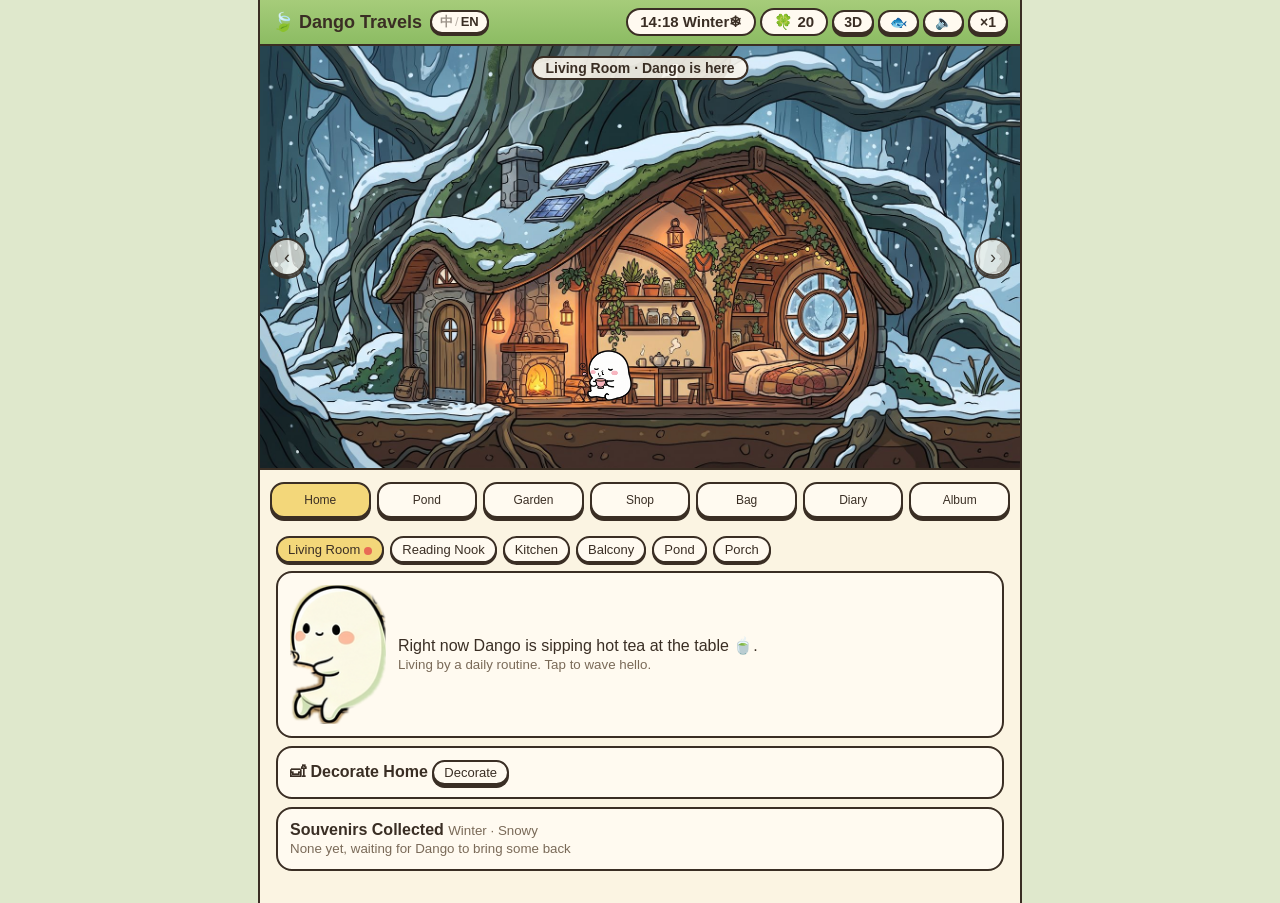
==== index.html @ 347e2f16 "i18n: Chinese + English for the game and the koi pond (中/EN switcher) - assets/i18n/i18n.js: small d" ====
<!DOCTYPE html><html lang="zh-CN"><head><meta charset="utf-8"><meta name="viewport" content="width=device-width,initial-scale=1">
<script src="assets/i18n/i18n.js"></script><script src="assets/i18n/zh.js"></script><script src="assets/i18n/en.js"></script>
<meta name="google-adsense-account" content="ca-pub-5372826685368538">
<script async data-ad-client="ca-pub-5372826685368538" data-adbreak-test="on" src="https://pagead2.googlesyndication.com/pagead/js/adsbygoogle.js" crossorigin="anonymous"></script>
<script>window.adsbygoogle = window.adsbygoogle || []; var adBreak = adConfig = function(o) {adsbygoogle.push(o);}</script>
<script>/* 测试开关就是上面脚本的 data-adbreak-test="on"。删掉该属性即请求正式广告。 */window.AD_TEST=document.querySelector('script[data-ad-client]').getAttribute('data-adbreak-test')==='on';document.querySelector('script[data-ad-client]').onerror=function(){window.__adsFailed=true};</script>
<link rel="icon" href="data:,"><title data-i18n="app.title">团子去旅行</title>
<style>
:root{--ink:#3a2e24;--cream:#fbf4e2;--card:#fffaf0;--yel:#f3d77a;--gd:#4f7f3a}
*{box-sizing:border-box}body{margin:0;font-family:"PingFang SC","Noto Sans SC","Microsoft YaHei",sans-serif;background:#dfe8cc;color:var(--ink);display:flex;justify-content:center}
#app{width:min(760px,100vw);min-height:100vh;background:var(--cream);position:relative;overflow:hidden;box-shadow:0 0 0 2px var(--ink)}
header{display:flex;justify-content:space-between;align-items:center;flex-wrap:wrap;row-gap:6px;padding:8px 12px;background:linear-gradient(#a6cc7a,#8cbc63);border-bottom:2px solid var(--ink);font-weight:700;font-size:18px;gap:6px}header .header-left{display:inline-flex;align-items:center;gap:8px;white-space:nowrap}header .header-left .hb{font-size:13px;padding:2px 8px;box-shadow:0 2px 0 var(--ink)}@media (max-width:400px){header .header-right .pill{padding:3px 8px;font-size:14px}header .header-right .hb{padding:2px 8px!important}header .header-right{gap:3px}}@media (max-width:480px){html[data-lang="en"] header .header-right .pill{padding:3px 8px;font-size:14px}html[data-lang="en"] header .header-right .hb{padding:2px 8px!important}html[data-lang="en"] header .header-right{gap:3px}}header .header-right{display:inline-flex;align-items:center;flex-wrap:wrap;justify-content:flex-end;gap:4px}
.pill{background:var(--card);border:2px solid var(--ink);border-radius:20px;padding:3px 12px;font-size:15px}
button,a.hb,a.pondgo{font:inherit;cursor:pointer;background:var(--card);border:2px solid var(--ink);border-radius:14px;padding:7px 14px;box-shadow:0 3px 0 var(--ink);transition:transform .1s,box-shadow .1s;color:var(--ink);text-decoration:none}
a.hb,a.pondgo{display:inline-block}a.pondgo:active,a.hb:active{transform:translateY(3px);box-shadow:none}
button:active{transform:translateY(3px);box-shadow:none}button:disabled{opacity:.45;cursor:default}
.hb{padding:2px 10px;font-size:14px}
.scene{position:relative;width:100%;aspect-ratio:1600/893;border-bottom:2px solid var(--ink);overflow:hidden;background:#cfe0b8}
.layer{position:absolute;inset:0;opacity:0;transition:opacity .9s ease}.layer.show{opacity:1}
.layer>img.bg{position:absolute;inset:0;width:100%;height:100%;display:block}
.ov{position:absolute;pointer-events:none}
#fx{position:absolute;inset:0;width:100%;height:100%;pointer-events:none;z-index:6}
.tint{position:absolute;inset:0;pointer-events:none;mix-blend-mode:multiply;transition:background 2s;z-index:5}
.arrow{position:absolute;top:50%;transform:translateY(-50%);z-index:8;width:38px;height:38px;border-radius:50%;padding:0;font-size:18px;opacity:.85;background:#fffaf0d0}
.arrow.l{left:8px}.arrow.r{right:8px}.arrow:active{transform:translateY(calc(-50% + 3px))}
.roomname{position:absolute;left:50%;top:10px;transform:translateX(-50%);z-index:8;background:#fffaf0e0;border:2px solid var(--ink);border-radius:14px;padding:2px 12px;font-size:14px;font-weight:700;max-width:90%;overflow:hidden;text-overflow:ellipsis;white-space:nowrap}
nav{display:grid;grid-template-columns:repeat(7,1fr);gap:6px;padding:12px 10px}
nav button{padding:9px 1px;font-size:13px}nav button.on,.chips button.on{background:var(--yel)}
#pondframe{position:absolute;inset:0;width:100%;height:100%;border:0;z-index:9;background:#0b191e}
@media (max-width:760px),(max-height:520px){
 body.pond-tab{overflow:hidden}
 body.pond-tab #app{height:100dvh;min-height:0;display:flex;flex-direction:column}
 body.pond-tab header,body.pond-tab nav{flex:none}
 body.pond-tab .scene{aspect-ratio:auto;flex:1 1 auto;height:auto;min-height:220px}
 body.pond-tab nav{padding:8px 6px}
 body.pond-tab .panel{flex:none;max-height:18dvh;overflow:auto;padding-bottom:max(8px,env(safe-area-inset-bottom))}
}
@media (max-height:520px){
 body.pond-tab header{padding:4px 10px;font-size:16px}
 body.pond-tab nav{padding:4px 4px}
 body.pond-tab nav button{padding:6px 1px}
 body.pond-tab .panel{display:none}
}
.chips{display:flex;flex-wrap:wrap;gap:6px;margin:4px 0}.chips button{padding:4px 10px;font-size:13px;box-shadow:0 2px 0 var(--ink)}
.chips button .dot{display:inline-block;width:8px;height:8px;border-radius:50%;background:#e86a55;margin-left:4px;vertical-align:middle}
.panel{padding:2px 16px 24px}.card{background:var(--card);border:2px solid var(--ink);border-radius:16px;padding:12px;margin:8px 0}
.row{display:flex;gap:12px;align-items:center}.row img{width:96px;flex:none}
.grid{display:grid;grid-template-columns:repeat(3,1fr);gap:10px}.item{text-align:center;font-size:14px;cursor:pointer}.item .ic{font-size:30px}
.item.sel{background:#fbe9a8;box-shadow:inset 0 0 0 2px var(--gd)}h4{margin:12px 0 4px}
/* actor */
.actor{position:absolute;z-index:4;cursor:pointer}
.actor .bob{animation:bob 5s ease-in-out infinite}
.actor .blk{transform-origin:50% 100%;transition:transform .12s ease}
.actor .blk.blink{transform:scale(1.02,.94)}
.actor img{width:100%;display:block;transform-origin:50% 100%;animation:breath 4.2s ease-in-out infinite;filter:drop-shadow(0 3px 0 #0002)}
@keyframes breath{0%,100%{transform:scale(1,1)}50%{transform:scale(1.03,.965)}}
@keyframes bob{0%,100%{transform:translateY(0)}50%{transform:translateY(-2.5%)}}
.actor.read img{animation:breath 4.2s ease-in-out infinite,wob 3.6s ease-in-out infinite}
@keyframes wob{0%,80%,100%{rotate:0deg}86%{rotate:-2deg}92%{rotate:1.5deg}}
.actor.sleep .bob{animation:bob 6s ease-in-out infinite}.actor.sleep img{animation:breath 6s ease-in-out infinite}
.actor.wave img{animation:hop .5s ease-in-out 3}
@keyframes hop{50%{transform:translateY(-6%) scale(.98,1.03)}}
.walker{position:absolute;z-index:4;animation:walk 4s linear forwards}
.walker img{width:100%;animation:step .5s ease-in-out infinite}
@keyframes walk{to{transform:translateX(var(--dx));opacity:0}}
@keyframes step{50%{transform:translateY(-4%) rotate(2deg)}}
.zzz{position:absolute;font-weight:700;color:#fff;-webkit-text-stroke:1px var(--ink);font-size:clamp(12px,2.6vw,22px);animation:zz 4s ease-out infinite;opacity:0;z-index:5}
@keyframes zz{0%{transform:translate(0,0) scale(.6);opacity:0}25%{opacity:1}100%{transform:translate(30%,-180%) scale(1.2);opacity:0}}
.leaf{position:absolute;top:-4%;width:1.6%;aspect-ratio:3/2;border:1.5px solid var(--ink);border-radius:0 80% 0 80%;animation:fall linear infinite;z-index:5}
@keyframes fall{0%{transform:translate(0,0) rotate(0)}50%{transform:translate(4vw,25vw) rotate(180deg)}100%{transform:translate(-1vw,60vw) rotate(360deg)}}
.steam{width:1.4%;height:6%;border-left:3px solid #fff;border-radius:50%;opacity:0;animation:st 3.2s ease-out infinite;filter:blur(.4px);z-index:3}
@keyframes st{0%{transform:translateY(0) scaleX(1);opacity:0}30%{opacity:.85}100%{transform:translateY(-130%) scaleX(-1);opacity:0}}
.glow{border-radius:50%;background:radial-gradient(#ffe7a0cc,#ffd47a55 40%,transparent 70%);mix-blend-mode:screen;animation:flick 5s ease-in-out infinite;z-index:3}
@keyframes flick{0%,100%{opacity:.75;transform:scale(1)}40%{opacity:.95;transform:scale(1.04)}55%{opacity:.7}70%{opacity:.9}}
.beam{background:linear-gradient(115deg,#fff6c000,#fff6c066,#fff6c000);mix-blend-mode:screen;animation:beam 6s ease-in-out infinite;z-index:3}
@keyframes beam{50%{opacity:.4}}
.twinkle{width:1.2%;aspect-ratio:1;border-radius:50%;background:#ffe9a0;box-shadow:0 0 8px 3px #ffe08a;animation:tw 3s ease-in-out infinite;z-index:3}
@keyframes tw{50%{opacity:.35}}
.ripple{border:2px solid #ffffffb0;border-radius:50%;animation:rip 4.5s ease-out infinite;opacity:0;z-index:3}
@keyframes rip{0%{transform:scale(.2);opacity:.9}100%{transform:scale(1.6);opacity:0}}
.float{width:1.4%;aspect-ratio:1;border-radius:50%;background:linear-gradient(#e8574a 50%,#fff 50%);border:2px solid var(--ink);animation:fl 3s ease-in-out infinite;z-index:3}
@keyframes fl{50%{transform:translateY(25%)}}
.fern{width:22%;transform-origin:50% 100%;animation:sway 6s ease-in-out infinite;z-index:7;opacity:.95}
@keyframes sway{0%,100%{rotate:-2deg}50%{rotate:2.5deg}}
.trace{font-size:clamp(14px,3vw,26px);z-index:3;filter:drop-shadow(0 2px 0 #0003)}
.note{position:absolute;left:55.5%;top:65%;width:10%;min-height:19%;display:flex;flex-direction:column;justify-content:center;background:#fffaf0;border:2px solid var(--ink);border-radius:8px;padding:4px;font-size:clamp(9px,1.6vw,13px);text-align:center;rotate:-4deg;box-shadow:2px 3px 0 #0003;line-height:1.3;z-index:3}
.clover{position:absolute;width:5.5%;cursor:pointer;z-index:2;transition:transform .2s;animation:csw 3s ease-in-out infinite;transform-origin:50% 100%}
.clover:hover{transform:scale(1.18)}.clover.gone{opacity:0;pointer-events:none}@keyframes csw{50%{rotate:6deg}}
.hot{position:absolute;cursor:pointer;z-index:2}
.badge{position:absolute;background:#e86a55;color:#fff;border:2px solid var(--ink);border-radius:12px;padding:0 7px;font-size:13px;font-weight:700;animation:bobb 1.6s ease-in-out infinite;pointer-events:none;z-index:8;white-space:nowrap}
@keyframes bobb{50%{transform:translateY(-4px)}}
.toast{position:absolute;left:50%;top:70px;transform:translateX(-50%);background:var(--card);border:2px solid var(--ink);border-radius:14px;padding:8px 16px;z-index:20;animation:pop 2.6s forwards;max-width:calc(100% - 24px);white-space:normal;text-align:center}
@keyframes pop{0%{opacity:0;transform:translate(-50%,10px)}10%,85%{opacity:1;transform:translate(-50%,0)}100%{opacity:0}}
.modal{position:fixed;inset:0;background:#2a20184d;display:flex;align-items:center;justify-content:center;z-index:30}
.modal .card{width:92%;max-width:520px;text-align:center}.pc img{width:100%;aspect-ratio:4/3;object-fit:cover;border:2px solid var(--ink);border-radius:10px;display:block}
.album .card{padding:8px;cursor:pointer}.album small{display:block;margin-top:4px}small{color:#7a6a58}.item small{overflow-wrap:anywhere}.plot{min-width:0}.plot select{max-width:100%}.note{overflow-wrap:break-word;word-break:break-word}html[data-lang="en"] nav button{font-size:12px;padding:9px 0}html[data-lang="en"] .note{font-size:clamp(8px,1.3vw,11px);width:11%}
@media (prefers-reduced-motion:reduce){*,*::before,*::after{animation:none!important;transition:none!important}}
</head><body><div id="app">

.emo{display:flex;align-items:flex-end;justify-content:center;line-height:1;font-size:calc(var(--w,6)*min(7.6px,1vw)*.9);filter:drop-shadow(0 2px 0 #0003)}
.vis{position:absolute;z-index:4;pointer-events:none}.vis .bob{animation:bob 4.6s ease-in-out infinite}.vis img,.vis .emo{width:100%;display:block;transform-origin:50% 100%;animation:breath 3.8s ease-in-out infinite}
.heart{position:absolute;z-index:5;font-size:clamp(10px,2vw,16px);animation:zz 3.5s ease-out infinite;opacity:0}
.deco{position:absolute;z-index:3;transform-origin:50% 100%}.deco img{width:100%;display:block;filter:drop-shadow(0 3px 0 #0002)}
.edit .deco{outline:2px dashed #e86a55;outline-offset:2px;cursor:grab;touch-action:none;z-index:9}.edit .deco.sel{outline-color:#4f7f3a}
.planter{position:absolute;z-index:3;height:5%;background:#9b6a45;border:2px solid var(--ink);border-radius:6px 6px 10px 10px}
.crop{position:absolute;z-index:4;transform-origin:50% 100%;animation:csw 5s ease-in-out infinite}.crop img{width:100%;display:block}
.crop.ready::after{content:'✨';position:absolute;right:-20%;top:-10%;font-size:clamp(10px,2vw,16px);animation:tw 2s infinite}
.book{background:#fffdf5;border:2px solid var(--ink);border-radius:6px 16px 16px 6px;padding:16px 18px 18px 26px;position:relative;min-height:240px;box-shadow:inset 10px 0 0 #efe2c4,3px 4px 0 #0002;background-image:repeating-linear-gradient(#fffdf5 0 27px,#eadfc6 27px 28px)}
.book h3{margin:0 0 6px;font-size:17px}.book p{margin:0;line-height:28px}.book .doodle{position:absolute;right:12px;bottom:10px;width:70px;opacity:.9}
.tabs{display:flex;gap:6px;margin:6px 0}.tabs button{padding:4px 12px;font-size:14px;box-shadow:0 2px 0 var(--ink)}.tabs button.on{background:var(--yel)}
.lock{display:flex;align-items:center;justify-content:center;aspect-ratio:4/3;background:#efe6d2;border:2px dashed #b9a98c;border-radius:10px;font-size:28px;color:#b9a98c}
.ph{aspect-ratio:4/3;border-radius:10px;border:2px solid var(--ink);display:flex;flex-direction:column;align-items:center;justify-content:center;font-size:clamp(30px,8vw,64px);position:relative;overflow:hidden}
.ph span{font-size:14px;margin-top:6px;background:#fffaf0cc;border-radius:8px;padding:1px 8px}
.photo{position:relative;aspect-ratio:16/9;border:2px solid var(--ink);border-radius:10px;overflow:hidden;background:#cfe0b8}.photo>img.bg{position:absolute;inset:0;width:100%;height:100%;object-fit:cover}
.stars{color:#e0a43a;font-size:12px}.tag{display:inline-block;background:#e9f2dc;border:1.5px solid var(--ink);border-radius:8px;padding:0 6px;font-size:12px;margin-left:4px}
.letter{background:#fffdf5;border:2px solid var(--ink);border-radius:14px;padding:16px;text-align:left;line-height:1.8;background-image:repeating-linear-gradient(#fffdf5 0 29px,#eadfc6 29px 30px)}
.dbg{position:fixed;right:6px;bottom:6px;z-index:40;background:#fffaf0;border:2px solid var(--ink);border-radius:12px;padding:6px;display:flex;flex-wrap:wrap;gap:4px;max-width:300px;font-size:12px}.dbg button{padding:2px 6px;font-size:12px;box-shadow:none}
.plot{display:flex;flex-direction:column;align-items:center;gap:4px}.bar{height:6px;width:100%;background:#eadfc6;border-radius:4px;overflow:hidden}.bar i{display:block;height:100%;background:#7fae55}
/* POND_FULLSCREEN_V3 */
body.pond-full{overflow:hidden}
body.pond-full #scene,#scene:fullscreen,#scene:-webkit-full-screen{position:fixed!important;inset:0!important;width:100vw!important;height:100vh!important;height:100dvh!important;max-height:none!important;aspect-ratio:auto!important;border:0!important;z-index:100!important;background:#0b191e}
#pond-exit-fs{display:none;position:absolute;top:max(10px,env(safe-area-inset-top));right:max(10px,env(safe-area-inset-right));z-index:25;min-height:44px;min-width:44px;padding:8px 14px;font-weight:700;font-size:14px;align-items:center;justify-content:center;gap:4px;background:var(--card);color:var(--ink);border:2px solid var(--ink);border-radius:14px;box-shadow:0 3px 0 var(--ink)}
body.pond-full #pond-exit-fs,#scene:fullscreen #pond-exit-fs,#scene:-webkit-full-screen #pond-exit-fs{display:inline-flex}
/* KOI_LOADING_V3 */
#pond-loading{position:absolute;inset:0;z-index:16;background:var(--cream);color:var(--ink);display:flex;flex-direction:column;align-items:center;justify-content:center;gap:10px;font-weight:700;font-size:15px;transition:opacity .35s ease}
#pond-loading.hide{opacity:0;pointer-events:none}
#pond-loading .pl-card{background:var(--card);border:2px solid var(--ink);border-radius:18px;padding:16px 24px;box-shadow:0 4px 0 var(--ink);display:flex;flex-direction:column;align-items:center;gap:8px}
#pond-loading .pl-blob{width:46px;height:38px;background:#f6e2c4;border:2.5px solid var(--ink);border-radius:50% 50% 46% 46%;position:relative;animation:plhop .85s ease-in-out infinite}
#pond-loading .pl-blob::before,#pond-loading .pl-blob::after{content:'';position:absolute;top:14px;width:5px;height:5px;border-radius:50%;background:var(--ink)}
#pond-loading .pl-blob::before{left:12px}#pond-loading .pl-blob::after{right:12px}
#pond-loading .pl-leaf{font-size:18px;line-height:1;margin-bottom:-6px;animation:plspin 2.4s linear infinite}
@keyframes plhop{0%,100%{transform:translateY(0) scale(1,1)}50%{transform:translateY(-7px) scale(.96,1.05)}}
@keyframes plspin{0%{transform:rotate(-10deg)}50%{transform:rotate(12deg)}100%{transform:rotate(-10deg)}}
</style></head><body><div id="app">
<header><span class="header-left"><span data-i18n="app.heading">🍃 团子去旅行</span> <span data-i18n-switch="hb"></span></span><span class="header-right"><span class="pill" id="clock">--:--</span> <span class="pill">🍀 <b id="cl">0</b></span> <a class="hb" id="open3d" href="/3d/" title="3D 作品" data-i18n-attr="title:header.open3d" style="padding:2px 10px;font-size:14px">3D</a> <button type="button" id="openpond" class="hb" title="小团的池塘" data-i18n-attr="title:header.pond">🐟</button> <button id="snd" class="hb" title="环境音" data-i18n-attr="title:header.snd">🔈</button> <button id="spd" class="hb" title="时间倍速" data-i18n-attr="title:header.spd">×1</button></span></header>
<div class="scene" id="scene"><canvas id="fx"></canvas><div class="tint" id="tint"></div></div>
<nav><button data-t="home" data-i18n="nav.home">小屋</button><button data-t="pond" data-i18n="nav.pond">池塘</button><button data-t="garden" data-i18n="nav.garden">庭院</button><button data-t="shop" data-i18n="nav.shop">商店</button><button data-t="bag" data-i18n="nav.bag">行囊</button><button data-t="diary" data-i18n="nav.diary">日记</button><button data-t="album" data-i18n="nav.album">相册</button></nav>
<div class="panel" id="panel"></div></div>
<script>const HAVE=new Set(["bg_balcony.jpg", "bg_kitchen.jpg", "bg_living_autumn.jpg", "bg_living_spring.jpg", "bg_living_winter.jpg", "bg_pond.jpg", "bg_rain.jpg", "bg_reading.jpg", "blob_home.png", "blob_walk.png", "c_basil.png", "c_basket.png", "c_bento.png", "c_carrot.png", "c_jam.png", "c_seed.png", "c_sprout.png", "c_strawberry.png", "c_tomato.png", "f_cushion.png", "f_hanging.png", "f_lamp.png", "f_monstera.png", "f_painting.png", "f_radio.png", "f_rocker.png", "f_rug.png", "f_shelf.png", "garden.jpg", "home.jpg", "home_empty.jpg", "p_fish.png", "p_lantern.png", "p_read.png", "p_rest.png", "p_sleep.png", "p_stir.png", "p_stretch.png", "p_tea.png", "p_umbrella.png", "p_walkside.png", "p_water.png", "p_wave.png", "pc_camper.jpg", "pc_dome.jpg", "pc_field.jpg", "pc_lighthouse.jpg", "pc_market.jpg", "pc_pond.jpg", "pc_snow.jpg", "pc_train.jpg", "pc_village.jpg", "v_cat.png", "v_chick.png", "v_fox.png", "v_frog.png", "v_hedgehog.png", "v_rabbit.png"]);
const K3='cozy-tabi-v3',K2='cozy-tabi-v2',A='assets/',Q=new URLSearchParams(location.search),DEBUG=Q.has('debug');
const RM=matchMedia('(prefers-reduced-motion: reduce)').matches;
const MIN=6e4,HR=36e5,OFFLINE_CAP=72*HR;
const rnd=(a,b)=>a+Math.random()*(b-a),pick=a=>a[Math.floor(Math.random()*a.length)];
function hash(n){n=Math.imul(n^0x9e3779b9,0x85ebca6b);n^=n>>>13;n=Math.imul(n,0xc2b2ae35);return (n^n>>>16)>>>0}
// ---------- time (Asia/Shanghai) ----------
const FMT=new Intl.DateTimeFormat('en-CA',{timeZone:'Asia/Shanghai',year:'numeric',month:'2-digit',day:'2-digit',hour:'2-digit',minute:'2-digit',hourCycle:'h23'});
function sh(t){const p={};for(const x of FMT.formatToParts(t))p[x.type]=x.value;return{day:`${p.year}-${p.month}-${p.day}`,m:+p.month,d:+p.day,h:+p.hour+ +p.minute/60}}
let dbgHour=Q.has('hour')?+Q.get('hour'):null,dbgRain=Q.has('rain')?Q.get('rain'):null,dbgSeason=Q.get('season'),dbgAct=Q.get('act');
const hourAt=t=>dbgHour!=null?dbgHour:sh(t).h;
const dayNum=day=>{const[y,m,d]=day.split('-').map(Number);return y*400+m*32+d};
function seasonAt(t){if(dbgSeason)return dbgSeason;const m=sh(t).m;return m>=3&&m<=5?'spring':m<=8&&m>=6?'summer':m>=9&&m<=11?'autumn':'winter'}
const SEASONS={spring:{n:'春',pal:['#f6c1cc','#fbd9e0','#f3a9b9','#fff0f3'],kind:'petal'},summer:{n:'夏',pal:['#9cc867','#c9d97a','#7fb556','#b5d67a'],kind:'leaf'},autumn:{n:'秋',pal:['#e59156','#f0c766','#d0643f','#c98a3a'],kind:'leaf'},winter:{n:'冬',pal:['#fff'],kind:'snow'}};
function weatherAt(t){const s=seasonAt(t),dn=dayNum(sh(t).day);if(dbgRain!=null)return dbgRain=='1'?(s=='winter'?'snow':'rain'):'sun';const r=hash(dn*7)%100;if(s=='winter')return r<30?'snow':'sun';return r<25?'rain':'sun'}
const WN={sun:'晴',rain:'雨',snow:'雪'};
// ---------- data ----------
const FOODS=[{id:'bun',n:'艾草团子',ic:'🍡',p:5,dur:[1,2],tags:[]},{id:'onigiri',n:'海苔饭团',ic:'🍙',p:12,dur:[1.5,3],tags:[]},{id:'bento',n:'森林便当',ic:'🍱',p:25,dur:[3,6],tags:['far']},
 {id:'vbento',n:'番茄罗勒便当',ic:'🍱',img:'c_bento',cook:{basil:1,tomato:1},dur:[2,4],tags:['town'],d:'想去热闹的地方'},{id:'cbento',n:'胡萝卜饭团盒',ic:'🥕',img:'c_basket',cook:{carrot:2},dur:[2,4],tags:['forest'],d:'想去森林深处'},{id:'jam',n:'草莓果酱面包',ic:'🍓',img:'c_jam',cook:{strawberry:2},dur:[3,6],tags:['rare'],d:'说不定会去很特别的地方'}];
const CHARMS=[{id:'acorn',n:'橡果护符',ic:'🌰',p:15,d:'更容易去森林'},{id:'bell',n:'小铃铛',ic:'🔔',p:20,d:'带回更多三叶草'},{id:'shell',n:'蓝贝壳',ic:'🐚',p:30,d:'更容易去远方'}];
const CROPS=[{id:'basil',n:'罗勒',ic:'🌿',p:4,h:1},{id:'tomato',n:'番茄',ic:'🍅',p:8,h:3},{id:'carrot',n:'胡萝卜',ic:'🥕',p:6,h:2},{id:'strawberry',n:'草莓',ic:'🍓',p:10,h:4}];
const FURN=[{id:'rug',n:'圆地毯',ic:'🧶',p:20,w:14},{id:'shelf',n:'小书架',ic:'📚',p:35,w:8},{id:'monstera',n:'龟背竹',ic:'🪴',p:25,w:7},{id:'painting',n:'森林挂画',ic:'🖼️',p:30,sv:1,w:6},{id:'lamp',n:'灯笼落地灯',ic:'🏮',p:28,w:5},{id:'rocker',n:'摇椅',ic:'🪑',p:45,w:8},{id:'radio',n:'老收音机',ic:'📻',p:30,sv:1,w:5},{id:'hanging',n:'吊兰',ic:'🌿',p:18,w:5},{id:'cushion',n:'软坐垫',ic:'🛋️',p:15,w:5.5}];
const VIS=[{id:'cat',n:'小白猫',ic:'🐈',gift:'🧶 毛线球'},{id:'chick',n:'小黄鸡',ic:'🐤',gift:'🌼 小黄花'},{id:'hedgehog',n:'小刺猬',ic:'🦔',gift:'🍎 小苹果'},{id:'rabbit',n:'灰兔子',ic:'🐇',gift:'🍀 四叶草书签'},{id:'frog',n:'戴帽子的青蛙',ic:'🐸',gift:'🍃 荷叶伞'},{id:'fox',n:'小狐狸',ic:'🦊',gift:'🍂 红叶'}];
const PHOTO_AT=3;
const PLACES=[
 {id:'xiaotuan',n:'小团的池塘',r:1,w:28,tags:['town','forest'],ic:'🐟',c:'#8ecfc8',pond:true,pc:'pc_pond',notes:['池边的石头暖暖的，锦鲤游得好慢，我看了它们好久。','我把一点食物轻轻抛进水里，锦鲤都围了过来。','又来到小团的池塘，水面闪闪的，它们好像还记得我。']},
 {id:'train',n:'被藤蔓覆盖的旧车厢',r:1,tags:['forest'],ic:'🚃',c:'#f2d6a6',notes:['车厢里长满了蕨类，我在红色座椅上晒了一下午太阳。','又来到了旧车厢，座椅上多了一只打盹的小鸟。','站长爷爷说，这列车很久以前会开到海边。下次想去看看海。']},
 {id:'camper',n:'森林里的露营车',r:1,tags:['forest'],ic:'🚐',c:'#cfe6d8',notes:['在露营车里弹了吉他，听了一整夜虫鸣。','露营车的主人回来了，请我喝了热可可。','我们约好了，下次一起在车顶看流星。']},
 {id:'village',n:'树荫下的小镇',r:1,tags:['town'],ic:'🏘️',c:'#f3dcc8',notes:['小镇的房顶都长着青苔，面包店老板送了我一块面包。','面包店老板记得我啦，多给了我一个牛角包。','我帮面包店贴了新海报，上面画着我。']},
 {id:'market',n:'清晨的早市',r:1,tags:['town'],ic:'🧺',c:'#f6e2b3',notes:['早市好热闹，买了一小袋种子。','卖花的奶奶教我怎么给番茄搭架子。','奶奶说我的番茄种得真好，送了我一束花。']},
 {id:'field',n:'风吹过的花田',r:1,tags:['town'],ic:'🌻',c:'#f4e7a1',notes:['在花田里躺了很久，云走得好慢。','花田里有一架旧风车，吱呀吱呀地转。','风车小屋的门开着，里面有一封写给旅人的信。']},
 {id:'dome',n:'丛林玻璃温室',r:2,tags:['far'],ic:'🌴',c:'#bfe0c9',notes:['玻璃穹顶下有好多从没见过的大叶子！','温室里的大花终于开了，香香的。','园丁说这朵花十年才开一次，我好幸运。']},
 {id:'lighthouse',n:'海边的灯塔',r:2,tags:['far'],ic:'🗼',c:'#bcdcec',notes:['第一次看到大海！灯塔在傍晚亮了起来。','守塔人请我帮忙擦灯罩，亮晶晶的。','在灯塔顶上看到了整片星空和海。']},
 {id:'mushroom',n:'蘑菇森林',r:2,tags:['forest'],ic:'🍄',c:'#e8d3b5',notes:['这里的蘑菇比我还高，像撑开的小伞。','夜里蘑菇会发出淡淡的光。','蘑菇森林的小精灵送了我一颗会发光的孢子。']},
 {id:'waterfall',n:'山谷瀑布',r:2,tags:['forest','far'],ic:'💧',c:'#cde7e6',notes:['瀑布的水雾里出现了小彩虹。','在瀑布边的石头上发现了青蛙的帽子。','原来那顶帽子是青蛙小哥落下的，我们成了朋友。']},
 {id:'starfield',n:'山顶星空观测台',r:3,tags:['far','rare'],ic:'🌌',c:'#3d4a78',notes:['夜空好近，好像伸手就能摸到星星。','观测台的老爷爷让我看了土星的光环。','我找到了一颗没有名字的小星星，叫它“团子星”。']},
 {id:'sakura',n:'樱花小路',r:3,season:'spring',tags:['rare'],ic:'🌸',c:'#f8d5dc',notes:['樱花像雪一样落下来，春天限定的风景。','又是樱花季，小路尽头多了一个茶摊。','在樱花树下喝了一杯樱花茶。']},
 {id:'snow',n:'雪山小木屋',r:3,season:'winter',tags:['far','rare'],ic:'🏔️',c:'#e3edf5',notes:['到处都是雪，小木屋的烟囱冒着烟，冬天限定的风景。','和小木屋的主人一起堆了雪人。','雪人还在，戴上了我送的围巾。']}];
const SOUV=['🍄 小蘑菇','🪶 羽毛','🌸 干花','🪨 圆石头','🎐 风铃','🍯 蜂蜜罐','🌰 橡果帽','🐚 小贝壳','⭐ 星星糖'];
const SPOTS=[[13,66],[21,72],[29,64],[37,70],[45,63],[17,80],[33,79],[49,76]],REGROW=10*MIN;
const ROOMS=[{id:'living',n:'客厅'},{id:'reading',n:'读书角',bg:'bg_reading'},{id:'kitchen',n:'厨房',bg:'bg_kitchen'},{id:'balcony',n:'阳台',bg:'bg_balcony'},{id:'pond',n:'池塘',bg:'bg_pond'},{id:'porch',n:'门廊',bg:'bg_rain'}];
const ACTS={
 sleep:{room:'living',img:'p_sleep',x:33.5,b:20,w:10.5,cls:'sleep',t:'在被窝里呼呼大睡 💤',d:'睡了一个香香的觉'},
 stretch:{room:'living',img:'p_stretch',x:40,b:11,w:9,t:'起床伸了个大大的懒腰',d:'早上伸了个大懒腰'},
 tea:{room:'living',img:'blob_home',x:57,b:17.25,w:6.125,t:'坐在桌边慢慢喝茶 🍵',d:'下午慢慢喝了一壶茶'},
 stir:{room:'kitchen',img:'p_stir',x:33,b:6,w:15,t:'在厨房煮早饭，咕嘟咕嘟',d:'早饭煮了一锅粥'},
 water:{room:'balcony',img:'p_water',x:42,b:34,w:10,t:'在阳台给小花浇水 🌱',d:'给阳台的花浇了水'},
 rest:{room:'balcony',img:'p_rest',x:30,b:47,w:8,t:'坐在长椅上发呆，吹吹风',d:'在长椅上发了好久的呆'},
 lantern:{room:'balcony',img:'p_lantern',x:50,b:34,w:9,t:'提着小灯笼看星星 ✨',d:'晚上提着灯笼看星星'},
 fish:{room:'pond',img:'p_fish',x:55,b:21,w:10,t:'在池塘边钓鱼，静静地等',d:'在池塘边钓了一会儿鱼'},
 read:{room:'reading',img:'p_read',x:59,b:29,w:11,cls:'read',t:'窝在扶手椅里看书 📖',d:'窝在扶手椅里看完了半本书'},
 doze:{room:'reading',img:'p_rest',x:59,b:29,w:11,cls:'sleep',t:'看着看着就打起了瞌睡',d:'看书看到打瞌睡'},
 umbrella:{room:'porch',img:'p_umbrella',x:58,b:9,w:13,t:'撑着伞在门廊外听雨 ☔',d:'撑着伞听了好久的雨'},
};
const SCHED=[[0,6,['sleep']],[6,8,['stretch']],[8,10,['stir','stir','stretch']],[10,12,['water','fish']],[12,14,['fish','rest']],[14,16,['tea','tea','rest']],[16,18,['water','fish','tea']],[18,20,['read','lantern']],[20,22,['read','lantern','doze']],[22,24,['doze','sleep']]];
// seasonal living room layouts (filled for each background); default = summer home_empty
const LIVING={summer:{bg:'home_empty',blanket:true,steam:[52.4,62.5]},
 spring:{bg:'bg_living_spring',steam:[52.5,66],sleep:{x:25,b:22,w:10},tea:{img:'p_tea',x:60,b:14,w:8},stretch:{x:40,b:14,w:7.5},bag:{x:70,b:14}},
 autumn:{bg:'bg_living_autumn',steam:[51,63],sleep:{x:26,b:25,w:10},tea:{img:'p_tea',x:57,b:16,w:7.5},stretch:{x:37,b:16,w:7},bag:{x:62,b:16}},
 winter:{bg:'bg_living_winter',steam:[52.5,67],sleep:{x:63,b:24,w:10},tea:{img:'p_tea',x:42,b:16,w:7},stretch:{x:50,b:17.5,w:6.5},bag:{x:28,b:16}}};
function livingCfg(t){const s=seasonAt(t),k='bg_living_'+s;if(s!='summer'&&HAVE.has(k+'.jpg'))return LIVING[s];return LIVING.summer}
function souvLabel(s){return I18N.has("souv."+s)?I18N.t("souv."+s):s}
function souvName(s){const l=souvLabel(s),i=l.indexOf(" ");return i>=0?l.slice(i+1):l}
function resolveVars(a){if(!a||typeof a!=="object")return a;const res={};for(const k in a){const v=a[k];res[k]=v&&typeof v==="object"&&typeof v.s==="string"?souvName(v.s):v}return res}
function formatDiaryDate(m,d){
 if(I18N.lang==="en"){
  const mon=new Date(Date.UTC(2020,m-1,1)).toLocaleString(I18N.locale,{month:"short",timeZone:"UTC"});
  return I18N.t("diary.dateFormat",{mon,d});
 }
 return I18N.t("diary.dateFormat",{m,d});
}
function localizeData(){
 FOODS.forEach(f=>{f.n=I18N.t("food."+f.id+".n");if(f.d)f.d=I18N.t("food."+f.id+".d")});
 CHARMS.forEach(c=>{c.n=I18N.t("charm."+c.id+".n");c.d=I18N.t("charm."+c.id+".d")});
 CROPS.forEach(c=>{c.n=I18N.t("crop."+c.id+".n")});
 FURN.forEach(f=>{f.n=I18N.t("furn."+f.id+".n")});
 VIS.forEach(v=>{v.n=I18N.t("vis."+v.id+".n")});
 PLACES.forEach(p=>{p.n=I18N.t("place."+p.id+".n");p.notes=I18N.t("place."+p.id+".notes")});
 ROOMS.forEach(r=>{r.n=I18N.t("room."+r.id+".n")});
 for(const k in ACTS){ACTS[k].t=I18N.t("act."+k+".t");ACTS[k].d=I18N.t("act."+k+".d")}
 for(const s in SEASONS)SEASONS[s].n=I18N.t("season."+s);
 for(const w in WN)WN[w]=I18N.t("weather."+w);
 const xb=$("pond-exit-fs");if(xb)xb.textContent=I18N.t("pond.exitFs");
 const f=$("pondframe");if(f)f.title=I18N.t("pond.frameTitle");
}
I18N.onChange(()=>{localizeData();hdr();render(false)});

// ---------- state & migration ----------
const def=()=>({v:3,clover:20,inv:{bun:1},seeds:{basil:1},produce:{},furn:{},deco:[],bag:{food:null,charm:null},trip:null,album:[],souv:[],grow:Array(8).fill(0),speed:1,mail:[],visits:{},
 plots:[null,null,null,null],vis:{cur:null,next:2*HR,meets:{},photos:[]},diary:{},lastDay:null,lastSeen:Date.now(),letterSeen:true,ads:{day:null,n:0}});
function load(){let s=null;try{s=JSON.parse(localStorage.getItem(K3)||'null')}catch(e){}
 if(!s){let o=null;try{o=JSON.parse(localStorage.getItem(K2)||'null')}catch(e){}s=def();
  if(o){s.clover=o.clover??20;s.inv=o.inv||s.inv;s.album=o.album||[];s.souv=o.souv||[];s.mail=(o.mail||[]).map(m=>({...m,n:1}));s.grow=(o.grow||[]).map(x=>Math.min(x,REGROW));while(s.grow.length<8)s.grow.push(0);
   for(const a of s.album)s.visits[a.id]=(s.visits[a.id]||0)+1;
   if(o.away)s.trip={phase:'away',remain:Math.max(MIN,o.away.remain||HR),food:o.away.food,charm:o.away.charm,total:o.away.remain||HR};s.migrated=true}}
 const d=def();for(const k in d)if(s[k]===undefined)s[k]=d[k];if(!s.vis.photos)s.vis.photos=[];return s}
let S=load();
function pullInv(){try{const n=JSON.parse(localStorage.getItem(K3)||'null');if(n&&n.inv)S.inv=n.inv}catch(e){}}
const save=()=>{if(tab=='pond')pullInv();S.lastSeen=Date.now();localStorage.setItem(K3,JSON.stringify(S))};
let pondMounted=false,pondLoadTimer=0,pondMaxTimer=0;
// POND_FULLSCREEN_V3 & KOI_LOADING_V3
function notifyPondResize(){const f=$('pondframe');if(!f||!f.contentWindow)return;const send=()=>{try{f.contentWindow.postMessage({type:'pond-resize'},location.origin)}catch(e){}};requestAnimationFrame(send);setTimeout(send,80)}
function hidePondLoading(){clearTimeout(pondLoadTimer);clearTimeout(pondMaxTimer);pondLoadTimer=pondMaxTimer=0;const ld=$('pond-loading');if(!ld)return;ld.classList.add('hide');setTimeout(()=>{if(ld.parentNode)ld.remove()},380)}
function enterPondFull(){if(tab!='pond')return;const sc=$('scene');document.body.classList.add('pond-full');try{const fn=sc.requestFullscreen||sc.webkitRequestFullscreen;if(fn){const p=fn.call(sc);if(p&&p.catch)p.catch(()=>{})}}catch(e){}notifyPondResize()}
function exitPondFull(){const was=document.body.classList.contains('pond-full');document.body.classList.remove('pond-full');try{const fe=document.fullscreenElement||document.webkitFullscreenElement;if(fe){const ex=document.exitFullscreen||document.webkitExitFullscreen;if(ex){const p=ex.call(document);if(p&&p.catch)p.catch(()=>{})}}}catch(e){}if(was)notifyPondResize()}
function onFsChange(){if(!(document.fullscreenElement||document.webkitFullscreenElement)&&document.body.classList.contains('pond-full')){document.body.classList.remove('pond-full');notifyPondResize()}else notifyPondResize()}
addEventListener('fullscreenchange',onFsChange);addEventListener('webkitfullscreenchange',onFsChange);
addEventListener('keydown',e=>{if(e.key==='Escape'&&document.body.classList.contains('pond-full'))exitPondFull()});
function mountPond(){const sc=$('scene');let f=$('pondframe');if(!f){f=document.createElement('iframe');f.id='pondframe';f.title=I18N.t('pond.frameTitle');f.allow='fullscreen';f.setAttribute('allowfullscreen','');sc.appendChild(f)}
 let xb=$('pond-exit-fs');if(!xb){xb=document.createElement('button');xb.type='button';xb.id='pond-exit-fs';xb.textContent=I18N.t('pond.exitFs');xb.onclick=exitPondFull;sc.appendChild(xb)}
 if(!pondMounted){let ld=$('pond-loading');if(!ld){ld=document.createElement('div');ld.id='pond-loading';ld.innerHTML='<div class="pl-card"><div class="pl-leaf">🍀</div><div class="pl-blob"></div><div>'+I18N.t('pond.loading')+'</div></div>';sc.appendChild(ld)}else ld.classList.remove('hide');
  clearTimeout(pondLoadTimer);clearTimeout(pondMaxTimer);pondMaxTimer=setTimeout(hidePondLoading,15000);f.onload=()=>{clearTimeout(pondLoadTimer);pondLoadTimer=setTimeout(hidePondLoading,4000)};
  S.lastSeen=Date.now();localStorage.setItem(K3,JSON.stringify(S));f.src='./koi/?embed=1';pondMounted=true}
 sc.querySelectorAll('.layer').forEach(x=>x.remove())}
function unloadPond(){if(document.body.classList.contains('pond-full'))exitPondFull();clearTimeout(pondLoadTimer);clearTimeout(pondMaxTimer);pondLoadTimer=pondMaxTimer=0;const ld=$('pond-loading');if(ld)ld.remove();const xb=$('pond-exit-fs');if(xb)xb.remove();if(!pondMounted)return;pullInv();const f=$('pondframe');if(f){f.onload=null;f.src='about:blank';f.remove()}pondMounted=false}
// ---------- activity ----------
function curAct(t=Date.now()){if(dbgAct&&ACTS[dbgAct])return dbgAct;const h=hourAt(t),d=dayNum(sh(t).day),half=Math.floor(h*2);
 if(weatherAt(t)=='rain'&&h>=9&&h<18&&half%2==0)return 'umbrella';const s=SCHED.find(s=>h>=s[0]&&h<s[1]);return s[2][hash(d*100+half)%s[2].length]}
const home=()=>!S.trip||S.trip.phase!='away';
// ---------- diary & letter ----------
let LOG=null;
function diary(t,key,vars,prio=1){const day=sh(t).day;const L=S.diary[day]=S.diary[day]||[];const sig=key+JSON.stringify(vars||{});if(L.some(e=>(e.k?e.k+JSON.stringify(e.a||{}):e.t)===sig))return;L.push({k:key,a:vars,p:prio,h:Math.floor(hourAt(t))});
 if(L.length>3){let mi=0;L.forEach((e,i)=>{if(e.p<L[mi].p)mi=i});L.splice(mi,1)}}
function log(text){if(LOG)LOG.push(text)}
function fillerFor(day){const dn=dayNum(day),t0=Date.parse(day+'T00:00:00+08:00');const w=weatherAt(t0+12*HR),s=SEASONS[seasonAt(t0+12*HR)].n;
 const acts=[...new Set([9.5,14.5,19.5].map(h=>{const sv=dbgHour;dbgHour=h;const a=curAct(t0+h*HR);dbgHour=sv;return a}))].map(a=>ACTS[a].d);
 return I18N.t('filler.weather.'+w,{s})+(acts.length>1?I18N.t('filler.acts2',{a1:acts[0],a2:acts[1]}):I18N.t('filler.acts1',{a1:acts[0]}))}
function finalizeDay(day){if(!day)return;const L=S.diary[day]=S.diary[day]||[];if(L.length<3&&!L.some(e=>e.p===0))L.unshift({k:'@filler',p:0,h:21})}
// ---------- simulation ----------
function step(dt,t){ // dt game-ms, t = simulated wall time
 const day=sh(t).day;if(S.lastDay&&S.lastDay!=day)finalizeDay(S.lastDay);S.lastDay=day;
 S.grow=S.grow.map(x=>x>0?Math.max(0,x-dt):0);
 S.plots.forEach((p,i)=>{if(p&&p.left>0){p.left-=dt;if(p.left<=0){p.left=0;const c=CROPS.find(c=>c.id==p.crop);diary(t,'diary.cropReady',{c:{k:'crop.'+c.id+'.n'}},2);log(I18N.t('log.cropReady',{c:c.n}))}}});
 const tr=S.trip;
 if(tr&&tr.phase=='packed'){tr.leaveIn-=dt;const h=hourAt(t);if(tr.leaveIn<=0&&h>=6&&h<21&&!S.vis.cur)departNow(t)}
 else if(tr&&tr.phase=='away'){tr.remain-=dt;if(tr.remain<=0)comeHome(t)}
 const V=S.vis;
 if(V.cur){V.cur.left-=dt;if(V.cur.left<=0)visitorLeaves(t)}
 else if(home()){V.next-=dt;const h=hourAt(t);if(V.next<=0&&h>=7&&h<21)visitorComes(t)}}
function visitorComes(t,id){const v=id?VIS.find(x=>x.id==id):pick(VIS);S.vis.cur={id:v.id,left:rnd(30,90)*MIN,room:ACTS[curAct(t)].room};diary(t,'diary.visitorCome',{v:{k:'vis.'+v.id+'.n'},act:{k:'act.'+curAct(t)+'.with'}},3);log(I18N.t('log.visitorCame',{v:v.n}))}
function visitorLeaves(t){const c=S.vis.cur,v=VIS.find(x=>x.id==c.id);S.vis.cur=null;S.vis.next=rnd(2,5)*HR;const m=S.vis.meets[v.id]=(S.vis.meets[v.id]||0)+1;
 const r=Math.random();let gVar,gLog,gToast;if(r<.5){const n=Math.floor(rnd(3,9));S.clover+=n;gVar={k:'gift.clovers',v:{n}};gLog=I18N.t('gift.clovers',{n});gToast=gLog}else if(r<.75){const c2=pick(CROPS);S.seeds[c2.id]=(S.seeds[c2.id]||0)+1;gVar={k:'gift.seed',v:{c:{k:'crop.'+c2.id+'.n'}}};gLog=I18N.t('gift.seed',{c:{k:'crop.'+c2.id+'.n'}});gToast=gLog}else{S.souv.push(v.gift);gVar={s:v.gift};gLog=souvName(v.gift);gToast=gLog}
 diary(t,'diary.visitorLeave',{v:{k:'vis.'+v.id+'.n'},g:gVar},2);log(I18N.t('log.visitorLeaveGift',{v:v.n,g:gLog}));
 if(m==PHOTO_AT&&!S.vis.photos.includes(v.id)){S.vis.photos.push(v.id);S.vis.photoRoom=S.vis.photoRoom||{};S.vis.photoRoom[v.id]=c.room;diary(t,'diary.visitorPhoto',{v:{k:'vis.'+v.id+'.n'}},4);log(I18N.t('log.photoTogether',{v:v.n}))}
 if(!LOG&&tab=='home')toast(I18N.t('toast.visitorLeft',{v:v.n,g:gToast}))}
function chooseDest(food,charm,t){const forced=Q.get('place');if(forced&&PLACES.some(p=>p.id==forced))return forced;const s=seasonAt(t),f=FOODS.find(x=>x.id==food)||FOODS[0];const tags=[...f.tags];if(charm=='acorn')tags.push('forest');if(charm=='shell')tags.push('far');
 const pool=PLACES.filter(p=>!p.season||p.season==s).map(p=>{let w=p.w||{1:10,2:4,3:1.2}[p.r];for(const g of tags){if(g=='rare'&&p.r==3)w*=3;else if(p.tags.includes(g))w*=3}if(p.season)w*=2;return[p,w]});
 let x=Math.random()*pool.reduce((a,b)=>a+b[1],0);for(const[p,w]of pool){x-=w;if(x<=0)return p.id}return pool[0][0].id}
function departNow(t){const tr=S.trip,f=FOODS.find(x=>x.id==tr.food);const total=rnd(f.dur[0],f.dur[1])*HR;S.trip={phase:'away',food:tr.food,charm:tr.charm,remain:total,total,left:t};
 if(S.vis.cur)visitorLeaves(t);diary(t,'diary.depart',{f:{k:'food.'+f.id+'.n'}},3);log(I18N.t('log.depart'));
 if(!LOG&&tab=='home'){const a=ACTS[curAct()];if(viewRoom(true)==a.room){walker={room:a.room,x:a.x,b:a.b,dx:'300%',until:Date.now()+4000}}room=room||a.room;toast(I18N.t('toast.departed'));render(false);setTimeout(()=>{walker=null;if(tab=='home')renderScene(false)},4100)}}
function comeHome(t){const tr=S.trip,id=chooseDest(tr.food,tr.charm,t),p=PLACES.find(x=>x.id==id);const n=S.visits[id]=(S.visits[id]||0)+1;
 const m={id,n,sv:pick(SOUV),cl:Math.floor(rnd(5,13))+(tr.charm=='bell'?10:0)+(p.r-1)*4,t};S.mail.push(m);S.trip=null;
 diary(t,n>1?'diary.comeHomeN':'diary.comeHome',{p:{k:'place.'+p.id+'.n'},n,s:{s:m.sv}},4);log(I18N.t('log.comeHome',{p:p.n}));
 if(!LOG){beep(990);const d=document.createElement('div');d.className='modal';d.innerHTML=`<div class="card">${spr('p_sleep','😴',1,'display:block;width:40%;margin:auto')}<p>${I18N.t('modal.comeHome')}</p><button id="okback">${I18N.t('common.ok')}</button></div>`;document.body.appendChild(d);d.querySelector('button').onclick=()=>d.remove();render(false)}}
function offlineCatchUp(){const now=Date.now(),el=Math.min(now-(S.lastSeen||now),OFFLINE_CAP);if(el<2*MIN)return;LOG=[];let t=now-el,left=el;while(left>0){const d=Math.min(MIN*5,left);t+=d;left-=d;step(d,t)}
 const lines=LOG;LOG=null;save();showLetter(el,lines,now-(S.lastSeen0||now)>OFFLINE_CAP)}
function showLetter(el,lines,capped){const h=Math.floor(el/HR),m=Math.round(el%HR/MIN);const uniq=[...new Set(lines)];const mid=uniq.length>7?[...uniq.slice(0,6),I18N.t('letter.more',{n:uniq.length-6})]:uniq;
 const d=document.createElement('div');d.className='modal';const capStr=capped?I18N.t('letter.capped'):'';const timeStr=h?I18N.t('letter.awayH',{h,m,capped:capStr}):I18N.t('letter.awayM',{m,capped:capStr});const statusStr=home()?'':I18N.t('letter.statusAway');
 d.innerHTML=`<div class="card"><div class="letter"><b>${I18N.t('letter.greeting')}</b><br>${timeStr}<br>${mid.length?mid.map(x=>'· '+x).join('<br>'):'· '+I18N.t('letter.quiet')}<br><div style="text-align:right">${I18N.t('letter.sign',{status:statusStr})}</div></div>${spr(home()?'p_wave':'p_walkside','👋',1,'display:block;width:28%;margin:8px auto 0')}<button id="okletter" style="margin-top:8px">${I18N.t('common.gotIt')}</button></div>`;
 document.body.appendChild(d);d.querySelector('button').onclick=()=>d.remove()}
// ---------- UI helpers ----------
let tab=Q.get('tab')||'home',room=Q.get('room')||null,waveUntil=0,walker=null,edit=false,selDeco=-1,albumTab='pc',diaryDay=null;
const $=id=>document.getElementById(id);
function toast(m){const d=document.createElement('div');d.className='toast';d.textContent=m;$('app').appendChild(d);setTimeout(()=>d.remove(),2700)}
function spr(name,emo,w=1,style=''){return HAVE.has(name+'.png')?`<img src="${A}${name}.png" style="${style}" alt="">`:`<div class="emo" style="--w:${w*10};${style}">${emo}</div>`}
function ico(name,emo){return HAVE.has(name+'.png')?`<img src="${A}${name}.png" style="height:34px;vertical-align:middle">`:`<span style="font-size:28px">${emo}</span>`}
let ac,amb=null;function actx(){return ac=ac||new (window.AudioContext||window.webkitAudioContext)()}
let adSilent=false;
function beep(f=660,v=.1,d=.35){if(adSilent)return;try{const a=actx(),o=a.createOscillator(),g=a.createGain();o.frequency.value=f;g.gain.setValueAtTime(v,a.currentTime);g.gain.exponentialRampToValueAtTime(.001,a.currentTime+d);o.connect(g).connect(a.destination);o.start();o.stop(a.currentTime+d)}catch(e){}}
function silenceForAd(on){adSilent=on;if(!amb||!amb.g)return;try{if(on){amb._prev=amb.g.gain.value;amb.g.gain.setTargetAtTime(.0001,actx().currentTime,.03)}else if(amb._prev!=null){amb.g.gain.setTargetAtTime(amb._prev,actx().currentTime,.05);amb._prev=null}}catch(e){}}
function ambient(on){const a=actx();if(!on){if(amb){amb.src.stop();clearInterval(amb.iv);amb=null}return}
 const len=a.sampleRate*2,buf=a.createBuffer(1,len,a.sampleRate),d=buf.getChannelData(0);let l=0;for(let i=0;i<len;i++){l=(l+.02*(Math.random()*2-1))/1.02;d[i]=l*3.5}
 const src=a.createBufferSource();src.buffer=buf;src.loop=true;const f=a.createBiquadFilter();f.type='lowpass';f.frequency.value=900;const g=a.createGain();g.gain.value=0;src.connect(f).connect(g).connect(a.destination);src.start();
 const iv=setInterval(()=>{if(Math.random()<.5)beep(pick([523,587,659,784,880,1046]),.035,1.6)},4000);amb={src,g,iv};ambVol()}
function ambVol(){if(amb)amb.g.gain.setTargetAtTime(viewRoom()=='porch'&&tab=='home'?.35:.08,actx().currentTime,.8)}
const CLV=`<svg viewBox="-20 -24 40 50"><path d="M0,6 q2,10 -3,18" fill="none" stroke="#3a2e24" stroke-width="3"/>${[0,120,240].map(a=>`<path transform="rotate(${a})" d="M0,0 C-14,-6 -12,-22 0,-14 C12,-22 14,-6 0,0Z" fill="#6fb04d" stroke="#3a2e24" stroke-width="2.5"/>`).join('')}</svg>`;
const FERN=(flip)=>`<svg viewBox="0 0 200 160" style="transform:scaleX(${flip?-1:1})"><g stroke="#2f3b22" stroke-width="2.5" stroke-linejoin="round"><path d="M10,160 C40,110 90,70 190,40" fill="none"/>${Array.from({length:7},(_,i)=>{const t=i/7,x=10+t*170,y=160-t*118;return `<path d="M${x},${y} q${18-i},${-30+i*2} ${34-i*3},${-22+i*2} q-14,14 -34,22z" fill="${i%2?'#5f9a45':'#78b257'}"/><path d="M${x},${y} q${14-i},${16-i} ${30-i*3},${14-i} q-16,2 -30,-14z" fill="${i%2?'#6aa64c':'#5a9142'}"/>`}).join('')}</g></svg>`;
const BLANKET=`<svg viewBox="0 0 60 100" style="position:absolute;left:56.5%;top:67%;width:6.6%;z-index:3"><path d="M4,8 q26,-10 52,0 v80 q-26,10 -52,0z" fill="#e9b7a8" stroke="#3a2e24" stroke-width="3"/><path d="M4,36 q26,8 52,0 M4,64 q26,8 52,0 M30,4 v92" stroke="#3a2e24" stroke-width="2" fill="none"/><rect x="8" y="12" width="18" height="20" fill="#9cc4c9"/><rect x="34" y="42" width="18" height="18" fill="#f3d77a"/><rect x="8" y="68" width="18" height="18" fill="#a9c47f"/></svg>`;
function particles(n){const s=SEASONS[seasonAt(Date.now())];let h='';for(let i=0;i<n;i++){const c=s.pal[i%s.pal.length];
 if(s.kind=='snow')h+=`<div class="leaf ov" style="left:${Math.random()*95}%;width:${.6+Math.random()*.8}%;aspect-ratio:1;border:none;border-radius:50%;background:#fff;box-shadow:0 0 4px #fff;animation-duration:${12+Math.random()*8}s;animation-delay:${-Math.random()*16}s"></div>`;
 else h+=`<div class="leaf ov" style="left:${5+Math.random()*85}%;animation-duration:${9+Math.random()*7}s;animation-delay:${-Math.random()*14}s;background:${c};${s.kind=='petal'?'border-radius:60% 10% 60% 10%;border-width:1px':''}"></div>`}return h}
const steam=(x,y,n=3)=>Array.from({length:n},(_,i)=>`<div class="ov steam" style="left:${x+i*.7}%;top:${y-i}%;animation-delay:${i*1.05}s"></div>`).join('');
function viewRoom(raw){return room||(home()?ACTS[curAct()].room:'living')}
function ambientFX(r,h){let o='';const wt=weatherAt(Date.now());
 if(r=='living'){const lc=livingCfg(Date.now());o+=steam(lc.steam[0],lc.steam[1])+particles(4)}
 if(r=='reading')o+=`<div class="ov glow" style="left:51%;top:30%;width:15%;aspect-ratio:1"></div>`;
 if(r=='kitchen')o+=steam(23,47,3)+`<div class="ov beam" style="left:62%;top:5%;width:28%;height:70%"></div>`;
 if(r=='balcony')o+=particles(8)+[[3,12],[9,9],[15,7.5],[21,7],[27,8],[33,10]].map(([x,y],i)=>`<div class="ov twinkle" style="left:${x}%;top:${y}%;animation-delay:${-i*.7}s"></div>`).join('');
 if(r=='pond'){o+=[[45,76,8],[63,72,6],[38,81,5]].map(([x,y,w],i)=>`<div class="ov ripple" style="left:${x}%;top:${y}%;width:${w}%;aspect-ratio:3/1;animation-delay:${-i*1.5}s"></div>`).join('');o+=particles(4)}
 if(r=='porch')o+=[[63,85,7],[73,92,6],[56,94,5]].map(([x,y,w],i)=>`<div class="ov ripple" style="left:${x}%;top:${y}%;width:${w}%;aspect-ratio:3/1;animation-duration:2.2s;animation-delay:${-i*.7}s"></div>`).join('');
 if(['balcony','pond','porch'].includes(r))o+=`<div class="ov fern" style="left:-3%;bottom:-6%">${FERN(0)}</div><div class="ov fern" style="right:-3%;bottom:-6%;animation-delay:-3s">${FERN(1)}</div>`;
 return o}
function decoHTML(r){return S.deco.map((d,i)=>d.room!=r?'':`<div class="deco ${i==selDeco?'sel':''}" data-di="${i}" style="left:${d.x}%;bottom:${d.b}%;width:${d.w}%">${spr('f_'+d.id,FURN.find(f=>f.id==d.id).ic,d.w/10)}</div>`).join('')}
const PLOT_POS=[[10,36.5],[15.5,36.5],[21,36.5],[26.5,36.5]];
function cropStage(p){if(!p)return null;const c=CROPS.find(c=>c.id==p.crop),f=1-p.left/p.total;return f>=1?'ready':f>.55?'grown':f>.2?'sprout':'seed'}
function cropSpr(p,w){const st=cropStage(p);if(!st)return '';const c=CROPS.find(c=>c.id==p.crop);if(st=='seed')return spr('c_seed','🌰',w*.7);if(st=='sprout')return spr('c_sprout','🌱',w*.8);return spr('c_'+p.crop,c.ic,w)}
function plotsHTML(){let o='';S.plots.forEach((p,i)=>{if(p)o+=`<div class="crop ${cropStage(p)=='ready'?'ready':''}" style="left:${PLOT_POS[i][0]}%;bottom:${PLOT_POS[i][1]}%;width:5%;animation-delay:${-i}s">${cropSpr(p,.55)}</div>`});return o}
function actorHTML(r){let h='';const lc=livingCfg(Date.now());
 if(!home()){if(r=='living'){if(lc.blanket)h+=BLANKET;h+=`<div class="note" ${lc.blanket?'':'style="left:46%;top:58%"'}>${I18N.t('scene.noteAway')}<br>🎒</div>`}if(r=='kitchen')h+=`<div class="ov trace" style="left:83%;top:57%">🍵</div>`;if(r=='reading')h+=`<div class="ov trace" style="left:62%;top:58%">📖</div>`;return h}
 const k=curAct(),a0=ACTS[k],a=r=='living'&&lc[k]?{...a0,...lc[k]}:a0;if(r=='living'&&k!='tea'&&lc.blanket)h+=BLANKET;
 if(S.trip&&S.trip.phase=='packed'&&r=='living')h+=`<div class="ov trace" style="left:${lc.bag?.x??63}%;bottom:${lc.bag?.b??12}%">🎒</div>`;
 if(a.room!=r)return h;const waving=Date.now()<waveUntil;const img=waving?'p_wave':a.img,w=waving?9:a.w;
 h+=`<div class="actor ${waving?'wave':a.cls||''}" id="actor" style="left:${a.x}%;bottom:${a.b}%;width:${w}%"><div class="bob"><div class="blk"><img src="${A}${img}.png" alt="${I18N.t('actor.alt')}"></div></div></div>`;
 if(a.cls=='sleep'&&!waving)h+=[0,1.3,2.6].map(d=>`<div class="zzz" style="left:${a.x+a.w*.95}%;bottom:${a.b+8}%;animation-delay:${d}s">z</div>`).join('');
 if(k=='fish')h+=`<div class="ov float" style="left:${a.x-3}%;top:${100-a.b-1}%"></div><div class="ov ripple" style="left:${a.x-4.3}%;top:${100-a.b}%;width:4%;aspect-ratio:3/1"></div>`;
 if(k=='lantern'&&!waving)h+=`<div class="ov glow" style="left:${a.x-6}%;top:${100-a.b-18}%;width:12%;aspect-ratio:1"></div>`;
 if(S.vis.cur){const v=VIS.find(x=>x.id==S.vis.cur.id),right=a.x+a.w+8<96,vx=right?a.x+a.w:a.x-7;h+=`<div class="vis" style="left:${vx}%;bottom:${a.b}%;width:6.5%"><div class="bob" style="animation-delay:-1.3s">${spr('v_'+v.id,v.ic,.65)}</div></div><div class="heart" style="left:${(a.x+vx)/2+3}%;bottom:${a.b+a.w*1.4}%">💗</div>`}
 return h}
function bgFor(r){if(r=='living')return livingCfg(Date.now()).bg;return ROOMS.find(x=>x.id==r).bg}
function sceneHTML(){if(tab=='garden'){let h=`<img class="bg" src="${A}garden.jpg" alt="${I18N.t('scene.gardenAlt')}">`;SPOTS.forEach(([x,y],i)=>h+=`<div class="clover ${S.grow[i]>0?'gone':''}" data-i="${i}" style="left:${x-2.7}%;top:${y-6}%;animation-delay:${-i*.4}s">${CLV}</div>`);
 h+=`<div class="hot" id="mailbox" title="${I18N.t('scene.mailboxTitle')}" style="left:53%;top:56%;width:9%;height:28%"></div>`;if(S.mail.length)h+=`<div class="badge" style="left:57%;top:57%">${S.mail.length}</div>`;return h+particles(6)}
 const r=viewRoom(),R=ROOMS.find(x=>x.id==r);let o=`<img class="bg" src="${A}${bgFor(r)}.jpg" alt="${R.n}">`+ambientFX(r)+decoHTML(r)+(r=='balcony'?plotsHTML():'')+actorHTML(r);
 if(walker&&walker.room==r&&Date.now()<walker.until)o+=`<div class="walker" style="left:${walker.x}%;bottom:${walker.b}%;width:9%;--dx:${walker.dx}"><img src="${A}p_walkside.png"></div>`;
 o+=`<button class="arrow l" data-go="-1">‹</button><button class="arrow r" data-go="1">›</button><div class="roomname">${R.n}${home()&&ACTS[curAct()].room==r?I18N.t('scene.here'):''}${edit?I18N.t('scene.decorating'):''}</div>`;
 if(S.mail.length)o+=`<div class="badge" style="left:2%;top:12px">📮 ${S.mail.length}</div>`;return o}
function renderScene(fade=true){const sc=$('scene');if(tab=='pond'){mountPond();return}unloadPond();const L=document.createElement('div');L.className='layer'+(edit?' edit':'');L.innerHTML=sceneHTML();sc.insertBefore(L,$('fx'));
 const old=[...sc.querySelectorAll('.layer')].filter(x=>x!==L);
 if(fade&&!RM){requestAnimationFrame(()=>requestAnimationFrame(()=>L.classList.add('show')));setTimeout(()=>old.forEach(x=>x.remove()),950)}else{L.classList.add('show');old.forEach(x=>x.remove())}
 L.querySelectorAll('.clover').forEach(c=>c.onclick=()=>pickClover(+c.dataset.i));
 const mb=L.querySelector('#mailbox');if(mb)mb.onclick=()=>S.mail.length?openMail():toast(I18N.t('toast.emptyMail'));
 L.querySelectorAll('[data-go]').forEach(b=>b.onclick=()=>goRoom(+b.dataset.go));
 const ac_=L.querySelector('#actor');if(ac_&&!edit)ac_.onclick=()=>{waveUntil=Date.now()+2200;beep(784,.08);setTimeout(()=>beep(988,.07),150);renderScene(false);setTimeout(()=>renderScene(false),2300)};
 if(edit)L.querySelectorAll('.deco').forEach(el=>el.onpointerdown=e=>dragStart(e,el,L));updTint();ambVol()}
function dragStart(e,el,L){e.preventDefault();const i=+el.dataset.di;selDeco=i;L.querySelectorAll('.deco').forEach(x=>x.classList.toggle('sel',x===el));const R=L.getBoundingClientRect(),d=S.deco[i];
 const ox=e.clientX,oy=e.clientY,sx=d.x,sb=d.b;el.setPointerCapture(e.pointerId);
 el.onpointermove=ev=>{d.x=Math.max(-5,Math.min(95,sx+(ev.clientX-ox)/R.width*100));d.b=Math.max(-5,Math.min(90,sb-(ev.clientY-oy)/R.height*100));el.style.left=d.x+'%';el.style.bottom=d.b+'%'};
 el.onpointerup=()=>{el.onpointermove=null;save();renderPanel()}}
function updTint(){const h=hourAt(Date.now());let c='transparent';if(tab=='home'||tab=='garden'){if(h>=21||h<5)c='rgba(70,80,150,.42)';else if(h>=19)c='rgba(150,120,170,.25)';else if(h>=17)c='rgba(255,190,140,.22)';else if(h<7)c='rgba(255,220,180,.18)'}if(viewRoom()=='reading'&&tab=='home'&&c!='transparent')c=c.replace(/[\d.]+\)$/,'.12)');$('tint').style.background=c}
function goRoom(d){const i=ROOMS.findIndex(x=>x.id==viewRoom());room=ROOMS[(i+d+ROOMS.length)%ROOMS.length].id;selDeco=-1;renderScene();renderPanel()}
function pickClover(i){if(S.grow[i]>0)return;const lucky=Math.random()<.15,n=lucky?4:1;S.clover+=n;S.grow[i]=REGROW;beep(lucky?880:660);if(lucky)toast(I18N.t('toast.luckyClover'));save();renderScene(false);renderPanel();hdr()}
const dur=ms=>{ms=Math.max(0,ms/(S.speed||1));const tm=Math.ceil(ms/MIN),h=Math.floor(tm/60),m=tm%60;return h?(m?I18N.t('dur.hm',{h,m}):I18N.t('dur.h',{h})):tm>1?I18N.t('dur.m',{m:tm}):I18N.t('dur.s',{s:Math.ceil(ms/1000)})};
const cnt=(o,k)=>o[k]||0;
// ---------- panels ----------
function roomExtras(vr){let h='';
 if(vr=='balcony'){h+=`<div class="card"><b>${I18N.t('balcony.title')}</b><div class="grid" style="grid-template-columns:repeat(4,1fr);margin-top:6px">${S.plots.map((p,i)=>{if(!p)return `<div class="card plot item"><small>${I18N.t('balcony.emptyPot')}</small><select data-plant="${i}" style="font:inherit;font-size:12px"><option value="">${I18N.t('balcony.plantSelect')}</option>${CROPS.filter(c=>cnt(S.seeds,c.id)>0).map(c=>`<option value="${c.id}">${c.ic}${c.n} ×${S.seeds[c.id]}</option>`).join('')}</select></div>`;
  const c=CROPS.find(c=>c.id==p.crop),st=cropStage(p),f=Math.min(1,1-p.left/p.total);return `<div class="card plot item">${ico(st=='seed'?'c_seed':st=='sprout'?'c_sprout':'c_'+c.id,st=='seed'?'🌰':st=='sprout'?'🌱':c.ic)}<small>${c.n} · ${I18N.t('crop.stage.'+st)}</small><div class="bar"><i style="width:${f*100}%"></i></div>${st=='ready'?`<button data-harvest="${i}">${I18N.t('balcony.harvest')}</button>`:`<small>${dur(p.left)}</small>`}</div>`}).join('')}</div><small>${I18N.t('balcony.tip')}</small></div>`}
 if(vr=='kitchen'){h+=`<div class="card"><b>${I18N.t('kitchen.title')}</b> <small>${I18N.t('kitchen.harvested')}${CROPS.map(c=>`${c.ic}${cnt(S.produce,c.id)}`).join(' ')}</small><div class="grid" style="margin-top:6px">${FOODS.filter(f=>f.cook).map(f=>{const ok=Object.entries(f.cook).every(([k,n])=>cnt(S.produce,k)>=n);return `<div class="card item">${ico(f.img,f.ic)}<br>${f.n}<br><small>${Object.entries(f.cook).map(([k,n])=>CROPS.find(c=>c.id==k).ic+'×'+n).join(' ')}<br>${f.d}</small><br><button data-cook="${f.id}" ${ok?'':'disabled'}>${I18N.t('kitchen.cookBtn')}</button></div>`}).join('')}</div></div>`}
 if(vr=='living'||edit){const owned=FURN.filter(f=>cnt(S.furn,f.id)>0);h+=`<div class="card"><b>${I18N.t('deco.title')}</b> <button id="edit" style="padding:3px 10px;font-size:13px">${edit?I18N.t('deco.done'):I18N.t('deco.start')}</button>${edit?`<br><small>${I18N.t('deco.help')}</small><div class="chips" style="margin-top:6px">${owned.map(f=>{const placed=S.deco.filter(d=>d.id==f.id).length;return `<button data-place="${f.id}" ${placed>=S.furn[f.id]?'disabled':''}>${I18N.t('deco.placeBtn',{ic:f.ic,n:f.n,left:S.furn[f.id]-placed})}</button>`}).join('')||`<small>${I18N.t('deco.noFurn')}</small>`}</div>${selDeco>=0&&S.deco[selDeco]?`<div class="chips"><button data-dz="1.15">${I18N.t('deco.zoomIn')}</button><button data-dz="0.87">${I18N.t('deco.zoomOut')}</button><button id="unplace">${I18N.t('deco.unplace')}</button></div>`:''}`:''}</div>`}
 return h}
function renderPanel(){let h='';const inv=S.inv;
if(tab=='home'){const k=curAct(),a=ACTS[k],vr=viewRoom();
 h=`<div class="chips">${ROOMS.map(r=>`<button data-room="${r.id}" class="${r.id==vr?'on':''}">${r.n}${home()&&a.room==r.id?'<span class="dot"></span>':''}</button>`).join('')}</div>`;
 const tr=S.trip,v=S.vis.cur&&VIS.find(x=>x.id==S.vis.cur.id);
 if(tr&&tr.phase=='away')h+=`<div class="card row"><img src="${A}p_walkside.png"><div>${I18N.t('home.awayTitle')}<br><small>${I18N.t('home.awayDesc',{dur:dur(tr.remain)})}</small></div></div>`;
 else h+=`<div class="card row"><img src="${A}${a.img}.png"><div>${I18N.t('home.status',{act:a.t})}${v?`<br>${I18N.t('home.visiting',{v:v.n,n:cnt(S.vis.meets,v.id)+1})}`:''}${tr?`<br>${I18N.t('home.packed')}`:''}<br><small>${I18N.t('home.tip')}</small>${vr!=a.room?`<br><button id="find" style="margin-top:6px">${I18N.t('home.findBtn',{room:ROOMS.find(r=>r.id==a.room).n})}</button>`:''}</div></div>`;
 h+=roomExtras(vr);
 if(S.mail.length)h+=`<button id="readmail">${I18N.t('home.readMail',{n:S.mail.length})}</button>`;
 const souvHtml=S.souv.length?S.souv.map(souvLabel).join('　'):`<small>${I18N.t('home.noSouv')}</small>`;
 const sName=SEASONS[seasonAt(Date.now())].n,wName=WN[weatherAt(Date.now())];
 h+=`<div class="card"><b>${I18N.t('home.souvTitle')}</b> <small>${I18N.t('home.weatherSeason',{s:sName,w:wName})}</small><br>${souvHtml}</div>`}
if(tab=='garden'){const g=S.grow.filter(x=>x>0).length;h=`<div class="card">${I18N.t('garden.desc',{dur:dur(REGROW),ready:8-g})}</div>`}
if(tab=='shop'){const sec=(t,items)=>`<h4>${t}</h4><div class="grid">${items}</div>`;
 h=sec(I18N.t('shop.secFood'),FOODS.filter(f=>f.p).map(f=>`<div class="card item"><div class="ic">${f.ic}</div>${f.n}<br><small>${I18N.t('shop.itemOwned',{p:f.p,owned:cnt(inv,f.id)})}</small><br><button data-buy="food:${f.id}">${I18N.t('shop.buy')}</button></div>`).join(''))
 +sec(I18N.t('shop.secSeed'),CROPS.map(c=>`<div class="card item">${ico('c_seed','🌰')}<br>${I18N.t('shop.seedName',{ic:c.ic,n:c.n})}<br><small>${I18N.t('shop.seedDesc',{h:c.h,p:c.p,owned:cnt(S.seeds,c.id)})}</small><br><button data-buy="seed:${c.id}">${I18N.t('shop.buy')}</button></div>`).join(''))
 +sec(I18N.t('shop.secCharm'),CHARMS.map(f=>`<div class="card item"><div class="ic">${f.ic}</div>${f.n}<br><small>${I18N.t('shop.charmDesc',{d:f.d,p:f.p,owned:cnt(inv,f.id)})}</small><br><button data-buy="charm:${f.id}">${I18N.t('shop.buy')}</button></div>`).join(''))
 +sec(I18N.t('shop.secFurn'),FURN.map(f=>{const req=f.sv?I18N.t('shop.furnSouvReq',{n:f.sv}):'';return `<div class="card item">${ico('f_'+f.id,f.ic)}<br>${f.n}<br><small>${I18N.t('shop.furnDesc',{p:f.p,req,owned:cnt(S.furn,f.id)})}</small><br><button data-buy="furn:${f.id}" ${(f.sv&&S.souv.length<f.sv)?'disabled':''}>${I18N.t('shop.buy')}</button></div>`}).join(''))}
if(tab=='bag'){const tr=S.trip;if(tr)h=`<div class="card row"><img src="${A}p_walkside.png"><div>${tr.phase=='away'?I18N.t('bag.away'):I18N.t('bag.packed')}</div></div>${tr.phase=='packed'?`<button id="unpack">${I18N.t('bag.unpack')}</button>`:''}`;else{
 h=`<div class="card row"><img src="${A}blob_walk.png"><div>${I18N.t('bag.help')}</div></div>
 <h4>${I18N.t('bag.secFood')}</h4><div class="grid">${FOODS.filter(f=>inv[f.id]>0).map(f=>`<div class="card item ${S.bag.food==f.id?'sel':''}" data-pick="food:${f.id}">${f.img?ico(f.img,f.ic):`<div class="ic">${f.ic}</div>`}<br>${f.n} ×${inv[f.id]}<br><small>${I18N.t('bag.foodDur',{min:f.dur[0],max:f.dur[1]})}${f.d?'<br>'+f.d:''}</small></div>`).join('')||`<small>${I18N.t('bag.noFood')}</small>`}</div>
 <h4>${I18N.t('bag.secCharm')}</h4><div class="grid">${CHARMS.filter(f=>inv[f.id]>0).map(f=>`<div class="card item ${S.bag.charm==f.id?'sel':''}" data-pick="charm:${f.id}"><div class="ic">${f.ic}</div>${f.n}</div>`).join('')||`<small>${I18N.t('bag.noCharm')}</small>`}</div>
 <p><button id="go" ${S.bag.food&&inv[S.bag.food]>0?'':'disabled'}>${I18N.t('bag.readyBtn')}</button></p>`}}
if(tab=='pond'){const foods=FOODS.filter(f=>(S.inv[f.id]||0)>0);h=`<div class="card"><b>${I18N.t('pond.title')}</b><br>${I18N.t('pond.desc')}<br><small>${foods.length?foods.map(f=>`${f.ic}${f.n} ×${S.inv[f.id]}`).join('　'):I18N.t('pond.noFood')}</small><br><button type="button" id="pondfull" class="pondgo" style="margin-top:8px">${I18N.t('pond.fullscreen')}</button></div>`}
if(tab=='diary')h=diaryHTML();
if(tab=='album')h=albumHTML();
const P=$('panel');P.innerHTML=h;bindPanel(P)}
function diaryHTML(){const today=sh(Date.now()).day;const days=[...new Set([...Object.keys(S.diary),today])].sort();if(!diaryDay||!days.includes(diaryDay))diaryDay=days[days.length-1];
 const i=days.indexOf(diaryDay);let L=[...(S.diary[diaryDay]||[])].sort((a,b)=>a.h-b.h);const isToday=diaryDay==today;
 if(!L.length)L=[{k:'@emptyToday'}];const [y,m,d]=diaryDay.split('-');const t0=Date.parse(diaryDay+'T12:00:00+08:00');
 return `<div class="tabs"><button data-dd="-1" ${i<=0?'disabled':''}>${I18N.t('diary.prev')}</button><button data-dd="1" ${i>=days.length-1?'disabled':''}>${I18N.t('diary.next')}</button><small style="align-self:center">${I18N.t('diary.pages',{n:days.length})}</small></div>
 <div class="book"><h3>📔 ${formatDiaryDate(+m,+d)} · ${SEASONS[seasonAt(t0)].n} · ${WN[weatherAt(t0)]}${isToday?` <span class="tag">${I18N.t('diary.today')}</span>`:''}</h3>${L.map(e=>{
   const txt=e.t?e.t:e.k==='@filler'?fillerFor(diaryDay):e.k==='@emptyToday'?(isToday?I18N.t('diary.emptyToday'):fillerFor(diaryDay)):I18N.t(e.k,resolveVars(e.a));
   return `<p>${txt}</p>`
 }).join('')}<img class="doodle" src="${A}${['p_read','p_tea','p_rest','p_wave'][dayNum(diaryDay)%4]}.png"></div>`}
function pcArt(id){const p=PLACES.find(x=>x.id==id);const file=(p&&p.pc)||('pc_'+id);return HAVE.has(file+'.jpg')?`<img src="${A}${file}.jpg" loading="lazy">`:`<div class="ph" style="background:linear-gradient(160deg,${p.c},#fffaf0)">${p.ic}<span>${p.n}</span></div>`}
const stars=r=>'★'.repeat(r);
function albumHTML(){let h=`<div class="tabs"><button data-at="pc" class="${albumTab=='pc'?'on':''}">${I18N.t('album.tabPc')}</button><button data-at="photo" class="${albumTab=='photo'?'on':''}">${I18N.t('album.tabPhoto')}</button></div>`;
 if(albumTab=='pc'){const got=PLACES.filter(p=>S.visits[p.id]);h+=`<div class="card">${I18N.t('album.pcStats',{visited:got.length,total:PLACES.length,cards:S.album.length})}</div><div class="grid album" style="grid-template-columns:1fr 1fr">${PLACES.map(p=>{
  const sTag=p.season?`<span class="tag">${I18N.t('tag.seasonOnly',{s:SEASONS[p.season].n})}</span>`:'';
  const sPrefix=p.season?I18N.t('tag.seasonOnly',{s:SEASONS[p.season].n})+' · ':'';
  return S.visits[p.id]?`<div class="card pc" data-pc="${p.id}">${pcArt(p.id)}<small>${p.n} <span class="stars">${stars(p.r)}</span>${sTag} · ${I18N.t('album.visitTimes',{n:S.visits[p.id]})}</small></div>`:`<div class="card"><div class="lock">？</div><small>${sPrefix}<span class="stars">${stars(p.r)}</span></small></div>`}).join('')}</div>`}
 else{h+=`<div class="card">${I18N.t('album.photoHelp',{n:PHOTO_AT})}</div><div class="grid album" style="grid-template-columns:1fr 1fr">${VIS.map(v=>{
  const n=cnt(S.vis.meets,v.id);
  return S.vis.photos.includes(v.id)?`<div class="card">${photoArt(v.id)}<small>${I18N.t('album.photoWith',{v:v.n,n})}</small></div>`:`<div class="card"><div class="lock">${n?v.ic:'？'}</div><small>${n?v.n:I18N.t('album.notMet')} · ${n}/${PHOTO_AT}</small></div>`}).join('')}</div>`}
 return h}
function photoArt(id){const v=VIS.find(x=>x.id==id),r=(S.vis.photoRoom||{})[id]||'balcony';return `<div class="photo"><img class="bg" src="${A}${bgFor(r)}.jpg"><div class="vis" style="left:34%;bottom:8%;width:16%">${spr('p_wave','',1.6)}</div><div class="vis" style="left:52%;bottom:8%;width:14%"><div class="bob">${spr('v_'+id,v.ic,1.4)}</div></div></div>`}
function bindPanel(P){
 P.querySelectorAll('[data-buy]').forEach(b=>b.onclick=()=>buy(...b.dataset.buy.split(':')));
 P.querySelectorAll('[data-pick]').forEach(b=>b.onclick=()=>{const[k,id]=b.dataset.pick.split(':');S.bag[k]=S.bag[k]==id?null:id;save();renderPanel()});
 P.querySelectorAll('[data-pc]').forEach(b=>b.onclick=()=>showPc(b.dataset.pc));
 P.querySelectorAll('[data-room]').forEach(b=>b.onclick=()=>{room=b.dataset.room;selDeco=-1;renderScene();renderPanel()});
 P.querySelectorAll('[data-plant]').forEach(s=>s.onchange=()=>{const c=CROPS.find(c=>c.id==s.value);if(!c)return;S.seeds[c.id]--;S.plots[+s.dataset.plant]={crop:c.id,left:c.h*HR,total:c.h*HR};diary(Date.now(),'diary.plant',{c:{k:'crop.'+c.id+'.n'}},1);beep(600);save();render(false)});
 P.querySelectorAll('[data-harvest]').forEach(b=>b.onclick=()=>{const i=+b.dataset.harvest,p=S.plots[i],c=CROPS.find(c=>c.id==p.crop);S.produce[c.id]=cnt(S.produce,c.id)+2;S.plots[i]=null;toast(I18N.t('toast.harvested',{ic:c.ic,n:c.n}));diary(Date.now(),'diary.harvest',{c:{k:'crop.'+c.id+'.n'}},2);beep(880);save();render(false)});
 P.querySelectorAll('[data-cook]').forEach(b=>b.onclick=()=>{const f=FOODS.find(x=>x.id==b.dataset.cook);for(const[k,n]of Object.entries(f.cook))S.produce[k]-=n;S.inv[f.id]=cnt(S.inv,f.id)+1;toast(I18N.t('toast.cooked',{ic:f.ic,n:f.n}));diary(Date.now(),'diary.cook',{f:{k:'food.'+f.id+'.n'}},2);beep(700);save();renderPanel()});
 P.querySelectorAll('[data-place]').forEach(b=>b.onclick=()=>{const f=FURN.find(x=>x.id==b.dataset.place);S.deco.push({id:f.id,room:viewRoom(),x:45,b:12,w:f.w});selDeco=S.deco.length-1;save();renderScene(false);renderPanel()});
 P.querySelectorAll('[data-dz]').forEach(b=>b.onclick=()=>{const d=S.deco[selDeco];d.w=Math.max(3,Math.min(40,d.w*+b.dataset.dz));save();renderScene(false)});
 P.querySelectorAll('[data-dd]').forEach(b=>b.onclick=()=>{const days=[...new Set([...Object.keys(S.diary),sh(Date.now()).day])].sort();diaryDay=days[days.indexOf(diaryDay)+ +b.dataset.dd];beep(500,.05);renderPanel()});
 P.querySelectorAll('[data-at]').forEach(b=>b.onclick=()=>{albumTab=b.dataset.at;renderPanel()});
 const on=(id,fn)=>{const e=$(id);if(e)e.onclick=fn};
 on('find',()=>{room=ACTS[curAct()].room;renderScene();renderPanel()});on('readmail',openMail);on('go',pack);on('pondfull',enterPondFull);
 on('edit',()=>{edit=!edit;selDeco=-1;render(false)});on('unplace',()=>{S.deco.splice(selDeco,1);selDeco=-1;save();render(false)});
 on('unpack',()=>{const tr=S.trip;S.inv[tr.food]=cnt(S.inv,tr.food)+1;if(tr.charm)S.inv[tr.charm]=cnt(S.inv,tr.charm)+1;S.trip=null;save();render(false)})}
function hdr(){$('cl').textContent=S.clover;$('spd').textContent='×'+S.speed;const h=hourAt(Date.now()),w=weatherAt(Date.now());$('clock').textContent=String(Math.floor(h)).padStart(2,'0')+':'+String(Math.floor(h%1*60)).padStart(2,'0')+' '+SEASONS[seasonAt(Date.now())].n+(w=='rain'?'🌧':w=='snow'?'❄':'')}
function render(fade=true){if(tab!='pond'&&document.body.classList.contains('pond-full'))exitPondFull();hdr();document.body.classList.toggle('pond-tab',tab=='pond');document.querySelectorAll('nav button').forEach(b=>b.classList.toggle('on',b.dataset.t==tab));renderScene(fade);renderPanel()}
const AD_DAILY=5;
function adToday(){const day=sh(Date.now()).day;if(!S.ads||S.ads.day!==day)S.ads={day,n:0};return S.ads}
function adReward(short){return Math.max(5,Math.min(10,short))}
function adsUnavailable(){return !!window.__adsFailed||typeof adBreak!=='function'}
function grantClover(n){const st=adToday();st.n+=1;S.clover+=n;save();hdr();renderPanel();toast(I18N.t('toast.grantClover',{n}))}
function watchCloverAd(n){if(adsUnavailable()){toast(I18N.t('ad.unavailable'));return}if(adToday().n>=AD_DAILY){toast(I18N.t('ad.cappedToast'));return}
 let rewarded=false,dismissed=false,done=false,timer;
 const finish=()=>{if(done)return;done=true;clearTimeout(timer);silenceForAd(false)};
 timer=setTimeout(()=>{if(done||rewarded)return;finish();toast(I18N.t('ad.unavailable'))},8000);
 try{adBreak({type:'reward',name:'shop_clover',beforeAd(){silenceForAd(true);clearTimeout(timer)},afterAd(){silenceForAd(false)},beforeReward(showAdFn){showAdFn()},adViewed(){if(rewarded)return;rewarded=true;grantClover(n)},adDismissed(){dismissed=true;toast(I18N.t('ad.dismissed'))},adBreakDone(info){if(done)return;finish();if(!rewarded&&!dismissed&&(!info||info.breakStatus!=='viewed'))toast(I18N.t('ad.unavailable'))}})}
 catch(e){finish();toast(I18N.t('ad.unavailable'))}}
function offerCloverAd(price){const short=price-S.clover;if(short<=0)return false;const n=adReward(short),st=adToday(),capped=st.n>=AD_DAILY,down=adsUnavailable();
 const d=document.createElement('div');d.className='modal';
 const msg=capped?I18N.t('ad.capped'):down?I18N.t('ad.unavailable'):I18N.t('ad.offer');
 d.innerHTML=`<div class="card"><p>${I18N.t('ad.needMore',{n:short})}<br>${msg}</p>${capped||down?'':`<p><button type="button" id="adyes">${I18N.t('ad.btnWatch',{n})}</button></p>`}<button type="button" id="adno">${I18N.t('ad.btnLater')}</button></div>`;
 d.querySelector('#adno').onclick=()=>d.remove();const yes=d.querySelector('#adyes');if(yes)yes.onclick=()=>{d.remove();watchCloverAd(n)};document.body.appendChild(d);return true}
function buy(kind,id){if(kind=='seed'){const c=CROPS.find(x=>x.id==id);if(offerCloverAd(c.p))return;S.clover-=c.p;S.seeds[id]=cnt(S.seeds,id)+1;toast(I18N.t('toast.boughtSeed',{n:c.n}))}
 else if(kind=='furn'){const f=FURN.find(x=>x.id==id);if(f.sv&&S.souv.length<f.sv)return;if(offerCloverAd(f.p))return;S.clover-=f.p;if(f.sv)S.souv.splice(0,f.sv);S.furn[id]=cnt(S.furn,id)+1;toast(I18N.t('toast.boughtFurn',{n:f.n}));diary(Date.now(),'diary.buyFurn',{f:{k:'furn.'+f.id+'.n'}},1)}
 else{const it=[...FOODS,...CHARMS].find(x=>x.id==id);if(offerCloverAd(it.p))return;S.clover-=it.p;S.inv[id]=cnt(S.inv,id)+1;toast(I18N.t('toast.boughtItem',{ic:it.ic,n:it.n}))}
 beep(520);save();hdr();renderPanel()}
function pack(){const f=FOODS.find(x=>x.id==S.bag.food);if(!f||!(S.inv[f.id]>0))return;S.inv[f.id]--;const c=S.bag.charm&&S.inv[S.bag.charm]>0?S.bag.charm:null;if(c)S.inv[c]--;
 S.trip={phase:'packed',food:f.id,charm:c,leaveIn:rnd(10,45)*MIN};S.bag={food:null,charm:null};save();beep(440);toast(I18N.t('toast.packed'));render(false)}
function openMail(){const m=S.mail.shift();if(!m)return;S.album.push({id:m.id,t:m.t});S.souv.push(m.sv);S.clover+=m.cl;save();render(false);showPc(m.id,m)}
function showPc(id,m){const p=PLACES.find(x=>x.id==id),n=m?m.n:S.visits[id]||1;const note=p.notes[Math.min(n,p.notes.length)-1];
 const sTag=p.season?`<span class="tag">${I18N.t('tag.seasonOnly',{s:SEASONS[p.season].n})}</span>`:'';
 const brought=m?`<p>${I18N.t('pc.broughtBack',{s:souvLabel(m.sv),cl:m.cl})}</p>`:'';
 const pondBtn=p.pond?`<p><button type="button" id="gopond">${I18N.t('pc.goPond')}</button></p>`:'';
 const more=n<p.notes.length?`<small>${I18N.t('pc.moreVisits',{n:p.notes.length-n})}</small><br>`:'';
 const d=document.createElement('div');d.className='modal';d.innerHTML=`<div class="card pc">${pcArt(id)}<p><b>${p.n}</b> <span class="stars">${stars(p.r)}</span>${sTag}<br><small>${I18N.t('pc.visitCount',{n})}</small><br>${note}</p>${brought}${pondBtn}${more}<button id="keep">${m?I18N.t('album.save'):I18N.t('common.close')}</button></div>`;d.querySelector('#keep').onclick=()=>d.remove();const go=d.querySelector('#gopond');if(go)go.onclick=()=>{d.remove();tab='pond';edit=false;render()};document.body.appendChild(d)}
// ---------- canvas fx + main loop ----------
const cv=$('fx'),cx=cv.getContext('2d');let drops=[],flies=[],wdrops=[];
function sizeCv(){const r=cv.getBoundingClientRect();cv.width=r.width*devicePixelRatio;cv.height=r.height*devicePixelRatio}
addEventListener('resize',sizeCv);
for(let i=0;i<120;i++)drops.push({x:Math.random(),y:Math.random(),v:.9+Math.random()*.6,l:.03+Math.random()*.03});
for(let i=0;i<18;i++)flies.push({x:Math.random(),y:.15+Math.random()*.7,p:Math.random()*6.28,s:.3+Math.random()*.5});
function drawFx(t,dt){const W=cv.width,H=cv.height;cx.clearRect(0,0,W,H);if(tab!='home'||RM)return;const r=viewRoom(),h=hourAt(Date.now()),wt=weatherAt(Date.now()),out=['balcony','pond','porch'].includes(r);
 const rain=r=='porch'?(wt=='snow'?'snow':'rain'):out?(wt=='rain'?'rain':wt=='snow'?'snow':null):null;
 if(rain=='rain'){cx.strokeStyle='rgba(225,240,255,.55)';cx.lineWidth=1.3*devicePixelRatio;cx.beginPath();for(const d of drops){d.y+=d.v*dt/1000;d.x-=.08*dt/1000;if(d.y>1){d.y=-.05;d.x=Math.random()*1.1}if(d.x<0)d.x+=1;cx.moveTo(d.x*W,d.y*H);cx.lineTo((d.x-.008)*W,(d.y+d.l)*H)}cx.stroke()}
 if(rain=='snow'){cx.fillStyle='rgba(255,255,255,.9)';for(const d of drops){d.y+=d.v*.12*dt/1000;d.x+=Math.sin(t/1000+d.l*100)*.0004;if(d.y>1){d.y=-.02;d.x=Math.random()}cx.beginPath();cx.arc(d.x*W,d.y*H,(1.5+d.l*40)*devicePixelRatio,0,7);cx.fill()}}
 if(r=='reading'||((h>=19||h<5)&&out&&seasonAt(Date.now())!='winter')){const area=r=='reading'?[0,.25]:[0,1];for(const f of flies){f.p+=dt/1000*f.s;const x=(area[0]+(area[1]-area[0])*f.x+Math.sin(f.p*.7)*.02)*W,y=(f.y+Math.cos(f.p*.5)*.03)*H,a=.35+.65*Math.max(0,Math.sin(f.p*2));
  const g=cx.createRadialGradient(x,y,0,x,y,9*devicePixelRatio);g.addColorStop(0,`rgba(255,250,170,${a})`);g.addColorStop(1,'rgba(255,240,120,0)');cx.fillStyle=g;cx.fillRect(x-10*devicePixelRatio,y-10*devicePixelRatio,20*devicePixelRatio,20*devicePixelRatio)}}
 if(home()&&curAct()=='water'&&r=='balcony'&&Date.now()>waveUntil){const a=ACTS.water;if(Math.random()<.35)wdrops.push({x:(a.x+.5+Math.random()*1.2)/100,y:(100-a.b-6)/100,v:0});cx.fillStyle='rgba(150,205,240,.9)';
  wdrops=wdrops.filter(d=>{d.v+=dt/1000*.9;d.y+=d.v*dt/1000;cx.beginPath();cx.arc(d.x*W,d.y*H,2.2*devicePixelRatio,0,7);cx.fill();return d.y<(100-a.b+1)/100})}}
let last=performance.now(),lastBlink=0,lastSec=0,sceneKey='';
function keyNow(){return [home()?curAct():'away',tab,S.vis.cur?.id,S.trip?.phase,S.plots.map(cropStage).join(),seasonAt(Date.now()),weatherAt(Date.now())].join('|')}
function loop(t){const dt=Math.min(200,t-last);last=t;step(dt*S.speed,Date.now());
 if(t-lastSec>1000){lastSec=t;save();hdr();const k=keyNow();if(k!==sceneKey){const prev=sceneKey;sceneKey=k;if(prev&&!edit){renderScene(false);renderPanel()}}
  else if(tab=='garden')renderScene(false);updTint();if(tab=='home'&&!edit&&(S.trip||S.plots.some(Boolean))&&Math.floor(t/1000)%5==0){const sel=document.activeElement&&document.activeElement.tagName=='SELECT';if(!sel)renderPanel()}}
 if(t-lastBlink>3500+Math.random()*3000){lastBlink=t;const b=document.querySelector('.layer.show .actor .blk');if(b){b.classList.add('blink');setTimeout(()=>b.classList.remove('blink'),140)}}
 drawFx(t,dt);requestAnimationFrame(loop)}
document.querySelectorAll('nav button').forEach(b=>b.onclick=()=>{tab=b.dataset.t;if(tab!='home')edit=false;render()});
$('openpond').onclick=()=>{tab='pond';edit=false;render()};
addEventListener('message',e=>{if(e.origin!==location.origin||!e.data)return;if(e.data.type=='koi-ready')hidePondLoading();if(e.data.type=='dango-inv'&&e.data.inv){S.inv=e.data.inv;if(tab=='pond'||tab=='shop'||tab=='bag')renderPanel()}if(e.data.type=='dango-goto'){pullInv();tab=e.data.tab||'shop';edit=false;render()}});
addEventListener('storage',e=>{if(e.key!==K3||!e.newValue)return;try{const n=JSON.parse(e.newValue);if(n&&n.inv){S.inv=n.inv;if(tab=='pond'||tab=='shop'||tab=='bag')renderPanel()}}catch(err){}});
$('spd').onclick=()=>{S.speed={1:10,10:60,60:1}[S.speed]||1;save();render(false)};
$('snd').onclick=()=>{const on=!amb;ambient(on);$('snd').textContent=on?'🔊':'🔈'};
window.dango={S:()=>S,setHour:h=>{dbgHour=h;room=null;render(false)},setRain:v=>{dbgRain=v==null?null:v?'1':'0';render(false)},setAct:k=>{dbgAct=k;room=null;render(false)},setSeason:s=>{dbgSeason=s;render(false)},
 act:()=>curAct(),room:()=>viewRoom(),skip:ms=>{LOG=[];let t=Date.now(),l=ms;while(l>0){const d=Math.min(5*MIN,l);t+=d;step(d,t);l-=d}const lines=LOG;LOG=null;save();render(false);return lines},
 visitor:id=>{visitorComes(Date.now(),id);save();render(false)},visitorLeave:()=>{if(S.vis.cur){S.vis.cur.left=0;step(1,Date.now());save();render(false)}},leaveNow:()=>{if(S.trip?.phase=='packed'){S.trip.leaveIn=0;departNow(Date.now());save()}},returnNow:()=>{if(S.trip?.phase=='away'){S.trip.remain=0;step(1,Date.now());save()}}};
if(DEBUG){const d=document.createElement('div');d.className='dbg';d.innerHTML=`<b>${I18N.t('debug.title')}</b><button data-x="h1">${I18N.t('debug.h1')}</button><button data-x="off8">${I18N.t('debug.off8')}</button><button data-x="vis">${I18N.t('debug.vis')}</button><button data-x="leave">${I18N.t('debug.leave')}</button><button data-x="ret">${I18N.t('debug.ret')}</button><button data-x="season">${I18N.t('debug.season')}</button><button data-x="rain">${I18N.t('debug.rain')}</button><button data-x="cl">${I18N.t('debug.cl')}</button>`;document.body.appendChild(d);
 d.onclick=e=>{const x=e.target.dataset.x;if(!x)return;if(x=='h1')dango.skip(HR);if(x=='off8'){S.lastSeen-=8*HR;localStorage.setItem(K3,JSON.stringify(S));noSave=true;location.reload()}if(x=='vis')dango.visitor();if(x=='leave')dango.leaveNow();if(x=='ret')dango.returnNow();
  if(x=='season'){const L=['spring','summer','autumn','winter'];dango.setSeason(L[(L.indexOf(seasonAt(Date.now()))+1)%4])}if(x=='rain')dango.setRain(weatherAt(Date.now())=='sun');if(x=='cl'){S.clover+=100;save();render(false)}}}
let noSave=false;const _save=save;
// boot
S.lastSeen0=S.lastSeen;if(!S.lastDay)S.lastDay=sh(Date.now()).day;
localizeData();sizeCv();offlineCatchUp();if(S.migrated){delete S.migrated;toast(I18N.t('toast.migrated'))}save();render(false);sceneKey=keyNow();requestAnimationFrame(loop);
addEventListener('load',()=>{try{adConfig({preloadAdBreaks:'on',sound:'on'})}catch(e){}});
</script></body></html>
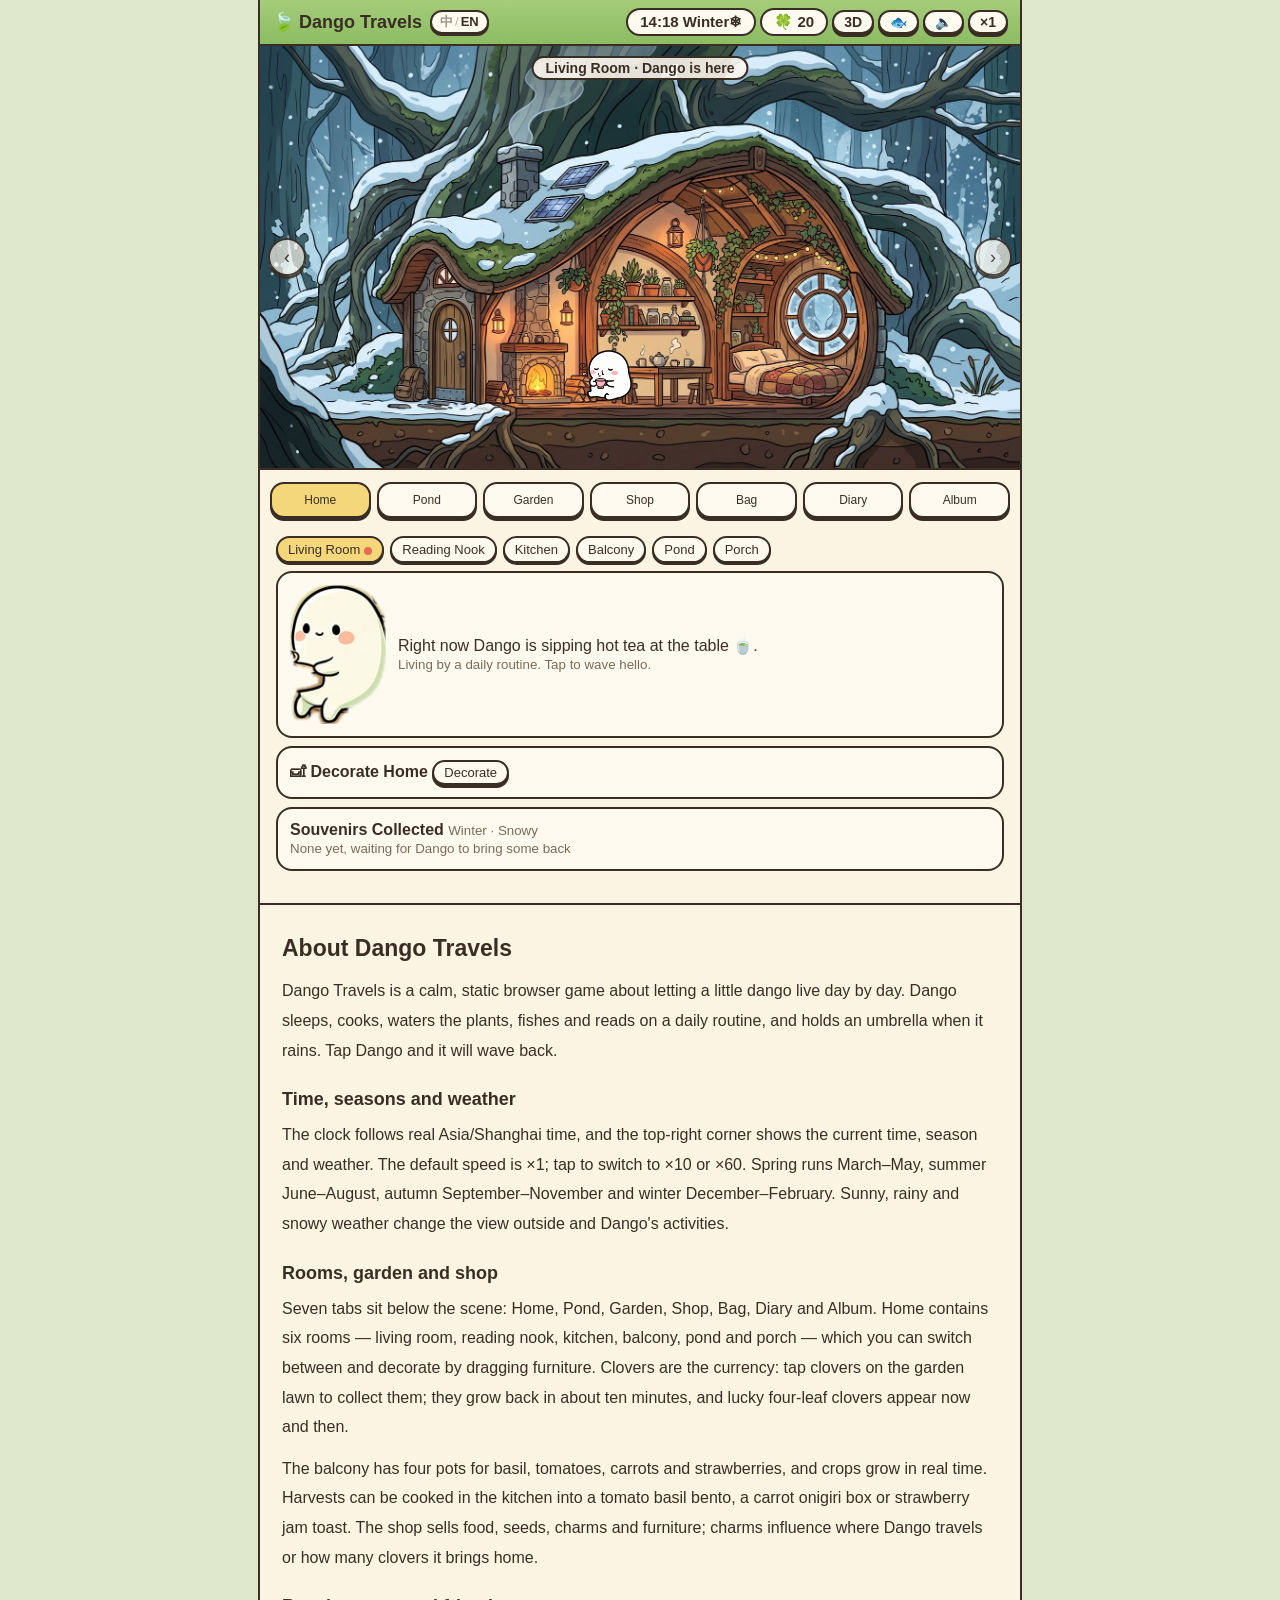
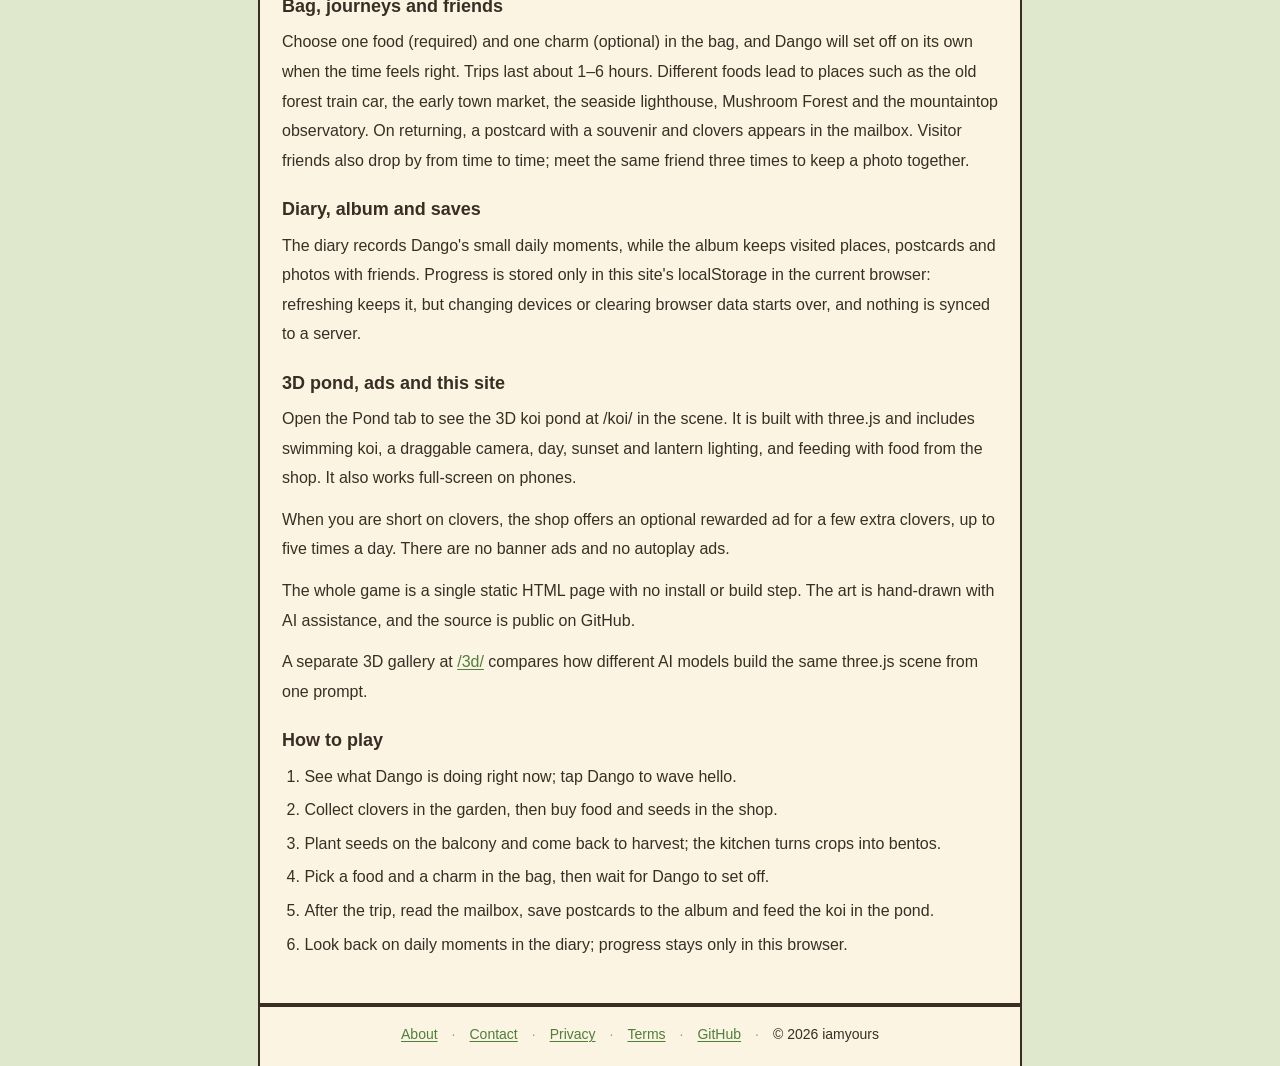
==== commit 37fac819: "Add crawlable About section, footer links (About/Contact/Privacy/Terms), meta description and canoni" ====
--- a/index.html
+++ b/index.html
@@ -5,9 +5,11 @@
 <script>window.adsbygoogle = window.adsbygoogle || []; var adBreak = adConfig = function(o) {adsbygoogle.push(o);}</script>
 <script>/* 测试开关就是上面脚本的 data-adbreak-test="on"。删掉该属性即请求正式广告。 */window.AD_TEST=document.querySelector('script[data-ad-client]').getAttribute('data-adbreak-test')==='on';document.querySelector('script[data-ad-client]').onerror=function(){window.__adsFailed=true};</script>
 <link rel="icon" href="data:,"><title data-i18n="app.title">团子去旅行</title>
+<meta name="description" content="《团子去旅行》是一款在浏览器里慢慢过日子的休闲小游戏：陪团子起居、种菜、布置小屋、收拾行囊去旅行，收集明信片与朋友合照，还能在 3D 锦鲤池里喂鱼。" data-i18n-attr="content:meta.description">
+<link rel="canonical" href="https://iamyours.github.io/">
 <style>
 :root{--ink:#3a2e24;--cream:#fbf4e2;--card:#fffaf0;--yel:#f3d77a;--gd:#4f7f3a}
-*{box-sizing:border-box}body{margin:0;font-family:"PingFang SC","Noto Sans SC","Microsoft YaHei",sans-serif;background:#dfe8cc;color:var(--ink);display:flex;justify-content:center}
+*{box-sizing:border-box}body{margin:0;font-family:"PingFang SC","Noto Sans SC","Microsoft YaHei",sans-serif;background:#dfe8cc;color:var(--ink);display:flex;flex-direction:column;align-items:center;justify-content:center}
 #app{width:min(760px,100vw);min-height:100vh;background:var(--cream);position:relative;overflow:hidden;box-shadow:0 0 0 2px var(--ink)}
 header{display:flex;justify-content:space-between;align-items:center;flex-wrap:wrap;row-gap:6px;padding:8px 12px;background:linear-gradient(#a6cc7a,#8cbc63);border-bottom:2px solid var(--ink);font-weight:700;font-size:18px;gap:6px}header .header-left{display:inline-flex;align-items:center;gap:8px;white-space:nowrap}header .header-left .hb{font-size:13px;padding:2px 8px;box-shadow:0 2px 0 var(--ink)}@media (max-width:400px){header .header-right .pill{padding:3px 8px;font-size:14px}header .header-right .hb{padding:2px 8px!important}header .header-right{gap:3px}}@media (max-width:480px){html[data-lang="en"] header .header-right .pill{padding:3px 8px;font-size:14px}html[data-lang="en"] header .header-right .hb{padding:2px 8px!important}html[data-lang="en"] header .header-right{gap:3px}}header .header-right{display:inline-flex;align-items:center;flex-wrap:wrap;justify-content:flex-end;gap:4px}
 .pill{background:var(--card);border:2px solid var(--ink);border-radius:20px;padding:3px 12px;font-size:15px}
@@ -131,11 +133,59 @@
 #pond-loading .pl-leaf{font-size:18px;line-height:1;margin-bottom:-6px;animation:plspin 2.4s linear infinite}
 @keyframes plhop{0%,100%{transform:translateY(0) scale(1,1)}50%{transform:translateY(-7px) scale(.96,1.05)}}
 @keyframes plspin{0%{transform:rotate(-10deg)}50%{transform:rotate(12deg)}100%{transform:rotate(-10deg)}}
+/* about & footer: static crawlable content outside #app */
+#about-game{width:min(760px,100vw);background:var(--cream);color:var(--ink);padding:28px 22px 32px;border-top:2px solid var(--ink);box-shadow:0 0 0 2px var(--ink);font-size:16px;line-height:1.85}
+#about-game h2{font-size:23px;line-height:1.35;margin:0 0 12px}
+#about-game h3{font-size:18px;line-height:1.4;margin:22px 0 8px}
+#about-game p{margin:0 0 12px}
+#about-game ul,#about-game ol{margin:8px 0 14px;padding-left:1.4em}
+#about-game li{margin:4px 0}
+#about-game a,.site-footer a{color:var(--gd);text-underline-offset:2px}
+#about-game a:hover,.site-footer a:hover{color:var(--ink)}
+.site-footer{width:min(760px,100vw);background:var(--cream);color:var(--ink);border-top:2px solid var(--ink);box-shadow:0 0 0 2px var(--ink);padding:16px 20px max(20px,env(safe-area-inset-bottom));display:flex;flex-wrap:wrap;align-items:center;justify-content:center;gap:6px 14px;font-size:14px;line-height:1.6;text-align:center}
+.site-footer .sep{opacity:.45}
+body.pond-tab #about-game,body.pond-tab .site-footer,body.pond-full #about-game,body.pond-full .site-footer{display:none!important}
+@media (max-width:480px){#about-game{padding:22px 16px 28px;font-size:15px;line-height:1.8}#about-game h2{font-size:21px}#about-game h3{font-size:17px;margin-top:18px}.site-footer{padding:14px 14px max(18px,env(safe-area-inset-bottom));gap:6px 10px;font-size:13px}}
 </style></head><body><div id="app">
 <header><span class="header-left"><span data-i18n="app.heading">🍃 团子去旅行</span> <span data-i18n-switch="hb"></span></span><span class="header-right"><span class="pill" id="clock">--:--</span> <span class="pill">🍀 <b id="cl">0</b></span> <a class="hb" id="open3d" href="/3d/" title="3D 作品" data-i18n-attr="title:header.open3d" style="padding:2px 10px;font-size:14px">3D</a> <button type="button" id="openpond" class="hb" title="小团的池塘" data-i18n-attr="title:header.pond">🐟</button> <button id="snd" class="hb" title="环境音" data-i18n-attr="title:header.snd">🔈</button> <button id="spd" class="hb" title="时间倍速" data-i18n-attr="title:header.spd">×1</button></span></header>
 <div class="scene" id="scene"><canvas id="fx"></canvas><div class="tint" id="tint"></div></div>
 <nav><button data-t="home" data-i18n="nav.home">小屋</button><button data-t="pond" data-i18n="nav.pond">池塘</button><button data-t="garden" data-i18n="nav.garden">庭院</button><button data-t="shop" data-i18n="nav.shop">商店</button><button data-t="bag" data-i18n="nav.bag">行囊</button><button data-t="diary" data-i18n="nav.diary">日记</button><button data-t="album" data-i18n="nav.album">相册</button></nav>
 <div class="panel" id="panel"></div></div>
+<section id="about-game" aria-labelledby="about-title">
+<h2 id="about-title" data-i18n="about.heading">关于《团子去旅行》</h2>
+<p data-i18n="about.intro">《团子去旅行》是一款在浏览器里慢慢过日子的静态小游戏。小团子会按作息睡觉、煮饭、浇花、钓鱼、看书，雨天撑伞；点一点它，它会向你挥手。</p>
+<h3 data-i18n="about.timeTitle">时间、季节与天气</h3>
+<p data-i18n="about.time">时钟采用真实的 Asia/Shanghai 时间，右上角显示时刻、季节与天气；默认 ×1 速度，可切到 ×10、×60。春 3–5 月、夏 6–8 月、秋 9–11 月、冬 12–2 月，晴、雨、雪会改变窗外景色与团子的活动。</p>
+<h3 data-i18n="about.homeTitle">房间、菜园与商店</h3>
+<p data-i18n="about.tabs">下方有七个小标签：小屋、池塘、庭院、商店、行囊、日记、相册。小屋含客厅、读书角、厨房、阳台、池塘、门廊六个房间，可左右切换和拖动家具布置。三叶草是货币：在庭院点击草叶收集，约十分钟长回，偶尔出现幸运四叶草。</p>
+<p data-i18n="about.garden">阳台的四个花盆可种罗勒、番茄、胡萝卜和草莓，作物按真实时间生长。收成能在厨房做成番茄罗勒便当、胡萝卜饭团盒或草莓果酱面包。商店出售食物、种子、护身符和家具，护身符会影响旅行方向或带回的三叶草。</p>
+<h3 data-i18n="about.travelTitle">行囊、旅行与朋友</h3>
+<p data-i18n="about.travel">在行囊选一份食物（必需）和一个护身符（可选），团子会在合适的时候自己出发，旅程约 1–6 小时。不同食物通向森林旧车厢、小镇早市、海边灯塔、蘑菇森林、山顶观测台等地。回家后信箱会出现明信片、纪念品与三叶草；访客朋友不定期来串门，见面三次可留下合照。</p>
+<h3 data-i18n="about.diaryTitle">日记、相册与存档</h3>
+<p data-i18n="about.diary">日记记录每天的小事，相册收藏去过的地点、明信片和合照。进度只保存在当前浏览器的 localStorage 里：刷新不丢，换设备或清除数据会重新开始，也不同步到服务器。</p>
+<h3 data-i18n="about.moreTitle">3D 锦鲤池、广告与本站</h3>
+<p data-i18n="about.koi">点开「池塘」标签，可在画面中看 3D 锦鲤池 /koi/。它由 three.js 构建，有游动的锦鲤、可拖动的视角、白天/黄昏/夜晚光线和投喂互动，手机上也能全屏观看。</p>
+<p data-i18n="about.ads">三叶草不够时，商店会提供自愿观看的奖励广告，每天最多五次；没有横幅广告，也没有自动播放的广告。</p>
+<p data-i18n="about.site">整个游戏是一张静态 HTML 页面，无需安装或构建，美术由手绘与 AI 辅助完成，源码公开在 GitHub 上。</p>
+<p data-i18n-html="about.gallery">另一个 3D 画廊 <a href="/3d/">/3d/</a> 用同一个提示词，比较不同 AI 模型搭建的 three.js 场景。</p>
+<h3 data-i18n="about.howToTitle">怎么玩</h3>
+<ol>
+<li data-i18n="about.howTo1">看看团子此刻在做什么；点它会挥手。</li>
+<li data-i18n="about.howTo2">去庭院收集三叶草，在商店买食物和种子。</li>
+<li data-i18n="about.howTo3">在阳台播种，回来收获；厨房能把收成做成便当。</li>
+<li data-i18n="about.howTo4">去行囊挑食物和护身符，等团子出发。</li>
+<li data-i18n="about.howTo5">回家后读信箱，把明信片收进相册，再去池塘喂锦鲤。</li>
+<li data-i18n="about.howTo6">用日记回看每天的小事；进度只保存在当前浏览器。</li>
+</ol>
+</section>
+<footer class="site-footer">
+<a href="/about/" data-i18n="footer.about">关于</a><span class="sep" aria-hidden="true">·</span>
+<a href="/contact/" data-i18n="footer.contact">联系</a><span class="sep" aria-hidden="true">·</span>
+<a href="/privacy/" data-i18n="footer.privacy">隐私政策</a><span class="sep" aria-hidden="true">·</span>
+<a href="/terms/" data-i18n="footer.terms">使用条款</a><span class="sep" aria-hidden="true">·</span>
+<a href="https://github.com/iamyours" data-i18n="footer.github">GitHub</a><span class="sep" aria-hidden="true">·</span>
+<span data-i18n="footer.copyright">© 2026 iamyours</span>
+</footer>
 <script>const HAVE=new Set(["bg_balcony.jpg", "bg_kitchen.jpg", "bg_living_autumn.jpg", "bg_living_spring.jpg", "bg_living_winter.jpg", "bg_pond.jpg", "bg_rain.jpg", "bg_reading.jpg", "blob_home.png", "blob_walk.png", "c_basil.png", "c_basket.png", "c_bento.png", "c_carrot.png", "c_jam.png", "c_seed.png", "c_sprout.png", "c_strawberry.png", "c_tomato.png", "f_cushion.png", "f_hanging.png", "f_lamp.png", "f_monstera.png", "f_painting.png", "f_radio.png", "f_rocker.png", "f_rug.png", "f_shelf.png", "garden.jpg", "home.jpg", "home_empty.jpg", "p_fish.png", "p_lantern.png", "p_read.png", "p_rest.png", "p_sleep.png", "p_stir.png", "p_stretch.png", "p_tea.png", "p_umbrella.png", "p_walkside.png", "p_water.png", "p_wave.png", "pc_camper.jpg", "pc_dome.jpg", "pc_field.jpg", "pc_lighthouse.jpg", "pc_market.jpg", "pc_pond.jpg", "pc_snow.jpg", "pc_train.jpg", "pc_village.jpg", "v_cat.png", "v_chick.png", "v_fox.png", "v_frog.png", "v_hedgehog.png", "v_rabbit.png"]);
 const K3='cozy-tabi-v3',K2='cozy-tabi-v2',A='assets/',Q=new URLSearchParams(location.search),DEBUG=Q.has('debug');
 const RM=matchMedia('(prefers-reduced-motion: reduce)').matches;
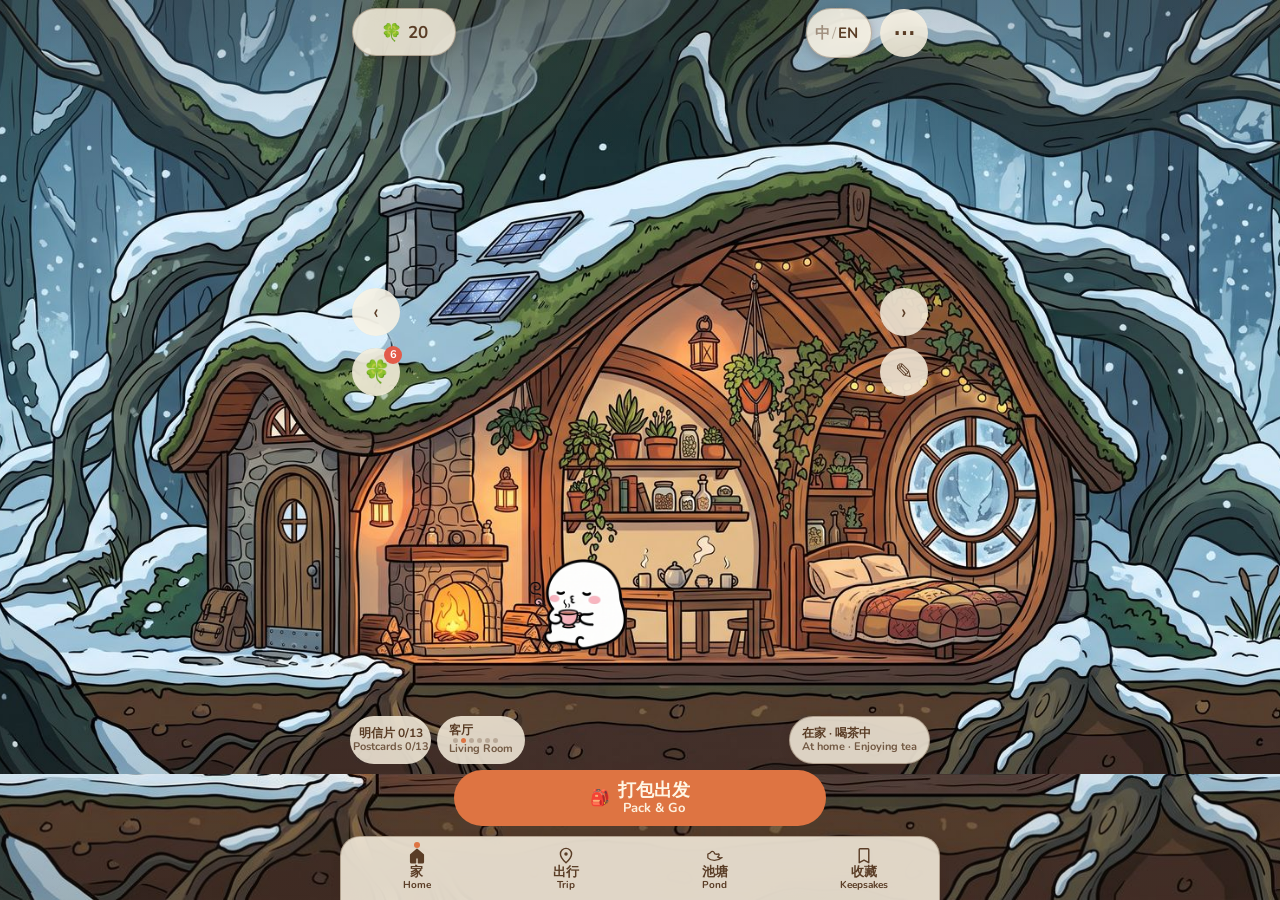
==== commit 0f598e9c: "P0-11: full-screen four-tab phone shell Collapse the seven tabs into Home, Trip, Pond and Keepsakes," ====
--- a/index.html
+++ b/index.html
@@ -146,11 +146,46 @@
 .site-footer .sep{opacity:.45}
 body.pond-tab #about-game,body.pond-tab .site-footer,body.pond-full #about-game,body.pond-full .site-footer{display:none!important}
 @media (max-width:480px){#about-game{padding:22px 16px 28px;font-size:15px;line-height:1.8}#about-game h2{font-size:21px}#about-game h3{font-size:17px;margin-top:18px}.site-footer{padding:14px 14px max(18px,env(safe-area-inset-bottom));gap:6px 10px;font-size:13px}}
-</style></head><body><div id="app">
-<header><span class="header-left"><span data-i18n="app.heading">🍃 团子去旅行</span> <span data-i18n-switch="hb"></span></span><span class="header-right"><span class="pill" id="clock">--:--</span> <span class="pill">🍀 <b id="cl">0</b></span> <a class="hb" id="open3d" href="/3d/" title="3D 作品" data-i18n-attr="title:header.open3d" style="padding:2px 10px;font-size:14px">3D</a> <button type="button" id="openpond" class="hb" title="小团的池塘" data-i18n-attr="title:header.pond">🐟</button> <button id="snd" class="hb" title="环境音" data-i18n-attr="title:header.snd">🔈</button> <button id="spd" class="hb" title="时间倍速" data-i18n-attr="title:header.spd">×1</button></span></header>
-<div class="scene" id="scene"><canvas id="fx"></canvas><div class="tint" id="tint"></div></div>
-<nav><button data-t="home" data-i18n="nav.home">小屋</button><button data-t="pond" data-i18n="nav.pond">池塘</button><button data-t="garden" data-i18n="nav.garden">庭院</button><button data-t="shop" data-i18n="nav.shop">商店</button><button data-t="bag" data-i18n="nav.bag">行囊</button><button data-t="diary" data-i18n="nav.diary">日记</button><button data-t="album" data-i18n="nav.album">相册</button></nav>
-<div class="panel" id="panel"></div></div>
+</style><link rel="stylesheet" href="assets/shell.css"></head><body><div id="app">
+<header class="topbar">
+  <div class="glass pill clover-pill" id="clover-pill">🍀 <b id="cl">0</b></div>
+  <div class="top-right">
+    <span class="glass pill lang" data-i18n-switch="lang-btn"></span>
+    <button type="button" class="glass round" id="more" aria-label="更多 More">⋯</button>
+  </div>
+</header>
+<div class="side side-l" id="side-l">
+  <button type="button" class="glass round" id="room-prev" aria-label="上一个房间">‹</button>
+  <button type="button" class="glass round" id="collect" aria-label="收三叶草">🍀<span class="count" id="collect-n">0</span></button>
+</div>
+<div class="side side-r" id="side-r">
+  <button type="button" class="glass round" id="room-next" aria-label="下一个房间">›</button>
+  <button type="button" class="glass round" id="decorate" aria-label="布置">✎</button>
+  <button type="button" class="glass round" id="share" aria-label="分享">↗</button>
+</div>
+<div class="scene" id="scene"><canvas id="fx"></canvas><div class="tint" id="tint"></div><div class="edge-shade" id="shade"></div></div>
+<div id="decobar"></div>
+<div id="stage"></div>
+<div class="dock">
+  <div class="edge-pills" id="edge-pills">
+    <div class="pill-col">
+      <button type="button" class="glass mini" id="harvest-all" hidden></button>
+      <button type="button" class="glass mini" id="next-goal"></button>
+      <button type="button" class="glass mini" id="room-pill"><span class="zh" id="room-zh"></span><span class="dots" id="room-dots"></span><span class="en" id="room-en"></span></button>
+    </div>
+    <div class="glass mini" id="status-pill"><span class="zh" id="st-zh"></span><span class="en" id="st-en"></span></div>
+  </div>
+  <button type="button" class="cta" id="cta"><span id="cta-ico">🎒</span><span><span class="zh" id="cta-zh">打包出发</span><span class="en" id="cta-en">Pack &amp; Go</span></span></button>
+  <nav class="tabbar" id="tabbar">
+    <button type="button" data-t="home"><svg viewBox="0 0 24 24" aria-hidden="true"><path d="M4 11.2 12 4l8 7.2V20a1 1 0 0 1-1 1h-5.2v-6.2H10.2V21H5a1 1 0 0 1-1-1z" fill="none" stroke="currentColor" stroke-width="1.8" stroke-linejoin="round"/></svg><span class="zh">家</span><span class="en">Home</span></button>
+    <button type="button" data-t="trip"><svg viewBox="0 0 24 24" aria-hidden="true"><path d="M12 21s7-6.1 7-11a7 7 0 1 0-14 0c0 4.9 7 11 7 11z" fill="none" stroke="currentColor" stroke-width="1.8"/><circle cx="12" cy="10" r="2.2" fill="currentColor"/></svg><span class="zh">出行</span><span class="en">Trip</span></button>
+    <button type="button" data-t="pond"><svg viewBox="0 0 24 24" aria-hidden="true"><path d="M3 15c2.2 2.4 5.2 3.2 8.2 3.2 4.6 0 7.6-1.8 9.8-3.6-2.4.8-4.6.2-5.8-.8 1.8-1 2.6-2.8 1.6-4-1.8.8-3.6.8-5.4-.2-.2-1.8-2-3.4-3.8-2.6-1 1.8-2.8 2.6-4.6 3.2z" fill="none" stroke="currentColor" stroke-width="1.6" stroke-linejoin="round"/></svg><span class="zh">池塘</span><span class="en">Pond</span></button>
+    <button type="button" data-t="keeps"><svg viewBox="0 0 24 24" aria-hidden="true"><path d="M7 3.5h10a1 1 0 0 1 1 1V21l-6-3.2L6 21V4.5a1 1 0 0 1 1-1z" fill="none" stroke="currentColor" stroke-width="1.8" stroke-linejoin="round"/></svg><span class="zh">收藏</span><span class="en">Keepsakes</span><i class="dot" hidden></i></button>
+  </nav>
+</div>
+<div class="glass pop" id="pop" hidden></div>
+<div id="sheet"><div class="mask" id="mask"></div><div class="sheet" id="sheet-card"><div class="grab" id="grab"></div><div id="sheet-body"></div></div></div>
+</div>
 <section id="about-game" aria-labelledby="about-title">
 <h2 id="about-title" data-i18n="about.heading">关于《团子去旅行》</h2>
 <p data-i18n="about.intro">《团子去旅行》是一款在浏览器里慢慢过日子的静态小游戏。小团子会按作息睡觉、煮饭、浇花、钓鱼、看书，雨天撑伞；点一点它，它会向你挥手。</p>
@@ -226,7 +261,7 @@
  {id:'snow',n:'雪山小木屋',r:3,season:'winter',tags:['far','rare'],ic:'🏔️',c:'#e3edf5',notes:['到处都是雪，小木屋的烟囱冒着烟，冬天限定的风景。','和小木屋的主人一起堆了雪人。','雪人还在，戴上了我送的围巾。']}];
 const SOUV=['🍄 小蘑菇','🪶 羽毛','🌸 干花','🪨 圆石头','🎐 风铃','🍯 蜂蜜罐','🌰 橡果帽','🐚 小贝壳','⭐ 星星糖'];
 const SPOTS=[[13,66],[21,72],[29,64],[37,70],[45,63],[17,80],[33,79],[49,76]],REGROW=10*MIN;
-const ROOMS=[{id:'living',n:'客厅'},{id:'reading',n:'读书角',bg:'bg_reading'},{id:'kitchen',n:'厨房',bg:'bg_kitchen'},{id:'balcony',n:'阳台',bg:'bg_balcony'},{id:'pond',n:'池塘',bg:'bg_pond'},{id:'porch',n:'门廊',bg:'bg_rain'}];
+const ROOMS=[{id:'garden',n:'庭院',bg:'garden'},{id:'living',n:'客厅'},{id:'reading',n:'读书角',bg:'bg_reading'},{id:'kitchen',n:'厨房',bg:'bg_kitchen'},{id:'balcony',n:'阳台',bg:'bg_balcony'},{id:'porch',n:'门廊',bg:'bg_rain'}];
 const ACTS={
  sleep:{room:'living',img:'p_sleep',x:33.5,b:20,w:10.5,cls:'sleep',t:'在被窝里呼呼大睡 💤',d:'睡了一个香香的觉'},
  stretch:{room:'living',img:'p_stretch',x:40,b:11,w:9,t:'起床伸了个大大的懒腰',d:'早上伸了个大懒腰'},
@@ -274,14 +309,14 @@
 I18N.onChange(()=>{localizeData();hdr();render(false)});
 
 // ---------- state & migration ----------
-const def=()=>({v:3,clover:20,inv:{bun:1},seeds:{basil:1},produce:{},furn:{},deco:[],bag:{food:null,charm:null},trip:null,album:[],souv:[],grow:Array(8).fill(0),speed:1,mail:[],visits:{},
- plots:[null,null,null,null],vis:{cur:null,next:2*HR,meets:{},photos:[]},diary:{},lastDay:null,lastSeen:Date.now(),letterSeen:true,ads:{day:null,n:0}});
+const def=()=>({v:3,clover:20,inv:{bun:1},seeds:{basil:1},produce:{},furn:{},deco:[],bag:{food:null,charm:null},trip:null,album:[],souv:[],grow:Array(8).fill(0),cloverKind:Array(8).fill(0),speed:1,mail:[],visits:{},
+ plots:[null,null,null,null],vis:{cur:null,next:2*HR,meets:{},photos:[]},diary:{},lastDay:null,lastSeen:Date.now(),letterSeen:true,ads:{day:null,n:0},tripCount:0,lastPack:null,soundOn:false,keepsFresh:false});
 function load(){let s=null;try{s=JSON.parse(localStorage.getItem(K3)||'null')}catch(e){}
  if(!s){let o=null;try{o=JSON.parse(localStorage.getItem(K2)||'null')}catch(e){}s=def();
   if(o){s.clover=o.clover??20;s.inv=o.inv||s.inv;s.album=o.album||[];s.souv=o.souv||[];s.mail=(o.mail||[]).map(m=>({...m,n:1}));s.grow=(o.grow||[]).map(x=>Math.min(x,REGROW));while(s.grow.length<8)s.grow.push(0);
    for(const a of s.album)s.visits[a.id]=(s.visits[a.id]||0)+1;
    if(o.away)s.trip={phase:'away',remain:Math.max(MIN,o.away.remain||HR),food:o.away.food,charm:o.away.charm,total:o.away.remain||HR};s.migrated=true}}
- const d=def();for(const k in d)if(s[k]===undefined)s[k]=d[k];if(!s.vis.photos)s.vis.photos=[];return s}
+ const hadTrip=typeof s.tripCount==='number';const d=def();for(const k in d)if(s[k]===undefined)s[k]=d[k];if(!s.vis.photos)s.vis.photos=[];if(!Array.isArray(s.cloverKind)||s.cloverKind.length!==8)s.cloverKind=Array(8).fill(0);if(!hadTrip)s.tripCount=Object.values(s.visits||{}).reduce((a,b)=>a+(+b||0),0);s.grow.forEach((g,i)=>{if(g===0&&!s.cloverKind[i])s.cloverKind[i]=Math.random()<.15?2:1});return s}
 let S=load();
 function pullInv(){try{const n=JSON.parse(localStorage.getItem(K3)||'null');if(n&&n.inv)S.inv=n.inv}catch(e){}}
 const save=()=>{if(tab=='pond')pullInv();S.lastSeen=Date.now();localStorage.setItem(K3,JSON.stringify(S))};
@@ -289,7 +324,7 @@
 // POND_FULLSCREEN_V3 & KOI_LOADING_V3
 function notifyPondResize(){const f=$('pondframe');if(!f||!f.contentWindow)return;const send=()=>{try{f.contentWindow.postMessage({type:'pond-resize'},location.origin)}catch(e){}};requestAnimationFrame(send);setTimeout(send,80)}
 function hidePondLoading(){clearTimeout(pondLoadTimer);clearTimeout(pondMaxTimer);pondLoadTimer=pondMaxTimer=0;const ld=$('pond-loading');if(!ld)return;ld.classList.add('hide');setTimeout(()=>{if(ld.parentNode)ld.remove()},380)}
-function enterPondFull(){if(tab!='pond')return;const sc=$('scene');document.body.classList.add('pond-full');try{const fn=sc.requestFullscreen||sc.webkitRequestFullscreen;if(fn){const p=fn.call(sc);if(p&&p.catch)p.catch(()=>{})}}catch(e){}notifyPondResize()}
+function enterPondFull(){tab='pond';const already=document.body.classList.contains('pond-full');document.body.classList.add('pond-full');if(!already)history.pushState({dango:'pond'},'');mountPond();const sc=$('scene');try{const fn=sc.requestFullscreen||sc.webkitRequestFullscreen;if(fn){const p=fn.call(sc);if(p&&p.catch)p.catch(()=>{})}}catch(e){}notifyPondResize()}
 function exitPondFull(){const was=document.body.classList.contains('pond-full');document.body.classList.remove('pond-full');try{const fe=document.fullscreenElement||document.webkitFullscreenElement;if(fe){const ex=document.exitFullscreen||document.webkitExitFullscreen;if(ex){const p=ex.call(document);if(p&&p.catch)p.catch(()=>{})}}}catch(e){}if(was)notifyPondResize()}
 function onFsChange(){if(!(document.fullscreenElement||document.webkitFullscreenElement)&&document.body.classList.contains('pond-full')){document.body.classList.remove('pond-full');notifyPondResize()}else notifyPondResize()}
 addEventListener('fullscreenchange',onFsChange);addEventListener('webkitfullscreenchange',onFsChange);
@@ -317,7 +352,7 @@
 // ---------- simulation ----------
 function step(dt,t){ // dt game-ms, t = simulated wall time
  const day=sh(t).day;if(S.lastDay&&S.lastDay!=day)finalizeDay(S.lastDay);S.lastDay=day;
- S.grow=S.grow.map(x=>x>0?Math.max(0,x-dt):0);
+ S.grow=S.grow.map((x,i)=>{if(!(x>0))return 0;const n=x-dt;if(n<=0){if(S.cloverKind)S.cloverKind[i]=Math.random()<.15?2:1;return 0}return n});
  S.plots.forEach((p,i)=>{if(p&&p.left>0){p.left-=dt;if(p.left<=0){p.left=0;const c=CROPS.find(c=>c.id==p.crop);diary(t,'diary.cropReady',{c:{k:'crop.'+c.id+'.n'}},2);log(I18N.t('log.cropReady',{c:c.n}))}}});
  const tr=S.trip;
  if(tr&&tr.phase=='packed'){tr.leaveIn-=dt;const h=hourAt(t);if(tr.leaveIn<=0&&h>=6&&h<21&&!S.vis.cur)departNow(t)}
@@ -336,17 +371,17 @@
  let x=Math.random()*pool.reduce((a,b)=>a+b[1],0);for(const[p,w]of pool){x-=w;if(x<=0)return p.id}return pool[0][0].id}
 function departNow(t){const tr=S.trip,f=FOODS.find(x=>x.id==tr.food);const total=rnd(f.dur[0],f.dur[1])*HR;S.trip={phase:'away',food:tr.food,charm:tr.charm,remain:total,total,left:t};
  if(S.vis.cur)visitorLeaves(t);diary(t,'diary.depart',{f:{k:'food.'+f.id+'.n'}},3);log(I18N.t('log.depart'));
- if(!LOG&&tab=='home'){const a=ACTS[curAct()];if(viewRoom(true)==a.room){walker={room:a.room,x:a.x,b:a.b,dx:'300%',until:Date.now()+4000}}room=room||a.room;toast(I18N.t('toast.departed'));render(false);setTimeout(()=>{walker=null;if(tab=='home')renderScene(false)},4100)}}
+ if(!LOG){tab='trip';room='living';const a=ACTS[curAct()];if(a.room=='living'){walker={room:a.room,x:a.x,b:a.b,dx:'300%',until:Date.now()+4000}}toast(I18N.t('toast.departed'));render(false);setTimeout(()=>{walker=null;if(tab=='home'||tab=='trip')renderScene(false)},4100)}}
 function comeHome(t){const tr=S.trip,id=chooseDest(tr.food,tr.charm,t),p=PLACES.find(x=>x.id==id);const n=S.visits[id]=(S.visits[id]||0)+1;
  const m={id,n,sv:pick(SOUV),cl:Math.floor(rnd(5,13))+(tr.charm=='bell'?10:0)+(p.r-1)*4,t};S.mail.push(m);S.trip=null;
  diary(t,n>1?'diary.comeHomeN':'diary.comeHome',{p:{k:'place.'+p.id+'.n'},n,s:{s:m.sv}},4);log(I18N.t('log.comeHome',{p:p.n}));
- if(!LOG){beep(990);const d=document.createElement('div');d.className='modal';d.innerHTML=`<div class="card">${spr('p_sleep','😴',1,'display:block;width:40%;margin:auto')}<p>${I18N.t('modal.comeHome')}</p><button id="okback">${I18N.t('common.ok')}</button></div>`;document.body.appendChild(d);d.querySelector('button').onclick=()=>d.remove();render(false)}}
+ if(!LOG){beep(990);S.keepsFresh=true;toast(I18N.t('toast.cameHome'));render(false)}}
 function offlineCatchUp(){const now=Date.now(),el=Math.min(now-(S.lastSeen||now),OFFLINE_CAP);if(el<2*MIN)return;LOG=[];let t=now-el,left=el;while(left>0){const d=Math.min(MIN*5,left);t+=d;left-=d;step(d,t)}
  const lines=LOG;LOG=null;save();showLetter(el,lines,now-(S.lastSeen0||now)>OFFLINE_CAP)}
 function showLetter(el,lines,capped){const h=Math.floor(el/HR),m=Math.round(el%HR/MIN);const uniq=[...new Set(lines)];const mid=uniq.length>7?[...uniq.slice(0,6),I18N.t('letter.more',{n:uniq.length-6})]:uniq;
  const d=document.createElement('div');d.className='modal';const capStr=capped?I18N.t('letter.capped'):'';const timeStr=h?I18N.t('letter.awayH',{h,m,capped:capStr}):I18N.t('letter.awayM',{m,capped:capStr});const statusStr=home()?'':I18N.t('letter.statusAway');
  d.innerHTML=`<div class="card"><div class="letter"><b>${I18N.t('letter.greeting')}</b><br>${timeStr}<br>${mid.length?mid.map(x=>'· '+x).join('<br>'):'· '+I18N.t('letter.quiet')}<br><div style="text-align:right">${I18N.t('letter.sign',{status:statusStr})}</div></div>${spr(home()?'p_wave':'p_walkside','👋',1,'display:block;width:28%;margin:8px auto 0')}<button id="okletter" style="margin-top:8px">${I18N.t('common.gotIt')}</button></div>`;
- document.body.appendChild(d);d.querySelector('button').onclick=()=>d.remove()}
+ document.body.appendChild(d);noteModal(d);d.querySelector('button').onclick=()=>closeLayer(d)}
 // ---------- UI helpers ----------
 let tab=Q.get('tab')||'home',room=Q.get('room')||null,waveUntil=0,walker=null,edit=false,selDeco=-1,albumTab='pc',diaryDay=null;
 const $=id=>document.getElementById(id);
@@ -361,7 +396,7 @@
  const len=a.sampleRate*2,buf=a.createBuffer(1,len,a.sampleRate),d=buf.getChannelData(0);let l=0;for(let i=0;i<len;i++){l=(l+.02*(Math.random()*2-1))/1.02;d[i]=l*3.5}
  const src=a.createBufferSource();src.buffer=buf;src.loop=true;const f=a.createBiquadFilter();f.type='lowpass';f.frequency.value=900;const g=a.createGain();g.gain.value=0;src.connect(f).connect(g).connect(a.destination);src.start();
  const iv=setInterval(()=>{if(Math.random()<.5)beep(pick([523,587,659,784,880,1046]),.035,1.6)},4000);amb={src,g,iv};ambVol()}
-function ambVol(){if(amb)amb.g.gain.setTargetAtTime(viewRoom()=='porch'&&tab=='home'?.35:.08,actx().currentTime,.8)}
+function ambVol(){if(amb)amb.g.gain.setTargetAtTime(viewRoom()=='porch'?.35:.08,actx().currentTime,.8)}
 const CLV=`<svg viewBox="-20 -24 40 50"><path d="M0,6 q2,10 -3,18" fill="none" stroke="#3a2e24" stroke-width="3"/>${[0,120,240].map(a=>`<path transform="rotate(${a})" d="M0,0 C-14,-6 -12,-22 0,-14 C12,-22 14,-6 0,0Z" fill="#6fb04d" stroke="#3a2e24" stroke-width="2.5"/>`).join('')}</svg>`;
 const FERN=(flip)=>`<svg viewBox="0 0 200 160" style="transform:scaleX(${flip?-1:1})"><g stroke="#2f3b22" stroke-width="2.5" stroke-linejoin="round"><path d="M10,160 C40,110 90,70 190,40" fill="none"/>${Array.from({length:7},(_,i)=>{const t=i/7,x=10+t*170,y=160-t*118;return `<path d="M${x},${y} q${18-i},${-30+i*2} ${34-i*3},${-22+i*2} q-14,14 -34,22z" fill="${i%2?'#5f9a45':'#78b257'}"/><path d="M${x},${y} q${14-i},${16-i} ${30-i*3},${14-i} q-16,2 -30,-14z" fill="${i%2?'#6aa64c':'#5a9142'}"/>`}).join('')}</g></svg>`;
 const BLANKET=`<svg viewBox="0 0 60 100" style="position:absolute;left:56.5%;top:67%;width:6.6%;z-index:3"><path d="M4,8 q26,-10 52,0 v80 q-26,10 -52,0z" fill="#e9b7a8" stroke="#3a2e24" stroke-width="3"/><path d="M4,36 q26,8 52,0 M4,64 q26,8 52,0 M30,4 v92" stroke="#3a2e24" stroke-width="2" fill="none"/><rect x="8" y="12" width="18" height="20" fill="#9cc4c9"/><rect x="34" y="42" width="18" height="18" fill="#f3d77a"/><rect x="8" y="68" width="18" height="18" fill="#a9c47f"/></svg>`;
@@ -369,7 +404,7 @@
  if(s.kind=='snow')h+=`<div class="leaf ov" style="left:${Math.random()*95}%;width:${.6+Math.random()*.8}%;aspect-ratio:1;border:none;border-radius:50%;background:#fff;box-shadow:0 0 4px #fff;animation-duration:${12+Math.random()*8}s;animation-delay:${-Math.random()*16}s"></div>`;
  else h+=`<div class="leaf ov" style="left:${5+Math.random()*85}%;animation-duration:${9+Math.random()*7}s;animation-delay:${-Math.random()*14}s;background:${c};${s.kind=='petal'?'border-radius:60% 10% 60% 10%;border-width:1px':''}"></div>`}return h}
 const steam=(x,y,n=3)=>Array.from({length:n},(_,i)=>`<div class="ov steam" style="left:${x+i*.7}%;top:${y-i}%;animation-delay:${i*1.05}s"></div>`).join('');
-function viewRoom(raw){return room||(home()?ACTS[curAct()].room:'living')}
+function viewRoom(){if(tab==='pond')return 'pond';if(tab==='keeps')return 'living';if(room&&ROOMS.some(r=>r.id===room))return room;if(home()){const ar=ACTS[curAct()].room;if(ROOMS.some(r=>r.id===ar))return ar}return 'living'}
 function ambientFX(r,h){let o='';const wt=weatherAt(Date.now());
  if(r=='living'){const lc=livingCfg(Date.now());o+=steam(lc.steam[0],lc.steam[1])+particles(4)}
  if(r=='reading')o+=`<div class="ov glow" style="left:51%;top:30%;width:15%;aspect-ratio:1"></div>`;
@@ -393,30 +428,18 @@
  if(a.cls=='sleep'&&!waving)h+=[0,1.3,2.6].map(d=>`<div class="zzz" style="left:${a.x+a.w*.95}%;bottom:${a.b+8}%;animation-delay:${d}s">z</div>`).join('');
  if(k=='fish')h+=`<div class="ov float" style="left:${a.x-3}%;top:${100-a.b-1}%"></div><div class="ov ripple" style="left:${a.x-4.3}%;top:${100-a.b}%;width:4%;aspect-ratio:3/1"></div>`;
  if(k=='lantern'&&!waving)h+=`<div class="ov glow" style="left:${a.x-6}%;top:${100-a.b-18}%;width:12%;aspect-ratio:1"></div>`;
- if(S.vis.cur){const v=VIS.find(x=>x.id==S.vis.cur.id),right=a.x+a.w+8<96,vx=right?a.x+a.w:a.x-7;h+=`<div class="vis" style="left:${vx}%;bottom:${a.b}%;width:6.5%"><div class="bob" style="animation-delay:-1.3s">${spr('v_'+v.id,v.ic,.65)}</div></div><div class="heart" style="left:${(a.x+vx)/2+3}%;bottom:${a.b+a.w*1.4}%">💗</div>`}
+ if(S.vis.cur){const v=VIS.find(x=>x.id==S.vis.cur.id),right=a.x+a.w+8<96,vx=right?a.x+a.w:a.x-7;h+=`<div class="vis" style="left:${vx}%;bottom:${a.b}%;width:6.5%"><div class="bob" style="animation-delay:-1.3s">${spr('v_'+v.id,v.ic,.65)}</div></div><div class="heart" style="left:${(a.x+vx)/2+3}%;bottom:${a.b+a.w*1.4}%">💗</div>`;h+=`<button type="button" class="vbubble" id="vis-bubble" style="left:${Math.min(68,vx)}%;bottom:${a.b+14}%">${v.n}</button>`}
  return h}
-function bgFor(r){if(r=='living')return livingCfg(Date.now()).bg;return ROOMS.find(x=>x.id==r).bg}
-function sceneHTML(){if(tab=='garden'){let h=`<img class="bg" src="${A}garden.jpg" alt="${I18N.t('scene.gardenAlt')}">`;SPOTS.forEach(([x,y],i)=>h+=`<div class="clover ${S.grow[i]>0?'gone':''}" data-i="${i}" style="left:${x-2.7}%;top:${y-6}%;animation-delay:${-i*.4}s">${CLV}</div>`);
- h+=`<div class="hot" id="mailbox" title="${I18N.t('scene.mailboxTitle')}" style="left:53%;top:56%;width:9%;height:28%"></div>`;if(S.mail.length)h+=`<div class="badge" style="left:57%;top:57%">${S.mail.length}</div>`;return h+particles(6)}
- const r=viewRoom(),R=ROOMS.find(x=>x.id==r);let o=`<img class="bg" src="${A}${bgFor(r)}.jpg" alt="${R.n}">`+ambientFX(r)+decoHTML(r)+(r=='balcony'?plotsHTML():'')+actorHTML(r);
- if(walker&&walker.room==r&&Date.now()<walker.until)o+=`<div class="walker" style="left:${walker.x}%;bottom:${walker.b}%;width:9%;--dx:${walker.dx}"><img src="${A}p_walkside.png"></div>`;
- o+=`<button class="arrow l" data-go="-1">‹</button><button class="arrow r" data-go="1">›</button><div class="roomname">${R.n}${home()&&ACTS[curAct()].room==r?I18N.t('scene.here'):''}${edit?I18N.t('scene.decorating'):''}</div>`;
- if(S.mail.length)o+=`<div class="badge" style="left:2%;top:12px">📮 ${S.mail.length}</div>`;return o}
-function renderScene(fade=true){const sc=$('scene');if(tab=='pond'){mountPond();return}unloadPond();const L=document.createElement('div');L.className='layer'+(edit?' edit':'');L.innerHTML=sceneHTML();sc.insertBefore(L,$('fx'));
- const old=[...sc.querySelectorAll('.layer')].filter(x=>x!==L);
- if(fade&&!RM){requestAnimationFrame(()=>requestAnimationFrame(()=>L.classList.add('show')));setTimeout(()=>old.forEach(x=>x.remove()),950)}else{L.classList.add('show');old.forEach(x=>x.remove())}
- L.querySelectorAll('.clover').forEach(c=>c.onclick=()=>pickClover(+c.dataset.i));
- const mb=L.querySelector('#mailbox');if(mb)mb.onclick=()=>S.mail.length?openMail():toast(I18N.t('toast.emptyMail'));
- L.querySelectorAll('[data-go]').forEach(b=>b.onclick=()=>goRoom(+b.dataset.go));
- const ac_=L.querySelector('#actor');if(ac_&&!edit)ac_.onclick=()=>{waveUntil=Date.now()+2200;beep(784,.08);setTimeout(()=>beep(988,.07),150);renderScene(false);setTimeout(()=>renderScene(false),2300)};
- if(edit)L.querySelectorAll('.deco').forEach(el=>el.onpointerdown=e=>dragStart(e,el,L));updTint();ambVol()}
+function bgFor(r){if(r==='living')return livingCfg(Date.now()).bg;if(r==='garden')return 'garden';if(r==='pond')return 'bg_pond';const R=ROOMS.find(x=>x.id===r);return R&&R.bg?R.bg:'home_empty'}
+function sceneHTML(){const r=viewRoom();if(r==='garden'){let h=`<img class="bg" src="${A}garden.jpg" alt="${I18N.t('scene.gardenAlt')}">`;SPOTS.forEach(([x,y],i)=>{const lucky=S.cloverKind&&S.cloverKind[i]===2;h+=`<div class="clover ${S.grow[i]>0?'gone':''} ${lucky?'lucky':''}" data-i="${i}" style="left:${x-2.7}%;top:${y-6}%;animation-delay:${-i*.4}s">${CLV}</div>`});h+=`<button type="button" class="hot" id="mailbox" title="${I18N.t('scene.mailboxTitle')}" style="left:53%;top:56%;width:12%;height:30%"></button>`;if(S.mail.length)h+=`<div class="badge" style="left:57%;top:57%">${S.mail.length}</div>`;return h+particles(6)}const label=r==='pond'?I18N.t('room.pond.n'):((ROOMS.find(x=>x.id===r)||{}).n||'');let o=`<img class="bg" src="${A}${bgFor(r)}.jpg" alt="${label}">`+ambientFX(r)+decoHTML(r)+(r==='balcony'?plotsHTML():'')+actorHTML(r);if(walker&&walker.room===r&&Date.now()<walker.until)o+=`<div class="walker" style="left:${walker.x}%;bottom:${walker.b}%;width:9%;--dx:${walker.dx}"><img src="${A}p_walkside.png" alt=""></div>`;if(r==='balcony')PLOT_POS.forEach((pos,i)=>{o+=`<button type="button" class="hot" data-pot="${i}" style="left:${pos[0]-1}%;bottom:${pos[1]}%;width:8%;height:16%"></button>`});if(r==='kitchen')o+=`<button type="button" class="hot" id="open-cook" style="left:16%;top:42%;width:26%;height:30%"></button>`;return o}
+function renderScene(fade=true){const sc=$('scene');if(tab==='pond'&&document.body.classList.contains('pond-full')){mountPond();return}unloadPond();const L=document.createElement('div');L.className='layer'+(edit?' edit':'');L.innerHTML=sceneHTML();sc.insertBefore(L,$('fx'));const old=[...sc.querySelectorAll('.layer')].filter(x=>x!==L);if(fade&&!RM){requestAnimationFrame(()=>requestAnimationFrame(()=>L.classList.add('show')));setTimeout(()=>old.forEach(x=>x.remove()),950)}else{L.classList.add('show');old.forEach(x=>x.remove())}L.querySelectorAll('.clover').forEach(c=>c.onclick=()=>{if(pointerMoved)return;pickClover(+c.dataset.i)});const mb=L.querySelector('#mailbox');if(mb)mb.onclick=()=>{if(pointerMoved)return;if(S.mail.length)openGifts();else toast(I18N.t('toast.emptyMail'))};L.querySelectorAll('[data-pot]').forEach(b=>b.onclick=()=>{if(pointerMoved)return;openSheet('plant')});const cook=L.querySelector('#open-cook');if(cook)cook.onclick=()=>{if(pointerMoved)return;openSheet('cook')};const vis=L.querySelector('#vis-bubble');if(vis)vis.onclick=()=>{if(pointerMoved)return;openSheet('visitor')};const ac_=L.querySelector('#actor');if(ac_&&!edit)ac_.onclick=()=>{if(pointerMoved)return;waveUntil=Date.now()+2200;beep(784,.08);setTimeout(()=>beep(988,.07),150);renderScene(false);setTimeout(()=>renderScene(false),2300)};if(edit)L.querySelectorAll('.deco').forEach(el=>el.onpointerdown=e=>dragStart(e,el,L));const bg=L.querySelector('img.bg');if(bg){sc.style.backgroundImage='url("'+bg.getAttribute('src')+'")';sc.style.backgroundSize='cover';sc.style.backgroundPosition='center bottom'}updTint();ambVol()}
 function dragStart(e,el,L){e.preventDefault();const i=+el.dataset.di;selDeco=i;L.querySelectorAll('.deco').forEach(x=>x.classList.toggle('sel',x===el));const R=L.getBoundingClientRect(),d=S.deco[i];
  const ox=e.clientX,oy=e.clientY,sx=d.x,sb=d.b;el.setPointerCapture(e.pointerId);
  el.onpointermove=ev=>{d.x=Math.max(-5,Math.min(95,sx+(ev.clientX-ox)/R.width*100));d.b=Math.max(-5,Math.min(90,sb-(ev.clientY-oy)/R.height*100));el.style.left=d.x+'%';el.style.bottom=d.b+'%'};
  el.onpointerup=()=>{el.onpointermove=null;save();renderPanel()}}
-function updTint(){const h=hourAt(Date.now());let c='transparent';if(tab=='home'||tab=='garden'){if(h>=21||h<5)c='rgba(70,80,150,.42)';else if(h>=19)c='rgba(150,120,170,.25)';else if(h>=17)c='rgba(255,190,140,.22)';else if(h<7)c='rgba(255,220,180,.18)'}if(viewRoom()=='reading'&&tab=='home'&&c!='transparent')c=c.replace(/[\d.]+\)$/,'.12)');$('tint').style.background=c}
-function goRoom(d){const i=ROOMS.findIndex(x=>x.id==viewRoom());room=ROOMS[(i+d+ROOMS.length)%ROOMS.length].id;selDeco=-1;renderScene();renderPanel()}
-function pickClover(i){if(S.grow[i]>0)return;const lucky=Math.random()<.15,n=lucky?4:1;S.clover+=n;S.grow[i]=REGROW;beep(lucky?880:660);if(lucky)toast(I18N.t('toast.luckyClover'));save();renderScene(false);renderPanel();hdr()}
+function updTint(){const h=hourAt(Date.now());let c='transparent';if(tab!=='pond'){if(h>=21||h<5)c='rgba(70,80,150,.42)';else if(h>=19)c='rgba(150,120,170,.25)';else if(h>=17)c='rgba(255,190,140,.22)';else if(h<7)c='rgba(255,220,180,.18)'}if(viewRoom()==='reading'&&c!=='transparent')c=c.replace(/[\d.]+\)$/,'.12)');const tEl=$('tint');if(tEl)tEl.style.background=c}
+function goRoom(d){const ids=ROOMS.map(r=>r.id);let i=ids.indexOf(viewRoom());if(i<0)i=0;room=ids[(i+d+ids.length)%ids.length];selDeco=-1;renderScene();renderPanel()}
+function pickClover(i){if(S.grow[i]>0)return;rollReady();const lucky=S.cloverKind[i]===2,n=lucky?4:1;S.clover+=n;S.grow[i]=REGROW;S.cloverKind[i]=0;beep(lucky?880:660);if(lucky)toast(I18N.t('toast.luckyClover'));save();renderScene(false);paintHud()}
 const dur=ms=>{ms=Math.max(0,ms/(S.speed||1));const tm=Math.ceil(ms/MIN),h=Math.floor(tm/60),m=tm%60;return h?(m?I18N.t('dur.hm',{h,m}):I18N.t('dur.h',{h})):tm>1?I18N.t('dur.m',{m:tm}):I18N.t('dur.s',{s:Math.ceil(ms/1000)})};
 const cnt=(o,k)=>o[k]||0;
 // ---------- panels ----------
@@ -426,32 +449,69 @@
  if(vr=='kitchen'){h+=`<div class="card"><b>${I18N.t('kitchen.title')}</b> <small>${I18N.t('kitchen.harvested')}${CROPS.map(c=>`${c.ic}${cnt(S.produce,c.id)}`).join(' ')}</small><div class="grid" style="margin-top:6px">${FOODS.filter(f=>f.cook).map(f=>{const ok=Object.entries(f.cook).every(([k,n])=>cnt(S.produce,k)>=n);return `<div class="card item">${ico(f.img,f.ic)}<br>${f.n}<br><small>${Object.entries(f.cook).map(([k,n])=>CROPS.find(c=>c.id==k).ic+'×'+n).join(' ')}<br>${f.d}</small><br><button data-cook="${f.id}" ${ok?'':'disabled'}>${I18N.t('kitchen.cookBtn')}</button></div>`}).join('')}</div></div>`}
  if(vr=='living'||edit){const owned=FURN.filter(f=>cnt(S.furn,f.id)>0);h+=`<div class="card"><b>${I18N.t('deco.title')}</b> <button id="edit" style="padding:3px 10px;font-size:13px">${edit?I18N.t('deco.done'):I18N.t('deco.start')}</button>${edit?`<br><small>${I18N.t('deco.help')}</small><div class="chips" style="margin-top:6px">${owned.map(f=>{const placed=S.deco.filter(d=>d.id==f.id).length;return `<button data-place="${f.id}" ${placed>=S.furn[f.id]?'disabled':''}>${I18N.t('deco.placeBtn',{ic:f.ic,n:f.n,left:S.furn[f.id]-placed})}</button>`}).join('')||`<small>${I18N.t('deco.noFurn')}</small>`}</div>${selDeco>=0&&S.deco[selDeco]?`<div class="chips"><button data-dz="1.15">${I18N.t('deco.zoomIn')}</button><button data-dz="0.87">${I18N.t('deco.zoomOut')}</button><button id="unplace">${I18N.t('deco.unplace')}</button></div>`:''}`:''}</div>`}
  return h}
-function renderPanel(){let h='';const inv=S.inv;
-if(tab=='home'){const k=curAct(),a=ACTS[k],vr=viewRoom();
- h=`<div class="chips">${ROOMS.map(r=>`<button data-room="${r.id}" class="${r.id==vr?'on':''}">${r.n}${home()&&a.room==r.id?'<span class="dot"></span>':''}</button>`).join('')}</div>`;
- const tr=S.trip,v=S.vis.cur&&VIS.find(x=>x.id==S.vis.cur.id);
- if(tr&&tr.phase=='away')h+=`<div class="card row"><img src="${A}p_walkside.png"><div>${I18N.t('home.awayTitle')}<br><small>${I18N.t('home.awayDesc',{dur:dur(tr.remain)})}</small></div></div>`;
- else h+=`<div class="card row"><img src="${A}${a.img}.png"><div>${I18N.t('home.status',{act:a.t})}${v?`<br>${I18N.t('home.visiting',{v:v.n,n:cnt(S.vis.meets,v.id)+1})}`:''}${tr?`<br>${I18N.t('home.packed')}`:''}<br><small>${I18N.t('home.tip')}</small>${vr!=a.room?`<br><button id="find" style="margin-top:6px">${I18N.t('home.findBtn',{room:ROOMS.find(r=>r.id==a.room).n})}</button>`:''}</div></div>`;
- h+=roomExtras(vr);
- if(S.mail.length)h+=`<button id="readmail">${I18N.t('home.readMail',{n:S.mail.length})}</button>`;
- const souvHtml=S.souv.length?S.souv.map(souvLabel).join('　'):`<small>${I18N.t('home.noSouv')}</small>`;
- const sName=SEASONS[seasonAt(Date.now())].n,wName=WN[weatherAt(Date.now())];
- h+=`<div class="card"><b>${I18N.t('home.souvTitle')}</b> <small>${I18N.t('home.weatherSeason',{s:sName,w:wName})}</small><br>${souvHtml}</div>`}
-if(tab=='garden'){const g=S.grow.filter(x=>x>0).length;h=`<div class="card">${I18N.t('garden.desc',{dur:dur(REGROW),ready:8-g})}</div>`}
-if(tab=='shop'){const sec=(t,items)=>`<h4>${t}</h4><div class="grid">${items}</div>`;
- h=sec(I18N.t('shop.secFood'),FOODS.filter(f=>f.p).map(f=>`<div class="card item"><div class="ic">${f.ic}</div>${f.n}<br><small>${I18N.t('shop.itemOwned',{p:f.p,owned:cnt(inv,f.id)})}</small><br><button data-buy="food:${f.id}">${I18N.t('shop.buy')}</button></div>`).join(''))
- +sec(I18N.t('shop.secSeed'),CROPS.map(c=>`<div class="card item">${ico('c_seed','🌰')}<br>${I18N.t('shop.seedName',{ic:c.ic,n:c.n})}<br><small>${I18N.t('shop.seedDesc',{h:c.h,p:c.p,owned:cnt(S.seeds,c.id)})}</small><br><button data-buy="seed:${c.id}">${I18N.t('shop.buy')}</button></div>`).join(''))
- +sec(I18N.t('shop.secCharm'),CHARMS.map(f=>`<div class="card item"><div class="ic">${f.ic}</div>${f.n}<br><small>${I18N.t('shop.charmDesc',{d:f.d,p:f.p,owned:cnt(inv,f.id)})}</small><br><button data-buy="charm:${f.id}">${I18N.t('shop.buy')}</button></div>`).join(''))
- +sec(I18N.t('shop.secFurn'),FURN.map(f=>{const req=f.sv?I18N.t('shop.furnSouvReq',{n:f.sv}):'';return `<div class="card item">${ico('f_'+f.id,f.ic)}<br>${f.n}<br><small>${I18N.t('shop.furnDesc',{p:f.p,req,owned:cnt(S.furn,f.id)})}</small><br><button data-buy="furn:${f.id}" ${(f.sv&&S.souv.length<f.sv)?'disabled':''}>${I18N.t('shop.buy')}</button></div>`}).join(''))}
-if(tab=='bag'){const tr=S.trip;if(tr)h=`<div class="card row"><img src="${A}p_walkside.png"><div>${tr.phase=='away'?I18N.t('bag.away'):I18N.t('bag.packed')}</div></div>${tr.phase=='packed'?`<button id="unpack">${I18N.t('bag.unpack')}</button>`:''}`;else{
- h=`<div class="card row"><img src="${A}blob_walk.png"><div>${I18N.t('bag.help')}</div></div>
- <h4>${I18N.t('bag.secFood')}</h4><div class="grid">${FOODS.filter(f=>inv[f.id]>0).map(f=>`<div class="card item ${S.bag.food==f.id?'sel':''}" data-pick="food:${f.id}">${f.img?ico(f.img,f.ic):`<div class="ic">${f.ic}</div>`}<br>${f.n} ×${inv[f.id]}<br><small>${I18N.t('bag.foodDur',{min:f.dur[0],max:f.dur[1]})}${f.d?'<br>'+f.d:''}</small></div>`).join('')||`<small>${I18N.t('bag.noFood')}</small>`}</div>
- <h4>${I18N.t('bag.secCharm')}</h4><div class="grid">${CHARMS.filter(f=>inv[f.id]>0).map(f=>`<div class="card item ${S.bag.charm==f.id?'sel':''}" data-pick="charm:${f.id}"><div class="ic">${f.ic}</div>${f.n}</div>`).join('')||`<small>${I18N.t('bag.noCharm')}</small>`}</div>
- <p><button id="go" ${S.bag.food&&inv[S.bag.food]>0?'':'disabled'}>${I18N.t('bag.readyBtn')}</button></p>`}}
-if(tab=='pond'){const foods=FOODS.filter(f=>(S.inv[f.id]||0)>0);h=`<div class="card"><b>${I18N.t('pond.title')}</b><br>${I18N.t('pond.desc')}<br><small>${foods.length?foods.map(f=>`${f.ic}${f.n} ×${S.inv[f.id]}`).join('　'):I18N.t('pond.noFood')}</small><br><button type="button" id="pondfull" class="pondgo" style="margin-top:8px">${I18N.t('pond.fullscreen')}</button></div>`}
-if(tab=='diary')h=diaryHTML();
-if(tab=='album')h=albumHTML();
-const P=$('panel');P.innerHTML=h;bindPanel(P)}
+let sheetName=null,sheetPushed=false,swallowPop=false,popPushed=false,pointerMoved=false,tripGoal='wander',pinned=null,keepSeg='pc',placeId=null,itemRef=null,stageSig='';
+const goalRot={wander:0,fresh:0,far:0,quick:0};
+const GOALS=['wander','fresh','far','quick'];
+function normalizeTab(t){if(t==='garden'){if(!room)room='garden';return 'home'}if(t==='shop'||t==='bag')return 'trip';if(t==='diary'||t==='album'||t==='keepsakes')return 'keeps';if(t==='home'||t==='trip'||t==='pond'||t==='keeps')return t;return 'home'}
+function esc(s){return String(s==null?'':s).replace(/[&<>"']/g,ch=>({'&':'&amp;','<':'&lt;','>':'&gt;','"':'&quot;',"'":'&#39;'}[ch]))}
+function bi(key,vars){return `<span class="zh">${esc(I18N.tr('zh',key,vars))}</span><span class="en">${esc(I18N.tr('en',key,vars))}</span>`}
+function rollReady(){if(!Array.isArray(S.cloverKind)||S.cloverKind.length!==8)S.cloverKind=Array(8).fill(0);for(let i=0;i<8;i++)if(S.grow[i]<=0&&!S.cloverKind[i])S.cloverKind[i]=Math.random()<.15?2:1}
+function readyCount(){rollReady();let n=0;for(let i=0;i<8;i++)if(S.grow[i]<=0&&S.cloverKind[i]!==2)n++;return n}
+function ripeCount(){return S.plots.filter(p=>p&&cropStage(p)==='ready').length}
+function clockStr(){const ms=Math.max(0,(S.trip&&S.trip.remain||0)/(S.speed||1)),s=Math.ceil(ms/1000),h=Math.floor(s/3600),m=Math.floor(s%3600/60),sec=s%60;return h?h+':'+String(m).padStart(2,'0'):m+':'+String(sec).padStart(2,'0')}
+function biasTags(food,charmId){const tags=[...(food&&food.tags||[])];if(charmId==='acorn')tags.push('forest');if(charmId==='shell')tags.push('far');return [...new Set(tags)]}
+function placesFor(tags){const season=seasonAt(Date.now()),pool=PLACES.filter(p=>!p.season||p.season===season);if(!tags.length)return pool;const hit=pool.filter(p=>tags.some(g=>g==='rare'?p.r===3:p.tags.includes(g)));return hit.length?hit:pool}
+function diaryFrac(tags){const list=placesFor(tags);let got=0;list.forEach(p=>{got+=Math.min(3,S.visits[p.id]||0)});return {got,total:list.length*3}}
+function comboCost(food,charm){if(!food)return 0;let c=0;if(!(S.inv[food.id]>0))c+=food.p||0;if(charm&&!(S.inv[charm.id]>0))c+=charm.p||0;return c}
+function candidates(){const foods=FOODS.filter(f=>(S.inv[f.id]>0)||(f.p&&!f.cook));const charms=[null,...CHARMS];const out=[];foods.forEach(f=>charms.forEach(ch=>out.push({food:f,charm:ch})));return out}
+function scoreCombo(c,goal){const tags=biasTags(c.food,c.charm&&c.charm.id);let s=0;const cost=comboCost(c.food,c.charm);if(cost<=S.clover)s+=20;if(cost===0)s+=18;s-=cost*.35;const dur=c.food.dur[1];if(goal==='quick')s+=(8-dur)*8;if(goal==='far'){if(tags.includes('far'))s+=28;if(c.charm&&c.charm.id==='shell')s+=10;s+=dur}if(goal==='wander'){s+=12-Math.abs(dur-3)*3;if(!c.charm)s+=4}if(goal==='fresh'){const unseen=PLACES.filter(p=>!(S.visits[p.id]));const want={};unseen.forEach(p=>{p.tags.forEach(t=>want[t]=(want[t]||0)+1);if(p.r===3)want.rare=(want.rare||0)+2});tags.forEach(t=>{if(want[t])s+=want[t]*8});if(!unseen.length)s-=6}return s}
+function ranked(goal){return candidates().map(c=>({...c,s:scoreCombo(c,goal)})).sort((a,b)=>b.s-a.s||a.food.id.localeCompare(b.food.id))}
+function currentRec(){const list=ranked(tripGoal);if(!list.length)return null;return list[(goalRot[tripGoal]||0)%list.length]}
+function draftNow(){if(pinned){const food=FOODS.find(f=>f.id===pinned.food)||FOODS[0];const charm=pinned.charm?CHARMS.find(c=>c.id===pinned.charm)||null:null;return {food,charm}}return currentRec()}
+function selection(){if(sheetName==='confirm')return draftNow()||{food:null,charm:null};const food=FOODS.find(f=>f.id===S.bag.food)||null;const charm=S.bag.charm?CHARMS.find(c=>c.id===S.bag.charm)||null:null;return {food,charm}}
+function whyLines(food,charm){const tags=biasTags(food,charm&&charm.id);const frac=diaryFrac(tags);const cost=comboCost(food,charm);const bias=tags.length?tags.map(t=>I18N.t('bias.'+t)).join(I18N.lang==='en'?', ':'、'):I18N.t('why.biasNone');const lines=[I18N.t('why.'+tripGoal),I18N.t('why.diary',{got:frac.got,total:frac.total,bias})];if(cost===0)lines.push(I18N.t('why.owned'));else if(cost<=S.clover)lines.push(I18N.t('why.afford',{n:cost}));else lines.push(I18N.t('why.short',{n:cost-S.clover}));if(lines.length>3)lines.length=3;return {lines,cost,bias}}
+function ctaMode(){if(tab==='keeps')return 'hidden';if(sheetName==='confirm')return 'depart';if(S.mail&&S.mail.length&&home()&&!(S.trip&&S.trip.phase==='packed'))return 'gifts';if(S.trip&&S.trip.phase==='away')return tab==='pond'?'pond':'travel';if(S.trip&&S.trip.phase==='packed')return 'send';if(tab==='pond')return 'pond';if(tab==='trip')return 'depart';return 'pack'}
+function openSheet(name){sheetName=name;if(!sheetPushed){history.pushState({dango:'sheet'},'');sheetPushed=true}document.body.classList.add('sheet-open');paintStage(true);paintHud()}
+function closeSheet(){if(!sheetName&&!sheetPushed)return;sheetName=null;itemRef=null;document.body.classList.remove('sheet-open');const back=sheetPushed;sheetPushed=false;paintStage(true);paintHud();if(back){swallowPop=true;history.back()}}
+function closeLayer(d){if(d&&d.parentNode)d.remove();swallowPop=true;history.back()}
+function noteModal(d){if(!d)return;history.pushState({dango:'modal'},'');}
+function collectAll(){rollReady();let n=0,lucky=0;for(let i=0;i<8;i++){if(S.grow[i]>0)continue;if(S.cloverKind[i]===2){lucky++;continue}S.clover+=1;S.grow[i]=REGROW;S.cloverKind[i]=0;n++}if(!n){if(lucky)toast(I18N.t('collect.luckyLeft'));return}beep(660);save();const fly=document.createElement('div');fly.className='fly';fly.textContent='🍀+'+n;$('app').appendChild(fly);setTimeout(()=>fly.remove(),720);renderScene(false);paintHud()}
+function harvestAll(){let n=0;S.plots.forEach((p,i)=>{if(!p||cropStage(p)!=='ready')return;const c=CROPS.find(x=>x.id===p.crop);S.produce[c.id]=cnt(S.produce,c.id)+2;S.plots[i]=null;diary(Date.now(),'diary.harvest',{c:{k:'crop.'+c.id+'.n'}},2);n++});if(!n)return;beep(880);toast(I18N.t('toast.harvested',{ic:'🌱',n:n}));save();render(false)}
+function fillPots(){const have=CROPS.filter(c=>cnt(S.seeds,c.id)>0).sort((a,b)=>a.h-b.h);if(!have.length){toast(I18N.t('plant.noneSeed'));return}const rec=have[0];let n=0;S.plots.forEach((p,i)=>{if(p||cnt(S.seeds,rec.id)<=0)return;S.seeds[rec.id]--;S.plots[i]={crop:rec.id,left:rec.h*HR,total:rec.h*HR};diary(Date.now(),'diary.plant',{c:{k:'crop.'+rec.id+'.n'}},1);n++});if(!n)return;beep(600);save();render(false)}
+function commitDepart(foodId,charmId){const food=FOODS.find(f=>f.id===foodId);if(!food){toast(I18N.t('trip.needFood'));return}if(S.trip&&S.trip.phase==='away')return;const charm=charmId||null;const needFood=!(S.inv[food.id]>0),needCharm=!!(charm&&!(S.inv[charm]>0));if(needFood&&!food.p){toast(I18N.t('trip.cookFirst'));return}let cost=0;if(needFood)cost+=food.p;if(needCharm)cost+=CHARMS.find(c=>c.id===charm).p;if(S.clover<cost){toast(I18N.t('ad.needMore',{n:cost-S.clover}));paintStage(true);return}if(needFood){S.clover-=food.p;S.inv[food.id]=cnt(S.inv,food.id)+1}if(needCharm){const c=CHARMS.find(x=>x.id===charm);S.clover-=c.p;S.inv[charm]=cnt(S.inv,charm)+1}S.inv[food.id]--;if(charm)S.inv[charm]--;S.lastPack={food:food.id,charm};S.tripCount=(S.tripCount||0)+1;S.bag={food:null,charm:null};S.trip={phase:'packed',food:food.id,charm,leaveIn:0};pinned=null;save();closeSheet();departNow(Date.now())}
+function openGifts(){if(!S.mail.length)return;const items=S.mail.splice(0,S.mail.length);items.forEach(m=>{S.album.push({id:m.id,t:m.t});S.souv.push(m.sv);S.clover+=m.cl});S.keepsFresh=true;save();window.__gifts=items;openSheet('gifts')}
+function adButton(cost){if(cost<=S.clover)return '';if((S.tripCount||0)===0)return '';const short=cost-S.clover,n=adReward(short),st=adToday(),capped=st.n>=AD_DAILY;const label=capped?I18N.t('ad.sheetCap',{n:st.n,max:AD_DAILY}):I18N.t('ad.sheetBtn',{n,short,used:st.n,max:AD_DAILY});return `<button type="button" class="ad-btn" data-act="ad" data-n="${n}" ${capped?'data-capped="1"':''}>${esc(label)}</button>`}
+function cardFood(f,on,pick){const owned=cnt(S.inv,f.id);const sub=owned?I18N.t('trip.owned',{n:owned}):(f.p?I18N.t('trip.price',{n:f.p}):I18N.t('trip.cookFirst'));const tag=pick?'button':'div';const attr=pick?` type="button" data-act="pick" data-pick="food:${f.id}"`:'';return `<${tag} class="tcard ${on?'on':''}"${attr}><span class="mark">${on?'✓':''}</span><b>${esc(f.n)}</b><small>${esc(I18N.t('bag.foodDur',{min:f.dur[0],max:f.dur[1]}))}<br>${esc(sub)}</small></${tag}>`}
+function cardCharm(c,on,pick){const tag=pick?'button':'div';if(!c){const attr=pick?' type="button" data-act="pick" data-pick="charm:"':'';return `<${tag} class="tcard ${on?'on':''}"${attr}><span class="mark">${on?'✓':''}</span><b>${esc(I18N.t('trip.noneCharm'))}</b></${tag}>`}const owned=cnt(S.inv,c.id);const attr=pick?` type="button" data-act="pick" data-pick="charm:${c.id}"`:'';return `<${tag} class="tcard ${on?'on':''}"${attr}><span class="mark">${on?'✓':''}</span><b>${esc(c.ic+' '+c.n)}</b><small>${esc(owned?I18N.t('trip.owned',{n:owned}):I18N.t('trip.price',{n:c.p}))}</small></${tag}>`}
+function confirmHTML(){const d=draftNow();if(!d||!d.food)return `<p>${esc(I18N.t('trip.needFood'))}</p>`;const w=whyLines(d.food,d.charm);const goals=GOALS.map(g=>`<button type="button" data-act="goal" data-goal="${g}" class="${g===tripGoal&&!pinned?'on':''}">${bi('goal.'+g)}</button>`).join('');return `<h3>${esc(I18N.t('trip.ask'))}</h3><div class="goals">${goals}</div><div class="pair" style="margin-top:8px">${cardFood(d.food,true,false)}${cardCharm(d.charm,true,false)}</div><div class="row-btns" style="margin-top:8px"><button type="button" data-act="shuffle">${bi('trip.shuffle')}</button><button type="button" data-act="custom">${bi('trip.custom')}</button></div><ul class="why">${w.lines.map(x=>'<li>'+esc(x)+'</li>').join('')}</ul><div class="total">${esc(I18N.t('trip.total',{n:w.cost}))} · ${esc(I18N.t('trip.balance',{n:S.clover}))}</div>${adButton(w.cost)}`}
+function tripWorkHTML(){if(S.trip&&S.trip.phase==='packed')return `<div class="tcard"><b>${esc(I18N.t('bag.packed'))}</b><button type="button" class="menu-row" data-act="unpack">${esc(I18N.t('bag.unpack'))}</button></div>`;const foods=FOODS.filter(f=>(S.inv[f.id]>0)||(f.p&&!f.cook)||f.cook);const charms=[null,...CHARMS];const goals=GOALS.map(g=>`<button type="button" data-act="goal" data-goal="${g}" class="${g===tripGoal?'on':''}">${bi('goal.'+g)}</button>`).join('');const foodCards=foods.map(f=>cardFood(f,S.bag.food===f.id,true)).join('');const charmCards=charms.map(c=>cardCharm(c,c?S.bag.charm===c.id:!S.bag.charm,true)).join('');const sel=selection();const cost=comboCost(sel.food,sel.charm);const w=sel.food?whyLines(sel.food,sel.charm):{lines:[I18N.t('trip.needFood')],cost:0};const shopSeeds=CROPS.map(c=>`<button type="button" class="tcard" data-act="item" data-kind="seed" data-id="${c.id}"><b>${esc(c.ic+c.n)}</b><small>${esc(I18N.t('shop.seedDesc',{h:c.h,p:c.p,owned:cnt(S.seeds,c.id)}).replace(/<br>/g,' · '))}</small></button>`).join('');const shopFurn=FURN.map(f=>`<button type="button" class="tcard" data-act="item" data-kind="furn" data-id="${f.id}"><b>${esc(f.n)}</b><small>${esc(I18N.t('trip.price',{n:f.p}))}</small></button>`).join('');const again=S.lastPack?`<button type="button" class="menu-row" data-act="again">${esc(I18N.t('trip.again'))}</button>`:'';return `<h3>${esc(I18N.t('trip.title'))}</h3><div class="goals">${goals}</div><button type="button" class="menu-row" data-act="recommend">${esc(I18N.t('trip.recommend'))}</button><h4>${esc(I18N.t('trip.bag'))}</h4><div class="hscroll">${foodCards}</div><div class="hscroll">${charmCards}</div><ul class="why">${w.lines.map(x=>'<li>'+esc(x)+'</li>').join('')}</ul><div class="total">${esc(I18N.t('trip.total',{n:cost}))} · ${esc(I18N.t('trip.balance',{n:S.clover}))}</div>${adButton(cost)}${again}<h4>${esc(I18N.t('trip.sup'))}</h4><div class="hscroll">${shopSeeds}${shopFurn}</div><p><small>${esc(I18N.t('trip.readyHint',{n:readyCount()}))}</small></p>`}
+function diaryDays(){const today=sh(Date.now()).day;return [...new Set([...Object.keys(S.diary),today])].sort()}
+function diaryBlock(){const today=sh(Date.now()).day,days=diaryDays();if(!diaryDay||!days.includes(diaryDay))diaryDay=days[days.length-1];const i=days.indexOf(diaryDay);let L=[...(S.diary[diaryDay]||[])].sort((a,b)=>a.h-b.h);const isToday=diaryDay===today;if(!L.length)L=[{k:'@emptyToday'}];const [,m,d]=diaryDay.split('-');const t0=Date.parse(diaryDay+'T12:00:00+08:00');const paras=L.map(e=>{const txt=e.t?e.t:e.k==='@filler'?fillerFor(diaryDay):e.k==='@emptyToday'?(isToday?I18N.t('diary.emptyToday'):fillerFor(diaryDay)):I18N.t(e.k,resolveVars(e.a));return `<p>${txt}</p>`}).join('');return `<div class="tabs"><button type="button" data-act="dd" data-dd="-1" ${i<=0?'disabled':''}>${esc(I18N.t('diary.prev'))}</button><button type="button" data-act="days">${esc(I18N.t('keep.index'))}</button><button type="button" data-act="dd" data-dd="1" ${i>=days.length-1?'disabled':''}>${esc(I18N.t('diary.next'))}</button></div><div class="book"><h3>${esc(formatDiaryDate(+m,+d))} · ${esc(SEASONS[seasonAt(t0)].n)} · ${esc(WN[weatherAt(t0)])}${isToday?` <span class="tag">${esc(I18N.t('diary.today'))}</span>`:''}</h3>${paras}</div>`}
+function keepsHTML(){const segs=['pc','diary','souv'].map(id=>`<button type="button" data-act="seg" data-seg="${id}" class="${keepSeg===id?'on':''}">${bi('keep.'+id)}</button>`).join('');let body='';if(keepSeg==='pc'){body=`<div class="keep-grid">${PLACES.map(p=>{const seen=S.visits[p.id]||0;if(!seen)return `<button type="button" class="pcard" data-act="place" data-id="${p.id}"><div class="ph">?</div><small>${esc(p.ic)} ${esc(I18N.t('keep.locked',{got:0}))}</small></button>`;return `<button type="button" class="pcard" data-act="place" data-id="${p.id}">${pcArt(p.id)}<small>${esc(p.n)} ${esc(I18N.t('keep.progress',{got:Math.min(3,seen)}))}</small></button>`}).join('')}</div>`}else if(keepSeg==='diary')body=diaryBlock();else{const items=S.souv.length?S.souv.map(s=>`<div class="pcard"><b>${esc(souvLabel(s))}</b></div>`).join(''):`<p>${esc(I18N.t('keep.emptySouv'))}</p>`;const photos=(S.vis.photos||[]).map(id=>{const v=VIS.find(x=>x.id===id);return `<div class="pcard">${photoArt(id)}<small>${esc(I18N.t('album.photoWith',{v:v?v.n:id,n:cnt(S.vis.meets,id)}))}</small></div>`}).join('');body=`<div class="keep-grid">${items}${photos}</div>`}return `<div class="segs">${segs}</div>${body}`}
+function placeHTML(){const p=PLACES.find(x=>x.id===placeId);if(!p)return '';const seen=S.visits[p.id]||0;const got=Math.min(3,seen);return `<div class="ph" style="font-size:48px;background:${p.c}">${esc(p.ic)}</div><h3>${esc(p.n)} <span class="stars">${'★'.repeat(p.r)}</span></h3><p>${esc(seen?I18N.t('pc.visitCount',{n:seen}):I18N.t('place.unseen'))}<br>${esc(I18N.t('place.diary',{got}))}</p><p><small>${esc(I18N.t('place.rule'))}</small></p>`}
+function itemHTML(){if(!itemRef)return '';const {kind,id}=itemRef;if(kind==='seed'){const c=CROPS.find(x=>x.id===id);return `<h3>${esc(c.ic+c.n)}</h3><p>${esc(I18N.t('shop.seedDesc',{h:c.h,p:c.p,owned:cnt(S.seeds,c.id)}).replace(/<br>/g,' · '))}</p><button type="button" class="menu-row" data-act="buy" data-kind="seed" data-id="${id}">${esc(I18N.t('shop.buy'))}</button>`}if(kind==='furn'){const f=FURN.find(x=>x.id===id);return `<h3>${esc(f.n)}</h3><p>${esc(I18N.t('shop.furnDesc',{p:f.p,req:f.sv?I18N.t('shop.furnSouvReq',{n:f.sv}):'',owned:cnt(S.furn,f.id)}))}</p><button type="button" class="menu-row" data-act="buy" data-kind="furn" data-id="${id}">${esc(I18N.t('shop.buy'))}</button>`}return ''}
+function roomsHTML(){return `<h3>${esc(I18N.t('room.list'))}</h3>`+ROOMS.map(r=>{let badge='';if(S.vis.cur&&S.vis.cur.room===r.id)badge=I18N.t('room.visitor');if(r.id==='balcony'){const n=ripeCount();if(n)badge=(badge?badge+' · ':'')+I18N.t('room.crops',{n})}const here=home()&&ACTS[curAct()].room===r.id;return `<button type="button" class="menu-row" data-act="room" data-room="${r.id}">${esc(r.n)}${here?' · ':''}${badge?`<small>${esc(badge)}</small>`:''}</button>`}).join('')}
+function moreHTML(){const on=!!amb||S.soundOn;return `<h3>${esc(I18N.t('chrome.more'))}</h3><button type="button" class="menu-row" data-act="sound">${esc(I18N.t('menu.sound'))}<span>${esc(on?I18N.t('menu.on'):I18N.t('menu.off'))}</span></button><button type="button" class="menu-row" data-act="open" data-open="save">${esc(I18N.t('menu.save'))}</button><button type="button" class="menu-row" data-act="open" data-open="settings">${esc(I18N.t('menu.settings'))}</button><button type="button" class="menu-row" data-act="open" data-open="help">${esc(I18N.t('menu.help'))}</button><a class="menu-row" href="/privacy/">${esc(I18N.t('menu.privacy'))}</a>`}
+function settingsHTML(){const h=hourAt(Date.now());const clock=String(Math.floor(h)).padStart(2,'0')+':'+String(Math.floor(h%1*60)).padStart(2,'0');return `<h3>${esc(I18N.t('menu.settings'))}</h3><p>${esc(clock)} · ${esc(SEASONS[seasonAt(Date.now())].n)} · ${esc(WN[weatherAt(Date.now())])}</p><p>${esc(I18N.t('menu.speed'))}</p><div class="row-btns">${[1,10,60].map(v=>`<button type="button" data-act="speed" data-speed="${v}" class="${S.speed===v?'on':''}">×${v}</button>`).join('')}</div>`}
+function saveHTML(){return `<h3>${esc(I18N.t('menu.save'))}</h3><p>${esc(I18N.t('save.local'))}</p><button type="button" class="menu-row" data-act="copy">${esc(I18N.t('save.copy'))}</button>`}
+function helpHTML(){const items=[1,2,3,4,5,6].map(i=>`<li>${esc(I18N.t('about.howTo'+i))}</li>`).join('');return `<h3>${esc(I18N.t('about.howToTitle'))}</h3><ol class="why">${items}</ol><a class="menu-row" href="/about/">${esc(I18N.t('footer.about'))}</a><a class="menu-row" href="/contact/">${esc(I18N.t('footer.contact'))}</a><a class="menu-row" href="/terms/">${esc(I18N.t('footer.terms'))}</a><a class="menu-row" href="https://github.com/iamyours">${esc(I18N.t('footer.github'))}</a>`}
+function giftsHTML(){const items=window.__gifts||[];const rows=items.map(m=>{const p=PLACES.find(x=>x.id===m.id);return `<div class="tcard"><b>${esc(p?p.n:m.id)}</b><small>${esc(souvLabel(m.sv))} · 🍀${m.cl}</small></div>`}).join('');return `<h3>${esc(I18N.t('gift.title'))}</h3>${rows}<button type="button" class="menu-row" data-act="take">${esc(I18N.t('gift.takeAll'))}</button>${S.lastPack?`<button type="button" class="menu-row" data-act="again">${esc(I18N.t('trip.again'))}</button>`:''}`}
+function plantHTML(){const pots=S.plots.map((p,i)=>{if(!p){const opts=CROPS.filter(c=>cnt(S.seeds,c.id)>0).map(c=>`<option value="${c.id}">${esc(c.ic+c.n)}</option>`).join('');return `<div class="tcard"><b>${esc(I18N.t('balcony.emptyPot'))}</b><select data-act="plant" data-pot="${i}"><option value="">${esc(I18N.t('balcony.plantSelect'))}</option>${opts}</select></div>`}const c=CROPS.find(x=>x.id===p.crop),st=cropStage(p);return `<div class="tcard"><b>${esc(c.n)}</b><small>${esc(I18N.t('crop.stage.'+st))}${st==='ready'?'':(' · '+dur(p.left))}</small>${st==='ready'?`<button type="button" data-act="harvest" data-pot="${i}">${esc(I18N.t('balcony.harvest'))}</button>`:''}</div>`}).join('');return `<h3>${esc(I18N.t('plant.title'))}</h3><div class="row-btns"><button type="button" data-act="harvest-all">${esc(I18N.t('plant.all'))}</button><button type="button" data-act="fill">${esc(I18N.t('plant.fill'))}</button></div><div class="keep-grid" style="margin-top:8px">${pots}</div><p><small>${esc(I18N.t('balcony.tip'))}</small></p>`}
+function cookHTML(){const cards=FOODS.filter(f=>f.cook).map(f=>{const ok=Object.entries(f.cook).every(([k,n])=>cnt(S.produce,k)>=n);return `<div class="tcard"><b>${esc(f.n)}</b><small>${esc(f.d||'')}</small><button type="button" data-act="cook" data-id="${f.id}" ${ok?'':'disabled'}>${esc(I18N.t('kitchen.cookBtn'))}</button></div>`}).join('');return `<h3>${esc(I18N.t('kitchen.title'))}</h3><div class="keep-grid">${cards}</div>`}
+function visitorHTML(){const id=S.vis.cur&&S.vis.cur.id;const v=VIS.find(x=>x.id===id);if(!v)return '';return `<h3>${esc(v.n)}</h3><p>${esc(I18N.t('vis.chat',{v:v.n,g:souvName(v.gift)}))}</p>`}
+function daysHTML(){const days=diaryDays();return `<h3>${esc(I18N.t('keep.index'))}</h3>`+days.map(day=>{const [,m,d]=day.split('-');return `<button type="button" class="menu-row" data-act="pickday" data-day="${day}">${esc(formatDiaryDate(+m,+d))}</button>`}).join('')}
+function decoHTMLBar(){if(!edit)return '';const owned=FURN.filter(f=>cnt(S.furn,f.id)>0);const chips=owned.map(f=>{const placed=S.deco.filter(d=>d.id===f.id).length;return `<button type="button" data-act="placefurn" data-id="${f.id}" ${placed>=S.furn[f.id]?'disabled':''}>${esc(I18N.t('deco.placeBtn',{ic:f.ic,n:f.n,left:S.furn[f.id]-placed}))}</button>`}).join('')||`<small>${esc(I18N.t('deco.noFurn'))}</small>`;const tools=selDeco>=0&&S.deco[selDeco]?`<button type="button" data-act="zoom" data-z="1.15">${esc(I18N.t('deco.zoomIn'))}</button><button type="button" data-act="zoom" data-z="0.87">${esc(I18N.t('deco.zoomOut'))}</button><button type="button" data-act="unplace">${esc(I18N.t('deco.unplace'))}</button>`:'';return `<div class="glass">${esc(I18N.t('deco.help'))}<div class="chips">${chips}</div><div class="chips">${tools}</div></div>`}
+function sheetHTML(){if(sheetName==='confirm')return confirmHTML();if(sheetName==='gifts')return giftsHTML();if(sheetName==='rooms')return roomsHTML();if(sheetName==='more')return moreHTML();if(sheetName==='settings')return settingsHTML();if(sheetName==='save')return saveHTML();if(sheetName==='help')return helpHTML();if(sheetName==='place')return placeHTML();if(sheetName==='item')return itemHTML();if(sheetName==='plant')return plantHTML();if(sheetName==='cook')return cookHTML();if(sheetName==='visitor')return visitorHTML();if(sheetName==='days')return daysHTML();return ''}
+function paintStage(force){const stage=$('stage'),body=$('sheet-body'),card=$('sheet-card');if(!stage||!body)return;const sig=[tab,sheetName,keepSeg,tripGoal,goalRot[tripGoal]||0,pinned&&pinned.food,pinned&&pinned.charm,edit,selDeco,S.bag.food,S.bag.charm,S.clover,S.mail.length,(S.ads&&S.ads.n)||0,diaryDay,I18N.lang,placeId||'',itemRef?itemRef.kind+itemRef.id:'',JSON.stringify(S.inv),JSON.stringify(S.seeds),JSON.stringify(S.produce),JSON.stringify(S.furn),S.plots.map(p=>p&&p.crop+cropStage(p)).join(),S.souv.length,(S.vis.photos||[]).length,S.trip&&S.trip.phase||''].join('|');const tabChanged=sig.slice(0,sig.indexOf('|'))!==(stageSig.split('|')[0]||'');if(force||sig!==stageSig){const top=tabChanged?0:stage.scrollTop;stageSig=sig;let html='',on=false;if(tab==='keeps'){html=keepsHTML();on=true}else if(tab==='trip'&&home()&&!(S.trip&&S.trip.phase==='away')&&sheetName!=='confirm'){html=tripWorkHTML();on=true}stage.innerHTML=html;stage.classList.toggle('on',on);stage.scrollTop=top;body.innerHTML=sheetName?sheetHTML():'';if(card)card.classList.toggle('tall',!!sheetName&&sheetName!=='confirm')}const bar=$('decobar');if(bar)bar.innerHTML=decoHTMLBar()}
+function paintHud(){if(!$('cta'))return;rollReady();const cl=$('cl');if(cl)cl.textContent=S.clover;const mode=ctaMode();const cta=$('cta');cta.hidden=mode==='hidden';cta.classList.toggle('travel',mode==='travel');cta.classList.toggle('gold',mode==='gifts');const ico={pack:'🎒',depart:'🧳',travel:'🕒',gifts:'🎁',pond:'🐟',send:'🚪'}[mode]||'🎒';$('cta-ico').textContent=ico;let zKey='cta.pack',eKey='cta.pack',vars={};if(mode==='travel'){zKey=eKey='cta.travel';vars={time:clockStr()}}else if(mode==='gifts'){zKey=eKey='cta.gifts'}else if(mode==='pond'){zKey=eKey='cta.pond'}else if(mode==='send'){zKey=eKey='cta.send'}else if(mode==='depart'){const sel=selection();const cost=comboCost(sel.food,sel.charm);zKey=eKey=cost>0?'cta.buygo':'cta.depart'}if($('cta-zh'))$('cta-zh').textContent=I18N.tr('zh',zKey,vars);if($('cta-en'))$('cta-en').textContent=I18N.tr('en',eKey,vars);const r=viewRoom();const roomId=tab==='pond'?'pond':r;if($('room-zh'))$('room-zh').textContent=I18N.tr('zh','room.'+roomId+'.n');if($('room-en'))$('room-en').textContent=I18N.tr('en','room.'+roomId+'.n');if($('room-dots')){$('room-dots').innerHTML=tab==='pond'?'':ROOMS.map(x=>`<i class="${x.id===r?'on':''}"></i>`).join('')}const act=curAct();if($('st-zh'))$('st-zh').textContent=home()?I18N.tr('zh','status.home',{act:I18N.tr('zh','act.'+act+'.short')}):I18N.tr('zh','status.away');if($('st-en'))$('st-en').textContent=home()?I18N.tr('en','status.home',{act:I18N.tr('en','act.'+act+'.short')}):I18N.tr('en','status.away');const got=PLACES.filter(p=>S.visits[p.id]).length;if($('next-goal')){$('next-goal').innerHTML=bi('next.pc',{n:got,total:PLACES.length})}const ripe=ripeCount();const hb=$('harvest-all');if(hb){hb.hidden=!(ripe>0&&tab==='home');hb.textContent=I18N.t('plant.ready',{n:ripe})}const rc=readyCount();const cb=$('collect');if(cb){cb.hidden=!(rc>0&&(tab==='home'||(tab==='trip'&&!home())));const n=$('collect-n');if(n)n.textContent=rc}const showArrows=(tab==='home'||(tab==='trip'&&!home()))&&!edit;const prev=$('room-prev'),next=$('room-next');if(prev)prev.hidden=!showArrows&&!(tab==='home');if(next)next.hidden=!showArrows&&!(tab==='home');if(prev)prev.hidden=!(tab==='home'||(tab==='trip'&&!home()));if(next)next.hidden=prev.hidden;const deco=$('decorate');if(deco){const indoor=home()&&tab==='home'&&['living','reading','kitchen'].includes(viewRoom());deco.hidden=!indoor;deco.classList.toggle('on',edit)}const share=$('share');if(share)share.hidden=tab!=='keeps';const pills=$('edge-pills');if(pills)pills.hidden=tab==='keeps'||(tab==='trip'&&home()&&!(S.trip&&S.trip.phase==='away'));document.body.classList.toggle('night',(()=>{const h=hourAt(Date.now());return h>=21||h<5})());document.body.classList.toggle('bright',!document.body.classList.contains('night'));document.body.classList.toggle('keeps-tab',tab==='keeps');document.body.classList.toggle('trip-work',tab==='trip'&&home()&&!(S.trip&&S.trip.phase==='away')&&sheetName!=='confirm');document.body.classList.toggle('sheet-open',!!sheetName);document.querySelectorAll('#tabbar button').forEach(b=>{b.classList.toggle('on',b.dataset.t===tab);const dot=b.querySelector('.dot');if(dot)dot.hidden=!(b.dataset.t==='keeps'&&(S.keepsFresh||(S.mail&&S.mail.length)))});const pop=$('pop');if(pop&&mode!=='travel')pop.hidden=true}
+function toggleItin(){const pop=$('pop');if(!pop)return;if(!pop.hidden){pop.hidden=true;if(popPushed){popPushed=false;swallowPop=true;history.back()}return}const tr=S.trip||{};const food=FOODS.find(f=>f.id===tr.food);const charm=tr.charm?CHARMS.find(c=>c.id===tr.charm):null;pop.hidden=false;pop.innerHTML=`<b>${esc(I18N.t('itin.title'))}</b><p>${esc(I18N.t('itin.left',{time:clockStr()}))}<br>${esc(food?food.n:'')} ${charm?esc(charm.n):esc(I18N.t('trip.noneCharm'))}<br><small>${esc(I18N.t('itin.unknown'))}</small></p>`;if(!popPushed){history.pushState({dango:'pop'},'');popPushed=true}}
+function toggleEdit(){if(!home())return;if(edit){edit=false;selDeco=-1;swallowPop=true;history.back();render(false);return}edit=true;history.pushState({dango:'edit'},'');render(false)}
+function setTab(next){if(popPushed){const pop=$('pop');if(pop)pop.hidden=true;popPushed=false}if(sheetName)closeSheet();if(next===tab)return;const wasHome=tab==='home';tab=next;if(next!=='home')edit=false;if(next==='keeps'){S.keepsFresh=false;save()}if(wasHome&&next!=='home')history.pushState({dango:'tab'},'');render()}
+function onAct(e){const sel=e.target.closest('select');if(sel&&sel.dataset.act==='plant')return;const t=e.target.closest('[data-act]');if(!t)return;const act=t.dataset.act;if(act==='goal'){tripGoal=t.dataset.goal;pinned=null;goalRot[tripGoal]=0;paintStage(true);paintHud();return}if(act==='shuffle'){pinned=null;goalRot[tripGoal]=(goalRot[tripGoal]||0)+1;paintStage(true);paintHud();return}if(act==='custom'){const d=draftNow();if(d&&d.food){S.bag.food=d.food.id;S.bag.charm=d.charm?d.charm.id:null;save()}sheetName=null;sheetPushed=false;document.body.classList.remove('sheet-open');tab='trip';edit=false;render();return}if(act==='pick'){const [k,id]=t.dataset.pick.split(':');if(k==='food'){const f=FOODS.find(x=>x.id===id);if(f&&!(S.inv[f.id]>0)&&!f.p){toast(I18N.t('trip.cookFirst'));return}S.bag.food=S.bag.food===id?null:id}else S.bag.charm=S.bag.charm===id?null:(id||null);save();paintStage(true);paintHud();return}if(act==='recommend'){pinned=null;const d=currentRec();if(d&&d.food){S.bag.food=d.food.id;S.bag.charm=d.charm?d.charm.id:null;save()}paintStage(true);paintHud();return}if(act==='again'){if(S.lastPack)pinned={...S.lastPack};openSheet('confirm');return}if(act==='ad'){if(t.dataset.capped){toast(I18N.t('ad.cappedToast'));return}watchCloverAd(+t.dataset.n||adReward(1));return}if(act==='take'){closeSheet();return}if(act==='unpack'){const tr=S.trip;if(tr&&tr.phase==='packed'){S.inv[tr.food]=cnt(S.inv,tr.food)+1;if(tr.charm)S.inv[tr.charm]=cnt(S.inv,tr.charm)+1;S.trip=null;save();render(false)}return}if(act==='seg'){keepSeg=t.dataset.seg;paintStage(true);return}if(act==='place'){placeId=t.dataset.id;const seen=S.visits[placeId]||0;if(seen){showPc(placeId);return}openSheet('place');return}if(act==='dd'){const days=diaryDays();if(!diaryDay||!days.includes(diaryDay))diaryDay=days[days.length-1];const i=days.indexOf(diaryDay)+(+t.dataset.dd);if(i<0||i>=days.length)return;diaryDay=days[i];beep(500,.05);paintStage(true);return}if(act==='days'){openSheet('days');return}if(act==='pickday'){diaryDay=t.dataset.day;closeSheet();keepSeg='diary';paintStage(true);return}if(act==='item'){itemRef={kind:t.dataset.kind,id:t.dataset.id};openSheet('item');return}if(act==='buy'){buy(t.dataset.kind,t.dataset.id);return}if(act==='room'){room=t.dataset.room;selDeco=-1;closeSheet();tab='home';render();return}if(act==='open'){openSheet(t.dataset.open);return}if(act==='sound'){if(amb){ambient(false);S.soundOn=false}else{ambient(true);S.soundOn=true}save();paintStage(true);paintHud();return}if(act==='speed'){S.speed=+t.dataset.speed||1;save();paintStage(true);paintHud();return}if(act==='copy'){const text=JSON.stringify(S);const done=()=>toast(I18N.t('save.copied'));if(navigator.clipboard&&navigator.clipboard.writeText)navigator.clipboard.writeText(text).then(done).catch(()=>{try{const ta=document.createElement('textarea');ta.value=text;document.body.appendChild(ta);ta.select();document.execCommand('copy');ta.remove();done()}catch(err){toast(I18N.t('save.fail'))}});else toast(I18N.t('save.fail'));return}if(act==='harvest-all'){harvestAll();return}if(act==='fill'){fillPots();return}if(act==='harvest'){const i=+t.dataset.pot,p=S.plots[i];if(!p)return;const c=CROPS.find(x=>x.id===p.crop);S.produce[c.id]=cnt(S.produce,c.id)+2;S.plots[i]=null;toast(I18N.t('toast.harvested',{ic:c.ic,n:c.n}));diary(Date.now(),'diary.harvest',{c:{k:'crop.'+c.id+'.n'}},2);beep(880);save();render(false);return}if(act==='cook'){const f=FOODS.find(x=>x.id===t.dataset.id);if(!f)return;for(const [k,n] of Object.entries(f.cook))S.produce[k]-=n;S.inv[f.id]=cnt(S.inv,f.id)+1;toast(I18N.t('toast.cooked',{ic:f.ic,n:f.n}));diary(Date.now(),'diary.cook',{f:{k:'food.'+f.id+'.n'}},2);beep(700);save();paintStage(true);return}if(act==='placefurn'){const f=FURN.find(x=>x.id===t.dataset.id);if(!f)return;S.deco.push({id:f.id,room:viewRoom(),x:45,b:12,w:f.w});selDeco=S.deco.length-1;save();renderScene(false);paintStage(true);return}if(act==='zoom'){const d=S.deco[selDeco];if(!d)return;d.w=Math.max(3,Math.min(40,d.w*(+t.dataset.z)));save();renderScene(false);return}if(act==='unplace'){if(selDeco<0)return;S.deco.splice(selDeco,1);selDeco=-1;save();render(false);return}}
+function onCta(){const mode=ctaMode();if(mode==='travel'){toggleItin();return}if(mode==='gifts'){openGifts();return}if(mode==='pond'){enterPondFull();return}if(mode==='send'){departNow(Date.now());return}if(mode==='depart'){const sel=selection();if(!sel.food){toast(I18N.t('trip.needFood'));return}commitDepart(sel.food.id,sel.charm&&sel.charm.id);return}openSheet('confirm')}
+function initShell(){tab=normalizeTab(tab);const bump=()=>{document.body.classList.remove('idle');clearTimeout(window.__idle);window.__idle=setTimeout(()=>document.body.classList.add('idle'),3000);if(S.soundOn&&!amb){try{ambient(true)}catch(e){}}};['pointerdown','keydown'].forEach(ev=>addEventListener(ev,bump,{passive:true}));bump();$('more').onclick=()=>openSheet('more');$('room-prev').onclick=()=>goRoom(-1);$('room-next').onclick=()=>goRoom(1);$('collect').onclick=()=>collectAll();$('decorate').onclick=()=>toggleEdit();$('share').onclick=()=>shareKeeps();$('room-pill').onclick=()=>openSheet('rooms');$('next-goal').onclick=()=>{keepSeg='pc';setTab('keeps')};$('harvest-all').onclick=()=>harvestAll();$('cta').onclick=()=>onCta();document.querySelectorAll('#tabbar button').forEach(b=>b.onclick=()=>setTab(b.dataset.t));$('stage').addEventListener('click',onAct);const onPlant=e=>{const s=e.target;if(!s||s.dataset.act!=='plant'||!s.value)return;const c=CROPS.find(x=>x.id===s.value);if(!c||!(S.seeds[c.id]>0))return;S.seeds[c.id]--;S.plots[+s.dataset.pot]={crop:c.id,left:c.h*HR,total:c.h*HR};diary(Date.now(),'diary.plant',{c:{k:'crop.'+c.id+'.n'}},1);beep(600);save();render(false)};$('stage').addEventListener('change',onPlant);$('sheet').addEventListener('change',onPlant);$('sheet').addEventListener('click',e=>{if(e.target.id==='mask'){closeSheet();return}onAct(e)});$('decobar').addEventListener('click',onAct);let drag=null;$('grab').addEventListener('pointerdown',e=>{drag={y:e.clientY}});$('grab').addEventListener('pointerup',e=>{if(drag&&e.clientY-drag.y>48)closeSheet();drag=null});const sc=$('scene');let g=null;sc.addEventListener('pointerdown',e=>{g={x:e.clientX,y:e.clientY,t:Date.now()};pointerMoved=false});sc.addEventListener('pointermove',e=>{if(!g)return;const dx=e.clientX-g.x,dy=e.clientY-g.y;if(Math.hypot(dx,dy)>10)pointerMoved=true;if(pointerMoved&&!edit&&viewRoom()==='garden'&&tab==='home'){const el=document.elementFromPoint(e.clientX,e.clientY);const c=el&&el.closest?el.closest('.clover'):null;if(c&&!c.classList.contains('gone')){const i=+c.dataset.i;if(S.cloverKind[i]!==2)pickClover(i)}}});sc.addEventListener('pointerup',e=>{if(!g)return;const dx=e.clientX-g.x,dy=e.clientY-g.y;g=null;if(edit||sheetName)return;if(Math.abs(dx)>48&&Math.abs(dx)>Math.abs(dy)*1.2&&(tab==='home'||(tab==='trip'&&!home())))goRoom(dx<0?1:-1)});const st=$('stage');let sg=null;st.addEventListener('pointerdown',e=>{sg={x:e.clientX,y:e.clientY,book:!!e.target.closest('.book')}});st.addEventListener('pointerup',e=>{if(!sg||!sg.book||keepSeg!=='diary')return;const dx=e.clientX-sg.x,dy=e.clientY-sg.y;sg=null;if(Math.abs(dx)>40&&Math.abs(dx)>Math.abs(dy)*1.2){const days=diaryDays();if(!diaryDay||!days.includes(diaryDay))diaryDay=days[days.length-1];const i=days.indexOf(diaryDay)+(dx<0?1:-1);if(i>=0&&i<days.length){diaryDay=days[i];paintStage(true)}}});addEventListener('popstate',()=>{if(swallowPop){swallowPop=false;return}const modal=[...document.querySelectorAll('.modal')].pop();if(modal){modal.remove();return}const pop=$('pop');if(pop&&!pop.hidden){pop.hidden=true;popPushed=false;return}if(sheetName){sheetName=null;sheetPushed=false;itemRef=null;document.body.classList.remove('sheet-open');paintStage(true);paintHud();return}if(document.body.classList.contains('pond-full')){exitPondFull();return}if(edit){edit=false;selDeco=-1;render(false);return}if(tab!=='home'){tab='home';render();return}});addEventListener('keydown',e=>{if(e.key==='Escape'){if(sheetName){e.preventDefault();closeSheet()}else if(document.body.classList.contains('pond-full'))exitPondFull()}});addEventListener('message',e=>{if(e.origin!==location.origin||!e.data)return;if(e.data.type==='koi-ready')hidePondLoading();if(e.data.type==='dango-inv'&&e.data.inv){S.inv=e.data.inv;if(tab==='pond'||tab==='trip')paintStage()}if(e.data.type==='dango-goto'){pullInv();const dest=e.data.tab==='shop'||e.data.tab==='bag'?'trip':normalizeTab(e.data.tab||'trip');edit=false;setTab(dest)}});addEventListener('storage',e=>{if(e.key!==K3||!e.newValue)return;try{const n=JSON.parse(e.newValue);if(n&&n.inv){S.inv=n.inv;paintStage()}}catch(err){}})}
+function shareKeeps(){const got=PLACES.filter(p=>S.visits[p.id]).length;const text=I18N.t('keep.shareText',{n:got,total:PLACES.length});const title=I18N.t('app.title');if(navigator.share){navigator.share({title,text}).catch(()=>{});return}if(navigator.clipboard&&navigator.clipboard.writeText){navigator.clipboard.writeText(text).then(()=>toast(I18N.t('save.copied'))).catch(()=>toast(text));return}toast(text)}
+function renderPanel(){paintHud();paintStage()}
 function diaryHTML(){const today=sh(Date.now()).day;const days=[...new Set([...Object.keys(S.diary),today])].sort();if(!diaryDay||!days.includes(diaryDay))diaryDay=days[days.length-1];
  const i=days.indexOf(diaryDay);let L=[...(S.diary[diaryDay]||[])].sort((a,b)=>a.h-b.h);const isToday=diaryDay==today;
  if(!L.length)L=[{k:'@emptyToday'}];const [y,m,d]=diaryDay.split('-');const t0=Date.parse(diaryDay+'T12:00:00+08:00');
@@ -488,8 +548,8 @@
  on('find',()=>{room=ACTS[curAct()].room;renderScene();renderPanel()});on('readmail',openMail);on('go',pack);on('pondfull',enterPondFull);
  on('edit',()=>{edit=!edit;selDeco=-1;render(false)});on('unplace',()=>{S.deco.splice(selDeco,1);selDeco=-1;save();render(false)});
  on('unpack',()=>{const tr=S.trip;S.inv[tr.food]=cnt(S.inv,tr.food)+1;if(tr.charm)S.inv[tr.charm]=cnt(S.inv,tr.charm)+1;S.trip=null;save();render(false)})}
-function hdr(){$('cl').textContent=S.clover;$('spd').textContent='×'+S.speed;const h=hourAt(Date.now()),w=weatherAt(Date.now());$('clock').textContent=String(Math.floor(h)).padStart(2,'0')+':'+String(Math.floor(h%1*60)).padStart(2,'0')+' '+SEASONS[seasonAt(Date.now())].n+(w=='rain'?'🌧':w=='snow'?'❄':'')}
-function render(fade=true){if(tab!='pond'&&document.body.classList.contains('pond-full'))exitPondFull();hdr();document.body.classList.toggle('pond-tab',tab=='pond');document.querySelectorAll('nav button').forEach(b=>b.classList.toggle('on',b.dataset.t==tab));renderScene(fade);renderPanel()}
+function hdr(){paintHud()}
+function render(fade=true){if(tab!=='pond'&&document.body.classList.contains('pond-full'))exitPondFull();document.body.classList.toggle('pond-tab',tab==='pond');renderScene(fade);renderPanel()}
 const AD_DAILY=5;
 function adToday(){const day=sh(Date.now()).day;if(!S.ads||S.ads.day!==day)S.ads={day,n:0};return S.ads}
 function adReward(short){return Math.max(5,Math.min(10,short))}
@@ -506,9 +566,9 @@
  const msg=capped?I18N.t('ad.capped'):down?I18N.t('ad.unavailable'):I18N.t('ad.offer');
  d.innerHTML=`<div class="card"><p>${I18N.t('ad.needMore',{n:short})}<br>${msg}</p>${capped||down?'':`<p><button type="button" id="adyes">${I18N.t('ad.btnWatch',{n})}</button></p>`}<button type="button" id="adno">${I18N.t('ad.btnLater')}</button></div>`;
  d.querySelector('#adno').onclick=()=>d.remove();const yes=d.querySelector('#adyes');if(yes)yes.onclick=()=>{d.remove();watchCloverAd(n)};document.body.appendChild(d);return true}
-function buy(kind,id){if(kind=='seed'){const c=CROPS.find(x=>x.id==id);if(offerCloverAd(c.p))return;S.clover-=c.p;S.seeds[id]=cnt(S.seeds,id)+1;toast(I18N.t('toast.boughtSeed',{n:c.n}))}
- else if(kind=='furn'){const f=FURN.find(x=>x.id==id);if(f.sv&&S.souv.length<f.sv)return;if(offerCloverAd(f.p))return;S.clover-=f.p;if(f.sv)S.souv.splice(0,f.sv);S.furn[id]=cnt(S.furn,id)+1;toast(I18N.t('toast.boughtFurn',{n:f.n}));diary(Date.now(),'diary.buyFurn',{f:{k:'furn.'+f.id+'.n'}},1)}
- else{const it=[...FOODS,...CHARMS].find(x=>x.id==id);if(offerCloverAd(it.p))return;S.clover-=it.p;S.inv[id]=cnt(S.inv,id)+1;toast(I18N.t('toast.boughtItem',{ic:it.ic,n:it.n}))}
+function buy(kind,id){if(kind=='seed'){const c=CROPS.find(x=>x.id==id);if(S.clover<c.p){toast(I18N.t('ad.needMore',{n:c.p-S.clover}));return}S.clover-=c.p;S.seeds[id]=cnt(S.seeds,id)+1;toast(I18N.t('toast.boughtSeed',{n:c.n}))}
+ else if(kind=='furn'){const f=FURN.find(x=>x.id==id);if(f.sv&&S.souv.length<f.sv)return;if(S.clover<f.p){toast(I18N.t('ad.needMore',{n:f.p-S.clover}));return}S.clover-=f.p;if(f.sv)S.souv.splice(0,f.sv);S.furn[id]=cnt(S.furn,id)+1;toast(I18N.t('toast.boughtFurn',{n:f.n}));diary(Date.now(),'diary.buyFurn',{f:{k:'furn.'+f.id+'.n'}},1)}
+ else{const it=[...FOODS,...CHARMS].find(x=>x.id==id);if(S.clover<it.p){toast(I18N.t('ad.needMore',{n:it.p-S.clover}));return}S.clover-=it.p;S.inv[id]=cnt(S.inv,id)+1;toast(I18N.t('toast.boughtItem',{ic:it.ic,n:it.n}))}
  beep(520);save();hdr();renderPanel()}
 function pack(){const f=FOODS.find(x=>x.id==S.bag.food);if(!f||!(S.inv[f.id]>0))return;S.inv[f.id]--;const c=S.bag.charm&&S.inv[S.bag.charm]>0?S.bag.charm:null;if(c)S.inv[c]--;
  S.trip={phase:'packed',food:f.id,charm:c,leaveIn:rnd(10,45)*MIN};S.bag={food:null,charm:null};save();beep(440);toast(I18N.t('toast.packed'));render(false)}
@@ -518,14 +578,14 @@
  const brought=m?`<p>${I18N.t('pc.broughtBack',{s:souvLabel(m.sv),cl:m.cl})}</p>`:'';
  const pondBtn=p.pond?`<p><button type="button" id="gopond">${I18N.t('pc.goPond')}</button></p>`:'';
  const more=n<p.notes.length?`<small>${I18N.t('pc.moreVisits',{n:p.notes.length-n})}</small><br>`:'';
- const d=document.createElement('div');d.className='modal';d.innerHTML=`<div class="card pc">${pcArt(id)}<p><b>${p.n}</b> <span class="stars">${stars(p.r)}</span>${sTag}<br><small>${I18N.t('pc.visitCount',{n})}</small><br>${note}</p>${brought}${pondBtn}${more}<button id="keep">${m?I18N.t('album.save'):I18N.t('common.close')}</button></div>`;d.querySelector('#keep').onclick=()=>d.remove();const go=d.querySelector('#gopond');if(go)go.onclick=()=>{d.remove();tab='pond';edit=false;render()};document.body.appendChild(d)}
+ const d=document.createElement('div');d.className='modal';d.innerHTML=`<div class="card pc">${pcArt(id)}<p><b>${p.n}</b> <span class="stars">${stars(p.r)}</span>${sTag}<br><small>${I18N.t('pc.visitCount',{n})}</small><br>${note}</p>${brought}${pondBtn}${more}<button id="keep">${m?I18N.t('album.save'):I18N.t('common.close')}</button></div>`;d.querySelector('#keep').onclick=()=>closeLayer(d);const go=d.querySelector('#gopond');if(go)go.onclick=()=>{closeLayer(d);tab='pond';edit=false;render()};document.body.appendChild(d);noteModal(d)}
 // ---------- canvas fx + main loop ----------
 const cv=$('fx'),cx=cv.getContext('2d');let drops=[],flies=[],wdrops=[];
 function sizeCv(){const r=cv.getBoundingClientRect();cv.width=r.width*devicePixelRatio;cv.height=r.height*devicePixelRatio}
 addEventListener('resize',sizeCv);
 for(let i=0;i<120;i++)drops.push({x:Math.random(),y:Math.random(),v:.9+Math.random()*.6,l:.03+Math.random()*.03});
 for(let i=0;i<18;i++)flies.push({x:Math.random(),y:.15+Math.random()*.7,p:Math.random()*6.28,s:.3+Math.random()*.5});
-function drawFx(t,dt){const W=cv.width,H=cv.height;cx.clearRect(0,0,W,H);if(tab!='home'||RM)return;const r=viewRoom(),h=hourAt(Date.now()),wt=weatherAt(Date.now()),out=['balcony','pond','porch'].includes(r);
+function drawFx(t,dt){const W=cv.width,H=cv.height;cx.clearRect(0,0,W,H);if(RM||tab==='keeps'||document.body.classList.contains('pond-full'))return;const r=viewRoom(),h=hourAt(Date.now()),wt=weatherAt(Date.now()),out=['balcony','pond','porch'].includes(r);
  const rain=r=='porch'?(wt=='snow'?'snow':'rain'):out?(wt=='rain'?'rain':wt=='snow'?'snow':null):null;
  if(rain=='rain'){cx.strokeStyle='rgba(225,240,255,.55)';cx.lineWidth=1.3*devicePixelRatio;cx.beginPath();for(const d of drops){d.y+=d.v*dt/1000;d.x-=.08*dt/1000;if(d.y>1){d.y=-.05;d.x=Math.random()*1.1}if(d.x<0)d.x+=1;cx.moveTo(d.x*W,d.y*H);cx.lineTo((d.x-.008)*W,(d.y+d.l)*H)}cx.stroke()}
  if(rain=='snow'){cx.fillStyle='rgba(255,255,255,.9)';for(const d of drops){d.y+=d.v*.12*dt/1000;d.x+=Math.sin(t/1000+d.l*100)*.0004;if(d.y>1){d.y=-.02;d.x=Math.random()}cx.beginPath();cx.arc(d.x*W,d.y*H,(1.5+d.l*40)*devicePixelRatio,0,7);cx.fill()}}
@@ -537,15 +597,9 @@
 function keyNow(){return [home()?curAct():'away',tab,S.vis.cur?.id,S.trip?.phase,S.plots.map(cropStage).join(),seasonAt(Date.now()),weatherAt(Date.now())].join('|')}
 function loop(t){const dt=Math.min(200,t-last);last=t;step(dt*S.speed,Date.now());
  if(t-lastSec>1000){lastSec=t;save();hdr();const k=keyNow();if(k!==sceneKey){const prev=sceneKey;sceneKey=k;if(prev&&!edit){renderScene(false);renderPanel()}}
-  else if(tab=='garden')renderScene(false);updTint();if(tab=='home'&&!edit&&(S.trip||S.plots.some(Boolean))&&Math.floor(t/1000)%5==0){const sel=document.activeElement&&document.activeElement.tagName=='SELECT';if(!sel)renderPanel()}}
+  else if(viewRoom()==='garden')renderScene(false);updTint();paintHud();if(sheetName==='plant'&&Math.floor(t/1000)%5==0)paintStage(true)}
  if(t-lastBlink>3500+Math.random()*3000){lastBlink=t;const b=document.querySelector('.layer.show .actor .blk');if(b){b.classList.add('blink');setTimeout(()=>b.classList.remove('blink'),140)}}
  drawFx(t,dt);requestAnimationFrame(loop)}
-document.querySelectorAll('nav button').forEach(b=>b.onclick=()=>{tab=b.dataset.t;if(tab!='home')edit=false;render()});
-$('openpond').onclick=()=>{tab='pond';edit=false;render()};
-addEventListener('message',e=>{if(e.origin!==location.origin||!e.data)return;if(e.data.type=='koi-ready')hidePondLoading();if(e.data.type=='dango-inv'&&e.data.inv){S.inv=e.data.inv;if(tab=='pond'||tab=='shop'||tab=='bag')renderPanel()}if(e.data.type=='dango-goto'){pullInv();tab=e.data.tab||'shop';edit=false;render()}});
-addEventListener('storage',e=>{if(e.key!==K3||!e.newValue)return;try{const n=JSON.parse(e.newValue);if(n&&n.inv){S.inv=n.inv;if(tab=='pond'||tab=='shop'||tab=='bag')renderPanel()}}catch(err){}});
-$('spd').onclick=()=>{S.speed={1:10,10:60,60:1}[S.speed]||1;save();render(false)};
-$('snd').onclick=()=>{const on=!amb;ambient(on);$('snd').textContent=on?'🔊':'🔈'};
 window.dango={S:()=>S,setHour:h=>{dbgHour=h;room=null;render(false)},setRain:v=>{dbgRain=v==null?null:v?'1':'0';render(false)},setAct:k=>{dbgAct=k;room=null;render(false)},setSeason:s=>{dbgSeason=s;render(false)},
  act:()=>curAct(),room:()=>viewRoom(),skip:ms=>{LOG=[];let t=Date.now(),l=ms;while(l>0){const d=Math.min(5*MIN,l);t+=d;step(d,t);l-=d}const lines=LOG;LOG=null;save();render(false);return lines},
  visitor:id=>{visitorComes(Date.now(),id);save();render(false)},visitorLeave:()=>{if(S.vis.cur){S.vis.cur.left=0;step(1,Date.now());save();render(false)}},leaveNow:()=>{if(S.trip?.phase=='packed'){S.trip.leaveIn=0;departNow(Date.now());save()}},returnNow:()=>{if(S.trip?.phase=='away'){S.trip.remain=0;step(1,Date.now());save()}}};
@@ -555,6 +609,6 @@
 let noSave=false;const _save=save;
 // boot
 S.lastSeen0=S.lastSeen;if(!S.lastDay)S.lastDay=sh(Date.now()).day;
-localizeData();sizeCv();offlineCatchUp();if(S.migrated){delete S.migrated;toast(I18N.t('toast.migrated'))}save();render(false);sceneKey=keyNow();requestAnimationFrame(loop);
+initShell();localizeData();sizeCv();offlineCatchUp();if(S.migrated){delete S.migrated;toast(I18N.t('toast.migrated'))}save();render(false);sceneKey=keyNow();requestAnimationFrame(loop);
 addEventListener('load',()=>{try{adConfig({preloadAdBreaks:'on',sound:'on'})}catch(e){}});
 </script></body></html>
--- a/assets/shell.css
+++ b/assets/shell.css
@@ -0,0 +1,415 @@
+/* Full-screen phone shell. Visual rules live in docs/MOBILE_UX.md. */
+@font-face{
+  font-family:Nunito;
+  font-style:normal;
+  font-weight:400;
+  font-display:swap;
+  src:url("fonts/nunito-latin-400-normal.woff2") format("woff2");
+  unicode-range:U+0000-00FF,U+0131,U+0152-0153,U+02BB-02BC,U+02C6,U+02DA,U+02DC,U+0304,U+0308,U+0329,U+2000-206F,U+2074,U+20AC,U+2122,U+2191,U+2193,U+2212,U+2215,U+FEFF,U+FFFD;
+}
+@font-face{
+  font-family:Nunito;
+  font-style:normal;
+  font-weight:700;
+  font-display:swap;
+  src:url("fonts/nunito-latin-700-normal.woff2") format("woff2");
+  unicode-range:U+0000-00FF,U+0131,U+0152-0153,U+02BB-02BC,U+02C6,U+02DA,U+02DC,U+0304,U+0308,U+0329,U+2000-206F,U+2074,U+20AC,U+2122,U+2191,U+2193,U+2212,U+2215,U+FEFF,U+FFFD;
+}
+
+:root{
+  --ink:#5A3D26;
+  --cream:#FFF7E6;
+  --leaf:#6FAE4E;
+  --terra:#DE7442;
+  --gold:#E7B34A;
+  --sage:#8AA388;
+  --glass:rgba(255,247,230,.82);
+  --glass-strong:rgba(255,247,230,.84);
+  --line:rgba(90,61,38,.35);
+  --shadow:0 2px 8px rgba(59,36,18,.25);
+  --tap:48px;
+  --nav-h:64px;
+  --cta-h:56px;
+  --safe-t:env(safe-area-inset-top,0px);
+  --safe-b:env(safe-area-inset-bottom,0px);
+  --col:min(600px,100%);
+}
+
+html,body{
+  height:100%;
+  overflow:hidden;
+  background:#1c2418;
+}
+body{
+  margin:0;
+  display:block;
+  color:var(--ink);
+  font-family:Nunito,"PingFang SC","Hiragino Maru Gothic ProN","Yuanti SC","YouYuan","Noto Sans SC","Microsoft YaHei",sans-serif;
+}
+#app{
+  width:100%;
+  max-width:none;
+  height:100%;
+  min-height:100dvh;
+  background:#8d6844;
+  box-shadow:none;
+  overflow:hidden;
+  user-select:none;
+  -webkit-user-select:none;
+  -webkit-tap-highlight-color:transparent;
+}
+#app button{
+  font-family:inherit;
+  color:var(--ink);
+  box-shadow:none;
+  border:0;
+  background:transparent;
+}
+#app button.glass{background:var(--glass)}
+body.night #app button.glass{background:rgba(255,247,230,.92)}
+#app button#cta{
+  background:var(--terra);
+  color:var(--cream);
+  width:62%;
+  max-width:372px;
+  height:var(--cta-h);
+  display:flex;
+  margin-left:auto;
+  margin-right:auto;
+  pointer-events:auto;
+}
+#app button#cta.travel{background:var(--sage);color:#F4F7F1}
+#app button#cta.gold{background:var(--gold);color:#5A3D26}
+#app button#cta.gold .zh,#app button#cta.gold .en{color:#5A3D26}
+#app button:active{transform:none}
+#app button:disabled{opacity:.45}
+
+.scene{
+  position:absolute;
+  inset:0;
+  width:100%;
+  height:100%;
+  aspect-ratio:auto;
+  border:0;
+  background:#8d6844;
+  touch-action:none;
+}
+.layer{
+  inset:auto;
+  top:0;
+  right:auto;
+  bottom:auto;
+  left:50%;
+  width:max(100%, calc(86dvh * 1600 / 893));
+  height:86dvh;
+  transform:translateX(-50%);
+}
+.layer>img.bg{object-fit:fill;object-position:center}
+#app [hidden]{display:none!important}
+body.sheet-open #edge-pills{display:none!important}
+.note{left:50%!important;right:auto!important;top:56%!important;transform:translateX(-50%) rotate(-3deg);width:max-content;max-width:78vw;min-width:0;min-height:0;height:auto;padding:8px 12px;white-space:nowrap;font-size:14px;line-height:1.35}
+.toast{width:max-content;max-width:calc(100% - 32px)}
+.edge-shade{
+  position:absolute;inset:0;pointer-events:none;z-index:7;
+  background:
+    linear-gradient(to bottom,rgba(59,36,18,.14),rgba(59,36,18,0) 16%),
+    linear-gradient(to top,rgba(59,36,18,.14),rgba(59,36,18,0) 18%);
+}
+body.bright .edge-shade{
+  background:
+    linear-gradient(to bottom,rgba(59,36,18,.18),rgba(59,36,18,0) 18%),
+    linear-gradient(to top,rgba(59,36,18,.18),rgba(59,36,18,0) 20%);
+}
+body.sheet-open .layer>img.bg{filter:brightness(.75) blur(1.5px)}
+body.keeps-tab .layer>img.bg{filter:blur(8px);transform:scale(1.06)}
+body.trip-work .layer>img.bg{filter:brightness(.88)}
+
+.glass{
+  background:var(--glass);
+  -webkit-backdrop-filter:blur(14px);
+  backdrop-filter:blur(14px);
+  border:1px solid var(--line);
+  box-shadow:var(--shadow);
+  color:var(--ink);
+}
+body.night .glass,body.night .tabbar{background:rgba(255,247,230,.92)}
+
+.topbar{
+  position:absolute;
+  z-index:28;
+  top:calc(var(--safe-t) + 8px);
+  left:50%;
+  transform:translateX(-50%);
+  width:var(--col);
+  display:flex;
+  justify-content:space-between;
+  align-items:flex-start;
+  padding:0 12px;
+  pointer-events:none;
+  background:none;
+  border:0;
+  box-shadow:none;
+  font-size:inherit;
+}
+.topbar>*{pointer-events:auto}
+.top-right{display:flex;align-items:center;gap:8px}
+.pill{
+  min-height:var(--tap);
+  border-radius:999px;
+  display:inline-flex;
+  align-items:center;
+  justify-content:center;
+  padding:0 14px;
+  gap:6px;
+}
+.clover-pill{min-width:104px;font-weight:700;font-size:17px}
+.clover-pill b{font-family:Nunito,sans-serif;font-weight:700}
+.lang{min-width:64px;padding:0}
+.lang .i18n-switch{
+  background:transparent;border:0;box-shadow:none;min-width:64px;min-height:var(--tap);
+  color:var(--ink);font-weight:800;font-size:15px;padding:0 8px;
+}
+.round{
+  width:var(--tap);height:var(--tap);min-width:var(--tap);min-height:var(--tap);
+  border-radius:50%;padding:0;font-size:22px;line-height:1;
+  display:inline-flex;align-items:center;justify-content:center;position:relative;
+}
+.round.on{outline:2px solid var(--terra);outline-offset:2px}
+
+.side{
+  position:absolute;z-index:17;top:38%;transform:translateY(-50%);
+  display:flex;flex-direction:column;gap:12px;
+  transition:opacity .6s ease;
+}
+body.idle .side{opacity:.55}
+.side-l{left:max(12px,calc(50vw - 300px + 12px))}
+.side-r{right:max(12px,calc(50vw - 300px + 12px))}
+.count{
+  position:absolute;top:-2px;right:-2px;min-width:18px;height:18px;padding:0 4px;
+  border-radius:999px;background:#E25B4A;color:#fff;font:700 11px/18px Nunito,sans-serif;
+  border:0;box-shadow:none;animation:none;
+}
+
+.dock{
+  position:absolute;z-index:26;left:50%;bottom:0;transform:translateX(-50%);
+  width:var(--col);pointer-events:none;
+}
+.pill-col{display:flex;flex-direction:row;flex-wrap:wrap;align-items:center;gap:6px;max-width:68%;pointer-events:none}
+.pill-col .mini{pointer-events:auto}
+.edge-pills{
+  display:flex;justify-content:space-between;align-items:flex-end;gap:8px;
+  padding:0 10px 6px;pointer-events:none;min-height:0;
+}
+.mini{
+  pointer-events:auto;min-height:var(--tap);width:max-content;max-width:none;
+  border-radius:999px;padding:4px 12px;
+  display:flex;flex-direction:column;align-items:flex-start;justify-content:center;
+  font-size:12px;line-height:1.15;text-align:left;white-space:nowrap;
+}
+.mini .zh{font-weight:700}
+.mini .en{font-family:Nunito,sans-serif;font-size:11px;font-weight:600;opacity:.8}
+.dots{display:inline-flex;gap:3px;margin-left:4px;vertical-align:middle}
+.dots i{width:5px;height:5px;border-radius:50%;background:rgba(90,61,38,.28);display:block}
+.dots i.on{background:var(--terra)}
+#next-goal{align-items:center;max-width:42%}
+.harvest-chip{pointer-events:auto;align-self:center}
+
+.cta{
+  pointer-events:auto;
+  display:flex;align-items:center;justify-content:center;gap:8px;
+  width:62%;max-width:372px;height:var(--cta-h);margin:0 auto 10px;
+  border-radius:28px;background:var(--terra);color:var(--cream);
+  box-shadow:0 6px 16px rgba(90,61,38,.28);
+  position:relative;z-index:21;
+}
+.cta .zh{display:block;font-size:18px;font-weight:800;line-height:1.1;white-space:nowrap}
+.cta .en{display:block;font-family:Nunito,sans-serif;font-size:13px;font-weight:700;line-height:1.1;white-space:nowrap;opacity:.95}
+.cta.travel{background:var(--sage);color:#F4F7F1}
+.cta.gold{background:var(--gold);color:#5A3D26}
+.cta.gold .zh,.cta.gold .en{color:#5A3D26}
+@keyframes breathe{0%,100%{transform:scale(1)}50%{transform:scale(1.03)}}
+.cta.gold{animation:breathe 2.8s ease-in-out infinite}
+.cta[hidden],.side[hidden],.mini[hidden],#stage:not(.on){display:none!important}
+#cta[hidden]{display:none!important}
+
+.tabbar{
+  pointer-events:auto;
+  height:calc(var(--nav-h) + var(--safe-b));
+  padding:0 4px var(--safe-b);
+  display:grid;grid-template-columns:repeat(4,1fr);
+  border-radius:20px 20px 0 0;
+  background:var(--glass-strong);
+  -webkit-backdrop-filter:blur(16px);
+  backdrop-filter:blur(16px);
+  border:1px solid var(--line);border-bottom:0;
+  box-shadow:var(--shadow);
+}
+.tabbar button{
+  min-height:var(--tap);border-radius:0;padding:8px 1px 4px;position:relative;
+  display:flex;flex-direction:column;align-items:center;justify-content:center;gap:0;
+  color:var(--ink);
+}
+.tabbar button .zh{font-size:13px;font-weight:800;line-height:1.15;white-space:nowrap}
+.tabbar button .en{font-family:Nunito,sans-serif;font-size:10px;font-weight:700;line-height:1.1;white-space:nowrap}
+.tabbar svg{width:24px;height:24px;display:block}
+.tabbar button.on{color:var(--terra);background:transparent;box-shadow:none}
+.tabbar button.on svg path{fill:currentColor}
+.tabbar button.on::before{
+  content:"";position:absolute;top:5px;left:50%;width:6px;height:6px;margin-left:-3px;
+  border-radius:50%;background:var(--terra);
+}
+.tabbar button .dot{
+  position:absolute;top:10px;right:18%;width:8px;height:8px;border-radius:50%;
+  background:#E25B4A;border:0;
+}
+
+#stage{
+  position:absolute;z-index:13;
+  top:calc(var(--safe-t) + 64px);
+  bottom:calc(var(--nav-h) + var(--safe-b) + 118px);
+  left:50%;transform:translateX(-50%);
+  width:var(--col);
+  overflow:auto;padding:4px 14px 8px;
+  pointer-events:none;-webkit-overflow-scrolling:touch;
+  touch-action:pan-y;
+}
+body.keeps-tab #stage{bottom:calc(var(--nav-h) + var(--safe-b) + 8px);padding-right:72px}
+#stage.on{pointer-events:auto}
+#decobar{
+  position:absolute;z-index:18;
+  top:calc(var(--safe-t) + 64px);
+  left:50%;transform:translateX(-50%);
+  width:var(--col);padding:0 12px;
+}
+#decobar:empty{display:none}
+#decobar .glass{border-radius:16px;padding:8px;max-height:30vh;overflow:auto}
+
+#sheet{display:none;position:absolute;inset:0;z-index:24}
+body.sheet-open #sheet{display:block}
+#sheet .mask{position:absolute;inset:0;background:rgba(42,32,24,.28)}
+#sheet .sheet{
+  position:absolute;left:50%;transform:translateX(-50%);
+  width:var(--col);
+  bottom:calc(var(--nav-h) + var(--safe-b));
+  height:46%;
+  background:rgba(255,247,230,.94);
+  -webkit-backdrop-filter:blur(16px);backdrop-filter:blur(16px);
+  border-radius:22px 22px 0 0;
+  border:1px solid var(--line);border-bottom:0;
+  box-shadow:0 -8px 24px rgba(59,36,18,.2);
+  padding:6px 14px 78px;overflow:auto;
+}
+#sheet .sheet.tall{height:auto;max-height:min(72%,640px)}
+#sheet .grab{width:42px;height:5px;border-radius:99px;background:rgba(90,61,38,.28);margin:4px auto 8px}
+#sheet h3{margin:4px 0 8px;font-size:16px}
+#sheet p,#stage p{font-size:14px;line-height:1.45}
+.goals{display:flex;gap:8px}
+.goals button{
+  flex:1;min-height:var(--tap);border-radius:999px;
+  background:rgba(255,247,230,.9);border:1px solid var(--line);padding:4px 2px;
+}
+.goals button.on{background:var(--leaf);color:#fff;border-color:transparent}
+.goals .zh,.segs .zh,.row-btns .zh{display:block;font-size:13px;font-weight:800;line-height:1.15}
+.goals .en,.segs .en,.row-btns .en{display:block;font-family:Nunito,sans-serif;font-size:10px;font-weight:700;line-height:1.1}
+.pair{display:flex;gap:10px}
+.tcard{
+  position:relative;text-align:left;border-radius:16px;
+  background:rgba(255,250,240,.96);border:1px solid rgba(90,61,38,.22);
+  box-shadow:var(--shadow);padding:8px 10px;min-height:72px;color:var(--ink);
+}
+.tcard.on{box-shadow:inset 0 0 0 2px var(--leaf)}
+.tcard .mark{
+  position:absolute;top:8px;right:8px;width:22px;height:22px;border-radius:50%;
+  background:var(--leaf);color:#fff;font-size:13px;display:flex;align-items:center;justify-content:center;
+}
+.tcard b{display:block;font-size:14px}
+.tcard small{color:#7a624c;font-size:12px}
+.row-btns{display:flex;gap:8px}
+.row-btns button{
+  flex:1;min-height:var(--tap);border-radius:999px;
+  background:rgba(255,247,230,.92);border:1px solid var(--line);
+}
+.row-btns button.on{background:var(--leaf);color:#fff;border-color:transparent}
+.why{font-size:13px;line-height:1.45;margin:8px 0}
+.why li{margin:2px 0}
+.total{font-weight:800;font-size:14px}
+.ad-btn{
+  width:100%;min-height:var(--tap);margin-top:8px;border-radius:14px;
+  border:1.5px solid var(--terra);color:var(--terra);background:transparent;font-weight:800;
+}
+.hscroll{display:flex;gap:8px;overflow-x:auto;padding:2px 2px 8px;scroll-snap-type:x mandatory}
+.hscroll .tcard{min-width:112px;min-height:112px;flex:none;scroll-snap-align:start}
+.segs{display:flex;gap:8px;margin-bottom:10px}
+.segs button{
+  flex:1;min-height:var(--tap);border-radius:999px;
+  background:rgba(255,247,230,.84);border:1px solid var(--line);
+  -webkit-backdrop-filter:blur(12px);backdrop-filter:blur(12px);
+}
+.segs button.on{background:var(--terra);color:var(--cream);border-color:transparent}
+.keep-grid{display:grid;grid-template-columns:1fr 1fr;gap:10px}
+.pcard{
+  background:rgba(255,247,230,.78);border:1px solid var(--line);border-radius:16px;
+  padding:6px;text-align:left;color:var(--ink);box-shadow:var(--shadow);
+  -webkit-backdrop-filter:blur(10px);backdrop-filter:blur(10px);
+}
+.pcard img,.pcard .ph{width:100%;aspect-ratio:4/3;object-fit:cover;border-radius:12px;border:0}
+.pcard small{display:block;white-space:normal;font-size:12px;line-height:1.3}
+.pcard .ph{display:flex;align-items:center;justify-content:center;font-size:28px;background:rgba(90,61,38,.12)}
+.menu-row,.sheet .menu-row{
+  width:100%;min-height:var(--tap);display:flex;align-items:center;justify-content:space-between;
+  padding:0 12px;margin:6px 0;border-radius:14px;background:rgba(255,250,240,.9);
+  border:1px solid var(--line);font-size:15px;font-weight:700;text-decoration:none;color:var(--ink);
+}
+.pop{
+  position:absolute;z-index:30;left:50%;transform:translateX(-50%);
+  bottom:calc(var(--nav-h) + var(--safe-b) + 78px);
+  width:min(300px,86%);padding:12px 14px;border-radius:16px;text-align:left;
+}
+.book{
+  background:rgba(255,247,230,.8);
+  -webkit-backdrop-filter:blur(12px);backdrop-filter:blur(12px);
+  border:1px solid var(--line);box-shadow:var(--shadow);
+}
+.fly{
+  position:absolute;z-index:30;left:70px;top:42%;font-weight:800;
+  animation:fly .7s ease-in forwards;pointer-events:none;
+}
+@keyframes fly{to{transform:translate(-20px,-38vh);opacity:0}}
+.vbubble{
+  position:absolute;z-index:8;max-width:34%;
+  background:rgba(255,247,230,.88);border:1px solid var(--line);border-radius:14px;
+  padding:6px 8px;font-size:12px;font-weight:700;box-shadow:var(--shadow);
+}
+.clover.lucky{filter:drop-shadow(0 0 4px #e7b34a)}
+.layer .hot{background:transparent;border:0;box-shadow:none;padding:0;min-width:48px;min-height:48px}
+#pond-exit-fs{
+  top:max(10px,env(safe-area-inset-top))!important;
+  left:max(10px,env(safe-area-inset-left))!important;
+  right:auto!important;
+  min-width:48px;min-height:48px;
+}
+#about-game,.site-footer{
+  position:absolute;width:1px;height:1px;padding:0;margin:-1px;overflow:hidden;
+  clip:rect(0,0,0,0);white-space:nowrap;border:0;
+}
+.tabs{display:flex;gap:8px}
+.tabs button{min-height:var(--tap);flex:1;border-radius:999px;background:rgba(255,247,230,.9);border:1px solid var(--line)}
+.dbg{bottom:calc(var(--nav-h) + var(--safe-b) + 12px)}
+#app .tcard{background:rgba(255,250,240,.96)}
+#app .menu-row{background:rgba(255,250,240,.9)}
+#app .goals button{background:rgba(255,247,230,.9)}
+#app .goals button.on{background:var(--leaf);color:#fff}
+#app .segs button{background:rgba(255,247,230,.84)}
+#app .segs button.on{background:var(--terra);color:var(--cream)}
+#app .pcard{background:rgba(255,247,230,.78)}
+#app .ad-btn{background:transparent;color:var(--terra)}
+#app .row-btns button{background:rgba(255,247,230,.92)}
+#app .row-btns button.on{background:var(--leaf);color:#fff}
+#app .tabs button{background:rgba(255,247,230,.9)}
+#app .tabbar button{background:transparent}
+body.pond-full .topbar,body.pond-full .side,body.pond-full .dock,body.pond-full #stage,body.pond-full #sheet,body.pond-full #decobar{display:none!important}
+
+@media (max-width:360px){
+  .cta{width:64%}
+  .tabbar button .en{font-size:10px}
+}
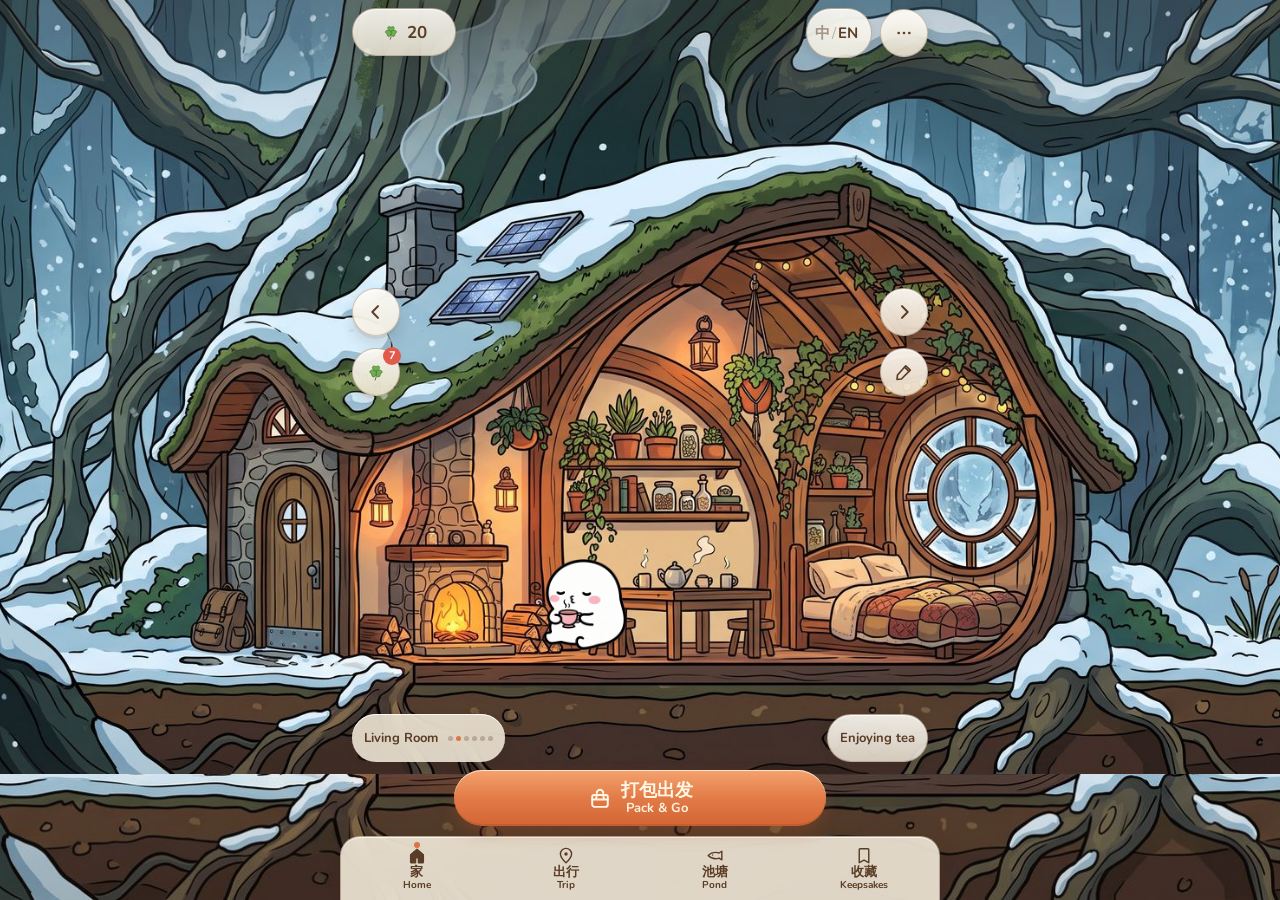
==== commit 4f5b8f4c: "P0-12: polish the phone controls and short labels Replace emoji chrome with one SVG set, keep status" ====
--- a/index.html
+++ b/index.html
@@ -148,38 +148,35 @@
 @media (max-width:480px){#about-game{padding:22px 16px 28px;font-size:15px;line-height:1.8}#about-game h2{font-size:21px}#about-game h3{font-size:17px;margin-top:18px}.site-footer{padding:14px 14px max(18px,env(safe-area-inset-bottom));gap:6px 10px;font-size:13px}}
 </style><link rel="stylesheet" href="assets/shell.css"></head><body><div id="app">
 <header class="topbar">
-  <div class="glass pill clover-pill" id="clover-pill">🍀 <b id="cl">0</b></div>
+  <div class="glass pill clover-pill" id="clover-pill"><span class="svgico" id="clover-ico"></span><b id="cl">0</b></div>
   <div class="top-right">
     <span class="glass pill lang" data-i18n-switch="lang-btn"></span>
-    <button type="button" class="glass round" id="more" aria-label="更多 More">⋯</button>
+    <button type="button" class="glass round" id="more"></button>
   </div>
 </header>
 <div class="side side-l" id="side-l">
-  <button type="button" class="glass round" id="room-prev" aria-label="上一个房间">‹</button>
-  <button type="button" class="glass round" id="collect" aria-label="收三叶草">🍀<span class="count" id="collect-n">0</span></button>
+  <button type="button" class="glass round" id="room-prev"></button>
+  <button type="button" class="glass round" id="collect"><span class="count" id="collect-n">0</span></button>
 </div>
 <div class="side side-r" id="side-r">
-  <button type="button" class="glass round" id="room-next" aria-label="下一个房间">›</button>
-  <button type="button" class="glass round" id="decorate" aria-label="布置">✎</button>
-  <button type="button" class="glass round" id="share" aria-label="分享">↗</button>
+  <button type="button" class="glass round" id="room-next"></button>
+  <button type="button" class="glass round" id="decorate"></button>
+  <button type="button" class="glass round" id="share"></button>
 </div>
 <div class="scene" id="scene"><canvas id="fx"></canvas><div class="tint" id="tint"></div><div class="edge-shade" id="shade"></div></div>
 <div id="decobar"></div>
 <div id="stage"></div>
 <div class="dock">
   <div class="edge-pills" id="edge-pills">
-    <div class="pill-col">
-      <button type="button" class="glass mini" id="harvest-all" hidden></button>
-      <button type="button" class="glass mini" id="next-goal"></button>
-      <button type="button" class="glass mini" id="room-pill"><span class="zh" id="room-zh"></span><span class="dots" id="room-dots"></span><span class="en" id="room-en"></span></button>
-    </div>
-    <div class="glass mini" id="status-pill"><span class="zh" id="st-zh"></span><span class="en" id="st-en"></span></div>
+    <button type="button" class="glass mini" id="room-pill"><span id="room-name"></span><span class="dots" id="room-dots"></span></button>
+    <button type="button" class="glass mini harvest-chip" id="harvest-all" hidden></button>
+    <div class="glass mini" id="status-pill"><span id="st-name"></span></div>
   </div>
-  <button type="button" class="cta" id="cta"><span id="cta-ico">🎒</span><span><span class="zh" id="cta-zh">打包出发</span><span class="en" id="cta-en">Pack &amp; Go</span></span></button>
+  <button type="button" class="cta" id="cta"><span class="svgico" id="cta-ico"></span><span class="cta-copy"><span class="zh" id="cta-zh">打包出发</span><span class="en" id="cta-en">Pack &amp; Go</span></span></button>
   <nav class="tabbar" id="tabbar">
     <button type="button" data-t="home"><svg viewBox="0 0 24 24" aria-hidden="true"><path d="M4 11.2 12 4l8 7.2V20a1 1 0 0 1-1 1h-5.2v-6.2H10.2V21H5a1 1 0 0 1-1-1z" fill="none" stroke="currentColor" stroke-width="1.8" stroke-linejoin="round"/></svg><span class="zh">家</span><span class="en">Home</span></button>
     <button type="button" data-t="trip"><svg viewBox="0 0 24 24" aria-hidden="true"><path d="M12 21s7-6.1 7-11a7 7 0 1 0-14 0c0 4.9 7 11 7 11z" fill="none" stroke="currentColor" stroke-width="1.8"/><circle cx="12" cy="10" r="2.2" fill="currentColor"/></svg><span class="zh">出行</span><span class="en">Trip</span></button>
-    <button type="button" data-t="pond"><svg viewBox="0 0 24 24" aria-hidden="true"><path d="M3 15c2.2 2.4 5.2 3.2 8.2 3.2 4.6 0 7.6-1.8 9.8-3.6-2.4.8-4.6.2-5.8-.8 1.8-1 2.6-2.8 1.6-4-1.8.8-3.6.8-5.4-.2-.2-1.8-2-3.4-3.8-2.6-1 1.8-2.8 2.6-4.6 3.2z" fill="none" stroke="currentColor" stroke-width="1.6" stroke-linejoin="round"/></svg><span class="zh">池塘</span><span class="en">Pond</span></button>
+    <button type="button" data-t="pond"><svg viewBox="0 0 24 24" aria-hidden="true"><path d="M3.4 12c2.8-3 6-4 9.6-4 1.5 0 2.9.3 4 .8L20.6 6.6v10.8l-3.6-2.2c-1.1.5-2.5.8-4 .8-3.6 0-6.8-1-9.6-4Z" fill="none" stroke="currentColor" stroke-width="1.8" stroke-linejoin="round"/><circle cx="9" cy="11.3" r=".85" fill="currentColor"/></svg><span class="zh">池塘</span><span class="en">Pond</span></button>
     <button type="button" data-t="keeps"><svg viewBox="0 0 24 24" aria-hidden="true"><path d="M7 3.5h10a1 1 0 0 1 1 1V21l-6-3.2L6 21V4.5a1 1 0 0 1 1-1z" fill="none" stroke="currentColor" stroke-width="1.8" stroke-linejoin="round"/></svg><span class="zh">收藏</span><span class="en">Keepsakes</span><i class="dot" hidden></i></button>
   </nav>
 </div>
@@ -481,10 +478,10 @@
 function commitDepart(foodId,charmId){const food=FOODS.find(f=>f.id===foodId);if(!food){toast(I18N.t('trip.needFood'));return}if(S.trip&&S.trip.phase==='away')return;const charm=charmId||null;const needFood=!(S.inv[food.id]>0),needCharm=!!(charm&&!(S.inv[charm]>0));if(needFood&&!food.p){toast(I18N.t('trip.cookFirst'));return}let cost=0;if(needFood)cost+=food.p;if(needCharm)cost+=CHARMS.find(c=>c.id===charm).p;if(S.clover<cost){toast(I18N.t('ad.needMore',{n:cost-S.clover}));paintStage(true);return}if(needFood){S.clover-=food.p;S.inv[food.id]=cnt(S.inv,food.id)+1}if(needCharm){const c=CHARMS.find(x=>x.id===charm);S.clover-=c.p;S.inv[charm]=cnt(S.inv,charm)+1}S.inv[food.id]--;if(charm)S.inv[charm]--;S.lastPack={food:food.id,charm};S.tripCount=(S.tripCount||0)+1;S.bag={food:null,charm:null};S.trip={phase:'packed',food:food.id,charm,leaveIn:0};pinned=null;save();closeSheet();departNow(Date.now())}
 function openGifts(){if(!S.mail.length)return;const items=S.mail.splice(0,S.mail.length);items.forEach(m=>{S.album.push({id:m.id,t:m.t});S.souv.push(m.sv);S.clover+=m.cl});S.keepsFresh=true;save();window.__gifts=items;openSheet('gifts')}
 function adButton(cost){if(cost<=S.clover)return '';if((S.tripCount||0)===0)return '';const short=cost-S.clover,n=adReward(short),st=adToday(),capped=st.n>=AD_DAILY;const label=capped?I18N.t('ad.sheetCap',{n:st.n,max:AD_DAILY}):I18N.t('ad.sheetBtn',{n,short,used:st.n,max:AD_DAILY});return `<button type="button" class="ad-btn" data-act="ad" data-n="${n}" ${capped?'data-capped="1"':''}>${esc(label)}</button>`}
-function cardFood(f,on,pick){const owned=cnt(S.inv,f.id);const sub=owned?I18N.t('trip.owned',{n:owned}):(f.p?I18N.t('trip.price',{n:f.p}):I18N.t('trip.cookFirst'));const tag=pick?'button':'div';const attr=pick?` type="button" data-act="pick" data-pick="food:${f.id}"`:'';return `<${tag} class="tcard ${on?'on':''}"${attr}><span class="mark">${on?'✓':''}</span><b>${esc(f.n)}</b><small>${esc(I18N.t('bag.foodDur',{min:f.dur[0],max:f.dur[1]}))}<br>${esc(sub)}</small></${tag}>`}
-function cardCharm(c,on,pick){const tag=pick?'button':'div';if(!c){const attr=pick?' type="button" data-act="pick" data-pick="charm:"':'';return `<${tag} class="tcard ${on?'on':''}"${attr}><span class="mark">${on?'✓':''}</span><b>${esc(I18N.t('trip.noneCharm'))}</b></${tag}>`}const owned=cnt(S.inv,c.id);const attr=pick?` type="button" data-act="pick" data-pick="charm:${c.id}"`:'';return `<${tag} class="tcard ${on?'on':''}"${attr}><span class="mark">${on?'✓':''}</span><b>${esc(c.ic+' '+c.n)}</b><small>${esc(owned?I18N.t('trip.owned',{n:owned}):I18N.t('trip.price',{n:c.p}))}</small></${tag}>`}
-function confirmHTML(){const d=draftNow();if(!d||!d.food)return `<p>${esc(I18N.t('trip.needFood'))}</p>`;const w=whyLines(d.food,d.charm);const goals=GOALS.map(g=>`<button type="button" data-act="goal" data-goal="${g}" class="${g===tripGoal&&!pinned?'on':''}">${bi('goal.'+g)}</button>`).join('');return `<h3>${esc(I18N.t('trip.ask'))}</h3><div class="goals">${goals}</div><div class="pair" style="margin-top:8px">${cardFood(d.food,true,false)}${cardCharm(d.charm,true,false)}</div><div class="row-btns" style="margin-top:8px"><button type="button" data-act="shuffle">${bi('trip.shuffle')}</button><button type="button" data-act="custom">${bi('trip.custom')}</button></div><ul class="why">${w.lines.map(x=>'<li>'+esc(x)+'</li>').join('')}</ul><div class="total">${esc(I18N.t('trip.total',{n:w.cost}))} · ${esc(I18N.t('trip.balance',{n:S.clover}))}</div>${adButton(w.cost)}`}
-function tripWorkHTML(){if(S.trip&&S.trip.phase==='packed')return `<div class="tcard"><b>${esc(I18N.t('bag.packed'))}</b><button type="button" class="menu-row" data-act="unpack">${esc(I18N.t('bag.unpack'))}</button></div>`;const foods=FOODS.filter(f=>(S.inv[f.id]>0)||(f.p&&!f.cook)||f.cook);const charms=[null,...CHARMS];const goals=GOALS.map(g=>`<button type="button" data-act="goal" data-goal="${g}" class="${g===tripGoal?'on':''}">${bi('goal.'+g)}</button>`).join('');const foodCards=foods.map(f=>cardFood(f,S.bag.food===f.id,true)).join('');const charmCards=charms.map(c=>cardCharm(c,c?S.bag.charm===c.id:!S.bag.charm,true)).join('');const sel=selection();const cost=comboCost(sel.food,sel.charm);const w=sel.food?whyLines(sel.food,sel.charm):{lines:[I18N.t('trip.needFood')],cost:0};const shopSeeds=CROPS.map(c=>`<button type="button" class="tcard" data-act="item" data-kind="seed" data-id="${c.id}"><b>${esc(c.ic+c.n)}</b><small>${esc(I18N.t('shop.seedDesc',{h:c.h,p:c.p,owned:cnt(S.seeds,c.id)}).replace(/<br>/g,' · '))}</small></button>`).join('');const shopFurn=FURN.map(f=>`<button type="button" class="tcard" data-act="item" data-kind="furn" data-id="${f.id}"><b>${esc(f.n)}</b><small>${esc(I18N.t('trip.price',{n:f.p}))}</small></button>`).join('');const again=S.lastPack?`<button type="button" class="menu-row" data-act="again">${esc(I18N.t('trip.again'))}</button>`:'';return `<h3>${esc(I18N.t('trip.title'))}</h3><div class="goals">${goals}</div><button type="button" class="menu-row" data-act="recommend">${esc(I18N.t('trip.recommend'))}</button><h4>${esc(I18N.t('trip.bag'))}</h4><div class="hscroll">${foodCards}</div><div class="hscroll">${charmCards}</div><ul class="why">${w.lines.map(x=>'<li>'+esc(x)+'</li>').join('')}</ul><div class="total">${esc(I18N.t('trip.total',{n:cost}))} · ${esc(I18N.t('trip.balance',{n:S.clover}))}</div>${adButton(cost)}${again}<h4>${esc(I18N.t('trip.sup'))}</h4><div class="hscroll">${shopSeeds}${shopFurn}</div><p><small>${esc(I18N.t('trip.readyHint',{n:readyCount()}))}</small></p>`}
+function cardFood(f,on,pick){const owned=cnt(S.inv,f.id);const price=owned?esc(I18N.t('trip.owned',{n:owned})):(f.p?coin(f.p):esc(I18N.t('trip.cookShort')));const tag=pick?'button':'div';const attr=pick?` type="button" data-act="pick" data-pick="food:${f.id}"`:'';return `<${tag} class="tcard ${on?'on':''}"${attr}>${mark(on)}<b class="tname">${esc(f.n)}</b><small>${esc(I18N.t('bag.foodDur',{min:f.dur[0],max:f.dur[1]}))}</small><span class="price">${price}</span></${tag}>`}
+function cardCharm(c,on,pick){const tag=pick?'button':'div';if(!c){const attr=pick?' type="button" data-act="pick" data-pick="charm:"':'';return `<${tag} class="tcard ${on?'on':''}"${attr}>${mark(on)}<b class="tname">${esc(I18N.t('trip.noneCharm'))}</b></${tag}>`}const owned=cnt(S.inv,c.id);const attr=pick?` type="button" data-act="pick" data-pick="charm:${c.id}"`:'';const price=owned?esc(I18N.t('trip.owned',{n:owned})):coin(c.p);return `<${tag} class="tcard ${on?'on':''}"${attr}>${mark(on)}<b class="tname">${esc(c.n)}</b><span class="price">${price}</span></${tag}>`}
+function confirmHTML(){const d=draftNow();if(!d||!d.food)return `<p>${esc(I18N.t('trip.needFood'))}</p>`;const w=whyLines(d.food,d.charm);const goals=GOALS.map(g=>`<button type="button" data-act="goal" data-goal="${g}" class="${g===tripGoal&&!pinned?'on':''}">${bi('goal.'+g)}</button>`).join('');return `<h3>${esc(I18N.t('trip.ask'))}</h3><div class="goals">${goals}</div><div class="pair">${cardFood(d.food,true,false)}${cardCharm(d.charm,true,false)}</div><div class="row-btns"><button type="button" data-act="shuffle">${bi('trip.shuffle')}</button><button type="button" data-act="custom">${bi('trip.custom')}</button></div><ul class="why">${w.lines.map(x=>'<li>'+esc(x)+'</li>').join('')}</ul>${ledger(w.cost)}${adButton(w.cost)}`}
+function tripWorkHTML(){if(S.trip&&S.trip.phase==='packed')return `<div class="trip-board"><p class="tname">${esc(I18N.t('bag.packed'))}</p><button type="button" class="menu-row" data-act="unpack">${esc(I18N.t('bag.unpack'))}</button></div>`;const foods=FOODS.filter(f=>(S.inv[f.id]>0)||(f.p&&!f.cook)||f.cook);const charms=[null,...CHARMS];const goals=GOALS.map(g=>`<button type="button" data-act="goal" data-goal="${g}" class="${g===tripGoal?'on':''}">${bi('goal.'+g)}</button>`).join('');const foodCards=foods.map(f=>cardFood(f,S.bag.food===f.id,true)).join('');const charmCards=charms.map(c=>cardCharm(c,c?S.bag.charm===c.id:!S.bag.charm,true)).join('');const sel=selection();const cost=comboCost(sel.food,sel.charm);const w=sel.food?whyLines(sel.food,sel.charm):{lines:[I18N.t('trip.needFood')],cost:0};const shopSeeds=CROPS.map(c=>`<button type="button" class="tcard" data-act="item" data-kind="seed" data-id="${c.id}">${mark(false)}<b class="tname">${esc(c.n)}</b><span class="price">${coin(c.p)}</span></button>`).join('');const shopFurn=FURN.map(f=>`<button type="button" class="tcard" data-act="item" data-kind="furn" data-id="${f.id}">${mark(false)}<b class="tname">${esc(f.n)}</b><span class="price">${coin(f.p)}</span></button>`).join('');const again=S.lastPack?`<button type="button" class="menu-row" data-act="again">${esc(I18N.t('trip.again'))}</button>`:'';return `<div class="trip-board"><h3>${esc(I18N.t('trip.title'))}</h3><div class="goals">${goals}</div><button type="button" class="menu-row" data-act="recommend">${esc(I18N.t('trip.recommend'))}</button><h4>${esc(I18N.t('trip.bag'))}</h4><div class="hscroll">${foodCards}</div><div class="hscroll">${charmCards}</div><ul class="why">${w.lines.map(x=>'<li>'+esc(x)+'</li>').join('')}</ul>${ledger(cost)}${adButton(cost)}${again}<h4>${esc(I18N.t('trip.sup'))}</h4><div class="hscroll">${shopSeeds}${shopFurn}</div></div>`}
 function diaryDays(){const today=sh(Date.now()).day;return [...new Set([...Object.keys(S.diary),today])].sort()}
 function diaryBlock(){const today=sh(Date.now()).day,days=diaryDays();if(!diaryDay||!days.includes(diaryDay))diaryDay=days[days.length-1];const i=days.indexOf(diaryDay);let L=[...(S.diary[diaryDay]||[])].sort((a,b)=>a.h-b.h);const isToday=diaryDay===today;if(!L.length)L=[{k:'@emptyToday'}];const [,m,d]=diaryDay.split('-');const t0=Date.parse(diaryDay+'T12:00:00+08:00');const paras=L.map(e=>{const txt=e.t?e.t:e.k==='@filler'?fillerFor(diaryDay):e.k==='@emptyToday'?(isToday?I18N.t('diary.emptyToday'):fillerFor(diaryDay)):I18N.t(e.k,resolveVars(e.a));return `<p>${txt}</p>`}).join('');return `<div class="tabs"><button type="button" data-act="dd" data-dd="-1" ${i<=0?'disabled':''}>${esc(I18N.t('diary.prev'))}</button><button type="button" data-act="days">${esc(I18N.t('keep.index'))}</button><button type="button" data-act="dd" data-dd="1" ${i>=days.length-1?'disabled':''}>${esc(I18N.t('diary.next'))}</button></div><div class="book"><h3>${esc(formatDiaryDate(+m,+d))} · ${esc(SEASONS[seasonAt(t0)].n)} · ${esc(WN[weatherAt(t0)])}${isToday?` <span class="tag">${esc(I18N.t('diary.today'))}</span>`:''}</h3>${paras}</div>`}
 function keepsHTML(){const segs=['pc','diary','souv'].map(id=>`<button type="button" data-act="seg" data-seg="${id}" class="${keepSeg===id?'on':''}">${bi('keep.'+id)}</button>`).join('');let body='';if(keepSeg==='pc'){body=`<div class="keep-grid">${PLACES.map(p=>{const seen=S.visits[p.id]||0;if(!seen)return `<button type="button" class="pcard" data-act="place" data-id="${p.id}"><div class="ph">?</div><small>${esc(p.ic)} ${esc(I18N.t('keep.locked',{got:0}))}</small></button>`;return `<button type="button" class="pcard" data-act="place" data-id="${p.id}">${pcArt(p.id)}<small>${esc(p.n)} ${esc(I18N.t('keep.progress',{got:Math.min(3,seen)}))}</small></button>`}).join('')}</div>`}else if(keepSeg==='diary')body=diaryBlock();else{const items=S.souv.length?S.souv.map(s=>`<div class="pcard"><b>${esc(souvLabel(s))}</b></div>`).join(''):`<p>${esc(I18N.t('keep.emptySouv'))}</p>`;const photos=(S.vis.photos||[]).map(id=>{const v=VIS.find(x=>x.id===id);return `<div class="pcard">${photoArt(id)}<small>${esc(I18N.t('album.photoWith',{v:v?v.n:id,n:cnt(S.vis.meets,id)}))}</small></div>`}).join('');body=`<div class="keep-grid">${items}${photos}</div>`}return `<div class="segs">${segs}</div>${body}`}
@@ -503,13 +500,32 @@
 function decoHTMLBar(){if(!edit)return '';const owned=FURN.filter(f=>cnt(S.furn,f.id)>0);const chips=owned.map(f=>{const placed=S.deco.filter(d=>d.id===f.id).length;return `<button type="button" data-act="placefurn" data-id="${f.id}" ${placed>=S.furn[f.id]?'disabled':''}>${esc(I18N.t('deco.placeBtn',{ic:f.ic,n:f.n,left:S.furn[f.id]-placed}))}</button>`}).join('')||`<small>${esc(I18N.t('deco.noFurn'))}</small>`;const tools=selDeco>=0&&S.deco[selDeco]?`<button type="button" data-act="zoom" data-z="1.15">${esc(I18N.t('deco.zoomIn'))}</button><button type="button" data-act="zoom" data-z="0.87">${esc(I18N.t('deco.zoomOut'))}</button><button type="button" data-act="unplace">${esc(I18N.t('deco.unplace'))}</button>`:'';return `<div class="glass">${esc(I18N.t('deco.help'))}<div class="chips">${chips}</div><div class="chips">${tools}</div></div>`}
 function sheetHTML(){if(sheetName==='confirm')return confirmHTML();if(sheetName==='gifts')return giftsHTML();if(sheetName==='rooms')return roomsHTML();if(sheetName==='more')return moreHTML();if(sheetName==='settings')return settingsHTML();if(sheetName==='save')return saveHTML();if(sheetName==='help')return helpHTML();if(sheetName==='place')return placeHTML();if(sheetName==='item')return itemHTML();if(sheetName==='plant')return plantHTML();if(sheetName==='cook')return cookHTML();if(sheetName==='visitor')return visitorHTML();if(sheetName==='days')return daysHTML();return ''}
 function paintStage(force){const stage=$('stage'),body=$('sheet-body'),card=$('sheet-card');if(!stage||!body)return;const sig=[tab,sheetName,keepSeg,tripGoal,goalRot[tripGoal]||0,pinned&&pinned.food,pinned&&pinned.charm,edit,selDeco,S.bag.food,S.bag.charm,S.clover,S.mail.length,(S.ads&&S.ads.n)||0,diaryDay,I18N.lang,placeId||'',itemRef?itemRef.kind+itemRef.id:'',JSON.stringify(S.inv),JSON.stringify(S.seeds),JSON.stringify(S.produce),JSON.stringify(S.furn),S.plots.map(p=>p&&p.crop+cropStage(p)).join(),S.souv.length,(S.vis.photos||[]).length,S.trip&&S.trip.phase||''].join('|');const tabChanged=sig.slice(0,sig.indexOf('|'))!==(stageSig.split('|')[0]||'');if(force||sig!==stageSig){const top=tabChanged?0:stage.scrollTop;stageSig=sig;let html='',on=false;if(tab==='keeps'){html=keepsHTML();on=true}else if(tab==='trip'&&home()&&!(S.trip&&S.trip.phase==='away')&&sheetName!=='confirm'){html=tripWorkHTML();on=true}stage.innerHTML=html;stage.classList.toggle('on',on);stage.scrollTop=top;body.innerHTML=sheetName?sheetHTML():'';if(card)card.classList.toggle('tall',!!sheetName&&sheetName!=='confirm')}const bar=$('decobar');if(bar)bar.innerHTML=decoHTMLBar()}
-function paintHud(){if(!$('cta'))return;rollReady();const cl=$('cl');if(cl)cl.textContent=S.clover;const mode=ctaMode();const cta=$('cta');cta.hidden=mode==='hidden';cta.classList.toggle('travel',mode==='travel');cta.classList.toggle('gold',mode==='gifts');const ico={pack:'🎒',depart:'🧳',travel:'🕒',gifts:'🎁',pond:'🐟',send:'🚪'}[mode]||'🎒';$('cta-ico').textContent=ico;let zKey='cta.pack',eKey='cta.pack',vars={};if(mode==='travel'){zKey=eKey='cta.travel';vars={time:clockStr()}}else if(mode==='gifts'){zKey=eKey='cta.gifts'}else if(mode==='pond'){zKey=eKey='cta.pond'}else if(mode==='send'){zKey=eKey='cta.send'}else if(mode==='depart'){const sel=selection();const cost=comboCost(sel.food,sel.charm);zKey=eKey=cost>0?'cta.buygo':'cta.depart'}if($('cta-zh'))$('cta-zh').textContent=I18N.tr('zh',zKey,vars);if($('cta-en'))$('cta-en').textContent=I18N.tr('en',eKey,vars);const r=viewRoom();const roomId=tab==='pond'?'pond':r;if($('room-zh'))$('room-zh').textContent=I18N.tr('zh','room.'+roomId+'.n');if($('room-en'))$('room-en').textContent=I18N.tr('en','room.'+roomId+'.n');if($('room-dots')){$('room-dots').innerHTML=tab==='pond'?'':ROOMS.map(x=>`<i class="${x.id===r?'on':''}"></i>`).join('')}const act=curAct();if($('st-zh'))$('st-zh').textContent=home()?I18N.tr('zh','status.home',{act:I18N.tr('zh','act.'+act+'.short')}):I18N.tr('zh','status.away');if($('st-en'))$('st-en').textContent=home()?I18N.tr('en','status.home',{act:I18N.tr('en','act.'+act+'.short')}):I18N.tr('en','status.away');const got=PLACES.filter(p=>S.visits[p.id]).length;if($('next-goal')){$('next-goal').innerHTML=bi('next.pc',{n:got,total:PLACES.length})}const ripe=ripeCount();const hb=$('harvest-all');if(hb){hb.hidden=!(ripe>0&&tab==='home');hb.textContent=I18N.t('plant.ready',{n:ripe})}const rc=readyCount();const cb=$('collect');if(cb){cb.hidden=!(rc>0&&(tab==='home'||(tab==='trip'&&!home())));const n=$('collect-n');if(n)n.textContent=rc}const showArrows=(tab==='home'||(tab==='trip'&&!home()))&&!edit;const prev=$('room-prev'),next=$('room-next');if(prev)prev.hidden=!showArrows&&!(tab==='home');if(next)next.hidden=!showArrows&&!(tab==='home');if(prev)prev.hidden=!(tab==='home'||(tab==='trip'&&!home()));if(next)next.hidden=prev.hidden;const deco=$('decorate');if(deco){const indoor=home()&&tab==='home'&&['living','reading','kitchen'].includes(viewRoom());deco.hidden=!indoor;deco.classList.toggle('on',edit)}const share=$('share');if(share)share.hidden=tab!=='keeps';const pills=$('edge-pills');if(pills)pills.hidden=tab==='keeps'||(tab==='trip'&&home()&&!(S.trip&&S.trip.phase==='away'));document.body.classList.toggle('night',(()=>{const h=hourAt(Date.now());return h>=21||h<5})());document.body.classList.toggle('bright',!document.body.classList.contains('night'));document.body.classList.toggle('keeps-tab',tab==='keeps');document.body.classList.toggle('trip-work',tab==='trip'&&home()&&!(S.trip&&S.trip.phase==='away')&&sheetName!=='confirm');document.body.classList.toggle('sheet-open',!!sheetName);document.querySelectorAll('#tabbar button').forEach(b=>{b.classList.toggle('on',b.dataset.t===tab);const dot=b.querySelector('.dot');if(dot)dot.hidden=!(b.dataset.t==='keeps'&&(S.keepsFresh||(S.mail&&S.mail.length)))});const pop=$('pop');if(pop&&mode!=='travel')pop.hidden=true}
+const UI={
+ clover:'<svg viewBox="-22 -28 44 58" aria-hidden="true"><path d="M0,6 q2,9 -2,16" fill="none" stroke="#5A3D26" stroke-width="2.2" stroke-linecap="round"/><path d="M0,1 C-13,-5 -12,-20 0,-13 C12,-20 13,-5 0,1Z" fill="#6FAE4E" stroke="#3d6b30" stroke-width="1.5"/><path transform="rotate(120)" d="M0,1 C-13,-5 -12,-20 0,-13 C12,-20 13,-5 0,1Z" fill="#6FAE4E" stroke="#3d6b30" stroke-width="1.5"/><path transform="rotate(240)" d="M0,1 C-13,-5 -12,-20 0,-13 C12,-20 13,-5 0,1Z" fill="#6FAE4E" stroke="#3d6b30" stroke-width="1.5"/></svg>',
+ chevL:'<svg viewBox="0 0 24 24" aria-hidden="true"><path d="M14.2 5.6 8 12l6.2 6.4" fill="none" stroke="currentColor" stroke-width="2.2" stroke-linecap="round" stroke-linejoin="round"/></svg>',
+ chevR:'<svg viewBox="0 0 24 24" aria-hidden="true"><path d="M9.8 5.6 16 12l-6.2 6.4" fill="none" stroke="currentColor" stroke-width="2.2" stroke-linecap="round" stroke-linejoin="round"/></svg>',
+ more:'<svg viewBox="0 0 24 24" aria-hidden="true"><circle cx="6.2" cy="12" r="1.45" fill="currentColor"/><circle cx="12" cy="12" r="1.45" fill="currentColor"/><circle cx="17.8" cy="12" r="1.45" fill="currentColor"/></svg>',
+ pen:'<svg viewBox="0 0 24 24" aria-hidden="true"><path d="M14 5.2 18.8 10 9.2 19.6 4.4 20l.5-4.8Z" fill="none" stroke="currentColor" stroke-width="1.8" stroke-linejoin="round"/><path d="m12.6 6.6 4.8 4.8" fill="none" stroke="currentColor" stroke-width="1.8" stroke-linecap="round"/></svg>',
+ share:'<svg viewBox="0 0 24 24" aria-hidden="true"><path d="M12 15V5.2M8.4 8.4 12 4.8l3.6 3.6" fill="none" stroke="currentColor" stroke-width="1.8" stroke-linecap="round" stroke-linejoin="round"/><path d="M6.2 12.2V18a2 2 0 0 0 2 2h7.6a2 2 0 0 0 2-2v-5.8" fill="none" stroke="currentColor" stroke-width="1.8" stroke-linecap="round"/></svg>',
+ pack:'<svg viewBox="0 0 24 24" aria-hidden="true"><path d="M9 7.4a3 3 0 0 1 6 0" fill="none" stroke="currentColor" stroke-width="1.8" stroke-linecap="round"/><path d="M6.6 9.2h10.8c1 0 1.8.8 1.8 1.8V18a2.2 2.2 0 0 1-2.2 2.2H7A2.2 2.2 0 0 1 4.8 18v-7c0-1 .8-1.8 1.8-1.8Z" fill="none" stroke="currentColor" stroke-width="1.8"/><path d="M4.8 13.4h14.4M9.2 9.2 8.4 12.4M14.8 9.2l.8 3.2" fill="none" stroke="currentColor" stroke-width="1.7" stroke-linecap="round"/></svg>',
+ clock:'<svg viewBox="0 0 24 24" aria-hidden="true"><circle cx="12" cy="12" r="7" fill="none" stroke="currentColor" stroke-width="1.8"/><path d="M12 8.4V12l2.6 1.8" fill="none" stroke="currentColor" stroke-width="1.8" stroke-linecap="round" stroke-linejoin="round"/></svg>',
+ gift:'<svg viewBox="0 0 24 24" aria-hidden="true"><rect x="4.6" y="10" width="14.8" height="8.8" rx="2" fill="none" stroke="currentColor" stroke-width="1.8"/><path d="M4.6 14h14.8M12 10v8.8" stroke="currentColor" stroke-width="1.8"/><path d="M12 10c-1.8-3-5-3.2-5-1.1S10.2 10 12 10c1.8-3 5-3.2 5-1.1S13.8 10 12 10Z" fill="none" stroke="currentColor" stroke-width="1.6" stroke-linejoin="round"/></svg>',
+ fish:'<svg viewBox="0 0 24 24" aria-hidden="true"><path d="M3.4 12c2.8-3 6-4 9.6-4 1.5 0 2.9.3 4 .8L20.6 6.6v10.8l-3.6-2.2c-1.1.5-2.5.8-4 .8-3.6 0-6.8-1-9.6-4Z" fill="none" stroke="currentColor" stroke-width="1.8" stroke-linejoin="round"/><circle cx="9" cy="11.3" r=".85" fill="currentColor"/></svg>',
+ door:'<svg viewBox="0 0 24 24" aria-hidden="true"><path d="M7 19.6V6.6A1.8 1.8 0 0 1 8.8 4.8h6.4A1.8 1.8 0 0 1 17 6.6v13" fill="none" stroke="currentColor" stroke-width="1.8" stroke-linecap="round"/><path d="M5.2 19.6h13.6" stroke="currentColor" stroke-width="1.8" stroke-linecap="round"/><circle cx="14.2" cy="12.2" r=".9" fill="currentColor"/></svg>',
+ leaf:'<svg viewBox="0 0 24 24" aria-hidden="true"><path d="M5 16.6C8.2 8.4 14 5.2 19.4 4.6 19 11 16 16.2 8.4 18.6 7.8 17.2 6.2 16.7 5 16.6Z" fill="#6FAE4E" stroke="#3d6b30" stroke-width="1.2" stroke-linejoin="round"/><path d="M9.2 14.4c1.8-1.8 3.6-3 5.8-3.8" fill="none" stroke="#3d6b30" stroke-width="1.2" stroke-linecap="round"/></svg>',
+ check:'<svg viewBox="0 0 24 24" aria-hidden="true"><path d="M6.4 12.2 10.2 16l7.4-8" fill="none" stroke="currentColor" stroke-width="2.4" stroke-linecap="round" stroke-linejoin="round"/></svg>'
+};
+function mountIcon(id,name,mode){const el=$(id);if(!el)return;const html='<span class="svgico">'+UI[name]+'</span>';if(mode==='pre')el.insertAdjacentHTML('afterbegin',html);else el.innerHTML=html}
+function mark(on){return `<span class="mark${on?' on':''}">${on?UI.check:''}</span>`}
+function coin(n){return UI.clover+'<b>'+n+'</b>'}
+function ledger(cost){return `<div class="ledger"><span>${esc(I18N.t('trip.totalLabel'))} ${coin(cost)}</span><span>${esc(I18N.t('trip.balanceLabel'))} ${coin(S.clover)}</span></div>`}
+function paintHud(){if(!$('cta'))return;rollReady();const cl=$('cl');if(cl)cl.textContent=S.clover;const mode=ctaMode();const cta=$('cta');cta.hidden=mode==='hidden';cta.classList.toggle('travel',mode==='travel');cta.classList.toggle('gold',mode==='gifts');const ico={pack:'pack',depart:'pack',travel:'clock',gifts:'gift',pond:'fish',send:'door'}[mode]||'pack';if($('cta-ico'))$('cta-ico').innerHTML=UI[ico];let zKey='cta.pack',eKey='cta.pack',vars={};if(mode==='travel'){zKey=eKey='cta.travel';vars={time:clockStr()}}else if(mode==='gifts'){zKey=eKey='cta.gifts'}else if(mode==='pond'){zKey=eKey='cta.pond'}else if(mode==='send'){zKey=eKey='cta.send'}else if(mode==='depart'){const sel=selection();const cost=comboCost(sel.food,sel.charm);zKey=eKey=cost>0?'cta.buygo':'cta.depart'}if($('cta-zh'))$('cta-zh').textContent=I18N.tr('zh',zKey,vars);if($('cta-en'))$('cta-en').textContent=I18N.tr('en',eKey,vars);const r=viewRoom();const roomId=tab==='pond'?'pond':r;if($('room-name'))$('room-name').textContent=I18N.t('room.'+roomId+'.n');if($('room-dots')){$('room-dots').hidden=tab==='pond';$('room-dots').innerHTML=tab==='pond'?'':ROOMS.map(x=>`<i class="${x.id===r?'on':''}"></i>`).join('')}const act=curAct();if($('st-name'))$('st-name').textContent=home()?I18N.t('act.'+act+'.short'):I18N.t('status.away');const ripe=ripeCount();const hb=$('harvest-all');if(hb){hb.hidden=!(ripe>0&&tab==='home');hb.innerHTML='<span class="svgico">'+UI.leaf+'</span><span>×'+ripe+'</span>';hb.setAttribute('aria-label',I18N.t('plant.ready',{n:ripe}))}const rc=readyCount();const cb=$('collect');if(cb){cb.hidden=!(rc>0&&(tab==='home'||(tab==='trip'&&!home())));const n=$('collect-n');if(n)n.textContent=rc}const showArrows=(tab==='home'||(tab==='trip'&&!home()))&&!edit;const prev=$('room-prev'),next=$('room-next');if(prev)prev.hidden=!showArrows&&!(tab==='home');if(next)next.hidden=!showArrows&&!(tab==='home');if(prev)prev.hidden=!(tab==='home'||(tab==='trip'&&!home()));if(next)next.hidden=prev.hidden;const deco=$('decorate');if(deco){const indoor=home()&&tab==='home'&&['living','reading','kitchen'].includes(viewRoom());deco.hidden=!indoor;deco.classList.toggle('on',edit)}const share=$('share');if(share)share.hidden=tab!=='keeps';[['room-prev','chrome.prev'],['room-next','chrome.next'],['collect','chrome.collect'],['decorate','chrome.deco'],['share','chrome.share'],['more','chrome.more']].forEach(([id,k])=>{const el=$(id);if(el)el.setAttribute('aria-label',I18N.t(k))});const pills=$('edge-pills');if(pills)pills.hidden=tab==='keeps'||(tab==='trip'&&home()&&!(S.trip&&S.trip.phase==='away'));document.body.classList.toggle('night',(()=>{const h=hourAt(Date.now());return h>=21||h<5})());document.body.classList.toggle('bright',!document.body.classList.contains('night'));document.body.classList.toggle('keeps-tab',tab==='keeps');document.body.classList.toggle('trip-work',tab==='trip'&&home()&&!(S.trip&&S.trip.phase==='away')&&sheetName!=='confirm');document.body.classList.toggle('sheet-open',!!sheetName);document.querySelectorAll('#tabbar button').forEach(b=>{b.classList.toggle('on',b.dataset.t===tab);const dot=b.querySelector('.dot');if(dot)dot.hidden=!(b.dataset.t==='keeps'&&(S.keepsFresh||(S.mail&&S.mail.length)))});const pop=$('pop');if(pop&&mode!=='travel')pop.hidden=true}
 function toggleItin(){const pop=$('pop');if(!pop)return;if(!pop.hidden){pop.hidden=true;if(popPushed){popPushed=false;swallowPop=true;history.back()}return}const tr=S.trip||{};const food=FOODS.find(f=>f.id===tr.food);const charm=tr.charm?CHARMS.find(c=>c.id===tr.charm):null;pop.hidden=false;pop.innerHTML=`<b>${esc(I18N.t('itin.title'))}</b><p>${esc(I18N.t('itin.left',{time:clockStr()}))}<br>${esc(food?food.n:'')} ${charm?esc(charm.n):esc(I18N.t('trip.noneCharm'))}<br><small>${esc(I18N.t('itin.unknown'))}</small></p>`;if(!popPushed){history.pushState({dango:'pop'},'');popPushed=true}}
 function toggleEdit(){if(!home())return;if(edit){edit=false;selDeco=-1;swallowPop=true;history.back();render(false);return}edit=true;history.pushState({dango:'edit'},'');render(false)}
 function setTab(next){if(popPushed){const pop=$('pop');if(pop)pop.hidden=true;popPushed=false}if(sheetName)closeSheet();if(next===tab)return;const wasHome=tab==='home';tab=next;if(next!=='home')edit=false;if(next==='keeps'){S.keepsFresh=false;save()}if(wasHome&&next!=='home')history.pushState({dango:'tab'},'');render()}
 function onAct(e){const sel=e.target.closest('select');if(sel&&sel.dataset.act==='plant')return;const t=e.target.closest('[data-act]');if(!t)return;const act=t.dataset.act;if(act==='goal'){tripGoal=t.dataset.goal;pinned=null;goalRot[tripGoal]=0;paintStage(true);paintHud();return}if(act==='shuffle'){pinned=null;goalRot[tripGoal]=(goalRot[tripGoal]||0)+1;paintStage(true);paintHud();return}if(act==='custom'){const d=draftNow();if(d&&d.food){S.bag.food=d.food.id;S.bag.charm=d.charm?d.charm.id:null;save()}sheetName=null;sheetPushed=false;document.body.classList.remove('sheet-open');tab='trip';edit=false;render();return}if(act==='pick'){const [k,id]=t.dataset.pick.split(':');if(k==='food'){const f=FOODS.find(x=>x.id===id);if(f&&!(S.inv[f.id]>0)&&!f.p){toast(I18N.t('trip.cookFirst'));return}S.bag.food=S.bag.food===id?null:id}else S.bag.charm=S.bag.charm===id?null:(id||null);save();paintStage(true);paintHud();return}if(act==='recommend'){pinned=null;const d=currentRec();if(d&&d.food){S.bag.food=d.food.id;S.bag.charm=d.charm?d.charm.id:null;save()}paintStage(true);paintHud();return}if(act==='again'){if(S.lastPack)pinned={...S.lastPack};openSheet('confirm');return}if(act==='ad'){if(t.dataset.capped){toast(I18N.t('ad.cappedToast'));return}watchCloverAd(+t.dataset.n||adReward(1));return}if(act==='take'){closeSheet();return}if(act==='unpack'){const tr=S.trip;if(tr&&tr.phase==='packed'){S.inv[tr.food]=cnt(S.inv,tr.food)+1;if(tr.charm)S.inv[tr.charm]=cnt(S.inv,tr.charm)+1;S.trip=null;save();render(false)}return}if(act==='seg'){keepSeg=t.dataset.seg;paintStage(true);return}if(act==='place'){placeId=t.dataset.id;const seen=S.visits[placeId]||0;if(seen){showPc(placeId);return}openSheet('place');return}if(act==='dd'){const days=diaryDays();if(!diaryDay||!days.includes(diaryDay))diaryDay=days[days.length-1];const i=days.indexOf(diaryDay)+(+t.dataset.dd);if(i<0||i>=days.length)return;diaryDay=days[i];beep(500,.05);paintStage(true);return}if(act==='days'){openSheet('days');return}if(act==='pickday'){diaryDay=t.dataset.day;closeSheet();keepSeg='diary';paintStage(true);return}if(act==='item'){itemRef={kind:t.dataset.kind,id:t.dataset.id};openSheet('item');return}if(act==='buy'){buy(t.dataset.kind,t.dataset.id);return}if(act==='room'){room=t.dataset.room;selDeco=-1;closeSheet();tab='home';render();return}if(act==='open'){openSheet(t.dataset.open);return}if(act==='sound'){if(amb){ambient(false);S.soundOn=false}else{ambient(true);S.soundOn=true}save();paintStage(true);paintHud();return}if(act==='speed'){S.speed=+t.dataset.speed||1;save();paintStage(true);paintHud();return}if(act==='copy'){const text=JSON.stringify(S);const done=()=>toast(I18N.t('save.copied'));if(navigator.clipboard&&navigator.clipboard.writeText)navigator.clipboard.writeText(text).then(done).catch(()=>{try{const ta=document.createElement('textarea');ta.value=text;document.body.appendChild(ta);ta.select();document.execCommand('copy');ta.remove();done()}catch(err){toast(I18N.t('save.fail'))}});else toast(I18N.t('save.fail'));return}if(act==='harvest-all'){harvestAll();return}if(act==='fill'){fillPots();return}if(act==='harvest'){const i=+t.dataset.pot,p=S.plots[i];if(!p)return;const c=CROPS.find(x=>x.id===p.crop);S.produce[c.id]=cnt(S.produce,c.id)+2;S.plots[i]=null;toast(I18N.t('toast.harvested',{ic:c.ic,n:c.n}));diary(Date.now(),'diary.harvest',{c:{k:'crop.'+c.id+'.n'}},2);beep(880);save();render(false);return}if(act==='cook'){const f=FOODS.find(x=>x.id===t.dataset.id);if(!f)return;for(const [k,n] of Object.entries(f.cook))S.produce[k]-=n;S.inv[f.id]=cnt(S.inv,f.id)+1;toast(I18N.t('toast.cooked',{ic:f.ic,n:f.n}));diary(Date.now(),'diary.cook',{f:{k:'food.'+f.id+'.n'}},2);beep(700);save();paintStage(true);return}if(act==='placefurn'){const f=FURN.find(x=>x.id===t.dataset.id);if(!f)return;S.deco.push({id:f.id,room:viewRoom(),x:45,b:12,w:f.w});selDeco=S.deco.length-1;save();renderScene(false);paintStage(true);return}if(act==='zoom'){const d=S.deco[selDeco];if(!d)return;d.w=Math.max(3,Math.min(40,d.w*(+t.dataset.z)));save();renderScene(false);return}if(act==='unplace'){if(selDeco<0)return;S.deco.splice(selDeco,1);selDeco=-1;save();render(false);return}}
 function onCta(){const mode=ctaMode();if(mode==='travel'){toggleItin();return}if(mode==='gifts'){openGifts();return}if(mode==='pond'){enterPondFull();return}if(mode==='send'){departNow(Date.now());return}if(mode==='depart'){const sel=selection();if(!sel.food){toast(I18N.t('trip.needFood'));return}commitDepart(sel.food.id,sel.charm&&sel.charm.id);return}openSheet('confirm')}
-function initShell(){tab=normalizeTab(tab);const bump=()=>{document.body.classList.remove('idle');clearTimeout(window.__idle);window.__idle=setTimeout(()=>document.body.classList.add('idle'),3000);if(S.soundOn&&!amb){try{ambient(true)}catch(e){}}};['pointerdown','keydown'].forEach(ev=>addEventListener(ev,bump,{passive:true}));bump();$('more').onclick=()=>openSheet('more');$('room-prev').onclick=()=>goRoom(-1);$('room-next').onclick=()=>goRoom(1);$('collect').onclick=()=>collectAll();$('decorate').onclick=()=>toggleEdit();$('share').onclick=()=>shareKeeps();$('room-pill').onclick=()=>openSheet('rooms');$('next-goal').onclick=()=>{keepSeg='pc';setTab('keeps')};$('harvest-all').onclick=()=>harvestAll();$('cta').onclick=()=>onCta();document.querySelectorAll('#tabbar button').forEach(b=>b.onclick=()=>setTab(b.dataset.t));$('stage').addEventListener('click',onAct);const onPlant=e=>{const s=e.target;if(!s||s.dataset.act!=='plant'||!s.value)return;const c=CROPS.find(x=>x.id===s.value);if(!c||!(S.seeds[c.id]>0))return;S.seeds[c.id]--;S.plots[+s.dataset.pot]={crop:c.id,left:c.h*HR,total:c.h*HR};diary(Date.now(),'diary.plant',{c:{k:'crop.'+c.id+'.n'}},1);beep(600);save();render(false)};$('stage').addEventListener('change',onPlant);$('sheet').addEventListener('change',onPlant);$('sheet').addEventListener('click',e=>{if(e.target.id==='mask'){closeSheet();return}onAct(e)});$('decobar').addEventListener('click',onAct);let drag=null;$('grab').addEventListener('pointerdown',e=>{drag={y:e.clientY}});$('grab').addEventListener('pointerup',e=>{if(drag&&e.clientY-drag.y>48)closeSheet();drag=null});const sc=$('scene');let g=null;sc.addEventListener('pointerdown',e=>{g={x:e.clientX,y:e.clientY,t:Date.now()};pointerMoved=false});sc.addEventListener('pointermove',e=>{if(!g)return;const dx=e.clientX-g.x,dy=e.clientY-g.y;if(Math.hypot(dx,dy)>10)pointerMoved=true;if(pointerMoved&&!edit&&viewRoom()==='garden'&&tab==='home'){const el=document.elementFromPoint(e.clientX,e.clientY);const c=el&&el.closest?el.closest('.clover'):null;if(c&&!c.classList.contains('gone')){const i=+c.dataset.i;if(S.cloverKind[i]!==2)pickClover(i)}}});sc.addEventListener('pointerup',e=>{if(!g)return;const dx=e.clientX-g.x,dy=e.clientY-g.y;g=null;if(edit||sheetName)return;if(Math.abs(dx)>48&&Math.abs(dx)>Math.abs(dy)*1.2&&(tab==='home'||(tab==='trip'&&!home())))goRoom(dx<0?1:-1)});const st=$('stage');let sg=null;st.addEventListener('pointerdown',e=>{sg={x:e.clientX,y:e.clientY,book:!!e.target.closest('.book')}});st.addEventListener('pointerup',e=>{if(!sg||!sg.book||keepSeg!=='diary')return;const dx=e.clientX-sg.x,dy=e.clientY-sg.y;sg=null;if(Math.abs(dx)>40&&Math.abs(dx)>Math.abs(dy)*1.2){const days=diaryDays();if(!diaryDay||!days.includes(diaryDay))diaryDay=days[days.length-1];const i=days.indexOf(diaryDay)+(dx<0?1:-1);if(i>=0&&i<days.length){diaryDay=days[i];paintStage(true)}}});addEventListener('popstate',()=>{if(swallowPop){swallowPop=false;return}const modal=[...document.querySelectorAll('.modal')].pop();if(modal){modal.remove();return}const pop=$('pop');if(pop&&!pop.hidden){pop.hidden=true;popPushed=false;return}if(sheetName){sheetName=null;sheetPushed=false;itemRef=null;document.body.classList.remove('sheet-open');paintStage(true);paintHud();return}if(document.body.classList.contains('pond-full')){exitPondFull();return}if(edit){edit=false;selDeco=-1;render(false);return}if(tab!=='home'){tab='home';render();return}});addEventListener('keydown',e=>{if(e.key==='Escape'){if(sheetName){e.preventDefault();closeSheet()}else if(document.body.classList.contains('pond-full'))exitPondFull()}});addEventListener('message',e=>{if(e.origin!==location.origin||!e.data)return;if(e.data.type==='koi-ready')hidePondLoading();if(e.data.type==='dango-inv'&&e.data.inv){S.inv=e.data.inv;if(tab==='pond'||tab==='trip')paintStage()}if(e.data.type==='dango-goto'){pullInv();const dest=e.data.tab==='shop'||e.data.tab==='bag'?'trip':normalizeTab(e.data.tab||'trip');edit=false;setTab(dest)}});addEventListener('storage',e=>{if(e.key!==K3||!e.newValue)return;try{const n=JSON.parse(e.newValue);if(n&&n.inv){S.inv=n.inv;paintStage()}}catch(err){}})}
+function initShell(){tab=normalizeTab(tab);const bump=()=>{document.body.classList.remove('idle');clearTimeout(window.__idle);window.__idle=setTimeout(()=>document.body.classList.add('idle'),3000);if(S.soundOn&&!amb){try{ambient(true)}catch(e){}}};['pointerdown','keydown'].forEach(ev=>addEventListener(ev,bump,{passive:true}));bump();$('more').onclick=()=>openSheet('more');$('room-prev').onclick=()=>goRoom(-1);$('room-next').onclick=()=>goRoom(1);$('collect').onclick=()=>collectAll();$('decorate').onclick=()=>toggleEdit();$('share').onclick=()=>shareKeeps();mountIcon('clover-ico','clover');mountIcon('more','more');mountIcon('room-prev','chevL');mountIcon('room-next','chevR');mountIcon('decorate','pen');mountIcon('share','share');mountIcon('collect','clover','pre');$('room-pill').onclick=()=>{if(tab!=='pond')openSheet('rooms')};$('harvest-all').onclick=()=>harvestAll();$('cta').onclick=()=>onCta();document.querySelectorAll('#tabbar button').forEach(b=>b.onclick=()=>setTab(b.dataset.t));$('stage').addEventListener('click',onAct);const onPlant=e=>{const s=e.target;if(!s||s.dataset.act!=='plant'||!s.value)return;const c=CROPS.find(x=>x.id===s.value);if(!c||!(S.seeds[c.id]>0))return;S.seeds[c.id]--;S.plots[+s.dataset.pot]={crop:c.id,left:c.h*HR,total:c.h*HR};diary(Date.now(),'diary.plant',{c:{k:'crop.'+c.id+'.n'}},1);beep(600);save();render(false)};$('stage').addEventListener('change',onPlant);$('sheet').addEventListener('change',onPlant);$('sheet').addEventListener('click',e=>{if(e.target.id==='mask'){closeSheet();return}onAct(e)});$('decobar').addEventListener('click',onAct);let drag=null;$('grab').addEventListener('pointerdown',e=>{drag={y:e.clientY}});$('grab').addEventListener('pointerup',e=>{if(drag&&e.clientY-drag.y>48)closeSheet();drag=null});const sc=$('scene');let g=null;sc.addEventListener('pointerdown',e=>{g={x:e.clientX,y:e.clientY,t:Date.now()};pointerMoved=false});sc.addEventListener('pointermove',e=>{if(!g)return;const dx=e.clientX-g.x,dy=e.clientY-g.y;if(Math.hypot(dx,dy)>10)pointerMoved=true;if(pointerMoved&&!edit&&viewRoom()==='garden'&&tab==='home'){const el=document.elementFromPoint(e.clientX,e.clientY);const c=el&&el.closest?el.closest('.clover'):null;if(c&&!c.classList.contains('gone')){const i=+c.dataset.i;if(S.cloverKind[i]!==2)pickClover(i)}}});sc.addEventListener('pointerup',e=>{if(!g)return;const dx=e.clientX-g.x,dy=e.clientY-g.y;g=null;if(edit||sheetName)return;if(Math.abs(dx)>48&&Math.abs(dx)>Math.abs(dy)*1.2&&(tab==='home'||(tab==='trip'&&!home())))goRoom(dx<0?1:-1)});const st=$('stage');let sg=null;st.addEventListener('pointerdown',e=>{sg={x:e.clientX,y:e.clientY,book:!!e.target.closest('.book')}});st.addEventListener('pointerup',e=>{if(!sg||!sg.book||keepSeg!=='diary')return;const dx=e.clientX-sg.x,dy=e.clientY-sg.y;sg=null;if(Math.abs(dx)>40&&Math.abs(dx)>Math.abs(dy)*1.2){const days=diaryDays();if(!diaryDay||!days.includes(diaryDay))diaryDay=days[days.length-1];const i=days.indexOf(diaryDay)+(dx<0?1:-1);if(i>=0&&i<days.length){diaryDay=days[i];paintStage(true)}}});addEventListener('popstate',()=>{if(swallowPop){swallowPop=false;return}const modal=[...document.querySelectorAll('.modal')].pop();if(modal){modal.remove();return}const pop=$('pop');if(pop&&!pop.hidden){pop.hidden=true;popPushed=false;return}if(sheetName){sheetName=null;sheetPushed=false;itemRef=null;document.body.classList.remove('sheet-open');paintStage(true);paintHud();return}if(document.body.classList.contains('pond-full')){exitPondFull();return}if(edit){edit=false;selDeco=-1;render(false);return}if(tab!=='home'){tab='home';render();return}});addEventListener('keydown',e=>{if(e.key==='Escape'){if(sheetName){e.preventDefault();closeSheet()}else if(document.body.classList.contains('pond-full'))exitPondFull()}});addEventListener('message',e=>{if(e.origin!==location.origin||!e.data)return;if(e.data.type==='koi-ready')hidePondLoading();if(e.data.type==='dango-inv'&&e.data.inv){S.inv=e.data.inv;if(tab==='pond'||tab==='trip')paintStage()}if(e.data.type==='dango-goto'){pullInv();const dest=e.data.tab==='shop'||e.data.tab==='bag'?'trip':normalizeTab(e.data.tab||'trip');edit=false;setTab(dest)}});addEventListener('storage',e=>{if(e.key!==K3||!e.newValue)return;try{const n=JSON.parse(e.newValue);if(n&&n.inv){S.inv=n.inv;paintStage()}}catch(err){}})}
 function shareKeeps(){const got=PLACES.filter(p=>S.visits[p.id]).length;const text=I18N.t('keep.shareText',{n:got,total:PLACES.length});const title=I18N.t('app.title');if(navigator.share){navigator.share({title,text}).catch(()=>{});return}if(navigator.clipboard&&navigator.clipboard.writeText){navigator.clipboard.writeText(text).then(()=>toast(I18N.t('save.copied'))).catch(()=>toast(text));return}toast(text)}
 function renderPanel(){paintHud();paintStage()}
 function diaryHTML(){const today=sh(Date.now()).day;const days=[...new Set([...Object.keys(S.diary),today])].sort();if(!diaryDay||!days.includes(diaryDay))diaryDay=days[days.length-1];
--- a/assets/shell.css
+++ b/assets/shell.css
@@ -291,14 +291,16 @@
   position:absolute;left:50%;transform:translateX(-50%);
   width:var(--col);
   bottom:calc(var(--nav-h) + var(--safe-b));
-  height:46%;
   background:rgba(255,247,230,.94);
   -webkit-backdrop-filter:blur(16px);backdrop-filter:blur(16px);
   border-radius:22px 22px 0 0;
   border:1px solid var(--line);border-bottom:0;
   box-shadow:0 -8px 24px rgba(59,36,18,.2);
-  padding:6px 14px 78px;overflow:auto;
-}
+  height:54%;
+  padding:8px 14px 96px;overflow:auto;
+}
+#sheet .why{margin:6px 2px 8px}
+#sheet .why li{line-height:1.35}
 #sheet .sheet.tall{height:auto;max-height:min(72%,640px)}
 #sheet .grab{width:42px;height:5px;border-radius:99px;background:rgba(90,61,38,.28);margin:4px auto 8px}
 #sheet h3{margin:4px 0 8px;font-size:16px}
@@ -413,3 +415,82 @@
   .cta{width:64%}
   .tabbar button .en{font-size:10px}
 }
+
+/* Tactile controls. Core chrome uses the inline SVG set, not emoji. */
+.svgico{display:inline-flex;align-items:center;justify-content:center;flex:none;line-height:0}
+.svgico svg,button .svgico svg{width:22px;height:22px;display:block}
+.clover-pill .svgico svg{width:20px;height:20px}
+#cta .svgico svg{width:26px;height:26px}
+.price .svgico, .ledger .svgico{display:inline-flex}
+.price svg,.ledger svg{width:16px;height:16px;display:block}
+.mark{position:absolute;top:8px;right:8px;width:22px;height:22px;border-radius:50%;border:1.5px solid rgba(90,61,38,.28);display:flex;align-items:center;justify-content:center;background:rgba(255,255,255,.55);color:#fff}
+.mark svg{width:14px;height:14px}
+.mark.on{background:var(--leaf);border-color:transparent;box-shadow:inset 0 1px 0 rgba(255,255,255,.45)}
+#app button.round{
+  background:linear-gradient(180deg,rgba(255,252,246,.94),rgba(255,244,226,.8));
+  border:1px solid rgba(90,61,38,.28);
+  box-shadow:inset 0 1px 0 rgba(255,255,255,.9),0 3px 0 rgba(90,61,38,.08),0 8px 14px rgba(59,36,18,.14);
+  color:var(--ink);
+}
+#app .glass.pill,#app .mini{
+  background:linear-gradient(180deg,rgba(255,252,246,.9),rgba(255,247,230,.78));
+  box-shadow:inset 0 1px 0 rgba(255,255,255,.85),0 2px 8px rgba(59,36,18,.14);
+}
+.edge-pills{align-items:center;padding:0 12px 8px;gap:8px}
+.mini{flex-direction:row;align-items:center;gap:6px;max-width:46%;font-size:13px;font-weight:800;padding:0 12px;line-height:1}
+#status-pill{margin-left:auto}
+#harvest-all{max-width:none;gap:4px}
+#harvest-all .svgico svg{width:18px;height:18px}
+#app button#cta{
+  background:linear-gradient(180deg,#f4a36f 0%,#e37c48 48%,#d26534 100%);
+  color:#fff7e6;
+  border:0;
+  box-shadow:inset 0 1px 0 rgba(255,248,236,.75),inset 0 -2px 0 rgba(140,62,28,.2),0 8px 16px rgba(176,78,36,.28);
+}
+#app button#cta.travel{
+  background:linear-gradient(180deg,#b7d0b0,#7f9d7c 58%,#6d8b6a);
+  color:#f4f7f1;
+  box-shadow:inset 0 1px 0 rgba(255,255,255,.4),0 6px 14px rgba(59,36,18,.16);
+}
+#app button#cta.gold{
+  background:linear-gradient(180deg,#f8dc9a,#e7b34a 52%,#d39a30);
+  color:#5A3D26;
+  box-shadow:inset 0 1px 0 rgba(255,255,255,.7),0 8px 16px rgba(176,120,30,.24);
+}
+#app button.round:active,#app button.mini:active,#app .tcard:active,#app .goals button:active,#app .menu-row:active{
+  transform:translateY(1px);
+  box-shadow:inset 0 2px 4px rgba(90,61,38,.16);
+}
+#app button#cta:active{transform:translateY(1px);box-shadow:inset 0 3px 6px rgba(90,40,18,.28)}
+.tabbar{box-shadow:inset 0 1px 0 rgba(255,255,255,.75),0 -8px 18px rgba(59,36,18,.08)}
+.trip-board{
+  background:rgba(255,247,230,.9);
+  -webkit-backdrop-filter:blur(16px);backdrop-filter:blur(16px);
+  border:1px solid rgba(90,61,38,.28);
+  border-radius:22px;
+  padding:12px 12px 10px;
+  box-shadow:inset 0 1px 0 rgba(255,255,255,.75),0 10px 24px rgba(59,36,18,.12);
+}
+.trip-board h3{margin:2px 4px 8px;font-size:16px}
+.trip-board h4{margin:10px 4px 6px;font-size:13px;letter-spacing:.02em}
+.trip-board .hscroll{display:grid;grid-template-columns:repeat(3,minmax(0,1fr));gap:8px;overflow:visible;padding:0}
+.trip-board .tcard{min-width:0;min-height:92px;padding:10px 10px 8px;display:flex;flex-direction:column;align-items:flex-start;gap:2px}
+.trip-board .tname{font-size:14px;line-height:1.25;text-align:left;padding-right:18px}
+.trip-board .price{display:inline-flex;align-items:center;gap:3px;margin-top:auto;font-weight:800;font-size:13px}
+.ledger{
+  display:flex;justify-content:space-between;align-items:center;gap:12px;
+  min-height:48px;margin-top:8px;padding:8px 12px;border-radius:16px;
+  background:rgba(255,250,240,.97);
+  border:1px solid rgba(90,61,38,.22);
+  box-shadow:inset 0 1px 0 rgba(255,255,255,.8);
+}
+.tcard{display:flex;flex-direction:column;align-items:flex-start;gap:2px}
+.tcard .tname{display:block;padding-right:26px;line-height:1.25}
+.tcard small{display:block}
+.tcard .price{display:inline-flex;align-items:center;gap:3px;margin-top:2px}
+.ledger span{display:inline-flex;align-items:center;gap:4px;font-weight:800;font-size:14px;white-space:nowrap}
+.why{background:transparent}
+@media (max-width:360px){
+  .trip-board .hscroll{grid-template-columns:repeat(2,minmax(0,1fr))}
+  .mini{font-size:12px;padding:0 10px}
+}
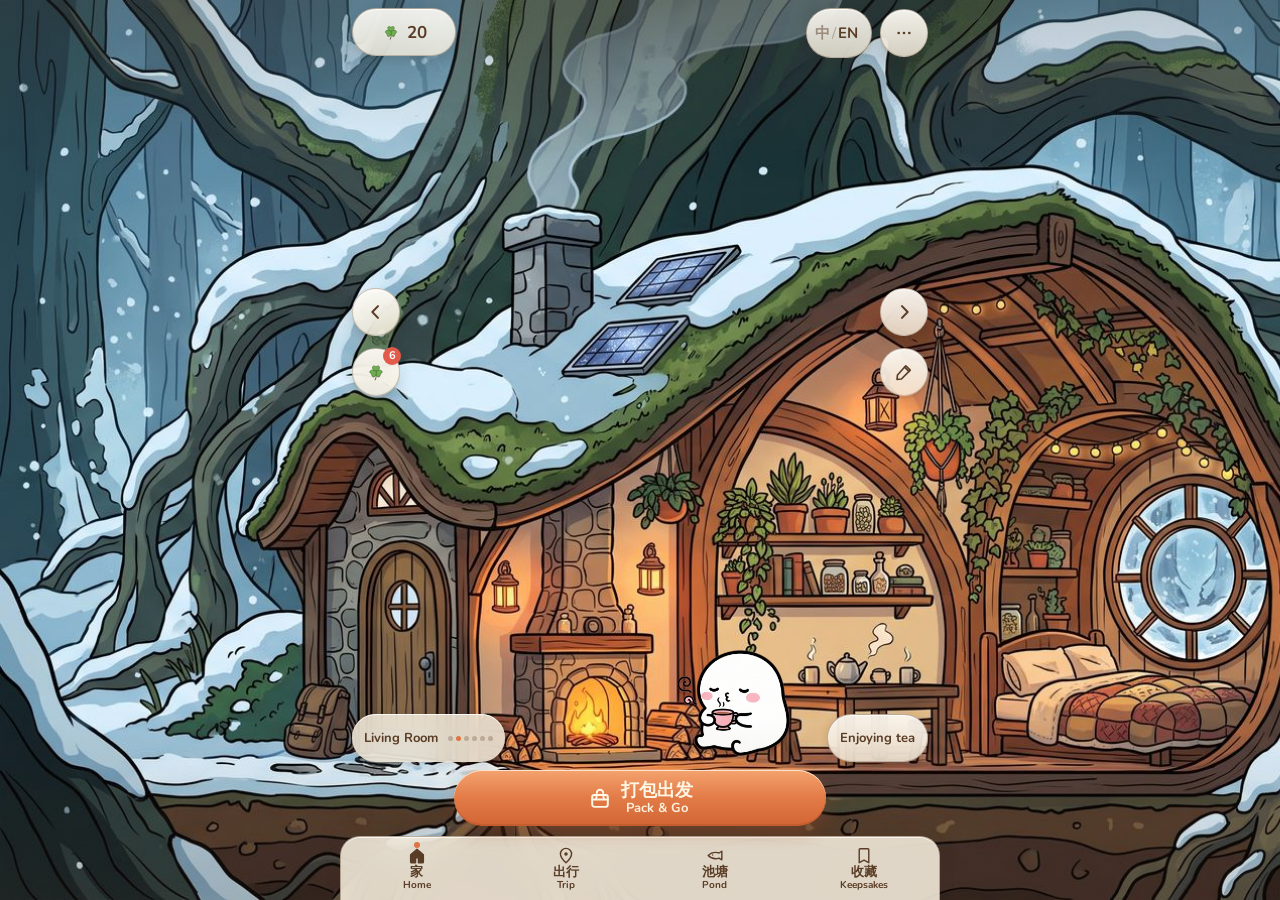
==== commit f4dc772e: "P0-18: show scene art only after it has decoded Stop splitting a landscape background into two crops" ====
--- a/index.html
+++ b/index.html
@@ -218,6 +218,7 @@
 <a href="https://github.com/iamyours" data-i18n="footer.github">GitHub</a><span class="sep" aria-hidden="true">·</span>
 <span data-i18n="footer.copyright">© 2026 iamyours</span>
 </footer>
+<script src="assets/scene-fit.js"></script>
 <script>const HAVE=new Set(["bg_balcony.jpg", "bg_kitchen.jpg", "bg_living_autumn.jpg", "bg_living_spring.jpg", "bg_living_winter.jpg", "bg_pond.jpg", "bg_rain.jpg", "bg_reading.jpg", "blob_home.png", "blob_walk.png", "c_basil.png", "c_basket.png", "c_bento.png", "c_carrot.png", "c_jam.png", "c_seed.png", "c_sprout.png", "c_strawberry.png", "c_tomato.png", "f_cushion.png", "f_hanging.png", "f_lamp.png", "f_monstera.png", "f_painting.png", "f_radio.png", "f_rocker.png", "f_rug.png", "f_shelf.png", "garden.jpg", "home.jpg", "home_empty.jpg", "p_fish.png", "p_lantern.png", "p_read.png", "p_rest.png", "p_sleep.png", "p_stir.png", "p_stretch.png", "p_tea.png", "p_umbrella.png", "p_walkside.png", "p_water.png", "p_wave.png", "pc_camper.jpg", "pc_dome.jpg", "pc_field.jpg", "pc_lighthouse.jpg", "pc_market.jpg", "pc_pond.jpg", "pc_snow.jpg", "pc_train.jpg", "pc_village.jpg", "v_cat.png", "v_chick.png", "v_fox.png", "v_frog.png", "v_hedgehog.png", "v_rabbit.png"]);
 const K3='cozy-tabi-v3',K2='cozy-tabi-v2',A='assets/',Q=new URLSearchParams(location.search),DEBUG=Q.has('debug');
 const RM=matchMedia('(prefers-reduced-motion: reduce)').matches;
@@ -429,14 +430,26 @@
  return h}
 function bgFor(r){if(r==='living')return livingCfg(Date.now()).bg;if(r==='garden')return 'garden';if(r==='pond')return 'bg_pond';const R=ROOMS.find(x=>x.id===r);return R&&R.bg?R.bg:'home_empty'}
 function sceneHTML(){const r=viewRoom();if(r==='garden'){let h=`<img class="bg" src="${A}garden.jpg" alt="${I18N.t('scene.gardenAlt')}">`;SPOTS.forEach(([x,y],i)=>{const lucky=S.cloverKind&&S.cloverKind[i]===2;h+=`<div class="clover ${S.grow[i]>0?'gone':''} ${lucky?'lucky':''}" data-i="${i}" style="left:${x-2.7}%;top:${y-6}%;animation-delay:${-i*.4}s">${CLV}</div>`});h+=`<button type="button" class="hot" id="mailbox" title="${I18N.t('scene.mailboxTitle')}" style="left:53%;top:56%;width:12%;height:30%"></button>`;if(S.mail.length)h+=`<div class="badge" style="left:57%;top:57%">${S.mail.length}</div>`;return h+particles(6)}const label=r==='pond'?I18N.t('room.pond.n'):((ROOMS.find(x=>x.id===r)||{}).n||'');let o=`<img class="bg" src="${A}${bgFor(r)}.jpg" alt="${label}">`+ambientFX(r)+decoHTML(r)+(r==='balcony'?plotsHTML():'')+actorHTML(r);if(walker&&walker.room===r&&Date.now()<walker.until)o+=`<div class="walker" style="left:${walker.x}%;bottom:${walker.b}%;width:9%;--dx:${walker.dx}"><img src="${A}p_walkside.png" alt=""></div>`;if(r==='balcony')PLOT_POS.forEach((pos,i)=>{o+=`<button type="button" class="hot" data-pot="${i}" style="left:${pos[0]-1}%;bottom:${pos[1]}%;width:8%;height:16%"></button>`});if(r==='kitchen')o+=`<button type="button" class="hot" id="open-cook" style="left:16%;top:42%;width:26%;height:30%"></button>`;return o}
-function renderScene(fade=true){const sc=$('scene');if(tab==='pond'&&document.body.classList.contains('pond-full')){mountPond();return}unloadPond();const L=document.createElement('div');L.className='layer'+(edit?' edit':'');L.innerHTML=sceneHTML();sc.insertBefore(L,$('fx'));const old=[...sc.querySelectorAll('.layer')].filter(x=>x!==L);if(fade&&!RM){requestAnimationFrame(()=>requestAnimationFrame(()=>L.classList.add('show')));setTimeout(()=>old.forEach(x=>x.remove()),950)}else{L.classList.add('show');old.forEach(x=>x.remove())}L.querySelectorAll('.clover').forEach(c=>c.onclick=()=>{if(pointerMoved)return;pickClover(+c.dataset.i)});const mb=L.querySelector('#mailbox');if(mb)mb.onclick=()=>{if(pointerMoved)return;if(S.mail.length)openGifts();else toast(I18N.t('toast.emptyMail'))};L.querySelectorAll('[data-pot]').forEach(b=>b.onclick=()=>{if(pointerMoved)return;openSheet('plant')});const cook=L.querySelector('#open-cook');if(cook)cook.onclick=()=>{if(pointerMoved)return;openSheet('cook')};const vis=L.querySelector('#vis-bubble');if(vis)vis.onclick=()=>{if(pointerMoved)return;openSheet('visitor')};const ac_=L.querySelector('#actor');if(ac_&&!edit)ac_.onclick=()=>{if(pointerMoved)return;waveUntil=Date.now()+2200;beep(784,.08);setTimeout(()=>beep(988,.07),150);renderScene(false);setTimeout(()=>renderScene(false),2300)};if(edit)L.querySelectorAll('.deco').forEach(el=>el.onpointerdown=e=>dragStart(e,el,L));const bg=L.querySelector('img.bg');if(bg){sc.style.backgroundImage='url("'+bg.getAttribute('src')+'")';sc.style.backgroundSize='cover';sc.style.backgroundPosition='center bottom'}updTint();ambVol()}
+let sceneToken=0;
+const decodedScenes=new Map();
+function loadDecoded(url){const hit=decodedScenes.get(url);if(hit)return hit;const pending=new Promise((resolve,reject)=>{const img=new Image();img.decoding='async';img.onload=()=>{const ok=()=>resolve(img);if(typeof img.decode==='function')img.decode().then(ok).catch(ok);else ok()};img.onerror=()=>{decodedScenes.delete(url);reject(new Error(url))};img.src=url});decodedScenes.set(url,pending);return pending}
+function whenReady(img){return new Promise(resolve=>{const ok=()=>resolve();const fail=()=>resolve();if(img.complete&&img.naturalWidth){if(typeof img.decode==='function')img.decode().then(ok).catch(ok);else ok();return}img.addEventListener('load',()=>{if(typeof img.decode==='function')img.decode().then(ok).catch(ok);else ok()},{once:true});img.addEventListener('error',fail,{once:true})})}
+function portraitScene(){try{return matchMedia('(orientation: portrait)').matches}catch(e){return innerHeight>innerWidth}}
+function sceneChoice(name){const file=name.endsWith('.jpg')?name:name+'.jpg';return (window.chooseSceneFile||function(f){return{file:f,focus:[.5,.56],kind:'landscape'}})(file,portraitScene(),HAVE)}
+function placeSceneLayer(L){const img=L.querySelector('img.bg');const sc=$('scene');if(!img||!sc||!img.naturalWidth||!sc.clientWidth||typeof sceneCoverRect!=='function')return;const parts=(L.dataset.focus||'0.5,0.56').split(',').map(Number);const box=sceneCoverRect(sc.clientWidth,sc.clientHeight,img.naturalWidth,img.naturalHeight,parts[0],parts[1]);L.style.left=box.left+'px';L.style.top=box.top+'px';L.style.width=box.width+'px';L.style.height=box.height+'px';L.style.right='auto';L.style.bottom='auto';L.style.transform='none'}
+function hideSceneError(){const el=$('scene-fallback');if(el)el.hidden=true}
+function showSceneError(){let el=$('scene-fallback');if(!el){el=document.createElement('div');el.id='scene-fallback';el.className='glass scene-fallback';el.innerHTML='<p></p><button type="button"></button>';$('scene').appendChild(el);el.querySelector('button').onclick=()=>{hideSceneError();renderScene(true)}}el.querySelector('p').textContent=I18N.t('scene.loadFail');el.querySelector('button').textContent=I18N.t('scene.retry');el.hidden=false}
+function bindSceneLayer(L){L.querySelectorAll('.clover').forEach(c=>c.onclick=()=>{if(pointerMoved)return;pickClover(+c.dataset.i)});const mb=L.querySelector('#mailbox');if(mb)mb.onclick=()=>{if(pointerMoved)return;if(S.mail.length)openGifts();else toast(I18N.t('toast.emptyMail'))};L.querySelectorAll('[data-pot]').forEach(b=>b.onclick=()=>{if(pointerMoved)return;openSheet('plant')});const cook=L.querySelector('#open-cook');if(cook)cook.onclick=()=>{if(pointerMoved)return;openSheet('cook')};const vis=L.querySelector('#vis-bubble');if(vis)vis.onclick=()=>{if(pointerMoved)return;openSheet('visitor')};const ac_=L.querySelector('#actor');if(ac_&&!edit)ac_.onclick=()=>{if(pointerMoved)return;waveUntil=Date.now()+2200;beep(784,.08);setTimeout(()=>beep(988,.07),150);renderScene(false);setTimeout(()=>renderScene(false),2300)};if(edit)L.querySelectorAll('.deco').forEach(el=>el.onpointerdown=e=>dragStart(e,el,L))}
+function preloadNeighbors(roomId){const ids=ROOMS.map(x=>x.id);const i=ids.indexOf(roomId);if(i<0)return;[-1,1].forEach(d=>{const id=ids[(i+d+ids.length)%ids.length];const choice=sceneChoice(bgFor(id)+'.jpg');loadDecoded(A+choice.file).catch(()=>{})})}
+function patchGardenClovers(){const L=document.querySelector('#scene .layer.show[data-room="garden"]');if(!L)return false;L.querySelectorAll('.clover').forEach(c=>{const i=+c.dataset.i;const gone=S.grow[i]>0;c.classList.toggle('gone',gone);c.classList.toggle('lucky',!gone&&S.cloverKind&&S.cloverKind[i]===2)});return true}
+function renderScene(fade=true){const sc=$('scene');if(tab==='pond'&&document.body.classList.contains('pond-full')){mountPond();return}unloadPond();const r=viewRoom();const choice=sceneChoice(bgFor(r)+'.jpg');const url=A+choice.file;const seq=++sceneToken;loadDecoded(url).then(()=>{if(seq!==sceneToken)return;const L=document.createElement('div');L.className='layer'+(edit?' edit':'');L.dataset.room=r;L.dataset.src=url;L.dataset.focus=(choice.focus||[.5,.56]).join(',');L.innerHTML=sceneHTML();const bg=L.querySelector('img.bg');if(bg&&!bg.src.endsWith(choice.file))bg.src=url;sc.insertBefore(L,$('fx'));const old=[...sc.querySelectorAll('.layer')].filter(x=>x!==L);const reveal=()=>{if(seq!==sceneToken){L.remove();return}hideSceneError();placeSceneLayer(L);bindSceneLayer(L);if(fade&&!RM&&old.length){requestAnimationFrame(()=>L.classList.add('show'));setTimeout(()=>{if(seq===sceneToken)old.forEach(x=>x.remove())},380)}else{L.classList.add('show');old.forEach(x=>x.remove())}preloadNeighbors(r);updTint();ambVol()};const bgImg=L.querySelector('img.bg');if(!bgImg){reveal();return}whenReady(bgImg).then(()=>{if(!bgImg.naturalWidth){L.remove();if(seq===sceneToken)showSceneError();return}reveal()})}).catch(()=>{if(seq!==sceneToken)return;showSceneError()})}
 function dragStart(e,el,L){e.preventDefault();const i=+el.dataset.di;selDeco=i;L.querySelectorAll('.deco').forEach(x=>x.classList.toggle('sel',x===el));const R=L.getBoundingClientRect(),d=S.deco[i];
  const ox=e.clientX,oy=e.clientY,sx=d.x,sb=d.b;el.setPointerCapture(e.pointerId);
  el.onpointermove=ev=>{d.x=Math.max(-5,Math.min(95,sx+(ev.clientX-ox)/R.width*100));d.b=Math.max(-5,Math.min(90,sb-(ev.clientY-oy)/R.height*100));el.style.left=d.x+'%';el.style.bottom=d.b+'%'};
  el.onpointerup=()=>{el.onpointermove=null;save();renderPanel()}}
 function updTint(){const h=hourAt(Date.now());let c='transparent';if(tab!=='pond'){if(h>=21||h<5)c='rgba(70,80,150,.42)';else if(h>=19)c='rgba(150,120,170,.25)';else if(h>=17)c='rgba(255,190,140,.22)';else if(h<7)c='rgba(255,220,180,.18)'}if(viewRoom()==='reading'&&c!=='transparent')c=c.replace(/[\d.]+\)$/,'.12)');const tEl=$('tint');if(tEl)tEl.style.background=c}
 function goRoom(d){const ids=ROOMS.map(r=>r.id);let i=ids.indexOf(viewRoom());if(i<0)i=0;room=ids[(i+d+ids.length)%ids.length];selDeco=-1;renderScene();renderPanel()}
-function pickClover(i){if(S.grow[i]>0)return;rollReady();const lucky=S.cloverKind[i]===2,n=lucky?4:1;S.clover+=n;S.grow[i]=REGROW;S.cloverKind[i]=0;beep(lucky?880:660);if(lucky)toast(I18N.t('toast.luckyClover'));save();renderScene(false);paintHud()}
+function pickClover(i){if(S.grow[i]>0)return;rollReady();const lucky=S.cloverKind[i]===2,n=lucky?4:1;S.clover+=n;S.grow[i]=REGROW;S.cloverKind[i]=0;beep(lucky?880:660);if(lucky)toast(I18N.t('toast.luckyClover'));save();if(viewRoom()==='garden'&&patchGardenClovers()){}else renderScene(false);paintHud()}
 const dur=ms=>{ms=Math.max(0,ms/(S.speed||1));const tm=Math.ceil(ms/MIN),h=Math.floor(tm/60),m=tm%60;return h?(m?I18N.t('dur.hm',{h,m}):I18N.t('dur.h',{h})):tm>1?I18N.t('dur.m',{m:tm}):I18N.t('dur.s',{s:Math.ceil(ms/1000)})};
 const cnt=(o,k)=>o[k]||0;
 // ---------- panels ----------
@@ -472,7 +485,7 @@
 function closeSheet(){if(!sheetName&&!sheetPushed)return;sheetName=null;itemRef=null;document.body.classList.remove('sheet-open');const back=sheetPushed;sheetPushed=false;paintStage(true);paintHud();if(back){swallowPop=true;history.back()}}
 function closeLayer(d){if(d&&d.parentNode)d.remove();swallowPop=true;history.back()}
 function noteModal(d){if(!d)return;history.pushState({dango:'modal'},'');}
-function collectAll(){rollReady();let n=0,lucky=0;for(let i=0;i<8;i++){if(S.grow[i]>0)continue;if(S.cloverKind[i]===2){lucky++;continue}S.clover+=1;S.grow[i]=REGROW;S.cloverKind[i]=0;n++}if(!n){if(lucky)toast(I18N.t('collect.luckyLeft'));return}beep(660);save();const fly=document.createElement('div');fly.className='fly';fly.textContent='🍀+'+n;$('app').appendChild(fly);setTimeout(()=>fly.remove(),720);renderScene(false);paintHud()}
+function collectAll(){rollReady();let n=0,lucky=0;for(let i=0;i<8;i++){if(S.grow[i]>0)continue;if(S.cloverKind[i]===2){lucky++;continue}S.clover+=1;S.grow[i]=REGROW;S.cloverKind[i]=0;n++}if(!n){if(lucky)toast(I18N.t('collect.luckyLeft'));return}beep(660);save();const fly=document.createElement('div');fly.className='fly';fly.textContent='🍀+'+n;$('app').appendChild(fly);setTimeout(()=>fly.remove(),720);if(viewRoom()==='garden'&&patchGardenClovers()){}else renderScene(false);paintHud()}
 function harvestAll(){let n=0;S.plots.forEach((p,i)=>{if(!p||cropStage(p)!=='ready')return;const c=CROPS.find(x=>x.id===p.crop);S.produce[c.id]=cnt(S.produce,c.id)+2;S.plots[i]=null;diary(Date.now(),'diary.harvest',{c:{k:'crop.'+c.id+'.n'}},2);n++});if(!n)return;beep(880);toast(I18N.t('toast.harvested',{ic:'🌱',n:n}));save();render(false)}
 function fillPots(){const have=CROPS.filter(c=>cnt(S.seeds,c.id)>0).sort((a,b)=>a.h-b.h);if(!have.length){toast(I18N.t('plant.noneSeed'));return}const rec=have[0];let n=0;S.plots.forEach((p,i)=>{if(p||cnt(S.seeds,rec.id)<=0)return;S.seeds[rec.id]--;S.plots[i]={crop:rec.id,left:rec.h*HR,total:rec.h*HR};diary(Date.now(),'diary.plant',{c:{k:'crop.'+rec.id+'.n'}},1);n++});if(!n)return;beep(600);save();render(false)}
 function commitDepart(foodId,charmId){const food=FOODS.find(f=>f.id===foodId);if(!food){toast(I18N.t('trip.needFood'));return}if(S.trip&&S.trip.phase==='away')return;const charm=charmId||null;const needFood=!(S.inv[food.id]>0),needCharm=!!(charm&&!(S.inv[charm]>0));if(needFood&&!food.p){toast(I18N.t('trip.cookFirst'));return}let cost=0;if(needFood)cost+=food.p;if(needCharm)cost+=CHARMS.find(c=>c.id===charm).p;if(S.clover<cost){toast(I18N.t('ad.needMore',{n:cost-S.clover}));paintStage(true);return}if(needFood){S.clover-=food.p;S.inv[food.id]=cnt(S.inv,food.id)+1}if(needCharm){const c=CHARMS.find(x=>x.id===charm);S.clover-=c.p;S.inv[charm]=cnt(S.inv,charm)+1}S.inv[food.id]--;if(charm)S.inv[charm]--;S.lastPack={food:food.id,charm};S.tripCount=(S.tripCount||0)+1;S.bag={food:null,charm:null};S.trip={phase:'packed',food:food.id,charm,leaveIn:0};pinned=null;save();closeSheet();departNow(Date.now())}
@@ -598,7 +611,7 @@
 // ---------- canvas fx + main loop ----------
 const cv=$('fx'),cx=cv.getContext('2d');let drops=[],flies=[],wdrops=[];
 function sizeCv(){const r=cv.getBoundingClientRect();cv.width=r.width*devicePixelRatio;cv.height=r.height*devicePixelRatio}
-addEventListener('resize',sizeCv);
+addEventListener('resize',()=>{sizeCv();document.querySelectorAll('#scene .layer').forEach(placeSceneLayer)});
 for(let i=0;i<120;i++)drops.push({x:Math.random(),y:Math.random(),v:.9+Math.random()*.6,l:.03+Math.random()*.03});
 for(let i=0;i<18;i++)flies.push({x:Math.random(),y:.15+Math.random()*.7,p:Math.random()*6.28,s:.3+Math.random()*.5});
 function drawFx(t,dt){const W=cv.width,H=cv.height;cx.clearRect(0,0,W,H);if(RM||tab==='keeps'||document.body.classList.contains('pond-full'))return;const r=viewRoom(),h=hourAt(Date.now()),wt=weatherAt(Date.now()),out=['balcony','pond','porch'].includes(r);
@@ -613,7 +626,7 @@
 function keyNow(){return [home()?curAct():'away',tab,S.vis.cur?.id,S.trip?.phase,S.plots.map(cropStage).join(),seasonAt(Date.now()),weatherAt(Date.now())].join('|')}
 function loop(t){const dt=Math.min(200,t-last);last=t;step(dt*S.speed,Date.now());
  if(t-lastSec>1000){lastSec=t;save();hdr();const k=keyNow();if(k!==sceneKey){const prev=sceneKey;sceneKey=k;if(prev&&!edit){renderScene(false);renderPanel()}}
-  else if(viewRoom()==='garden')renderScene(false);updTint();paintHud();if(sheetName==='plant'&&Math.floor(t/1000)%5==0)paintStage(true)}
+  else if(viewRoom()==='garden')patchGardenClovers();updTint();paintHud();if(sheetName==='plant'&&Math.floor(t/1000)%5==0)paintStage(true)}
  if(t-lastBlink>3500+Math.random()*3000){lastBlink=t;const b=document.querySelector('.layer.show .actor .blk');if(b){b.classList.add('blink');setTimeout(()=>b.classList.remove('blink'),140)}}
  drawFx(t,dt);requestAnimationFrame(loop)}
 window.dango={S:()=>S,setHour:h=>{dbgHour=h;room=null;render(false)},setRain:v=>{dbgRain=v==null?null:v?'1':'0';render(false)},setAct:k=>{dbgAct=k;room=null;render(false)},setSeason:s=>{dbgSeason=s;render(false)},
--- a/assets/shell.css
+++ b/assets/shell.css
@@ -96,15 +96,21 @@
 }
 .layer{
   inset:auto;
-  top:0;
   right:auto;
   bottom:auto;
-  left:50%;
-  width:max(100%, calc(86dvh * 1600 / 893));
-  height:86dvh;
-  transform:translateX(-50%);
+  width:auto;
+  height:auto;
+  margin:0;
+  transform:none;
+  transition:opacity .35s ease;
 }
 .layer>img.bg{object-fit:fill;object-position:center}
+.scene-fallback{
+  position:absolute;left:50%;top:42%;transform:translate(-50%,-50%);
+  z-index:8;max-width:min(320px,86%);padding:16px 18px;border-radius:18px;text-align:center;
+}
+.scene-fallback p{margin:0 0 8px;font-size:14px;line-height:1.4}
+.scene-fallback button{min-height:48px;min-width:48px;padding:8px 16px;border-radius:999px;background:#DE7442;color:#fff7e6;font-weight:800}
 #app [hidden]{display:none!important}
 body.sheet-open #edge-pills{display:none!important}
 .note{left:50%!important;right:auto!important;top:56%!important;transform:translateX(-50%) rotate(-3deg);width:max-content;max-width:78vw;min-width:0;min-height:0;height:auto;padding:8px 12px;white-space:nowrap;font-size:14px;line-height:1.35}
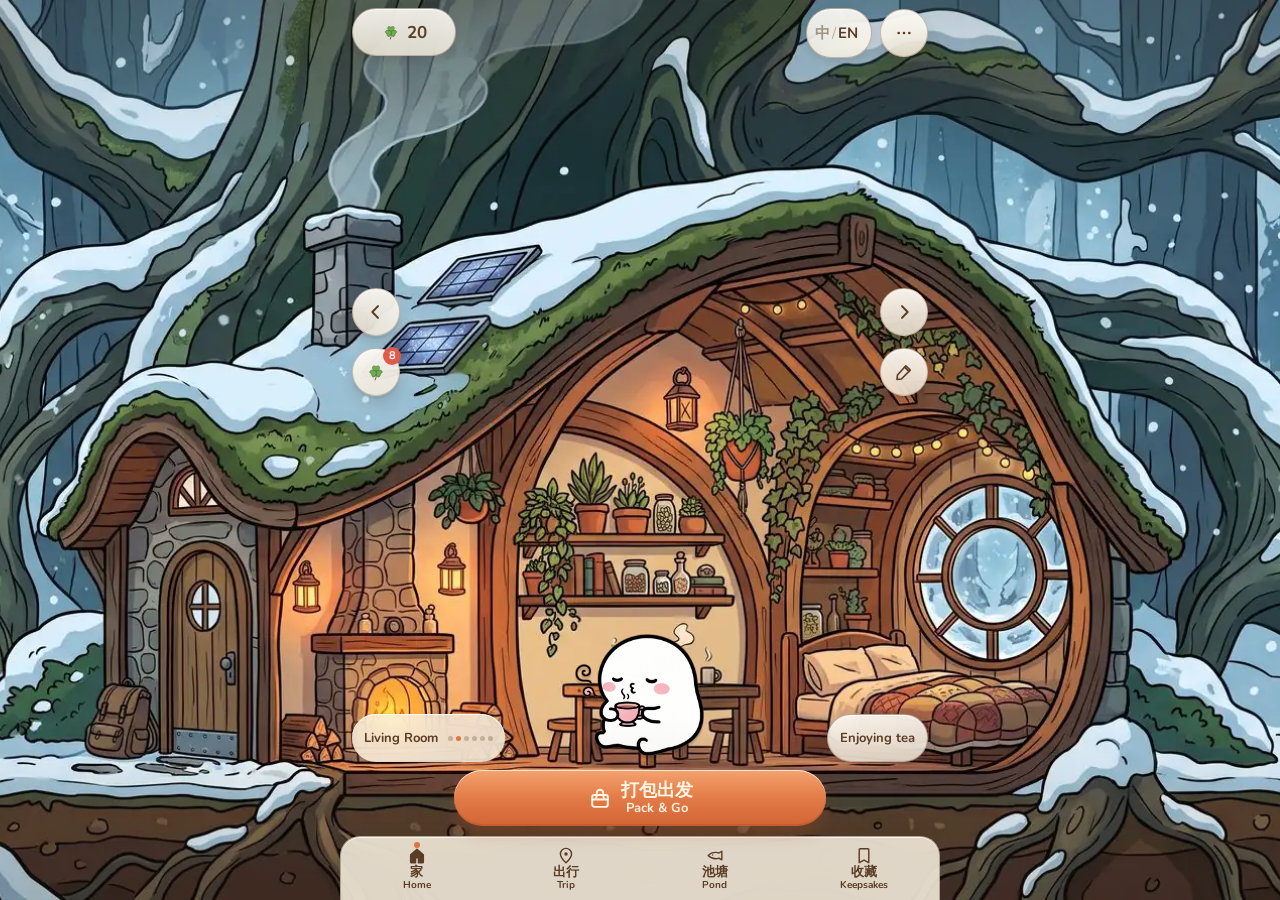
==== commit 50791a2b: "P0-18: shrink scene images and keep the current pose in frame Serve WebP derivatives of the existing" ====
--- a/index.html
+++ b/index.html
@@ -219,7 +219,7 @@
 <span data-i18n="footer.copyright">© 2026 iamyours</span>
 </footer>
 <script src="assets/scene-fit.js"></script>
-<script>const HAVE=new Set(["bg_balcony.jpg", "bg_kitchen.jpg", "bg_living_autumn.jpg", "bg_living_spring.jpg", "bg_living_winter.jpg", "bg_pond.jpg", "bg_rain.jpg", "bg_reading.jpg", "blob_home.png", "blob_walk.png", "c_basil.png", "c_basket.png", "c_bento.png", "c_carrot.png", "c_jam.png", "c_seed.png", "c_sprout.png", "c_strawberry.png", "c_tomato.png", "f_cushion.png", "f_hanging.png", "f_lamp.png", "f_monstera.png", "f_painting.png", "f_radio.png", "f_rocker.png", "f_rug.png", "f_shelf.png", "garden.jpg", "home.jpg", "home_empty.jpg", "p_fish.png", "p_lantern.png", "p_read.png", "p_rest.png", "p_sleep.png", "p_stir.png", "p_stretch.png", "p_tea.png", "p_umbrella.png", "p_walkside.png", "p_water.png", "p_wave.png", "pc_camper.jpg", "pc_dome.jpg", "pc_field.jpg", "pc_lighthouse.jpg", "pc_market.jpg", "pc_pond.jpg", "pc_snow.jpg", "pc_train.jpg", "pc_village.jpg", "v_cat.png", "v_chick.png", "v_fox.png", "v_frog.png", "v_hedgehog.png", "v_rabbit.png"]);
+<script>const HAVE=new Set(["bg_balcony.jpg", "bg_kitchen.jpg", "bg_living_autumn.jpg", "bg_living_spring.jpg", "bg_living_winter.jpg", "bg_pond.jpg", "bg_rain.jpg", "bg_reading.jpg", "blob_home.png", "blob_walk.png", "c_basil.png", "c_basket.png", "c_bento.png", "c_carrot.png", "c_jam.png", "c_seed.png", "c_sprout.png", "c_strawberry.png", "c_tomato.png", "f_cushion.png", "f_hanging.png", "f_lamp.png", "f_monstera.png", "f_painting.png", "f_radio.png", "f_rocker.png", "f_rug.png", "f_shelf.png", "garden.jpg", "home.jpg", "home_empty.jpg", "p_fish.png", "p_lantern.png", "p_read.png", "p_rest.png", "p_sleep.png", "p_stir.png", "p_stretch.png", "p_tea.png", "p_umbrella.png", "p_walkside.png", "p_water.png", "p_wave.png", "pc_camper.jpg", "pc_dome.jpg", "pc_field.jpg", "pc_lighthouse.jpg", "pc_market.jpg", "pc_pond.jpg", "pc_snow.jpg", "pc_train.jpg", "pc_village.jpg", "v_cat.png", "v_chick.png", "v_fox.png", "v_frog.png", "v_hedgehog.png", "v_rabbit.png","opt/bg_balcony.webp","opt/bg_kitchen.webp","opt/bg_living_autumn.webp","opt/bg_living_spring.webp","opt/bg_living_winter.webp","opt/bg_pond.webp","opt/bg_rain.webp","opt/bg_reading.webp","opt/garden.webp","opt/home.webp","opt/home_empty.webp"]);
 const K3='cozy-tabi-v3',K2='cozy-tabi-v2',A='assets/',Q=new URLSearchParams(location.search),DEBUG=Q.has('debug');
 const RM=matchMedia('(prefers-reduced-motion: reduce)').matches;
 const MIN=6e4,HR=36e5,OFFLINE_CAP=72*HR;
@@ -264,21 +264,21 @@
  sleep:{room:'living',img:'p_sleep',x:33.5,b:20,w:10.5,cls:'sleep',t:'在被窝里呼呼大睡 💤',d:'睡了一个香香的觉'},
  stretch:{room:'living',img:'p_stretch',x:40,b:11,w:9,t:'起床伸了个大大的懒腰',d:'早上伸了个大懒腰'},
  tea:{room:'living',img:'blob_home',x:57,b:17.25,w:6.125,t:'坐在桌边慢慢喝茶 🍵',d:'下午慢慢喝了一壶茶'},
- stir:{room:'kitchen',img:'p_stir',x:33,b:6,w:15,t:'在厨房煮早饭，咕嘟咕嘟',d:'早饭煮了一锅粥'},
- water:{room:'balcony',img:'p_water',x:42,b:34,w:10,t:'在阳台给小花浇水 🌱',d:'给阳台的花浇了水'},
- rest:{room:'balcony',img:'p_rest',x:30,b:47,w:8,t:'坐在长椅上发呆，吹吹风',d:'在长椅上发了好久的呆'},
- lantern:{room:'balcony',img:'p_lantern',x:50,b:34,w:9,t:'提着小灯笼看星星 ✨',d:'晚上提着灯笼看星星'},
+ stir:{room:'kitchen',img:'p_stir',x:18,b:12,w:12,t:'在厨房煮早饭，咕嘟咕嘟',d:'早饭煮了一锅粥'},
+ water:{room:'balcony',img:'p_water',x:20,b:34,w:9,t:'在阳台给小花浇水 🌱',d:'给阳台的花浇了水'},
+ rest:{room:'balcony',img:'p_rest',x:22,b:47,w:8,t:'坐在长椅上发呆，吹吹风',d:'在长椅上发了好久的呆'},
+ lantern:{room:'balcony',img:'p_lantern',x:22,b:34,w:9,t:'提着小灯笼看星星 ✨',d:'晚上提着灯笼看星星'},
  fish:{room:'pond',img:'p_fish',x:55,b:21,w:10,t:'在池塘边钓鱼，静静地等',d:'在池塘边钓了一会儿鱼'},
  read:{room:'reading',img:'p_read',x:59,b:29,w:11,cls:'read',t:'窝在扶手椅里看书 📖',d:'窝在扶手椅里看完了半本书'},
  doze:{room:'reading',img:'p_rest',x:59,b:29,w:11,cls:'sleep',t:'看着看着就打起了瞌睡',d:'看书看到打瞌睡'},
- umbrella:{room:'porch',img:'p_umbrella',x:58,b:9,w:13,t:'撑着伞在门廊外听雨 ☔',d:'撑着伞听了好久的雨'},
+ umbrella:{room:'porch',img:'p_umbrella',x:32,b:22,w:11,t:'撑着伞在门廊外听雨 ☔',d:'撑着伞听了好久的雨'},
 };
 const SCHED=[[0,6,['sleep']],[6,8,['stretch']],[8,10,['stir','stir','stretch']],[10,12,['water','fish']],[12,14,['fish','rest']],[14,16,['tea','tea','rest']],[16,18,['water','fish','tea']],[18,20,['read','lantern']],[20,22,['read','lantern','doze']],[22,24,['doze','sleep']]];
 // seasonal living room layouts (filled for each background); default = summer home_empty
-const LIVING={summer:{bg:'home_empty',blanket:true,steam:[52.4,62.5]},
- spring:{bg:'bg_living_spring',steam:[52.5,66],sleep:{x:25,b:22,w:10},tea:{img:'p_tea',x:60,b:14,w:8},stretch:{x:40,b:14,w:7.5},bag:{x:70,b:14}},
- autumn:{bg:'bg_living_autumn',steam:[51,63],sleep:{x:26,b:25,w:10},tea:{img:'p_tea',x:57,b:16,w:7.5},stretch:{x:37,b:16,w:7},bag:{x:62,b:16}},
- winter:{bg:'bg_living_winter',steam:[52.5,67],sleep:{x:63,b:24,w:10},tea:{img:'p_tea',x:42,b:16,w:7},stretch:{x:50,b:17.5,w:6.5},bag:{x:28,b:16}}};
+const LIVING={summer:{bg:'home_empty',blanket:true,steam:[52.4,62.5],tea:{img:'blob_home',x:50,b:16,w:7}},
+ spring:{bg:'bg_living_spring',steam:[52.5,66],sleep:{x:25,b:22,w:10},tea:{img:'p_tea',x:48,b:14,w:8},stretch:{x:40,b:14,w:7.5},bag:{x:70,b:14}},
+ autumn:{bg:'bg_living_autumn',steam:[51,63],sleep:{x:26,b:25,w:10},tea:{img:'p_tea',x:42,b:16,w:8},stretch:{x:37,b:16,w:7},bag:{x:62,b:16}},
+ winter:{bg:'bg_living_winter',steam:[52.5,67],sleep:{x:63,b:24,w:10},tea:{img:'p_tea',x:48,b:16,w:8},stretch:{x:50,b:17.5,w:6.5},bag:{x:28,b:16}}};
 function livingCfg(t){const s=seasonAt(t),k='bg_living_'+s;if(s!='summer'&&HAVE.has(k+'.jpg'))return LIVING[s];return LIVING.summer}
 function souvLabel(s){return I18N.has("souv."+s)?I18N.t("souv."+s):s}
 function souvName(s){const l=souvLabel(s),i=l.indexOf(" ");return i>=0?l.slice(i+1):l}
@@ -316,13 +316,14 @@
    if(o.away)s.trip={phase:'away',remain:Math.max(MIN,o.away.remain||HR),food:o.away.food,charm:o.away.charm,total:o.away.remain||HR};s.migrated=true}}
  const hadTrip=typeof s.tripCount==='number';const d=def();for(const k in d)if(s[k]===undefined)s[k]=d[k];if(!s.vis.photos)s.vis.photos=[];if(!Array.isArray(s.cloverKind)||s.cloverKind.length!==8)s.cloverKind=Array(8).fill(0);if(!hadTrip)s.tripCount=Object.values(s.visits||{}).reduce((a,b)=>a+(+b||0),0);s.grow.forEach((g,i)=>{if(g===0&&!s.cloverKind[i])s.cloverKind[i]=Math.random()<.15?2:1});return s}
 let S=load();
+if(Q.get('fixture')==='deco'){S.furn.rug=2;S.deco.push({id:'rug',room:'living',x:3,b:14,w:14,fixture:1});}
 function pullInv(){try{const n=JSON.parse(localStorage.getItem(K3)||'null');if(n&&n.inv)S.inv=n.inv}catch(e){}}
 const save=()=>{if(tab=='pond')pullInv();S.lastSeen=Date.now();localStorage.setItem(K3,JSON.stringify(S))};
 let pondMounted=false,pondLoadTimer=0,pondMaxTimer=0;
 // POND_FULLSCREEN_V3 & KOI_LOADING_V3
 function notifyPondResize(){const f=$('pondframe');if(!f||!f.contentWindow)return;const send=()=>{try{f.contentWindow.postMessage({type:'pond-resize'},location.origin)}catch(e){}};requestAnimationFrame(send);setTimeout(send,80)}
 function hidePondLoading(){clearTimeout(pondLoadTimer);clearTimeout(pondMaxTimer);pondLoadTimer=pondMaxTimer=0;const ld=$('pond-loading');if(!ld)return;ld.classList.add('hide');setTimeout(()=>{if(ld.parentNode)ld.remove()},380)}
-function enterPondFull(){tab='pond';const already=document.body.classList.contains('pond-full');document.body.classList.add('pond-full');if(!already)history.pushState({dango:'pond'},'');mountPond();const sc=$('scene');try{const fn=sc.requestFullscreen||sc.webkitRequestFullscreen;if(fn){const p=fn.call(sc);if(p&&p.catch)p.catch(()=>{})}}catch(e){}notifyPondResize()}
+function enterPondFull(){sceneToken++;tab='pond';const already=document.body.classList.contains('pond-full');document.body.classList.add('pond-full');if(!already)history.pushState({dango:'pond'},'');mountPond();const sc=$('scene');try{const fn=sc.requestFullscreen||sc.webkitRequestFullscreen;if(fn){const p=fn.call(sc);if(p&&p.catch)p.catch(()=>{})}}catch(e){}notifyPondResize()}
 function exitPondFull(){const was=document.body.classList.contains('pond-full');document.body.classList.remove('pond-full');try{const fe=document.fullscreenElement||document.webkitFullscreenElement;if(fe){const ex=document.exitFullscreen||document.webkitExitFullscreen;if(ex){const p=ex.call(document);if(p&&p.catch)p.catch(()=>{})}}}catch(e){}if(was)notifyPondResize()}
 function onFsChange(){if(!(document.fullscreenElement||document.webkitFullscreenElement)&&document.body.classList.contains('pond-full')){document.body.classList.remove('pond-full');notifyPondResize()}else notifyPondResize()}
 addEventListener('fullscreenchange',onFsChange);addEventListener('webkitfullscreenchange',onFsChange);
@@ -429,23 +430,29 @@
  if(S.vis.cur){const v=VIS.find(x=>x.id==S.vis.cur.id),right=a.x+a.w+8<96,vx=right?a.x+a.w:a.x-7;h+=`<div class="vis" style="left:${vx}%;bottom:${a.b}%;width:6.5%"><div class="bob" style="animation-delay:-1.3s">${spr('v_'+v.id,v.ic,.65)}</div></div><div class="heart" style="left:${(a.x+vx)/2+3}%;bottom:${a.b+a.w*1.4}%">💗</div>`;h+=`<button type="button" class="vbubble" id="vis-bubble" style="left:${Math.min(68,vx)}%;bottom:${a.b+14}%">${v.n}</button>`}
  return h}
 function bgFor(r){if(r==='living')return livingCfg(Date.now()).bg;if(r==='garden')return 'garden';if(r==='pond')return 'bg_pond';const R=ROOMS.find(x=>x.id===r);return R&&R.bg?R.bg:'home_empty'}
-function sceneHTML(){const r=viewRoom();if(r==='garden'){let h=`<img class="bg" src="${A}garden.jpg" alt="${I18N.t('scene.gardenAlt')}">`;SPOTS.forEach(([x,y],i)=>{const lucky=S.cloverKind&&S.cloverKind[i]===2;h+=`<div class="clover ${S.grow[i]>0?'gone':''} ${lucky?'lucky':''}" data-i="${i}" style="left:${x-2.7}%;top:${y-6}%;animation-delay:${-i*.4}s">${CLV}</div>`});h+=`<button type="button" class="hot" id="mailbox" title="${I18N.t('scene.mailboxTitle')}" style="left:53%;top:56%;width:12%;height:30%"></button>`;if(S.mail.length)h+=`<div class="badge" style="left:57%;top:57%">${S.mail.length}</div>`;return h+particles(6)}const label=r==='pond'?I18N.t('room.pond.n'):((ROOMS.find(x=>x.id===r)||{}).n||'');let o=`<img class="bg" src="${A}${bgFor(r)}.jpg" alt="${label}">`+ambientFX(r)+decoHTML(r)+(r==='balcony'?plotsHTML():'')+actorHTML(r);if(walker&&walker.room===r&&Date.now()<walker.until)o+=`<div class="walker" style="left:${walker.x}%;bottom:${walker.b}%;width:9%;--dx:${walker.dx}"><img src="${A}p_walkside.png" alt=""></div>`;if(r==='balcony')PLOT_POS.forEach((pos,i)=>{o+=`<button type="button" class="hot" data-pot="${i}" style="left:${pos[0]-1}%;bottom:${pos[1]}%;width:8%;height:16%"></button>`});if(r==='kitchen')o+=`<button type="button" class="hot" id="open-cook" style="left:16%;top:42%;width:26%;height:30%"></button>`;return o}
+function sceneHTML(src){const r=viewRoom();if(!src){const choice=sceneChoice(bgFor(r)+'.jpg');src=A+choice.file}if(r==='garden'){let h=`<img class="bg" src="${src}" alt="${I18N.t('scene.gardenAlt')}">`;SPOTS.forEach(([x,y],i)=>{const lucky=S.cloverKind&&S.cloverKind[i]===2;h+=`<div class="clover ${S.grow[i]>0?'gone':''} ${lucky?'lucky':''}" data-i="${i}" style="left:${x-2.7}%;top:${y-6}%;width:5.5%;animation-delay:${-i*.4}s">${CLV}</div>`});h+=`<button type="button" class="hot" id="mailbox" title="${I18N.t('scene.mailboxTitle')}" style="left:53%;top:56%;width:12%;height:30%"></button>`;if(S.mail.length)h+=`<div class="badge" style="left:57%;top:57%">${S.mail.length}</div>`;return h+particles(6)}const label=r==='pond'?I18N.t('room.pond.n'):((ROOMS.find(x=>x.id===r)||{}).n||'');let o=`<img class="bg" src="${src}" alt="${label}">`+ambientFX(r)+decoHTML(r)+(r==='balcony'?plotsHTML():'')+actorHTML(r);if(walker&&walker.room===r&&Date.now()<walker.until)o+=`<div class="walker" style="left:${walker.x}%;bottom:${walker.b}%;width:9%;--dx:${walker.dx}"><img src="${A}p_walkside.png" alt=""></div>`;if(r==='balcony')PLOT_POS.forEach((pos,i)=>{o+=`<button type="button" class="hot" data-pot="${i}" style="left:${pos[0]-1}%;bottom:${pos[1]}%;width:8%;height:16%"></button>`});if(r==='kitchen')o+=`<button type="button" class="hot" id="open-cook" style="left:18%;top:46%;width:18%;height:28%"></button>`;return o}
 let sceneToken=0;
 const decodedScenes=new Map();
-function loadDecoded(url){const hit=decodedScenes.get(url);if(hit)return hit;const pending=new Promise((resolve,reject)=>{const img=new Image();img.decoding='async';img.onload=()=>{const ok=()=>resolve(img);if(typeof img.decode==='function')img.decode().then(ok).catch(ok);else ok()};img.onerror=()=>{decodedScenes.delete(url);reject(new Error(url))};img.src=url});decodedScenes.set(url,pending);return pending}
+function dropSceneCache(){decodedScenes.clear()}
+function loadDecoded(url,priority){const hit=decodedScenes.get(url);if(hit)return hit;const pending=new Promise((resolve,reject)=>{const img=new Image();img.decoding='async';if(priority){try{img.fetchPriority=priority}catch(e){}}img.onload=()=>{const ok=()=>resolve(img);if(typeof img.decode==='function')img.decode().then(ok).catch(ok);else ok()};img.onerror=()=>{decodedScenes.delete(url);reject(new Error(url))};img.src=url});decodedScenes.set(url,pending);return pending}
+function loadScene(choice,priority){const primary=A+choice.file;const fallback=choice.fallback&&choice.fallback!==choice.file?A+choice.fallback:'';return loadDecoded(primary,priority).then(img=>({img,url:primary})).catch(err=>{if(!fallback)throw err;return loadDecoded(fallback,priority).then(img=>({img,url:fallback}))})}
 function whenReady(img){return new Promise(resolve=>{const ok=()=>resolve();const fail=()=>resolve();if(img.complete&&img.naturalWidth){if(typeof img.decode==='function')img.decode().then(ok).catch(ok);else ok();return}img.addEventListener('load',()=>{if(typeof img.decode==='function')img.decode().then(ok).catch(ok);else ok()},{once:true});img.addEventListener('error',fail,{once:true})})}
 function portraitScene(){try{return matchMedia('(orientation: portrait)').matches}catch(e){return innerHeight>innerWidth}}
-function sceneChoice(name){const file=name.endsWith('.jpg')?name:name+'.jpg';return (window.chooseSceneFile||function(f){return{file:f,focus:[.5,.56],kind:'landscape'}})(file,portraitScene(),HAVE)}
-function placeSceneLayer(L){const img=L.querySelector('img.bg');const sc=$('scene');if(!img||!sc||!img.naturalWidth||!sc.clientWidth||typeof sceneCoverRect!=='function')return;const parts=(L.dataset.focus||'0.5,0.56').split(',').map(Number);const box=sceneCoverRect(sc.clientWidth,sc.clientHeight,img.naturalWidth,img.naturalHeight,parts[0],parts[1]);L.style.left=box.left+'px';L.style.top=box.top+'px';L.style.width=box.width+'px';L.style.height=box.height+'px';L.style.right='auto';L.style.bottom='auto';L.style.transform='none'}
+function sceneChoice(name){const file=name.endsWith('.jpg')?name:name+'.jpg';return (window.chooseSceneFile||function(f){return{file:f,fallback:f,focus:[.5,.56],kind:'landscape',encoded:'original'}})(file,portraitScene(),HAVE)}
+function boxOf(el,bg){if(!el)return null;const x0=parseFloat(el.style.left),w=parseFloat(el.style.width);if(!(w>0)||!isFinite(x0))return null;let y0=0,y1=100;const bottom=el.style.bottom,top=el.style.top,hStyle=parseFloat(el.style.height);if(bottom!==''&&bg&&bg.naturalWidth){const im=el.querySelector('img'),b=parseFloat(bottom);if(im&&im.naturalWidth){const h=(w/100)*(bg.naturalWidth/bg.naturalHeight)*(im.naturalHeight/im.naturalWidth)*100;y1=100-b;y0=y1-h}else{y1=100-b;y0=Math.max(0,y1-18)}}else if(top!==''){y0=parseFloat(top)||0;y1=y0+(isFinite(hStyle)?hStyle:18)}return{x0:x0/100,x1:(x0+w)/100,y0:y0/100,y1:y1/100}}
+function layerAnchors(L,bg){const required=[],optional=[];const actor=L.querySelector('.actor');if(actor){const b=boxOf(actor,bg);if(b)required.push(b)}if(edit){const sel=L.querySelector('.deco.sel');if(sel){const b=boxOf(sel,bg);if(b)required.unshift(b)}}L.querySelectorAll('.clover.lucky:not(.gone)').forEach(el=>{const b=boxOf(el,bg);if(b)required.push(b)});L.querySelectorAll('.hot,.clover:not(.gone),.deco').forEach(el=>{if(el.id==='mailbox'||el.classList.contains('lucky')||(edit&&el.classList.contains('sel')))return;const b=boxOf(el,bg);if(b)optional.push(b)});return{required,optional}}
+function placeSceneLayer(L){const img=L.querySelector('img.bg');const sc=$('scene');if(!img||!sc||!img.naturalWidth||!sc.clientWidth||typeof sceneCoverRect!=='function')return;const base=(L.dataset.focus||'0.5,0.56').split(',').map(Number);let fx=base[0],fy=base[1];if(typeof sceneFocus==='function'){const frame=sceneFocus(sc.clientWidth,sc.clientHeight,img.naturalWidth,img.naturalHeight,base,layerAnchors(L,img));fx=frame.x;fy=frame.y}const box=sceneCoverRect(sc.clientWidth,sc.clientHeight,img.naturalWidth,img.naturalHeight,fx,fy);L.style.left=box.left+'px';L.style.top=box.top+'px';L.style.width=box.width+'px';L.style.height=box.height+'px';L.style.right='auto';L.style.bottom='auto';L.style.transform='none';L.dataset.fx=String(fx);L.dataset.fy=String(fy);const actorImg=L.querySelector('.actor img');if(actorImg&&!actorImg.complete)actorImg.addEventListener('load',()=>{if(L.isConnected)placeSceneLayer(L)},{once:true});if(edit)bringDecosIn(L)}
+function bringDecosIn(L){const sc=$('scene');if(!sc)return;const vr=sc.getBoundingClientRect(),lr=L.getBoundingClientRect();if(!(lr.width>0))return;let moved=false;L.querySelectorAll('.deco').forEach(el=>{const b=el.getBoundingClientRect();const seen=b.right>vr.left+4&&b.left<vr.right-4&&b.bottom>vr.top+4&&b.top<vr.bottom-4;if(seen)return;const d=S.deco[+el.dataset.di];if(!d)return;const visL=(Math.max(vr.left,lr.left)-lr.left)/lr.width*100;const visR=(Math.min(vr.right,lr.right)-lr.left)/lr.width*100;d.x=Math.max(visL,Math.min(visR-d.w,d.x<visL?visL:visR-d.w));el.style.left=d.x+'%';moved=true});if(moved)save()}
+function stageX(w){const L=document.querySelector('#scene .layer.show');const sc=$('scene');if(!L||!sc)return 42;const lr=L.getBoundingClientRect(),vr=sc.getBoundingClientRect();if(!(lr.width>0))return 42;const mid=((Math.max(lr.left,vr.left)+Math.min(lr.right,vr.right))/2-lr.left)/lr.width*100;return Math.max(2,Math.min(90,mid-((w||10)/2)))}
 function hideSceneError(){const el=$('scene-fallback');if(el)el.hidden=true}
 function showSceneError(){let el=$('scene-fallback');if(!el){el=document.createElement('div');el.id='scene-fallback';el.className='glass scene-fallback';el.innerHTML='<p></p><button type="button"></button>';$('scene').appendChild(el);el.querySelector('button').onclick=()=>{hideSceneError();renderScene(true)}}el.querySelector('p').textContent=I18N.t('scene.loadFail');el.querySelector('button').textContent=I18N.t('scene.retry');el.hidden=false}
 function bindSceneLayer(L){L.querySelectorAll('.clover').forEach(c=>c.onclick=()=>{if(pointerMoved)return;pickClover(+c.dataset.i)});const mb=L.querySelector('#mailbox');if(mb)mb.onclick=()=>{if(pointerMoved)return;if(S.mail.length)openGifts();else toast(I18N.t('toast.emptyMail'))};L.querySelectorAll('[data-pot]').forEach(b=>b.onclick=()=>{if(pointerMoved)return;openSheet('plant')});const cook=L.querySelector('#open-cook');if(cook)cook.onclick=()=>{if(pointerMoved)return;openSheet('cook')};const vis=L.querySelector('#vis-bubble');if(vis)vis.onclick=()=>{if(pointerMoved)return;openSheet('visitor')};const ac_=L.querySelector('#actor');if(ac_&&!edit)ac_.onclick=()=>{if(pointerMoved)return;waveUntil=Date.now()+2200;beep(784,.08);setTimeout(()=>beep(988,.07),150);renderScene(false);setTimeout(()=>renderScene(false),2300)};if(edit)L.querySelectorAll('.deco').forEach(el=>el.onpointerdown=e=>dragStart(e,el,L))}
-function preloadNeighbors(roomId){const ids=ROOMS.map(x=>x.id);const i=ids.indexOf(roomId);if(i<0)return;[-1,1].forEach(d=>{const id=ids[(i+d+ids.length)%ids.length];const choice=sceneChoice(bgFor(id)+'.jpg');loadDecoded(A+choice.file).catch(()=>{})})}
+function preloadNeighbors(roomId){const run=()=>{if(viewRoom()!==roomId)return;const ids=ROOMS.map(x=>x.id);const i=ids.indexOf(roomId);if(i<0)return;[-1,1].forEach(d=>{const id=ids[(i+d+ids.length)%ids.length];const choice=sceneChoice(bgFor(id)+'.jpg');loadDecoded(A+choice.file,'low').catch(()=>{})})};if(typeof requestIdleCallback==='function')requestIdleCallback(run,{timeout:1200});else setTimeout(run,500)}
 function patchGardenClovers(){const L=document.querySelector('#scene .layer.show[data-room="garden"]');if(!L)return false;L.querySelectorAll('.clover').forEach(c=>{const i=+c.dataset.i;const gone=S.grow[i]>0;c.classList.toggle('gone',gone);c.classList.toggle('lucky',!gone&&S.cloverKind&&S.cloverKind[i]===2)});return true}
-function renderScene(fade=true){const sc=$('scene');if(tab==='pond'&&document.body.classList.contains('pond-full')){mountPond();return}unloadPond();const r=viewRoom();const choice=sceneChoice(bgFor(r)+'.jpg');const url=A+choice.file;const seq=++sceneToken;loadDecoded(url).then(()=>{if(seq!==sceneToken)return;const L=document.createElement('div');L.className='layer'+(edit?' edit':'');L.dataset.room=r;L.dataset.src=url;L.dataset.focus=(choice.focus||[.5,.56]).join(',');L.innerHTML=sceneHTML();const bg=L.querySelector('img.bg');if(bg&&!bg.src.endsWith(choice.file))bg.src=url;sc.insertBefore(L,$('fx'));const old=[...sc.querySelectorAll('.layer')].filter(x=>x!==L);const reveal=()=>{if(seq!==sceneToken){L.remove();return}hideSceneError();placeSceneLayer(L);bindSceneLayer(L);if(fade&&!RM&&old.length){requestAnimationFrame(()=>L.classList.add('show'));setTimeout(()=>{if(seq===sceneToken)old.forEach(x=>x.remove())},380)}else{L.classList.add('show');old.forEach(x=>x.remove())}preloadNeighbors(r);updTint();ambVol()};const bgImg=L.querySelector('img.bg');if(!bgImg){reveal();return}whenReady(bgImg).then(()=>{if(!bgImg.naturalWidth){L.remove();if(seq===sceneToken)showSceneError();return}reveal()})}).catch(()=>{if(seq!==sceneToken)return;showSceneError()})}
+function renderScene(fade=true){const sc=$('scene');if(tab==='pond'&&document.body.classList.contains('pond-full')){sceneToken++;mountPond();return}unloadPond();const r=viewRoom();const choice=sceneChoice(bgFor(r)+'.jpg');const seq=++sceneToken;loadScene(choice,'high').then(picked=>{if(seq!==sceneToken||document.body.classList.contains('pond-full')||viewRoom()!==r)return;const url=picked.url;const L=document.createElement('div');L.className='layer'+(edit?' edit':'');L.dataset.room=r;L.dataset.src=url;L.dataset.focus=(choice.focus||[.5,.56]).join(',');L.innerHTML=sceneHTML(url);sc.insertBefore(L,$('fx'));const old=[...sc.querySelectorAll('.layer')].filter(x=>x!==L);const reveal=()=>{if(seq!==sceneToken||document.body.classList.contains('pond-full')||viewRoom()!==r){L.remove();return}hideSceneError();placeSceneLayer(L);bindSceneLayer(L);if(fade&&!RM&&old.length){requestAnimationFrame(()=>L.classList.add('show'));setTimeout(()=>{if(seq===sceneToken)old.forEach(x=>x.remove())},380)}else{L.classList.add('show');old.forEach(x=>x.remove())}preloadNeighbors(r);updTint();ambVol()};const bgImg=L.querySelector('img.bg');if(!bgImg){reveal();return}whenReady(bgImg).then(()=>{if(seq!==sceneToken){L.remove();return}if(!bgImg.naturalWidth){L.remove();if(seq===sceneToken)showSceneError();return}reveal()})}).catch(()=>{if(seq!==sceneToken)return;showSceneError()})}
 function dragStart(e,el,L){e.preventDefault();const i=+el.dataset.di;selDeco=i;L.querySelectorAll('.deco').forEach(x=>x.classList.toggle('sel',x===el));const R=L.getBoundingClientRect(),d=S.deco[i];
  const ox=e.clientX,oy=e.clientY,sx=d.x,sb=d.b;el.setPointerCapture(e.pointerId);
- el.onpointermove=ev=>{d.x=Math.max(-5,Math.min(95,sx+(ev.clientX-ox)/R.width*100));d.b=Math.max(-5,Math.min(90,sb-(ev.clientY-oy)/R.height*100));el.style.left=d.x+'%';el.style.bottom=d.b+'%'};
+ el.onpointermove=ev=>{d.x=Math.max(-5,Math.min(95,sx+(ev.clientX-ox)/R.width*100));d.b=Math.max(-5,Math.min(90,sb-(ev.clientY-oy)/R.height*100));const vr=$('scene').getBoundingClientRect();const visL=(Math.max(vr.left,R.left)-R.left)/R.width*100;const visR=(Math.min(vr.right,R.right)-R.left)/R.width*100;d.x=Math.max(visL,Math.min(visR-d.w,d.x));const visB=(R.bottom-Math.min(vr.bottom,R.bottom))/R.height*100;const visT=(R.bottom-Math.max(vr.top,R.top))/R.height*100;d.b=Math.max(visB,Math.min(Math.max(visB,visT-8),d.b));el.style.left=d.x+'%';el.style.bottom=d.b+'%'};
  el.onpointerup=()=>{el.onpointermove=null;save();renderPanel()}}
 function updTint(){const h=hourAt(Date.now());let c='transparent';if(tab!=='pond'){if(h>=21||h<5)c='rgba(70,80,150,.42)';else if(h>=19)c='rgba(150,120,170,.25)';else if(h>=17)c='rgba(255,190,140,.22)';else if(h<7)c='rgba(255,220,180,.18)'}if(viewRoom()==='reading'&&c!=='transparent')c=c.replace(/[\d.]+\)$/,'.12)');const tEl=$('tint');if(tEl)tEl.style.background=c}
 function goRoom(d){const ids=ROOMS.map(r=>r.id);let i=ids.indexOf(viewRoom());if(i<0)i=0;room=ids[(i+d+ids.length)%ids.length];selDeco=-1;renderScene();renderPanel()}
@@ -536,7 +543,7 @@
 function toggleItin(){const pop=$('pop');if(!pop)return;if(!pop.hidden){pop.hidden=true;if(popPushed){popPushed=false;swallowPop=true;history.back()}return}const tr=S.trip||{};const food=FOODS.find(f=>f.id===tr.food);const charm=tr.charm?CHARMS.find(c=>c.id===tr.charm):null;pop.hidden=false;pop.innerHTML=`<b>${esc(I18N.t('itin.title'))}</b><p>${esc(I18N.t('itin.left',{time:clockStr()}))}<br>${esc(food?food.n:'')} ${charm?esc(charm.n):esc(I18N.t('trip.noneCharm'))}<br><small>${esc(I18N.t('itin.unknown'))}</small></p>`;if(!popPushed){history.pushState({dango:'pop'},'');popPushed=true}}
 function toggleEdit(){if(!home())return;if(edit){edit=false;selDeco=-1;swallowPop=true;history.back();render(false);return}edit=true;history.pushState({dango:'edit'},'');render(false)}
 function setTab(next){if(popPushed){const pop=$('pop');if(pop)pop.hidden=true;popPushed=false}if(sheetName)closeSheet();if(next===tab)return;const wasHome=tab==='home';tab=next;if(next!=='home')edit=false;if(next==='keeps'){S.keepsFresh=false;save()}if(wasHome&&next!=='home')history.pushState({dango:'tab'},'');render()}
-function onAct(e){const sel=e.target.closest('select');if(sel&&sel.dataset.act==='plant')return;const t=e.target.closest('[data-act]');if(!t)return;const act=t.dataset.act;if(act==='goal'){tripGoal=t.dataset.goal;pinned=null;goalRot[tripGoal]=0;paintStage(true);paintHud();return}if(act==='shuffle'){pinned=null;goalRot[tripGoal]=(goalRot[tripGoal]||0)+1;paintStage(true);paintHud();return}if(act==='custom'){const d=draftNow();if(d&&d.food){S.bag.food=d.food.id;S.bag.charm=d.charm?d.charm.id:null;save()}sheetName=null;sheetPushed=false;document.body.classList.remove('sheet-open');tab='trip';edit=false;render();return}if(act==='pick'){const [k,id]=t.dataset.pick.split(':');if(k==='food'){const f=FOODS.find(x=>x.id===id);if(f&&!(S.inv[f.id]>0)&&!f.p){toast(I18N.t('trip.cookFirst'));return}S.bag.food=S.bag.food===id?null:id}else S.bag.charm=S.bag.charm===id?null:(id||null);save();paintStage(true);paintHud();return}if(act==='recommend'){pinned=null;const d=currentRec();if(d&&d.food){S.bag.food=d.food.id;S.bag.charm=d.charm?d.charm.id:null;save()}paintStage(true);paintHud();return}if(act==='again'){if(S.lastPack)pinned={...S.lastPack};openSheet('confirm');return}if(act==='ad'){if(t.dataset.capped){toast(I18N.t('ad.cappedToast'));return}watchCloverAd(+t.dataset.n||adReward(1));return}if(act==='take'){closeSheet();return}if(act==='unpack'){const tr=S.trip;if(tr&&tr.phase==='packed'){S.inv[tr.food]=cnt(S.inv,tr.food)+1;if(tr.charm)S.inv[tr.charm]=cnt(S.inv,tr.charm)+1;S.trip=null;save();render(false)}return}if(act==='seg'){keepSeg=t.dataset.seg;paintStage(true);return}if(act==='place'){placeId=t.dataset.id;const seen=S.visits[placeId]||0;if(seen){showPc(placeId);return}openSheet('place');return}if(act==='dd'){const days=diaryDays();if(!diaryDay||!days.includes(diaryDay))diaryDay=days[days.length-1];const i=days.indexOf(diaryDay)+(+t.dataset.dd);if(i<0||i>=days.length)return;diaryDay=days[i];beep(500,.05);paintStage(true);return}if(act==='days'){openSheet('days');return}if(act==='pickday'){diaryDay=t.dataset.day;closeSheet();keepSeg='diary';paintStage(true);return}if(act==='item'){itemRef={kind:t.dataset.kind,id:t.dataset.id};openSheet('item');return}if(act==='buy'){buy(t.dataset.kind,t.dataset.id);return}if(act==='room'){room=t.dataset.room;selDeco=-1;closeSheet();tab='home';render();return}if(act==='open'){openSheet(t.dataset.open);return}if(act==='sound'){if(amb){ambient(false);S.soundOn=false}else{ambient(true);S.soundOn=true}save();paintStage(true);paintHud();return}if(act==='speed'){S.speed=+t.dataset.speed||1;save();paintStage(true);paintHud();return}if(act==='copy'){const text=JSON.stringify(S);const done=()=>toast(I18N.t('save.copied'));if(navigator.clipboard&&navigator.clipboard.writeText)navigator.clipboard.writeText(text).then(done).catch(()=>{try{const ta=document.createElement('textarea');ta.value=text;document.body.appendChild(ta);ta.select();document.execCommand('copy');ta.remove();done()}catch(err){toast(I18N.t('save.fail'))}});else toast(I18N.t('save.fail'));return}if(act==='harvest-all'){harvestAll();return}if(act==='fill'){fillPots();return}if(act==='harvest'){const i=+t.dataset.pot,p=S.plots[i];if(!p)return;const c=CROPS.find(x=>x.id===p.crop);S.produce[c.id]=cnt(S.produce,c.id)+2;S.plots[i]=null;toast(I18N.t('toast.harvested',{ic:c.ic,n:c.n}));diary(Date.now(),'diary.harvest',{c:{k:'crop.'+c.id+'.n'}},2);beep(880);save();render(false);return}if(act==='cook'){const f=FOODS.find(x=>x.id===t.dataset.id);if(!f)return;for(const [k,n] of Object.entries(f.cook))S.produce[k]-=n;S.inv[f.id]=cnt(S.inv,f.id)+1;toast(I18N.t('toast.cooked',{ic:f.ic,n:f.n}));diary(Date.now(),'diary.cook',{f:{k:'food.'+f.id+'.n'}},2);beep(700);save();paintStage(true);return}if(act==='placefurn'){const f=FURN.find(x=>x.id===t.dataset.id);if(!f)return;S.deco.push({id:f.id,room:viewRoom(),x:45,b:12,w:f.w});selDeco=S.deco.length-1;save();renderScene(false);paintStage(true);return}if(act==='zoom'){const d=S.deco[selDeco];if(!d)return;d.w=Math.max(3,Math.min(40,d.w*(+t.dataset.z)));save();renderScene(false);return}if(act==='unplace'){if(selDeco<0)return;S.deco.splice(selDeco,1);selDeco=-1;save();render(false);return}}
+function onAct(e){const sel=e.target.closest('select');if(sel&&sel.dataset.act==='plant')return;const t=e.target.closest('[data-act]');if(!t)return;const act=t.dataset.act;if(act==='goal'){tripGoal=t.dataset.goal;pinned=null;goalRot[tripGoal]=0;paintStage(true);paintHud();return}if(act==='shuffle'){pinned=null;goalRot[tripGoal]=(goalRot[tripGoal]||0)+1;paintStage(true);paintHud();return}if(act==='custom'){const d=draftNow();if(d&&d.food){S.bag.food=d.food.id;S.bag.charm=d.charm?d.charm.id:null;save()}sheetName=null;sheetPushed=false;document.body.classList.remove('sheet-open');tab='trip';edit=false;render();return}if(act==='pick'){const [k,id]=t.dataset.pick.split(':');if(k==='food'){const f=FOODS.find(x=>x.id===id);if(f&&!(S.inv[f.id]>0)&&!f.p){toast(I18N.t('trip.cookFirst'));return}S.bag.food=S.bag.food===id?null:id}else S.bag.charm=S.bag.charm===id?null:(id||null);save();paintStage(true);paintHud();return}if(act==='recommend'){pinned=null;const d=currentRec();if(d&&d.food){S.bag.food=d.food.id;S.bag.charm=d.charm?d.charm.id:null;save()}paintStage(true);paintHud();return}if(act==='again'){if(S.lastPack)pinned={...S.lastPack};openSheet('confirm');return}if(act==='ad'){if(t.dataset.capped){toast(I18N.t('ad.cappedToast'));return}watchCloverAd(+t.dataset.n||adReward(1));return}if(act==='take'){closeSheet();return}if(act==='unpack'){const tr=S.trip;if(tr&&tr.phase==='packed'){S.inv[tr.food]=cnt(S.inv,tr.food)+1;if(tr.charm)S.inv[tr.charm]=cnt(S.inv,tr.charm)+1;S.trip=null;save();render(false)}return}if(act==='seg'){keepSeg=t.dataset.seg;paintStage(true);return}if(act==='place'){placeId=t.dataset.id;const seen=S.visits[placeId]||0;if(seen){showPc(placeId);return}openSheet('place');return}if(act==='dd'){const days=diaryDays();if(!diaryDay||!days.includes(diaryDay))diaryDay=days[days.length-1];const i=days.indexOf(diaryDay)+(+t.dataset.dd);if(i<0||i>=days.length)return;diaryDay=days[i];beep(500,.05);paintStage(true);return}if(act==='days'){openSheet('days');return}if(act==='pickday'){diaryDay=t.dataset.day;closeSheet();keepSeg='diary';paintStage(true);return}if(act==='item'){itemRef={kind:t.dataset.kind,id:t.dataset.id};openSheet('item');return}if(act==='buy'){buy(t.dataset.kind,t.dataset.id);return}if(act==='room'){room=t.dataset.room;selDeco=-1;closeSheet();tab='home';render();return}if(act==='open'){openSheet(t.dataset.open);return}if(act==='sound'){if(amb){ambient(false);S.soundOn=false}else{ambient(true);S.soundOn=true}save();paintStage(true);paintHud();return}if(act==='speed'){S.speed=+t.dataset.speed||1;save();paintStage(true);paintHud();return}if(act==='copy'){const text=JSON.stringify(S);const done=()=>toast(I18N.t('save.copied'));if(navigator.clipboard&&navigator.clipboard.writeText)navigator.clipboard.writeText(text).then(done).catch(()=>{try{const ta=document.createElement('textarea');ta.value=text;document.body.appendChild(ta);ta.select();document.execCommand('copy');ta.remove();done()}catch(err){toast(I18N.t('save.fail'))}});else toast(I18N.t('save.fail'));return}if(act==='harvest-all'){harvestAll();return}if(act==='fill'){fillPots();return}if(act==='harvest'){const i=+t.dataset.pot,p=S.plots[i];if(!p)return;const c=CROPS.find(x=>x.id===p.crop);S.produce[c.id]=cnt(S.produce,c.id)+2;S.plots[i]=null;toast(I18N.t('toast.harvested',{ic:c.ic,n:c.n}));diary(Date.now(),'diary.harvest',{c:{k:'crop.'+c.id+'.n'}},2);beep(880);save();render(false);return}if(act==='cook'){const f=FOODS.find(x=>x.id===t.dataset.id);if(!f)return;for(const [k,n] of Object.entries(f.cook))S.produce[k]-=n;S.inv[f.id]=cnt(S.inv,f.id)+1;toast(I18N.t('toast.cooked',{ic:f.ic,n:f.n}));diary(Date.now(),'diary.cook',{f:{k:'food.'+f.id+'.n'}},2);beep(700);save();paintStage(true);return}if(act==='placefurn'){const f=FURN.find(x=>x.id===t.dataset.id);if(!f)return;S.deco.push({id:f.id,room:viewRoom(),x:stageX(f.w),b:18,w:f.w});selDeco=S.deco.length-1;save();renderScene(false);paintStage(true);return}if(act==='zoom'){const d=S.deco[selDeco];if(!d)return;d.w=Math.max(3,Math.min(40,d.w*(+t.dataset.z)));save();renderScene(false);return}if(act==='unplace'){if(selDeco<0)return;S.deco.splice(selDeco,1);selDeco=-1;save();render(false);return}}
 function onCta(){const mode=ctaMode();if(mode==='travel'){toggleItin();return}if(mode==='gifts'){openGifts();return}if(mode==='pond'){enterPondFull();return}if(mode==='send'){departNow(Date.now());return}if(mode==='depart'){const sel=selection();if(!sel.food){toast(I18N.t('trip.needFood'));return}commitDepart(sel.food.id,sel.charm&&sel.charm.id);return}openSheet('confirm')}
 function initShell(){tab=normalizeTab(tab);const bump=()=>{document.body.classList.remove('idle');clearTimeout(window.__idle);window.__idle=setTimeout(()=>document.body.classList.add('idle'),3000);if(S.soundOn&&!amb){try{ambient(true)}catch(e){}}};['pointerdown','keydown'].forEach(ev=>addEventListener(ev,bump,{passive:true}));bump();$('more').onclick=()=>openSheet('more');$('room-prev').onclick=()=>goRoom(-1);$('room-next').onclick=()=>goRoom(1);$('collect').onclick=()=>collectAll();$('decorate').onclick=()=>toggleEdit();$('share').onclick=()=>shareKeeps();mountIcon('clover-ico','clover');mountIcon('more','more');mountIcon('room-prev','chevL');mountIcon('room-next','chevR');mountIcon('decorate','pen');mountIcon('share','share');mountIcon('collect','clover','pre');$('room-pill').onclick=()=>{if(tab!=='pond')openSheet('rooms')};$('harvest-all').onclick=()=>harvestAll();$('cta').onclick=()=>onCta();document.querySelectorAll('#tabbar button').forEach(b=>b.onclick=()=>setTab(b.dataset.t));$('stage').addEventListener('click',onAct);const onPlant=e=>{const s=e.target;if(!s||s.dataset.act!=='plant'||!s.value)return;const c=CROPS.find(x=>x.id===s.value);if(!c||!(S.seeds[c.id]>0))return;S.seeds[c.id]--;S.plots[+s.dataset.pot]={crop:c.id,left:c.h*HR,total:c.h*HR};diary(Date.now(),'diary.plant',{c:{k:'crop.'+c.id+'.n'}},1);beep(600);save();render(false)};$('stage').addEventListener('change',onPlant);$('sheet').addEventListener('change',onPlant);$('sheet').addEventListener('click',e=>{if(e.target.id==='mask'){closeSheet();return}onAct(e)});$('decobar').addEventListener('click',onAct);let drag=null;$('grab').addEventListener('pointerdown',e=>{drag={y:e.clientY}});$('grab').addEventListener('pointerup',e=>{if(drag&&e.clientY-drag.y>48)closeSheet();drag=null});const sc=$('scene');let g=null;sc.addEventListener('pointerdown',e=>{g={x:e.clientX,y:e.clientY,t:Date.now()};pointerMoved=false});sc.addEventListener('pointermove',e=>{if(!g)return;const dx=e.clientX-g.x,dy=e.clientY-g.y;if(Math.hypot(dx,dy)>10)pointerMoved=true;if(pointerMoved&&!edit&&viewRoom()==='garden'&&tab==='home'){const el=document.elementFromPoint(e.clientX,e.clientY);const c=el&&el.closest?el.closest('.clover'):null;if(c&&!c.classList.contains('gone')){const i=+c.dataset.i;if(S.cloverKind[i]!==2)pickClover(i)}}});sc.addEventListener('pointerup',e=>{if(!g)return;const dx=e.clientX-g.x,dy=e.clientY-g.y;g=null;if(edit||sheetName)return;if(Math.abs(dx)>48&&Math.abs(dx)>Math.abs(dy)*1.2&&(tab==='home'||(tab==='trip'&&!home())))goRoom(dx<0?1:-1)});const st=$('stage');let sg=null;st.addEventListener('pointerdown',e=>{sg={x:e.clientX,y:e.clientY,book:!!e.target.closest('.book')}});st.addEventListener('pointerup',e=>{if(!sg||!sg.book||keepSeg!=='diary')return;const dx=e.clientX-sg.x,dy=e.clientY-sg.y;sg=null;if(Math.abs(dx)>40&&Math.abs(dx)>Math.abs(dy)*1.2){const days=diaryDays();if(!diaryDay||!days.includes(diaryDay))diaryDay=days[days.length-1];const i=days.indexOf(diaryDay)+(dx<0?1:-1);if(i>=0&&i<days.length){diaryDay=days[i];paintStage(true)}}});addEventListener('popstate',()=>{if(swallowPop){swallowPop=false;return}const modal=[...document.querySelectorAll('.modal')].pop();if(modal){modal.remove();return}const pop=$('pop');if(pop&&!pop.hidden){pop.hidden=true;popPushed=false;return}if(sheetName){sheetName=null;sheetPushed=false;itemRef=null;document.body.classList.remove('sheet-open');paintStage(true);paintHud();return}if(document.body.classList.contains('pond-full')){exitPondFull();return}if(edit){edit=false;selDeco=-1;render(false);return}if(tab!=='home'){tab='home';render();return}});addEventListener('keydown',e=>{if(e.key==='Escape'){if(sheetName){e.preventDefault();closeSheet()}else if(document.body.classList.contains('pond-full'))exitPondFull()}});addEventListener('message',e=>{if(e.origin!==location.origin||!e.data)return;if(e.data.type==='koi-ready')hidePondLoading();if(e.data.type==='dango-inv'&&e.data.inv){S.inv=e.data.inv;if(tab==='pond'||tab==='trip')paintStage()}if(e.data.type==='dango-goto'){pullInv();const dest=e.data.tab==='shop'||e.data.tab==='bag'?'trip':normalizeTab(e.data.tab||'trip');edit=false;setTab(dest)}});addEventListener('storage',e=>{if(e.key!==K3||!e.newValue)return;try{const n=JSON.parse(e.newValue);if(n&&n.inv){S.inv=n.inv;paintStage()}}catch(err){}})}
 function shareKeeps(){const got=PLACES.filter(p=>S.visits[p.id]).length;const text=I18N.t('keep.shareText',{n:got,total:PLACES.length});const title=I18N.t('app.title');if(navigator.share){navigator.share({title,text}).catch(()=>{});return}if(navigator.clipboard&&navigator.clipboard.writeText){navigator.clipboard.writeText(text).then(()=>toast(I18N.t('save.copied'))).catch(()=>toast(text));return}toast(text)}
@@ -569,7 +576,7 @@
  P.querySelectorAll('[data-plant]').forEach(s=>s.onchange=()=>{const c=CROPS.find(c=>c.id==s.value);if(!c)return;S.seeds[c.id]--;S.plots[+s.dataset.plant]={crop:c.id,left:c.h*HR,total:c.h*HR};diary(Date.now(),'diary.plant',{c:{k:'crop.'+c.id+'.n'}},1);beep(600);save();render(false)});
  P.querySelectorAll('[data-harvest]').forEach(b=>b.onclick=()=>{const i=+b.dataset.harvest,p=S.plots[i],c=CROPS.find(c=>c.id==p.crop);S.produce[c.id]=cnt(S.produce,c.id)+2;S.plots[i]=null;toast(I18N.t('toast.harvested',{ic:c.ic,n:c.n}));diary(Date.now(),'diary.harvest',{c:{k:'crop.'+c.id+'.n'}},2);beep(880);save();render(false)});
  P.querySelectorAll('[data-cook]').forEach(b=>b.onclick=()=>{const f=FOODS.find(x=>x.id==b.dataset.cook);for(const[k,n]of Object.entries(f.cook))S.produce[k]-=n;S.inv[f.id]=cnt(S.inv,f.id)+1;toast(I18N.t('toast.cooked',{ic:f.ic,n:f.n}));diary(Date.now(),'diary.cook',{f:{k:'food.'+f.id+'.n'}},2);beep(700);save();renderPanel()});
- P.querySelectorAll('[data-place]').forEach(b=>b.onclick=()=>{const f=FURN.find(x=>x.id==b.dataset.place);S.deco.push({id:f.id,room:viewRoom(),x:45,b:12,w:f.w});selDeco=S.deco.length-1;save();renderScene(false);renderPanel()});
+ P.querySelectorAll('[data-place]').forEach(b=>b.onclick=()=>{const f=FURN.find(x=>x.id==b.dataset.place);S.deco.push({id:f.id,room:viewRoom(),x:stageX(f.w),b:18,w:f.w});selDeco=S.deco.length-1;save();renderScene(false);renderPanel()});
  P.querySelectorAll('[data-dz]').forEach(b=>b.onclick=()=>{const d=S.deco[selDeco];d.w=Math.max(3,Math.min(40,d.w*+b.dataset.dz));save();renderScene(false)});
  P.querySelectorAll('[data-dd]').forEach(b=>b.onclick=()=>{const days=[...new Set([...Object.keys(S.diary),sh(Date.now()).day])].sort();diaryDay=days[days.indexOf(diaryDay)+ +b.dataset.dd];beep(500,.05);renderPanel()});
  P.querySelectorAll('[data-at]').forEach(b=>b.onclick=()=>{albumTab=b.dataset.at;renderPanel()});
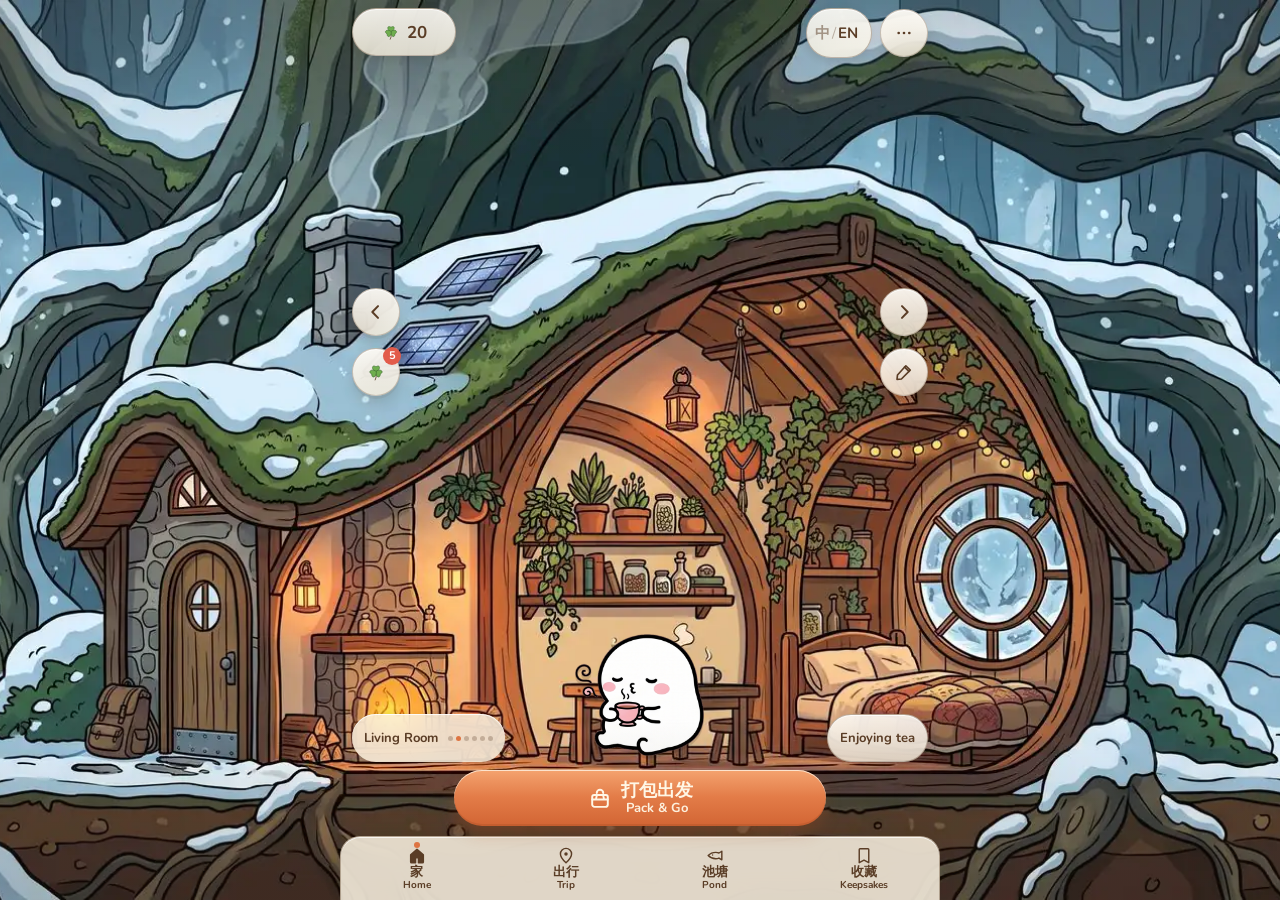
==== commit aebebcf8: "P0-18: page the garden so every clover and the mailbox can be tapped The phone crop cannot show the " ====
--- a/index.html
+++ b/index.html
@@ -86,7 +86,7 @@
 @keyframes sway{0%,100%{rotate:-2deg}50%{rotate:2.5deg}}
 .trace{font-size:clamp(14px,3vw,26px);z-index:3;filter:drop-shadow(0 2px 0 #0003)}
 .note{position:absolute;left:55.5%;top:65%;width:10%;min-height:19%;display:flex;flex-direction:column;justify-content:center;background:#fffaf0;border:2px solid var(--ink);border-radius:8px;padding:4px;font-size:clamp(9px,1.6vw,13px);text-align:center;rotate:-4deg;box-shadow:2px 3px 0 #0003;line-height:1.3;z-index:3}
-.clover{position:absolute;width:5.5%;cursor:pointer;z-index:2;transition:transform .2s;animation:csw 3s ease-in-out infinite;transform-origin:50% 100%}
+.clover{position:absolute;width:48px;height:48px;cursor:pointer;z-index:2;transition:transform .2s;animation:csw 3s ease-in-out infinite;transform-origin:50% 100%}
 .clover:hover{transform:scale(1.18)}.clover.gone{opacity:0;pointer-events:none}@keyframes csw{50%{rotate:6deg}}
 .hot{position:absolute;cursor:pointer;z-index:2}
 .badge{position:absolute;background:#e86a55;color:#fff;border:2px solid var(--ink);border-radius:12px;padding:0 7px;font-size:13px;font-weight:700;animation:bobb 1.6s ease-in-out infinite;pointer-events:none;z-index:8;white-space:nowrap}
@@ -103,7 +103,7 @@
 .vis{position:absolute;z-index:4;pointer-events:none}.vis .bob{animation:bob 4.6s ease-in-out infinite}.vis img,.vis .emo{width:100%;display:block;transform-origin:50% 100%;animation:breath 3.8s ease-in-out infinite}
 .heart{position:absolute;z-index:5;font-size:clamp(10px,2vw,16px);animation:zz 3.5s ease-out infinite;opacity:0}
 .deco{position:absolute;z-index:3;transform-origin:50% 100%}.deco img{width:100%;display:block;filter:drop-shadow(0 3px 0 #0002)}
-.edit .deco{outline:2px dashed #e86a55;outline-offset:2px;cursor:grab;touch-action:none;z-index:9}.edit .deco.sel{outline-color:#4f7f3a}
+.edit .deco{outline:3px dashed #e86a55;outline-offset:4px;cursor:grab;touch-action:none;z-index:9}.edit .deco.sel{outline-color:#4f7f3a;outline-style:dashed}
 .planter{position:absolute;z-index:3;height:5%;background:#9b6a45;border:2px solid var(--ink);border-radius:6px 6px 10px 10px}
 .crop{position:absolute;z-index:4;transform-origin:50% 100%;animation:csw 5s ease-in-out infinite}.crop img{width:100%;display:block}
 .crop.ready::after{content:'✨';position:absolute;right:-20%;top:-10%;font-size:clamp(10px,2vw,16px);animation:tw 2s infinite}
@@ -430,8 +430,11 @@
  if(S.vis.cur){const v=VIS.find(x=>x.id==S.vis.cur.id),right=a.x+a.w+8<96,vx=right?a.x+a.w:a.x-7;h+=`<div class="vis" style="left:${vx}%;bottom:${a.b}%;width:6.5%"><div class="bob" style="animation-delay:-1.3s">${spr('v_'+v.id,v.ic,.65)}</div></div><div class="heart" style="left:${(a.x+vx)/2+3}%;bottom:${a.b+a.w*1.4}%">💗</div>`;h+=`<button type="button" class="vbubble" id="vis-bubble" style="left:${Math.min(68,vx)}%;bottom:${a.b+14}%">${v.n}</button>`}
  return h}
 function bgFor(r){if(r==='living')return livingCfg(Date.now()).bg;if(r==='garden')return 'garden';if(r==='pond')return 'bg_pond';const R=ROOMS.find(x=>x.id===r);return R&&R.bg?R.bg:'home_empty'}
-function sceneHTML(src){const r=viewRoom();if(!src){const choice=sceneChoice(bgFor(r)+'.jpg');src=A+choice.file}if(r==='garden'){let h=`<img class="bg" src="${src}" alt="${I18N.t('scene.gardenAlt')}">`;SPOTS.forEach(([x,y],i)=>{const lucky=S.cloverKind&&S.cloverKind[i]===2;h+=`<div class="clover ${S.grow[i]>0?'gone':''} ${lucky?'lucky':''}" data-i="${i}" style="left:${x-2.7}%;top:${y-6}%;width:5.5%;animation-delay:${-i*.4}s">${CLV}</div>`});h+=`<button type="button" class="hot" id="mailbox" title="${I18N.t('scene.mailboxTitle')}" style="left:53%;top:56%;width:12%;height:30%"></button>`;if(S.mail.length)h+=`<div class="badge" style="left:57%;top:57%">${S.mail.length}</div>`;return h+particles(6)}const label=r==='pond'?I18N.t('room.pond.n'):((ROOMS.find(x=>x.id===r)||{}).n||'');let o=`<img class="bg" src="${src}" alt="${label}">`+ambientFX(r)+decoHTML(r)+(r==='balcony'?plotsHTML():'')+actorHTML(r);if(walker&&walker.room===r&&Date.now()<walker.until)o+=`<div class="walker" style="left:${walker.x}%;bottom:${walker.b}%;width:9%;--dx:${walker.dx}"><img src="${A}p_walkside.png" alt=""></div>`;if(r==='balcony')PLOT_POS.forEach((pos,i)=>{o+=`<button type="button" class="hot" data-pot="${i}" style="left:${pos[0]-1}%;bottom:${pos[1]}%;width:8%;height:16%"></button>`});if(r==='kitchen')o+=`<button type="button" class="hot" id="open-cook" style="left:18%;top:46%;width:18%;height:28%"></button>`;return o}
-let sceneToken=0;
+function sceneHTML(src){const r=viewRoom();if(!src){const choice=sceneChoice(bgFor(r)+'.jpg');src=A+choice.file}if(r==='garden'){let h=`<img class="bg" src="${src}" alt="${I18N.t('scene.gardenAlt')}">`;SPOTS.forEach(([x,y],i)=>{const lucky=S.cloverKind&&S.cloverKind[i]===2;h+=`<div class="clover ${S.grow[i]>0?'gone':''} ${lucky?'lucky':''}" data-i="${i}" style="left:${x}%;top:${y-6}%;width:48px;height:48px;margin-left:-24px;animation-delay:${-i*.4}s">${CLV}</div>`});h+=`<button type="button" class="hot" id="mailbox" title="${I18N.t('scene.mailboxTitle')}" style="left:53%;top:56%;width:12%;height:30%"></button>`;if(S.mail.length)h+=`<div class="badge" style="left:57%;top:57%">${S.mail.length}</div>`;return h+particles(6)}const label=r==='pond'?I18N.t('room.pond.n'):((ROOMS.find(x=>x.id===r)||{}).n||'');let o=`<img class="bg" src="${src}" alt="${label}">`+ambientFX(r)+decoHTML(r)+(r==='balcony'?plotsHTML():'')+actorHTML(r);if(walker&&walker.room===r&&Date.now()<walker.until)o+=`<div class="walker" style="left:${walker.x}%;bottom:${walker.b}%;width:9%;--dx:${walker.dx}"><img src="${A}p_walkside.png" alt=""></div>`;if(r==='balcony')PLOT_POS.forEach((pos,i)=>{o+=`<button type="button" class="hot" data-pot="${i}" style="left:${pos[0]-1}%;bottom:${pos[1]}%;width:8%;height:16%"></button>`});if(r==='kitchen')o+=`<button type="button" class="hot" id="open-cook" style="left:18%;top:46%;width:18%;height:28%"></button>`;return o}
+let sceneToken=0,gardenPage=0;
+function gardenTargets(){const list=[];SPOTS.forEach(([x,y],i)=>{if(S.grow[i]>0)return;const w=48;list.push({id:'c'+i,x0:x/100,x1:x/100,px:w})});list.push({id:'mail',x0:0.53,x1:0.65});return list}
+function gardenPagesFor(vw,vh,iw,ih){const items=gardenTargets();if(!items.length||typeof sceneFrameOf!=='function')return[{x:0.39,ids:items.map(t=>t.id)}];const pages=[];let i=0;while(i<items.length){let best=i;for(let j=i;j<items.length;j++){const lo=items[i].x0,hi=Math.max(items[j].x1,items[j].x0);const frame=sceneFrameOf(vw,vh,iw,ih,(lo+hi)/2,0.72);const pad=14/(iw*Math.max(vw/iw,vh/ih));const ok=items.slice(i,j+1).every(s=>{const half=(s.px?s.px/2:0)/(iw*Math.max(vw/iw,vh/ih));const a=s.x0-half,b=(s.x1>s.x0?s.x1:s.x0)+half;return a>=frame.x0+pad&&b<=frame.x1-pad});if(ok)best=j;else break}const group=items.slice(i,best+1);const lo=group[0].x0,hi=group[group.length-1].x1||group[group.length-1].x0;pages.push({x:(lo+hi)/2,ids:group.map(g=>g.id)});i=best+1}return pages.length?pages:[{x:0.39,ids:[]}]}
+function shiftGarden(d){if(viewRoom()!=='garden')return false;const sc=$('scene'),img=document.querySelector('#scene .layer.show img.bg');if(!sc||!img||!img.naturalWidth)return false;const pages=gardenPagesFor(sc.clientWidth,sc.clientHeight,img.naturalWidth,img.naturalHeight);const n=gardenPage+d;if(n<0||n>=pages.length)return false;gardenPage=n;renderScene(false);paintHud();return true}
 const decodedScenes=new Map();
 function dropSceneCache(){decodedScenes.clear()}
 function loadDecoded(url,priority){const hit=decodedScenes.get(url);if(hit)return hit;const pending=new Promise((resolve,reject)=>{const img=new Image();img.decoding='async';if(priority){try{img.fetchPriority=priority}catch(e){}}img.onload=()=>{const ok=()=>resolve(img);if(typeof img.decode==='function')img.decode().then(ok).catch(ok);else ok()};img.onerror=()=>{decodedScenes.delete(url);reject(new Error(url))};img.src=url});decodedScenes.set(url,pending);return pending}
@@ -441,7 +444,7 @@
 function sceneChoice(name){const file=name.endsWith('.jpg')?name:name+'.jpg';return (window.chooseSceneFile||function(f){return{file:f,fallback:f,focus:[.5,.56],kind:'landscape',encoded:'original'}})(file,portraitScene(),HAVE)}
 function boxOf(el,bg){if(!el)return null;const x0=parseFloat(el.style.left),w=parseFloat(el.style.width);if(!(w>0)||!isFinite(x0))return null;let y0=0,y1=100;const bottom=el.style.bottom,top=el.style.top,hStyle=parseFloat(el.style.height);if(bottom!==''&&bg&&bg.naturalWidth){const im=el.querySelector('img'),b=parseFloat(bottom);if(im&&im.naturalWidth){const h=(w/100)*(bg.naturalWidth/bg.naturalHeight)*(im.naturalHeight/im.naturalWidth)*100;y1=100-b;y0=y1-h}else{y1=100-b;y0=Math.max(0,y1-18)}}else if(top!==''){y0=parseFloat(top)||0;y1=y0+(isFinite(hStyle)?hStyle:18)}return{x0:x0/100,x1:(x0+w)/100,y0:y0/100,y1:y1/100}}
 function layerAnchors(L,bg){const required=[],optional=[];const actor=L.querySelector('.actor');if(actor){const b=boxOf(actor,bg);if(b)required.push(b)}if(edit){const sel=L.querySelector('.deco.sel');if(sel){const b=boxOf(sel,bg);if(b)required.unshift(b)}}L.querySelectorAll('.clover.lucky:not(.gone)').forEach(el=>{const b=boxOf(el,bg);if(b)required.push(b)});L.querySelectorAll('.hot,.clover:not(.gone),.deco').forEach(el=>{if(el.id==='mailbox'||el.classList.contains('lucky')||(edit&&el.classList.contains('sel')))return;const b=boxOf(el,bg);if(b)optional.push(b)});return{required,optional}}
-function placeSceneLayer(L){const img=L.querySelector('img.bg');const sc=$('scene');if(!img||!sc||!img.naturalWidth||!sc.clientWidth||typeof sceneCoverRect!=='function')return;const base=(L.dataset.focus||'0.5,0.56').split(',').map(Number);let fx=base[0],fy=base[1];if(typeof sceneFocus==='function'){const frame=sceneFocus(sc.clientWidth,sc.clientHeight,img.naturalWidth,img.naturalHeight,base,layerAnchors(L,img));fx=frame.x;fy=frame.y}const box=sceneCoverRect(sc.clientWidth,sc.clientHeight,img.naturalWidth,img.naturalHeight,fx,fy);L.style.left=box.left+'px';L.style.top=box.top+'px';L.style.width=box.width+'px';L.style.height=box.height+'px';L.style.right='auto';L.style.bottom='auto';L.style.transform='none';L.dataset.fx=String(fx);L.dataset.fy=String(fy);const actorImg=L.querySelector('.actor img');if(actorImg&&!actorImg.complete)actorImg.addEventListener('load',()=>{if(L.isConnected)placeSceneLayer(L)},{once:true});if(edit)bringDecosIn(L)}
+function placeSceneLayer(L){const img=L.querySelector('img.bg');const sc=$('scene');if(!img||!sc||!img.naturalWidth||!sc.clientWidth||typeof sceneCoverRect!=='function')return;const base=(L.dataset.focus||'0.5,0.56').split(',').map(Number);let fx=base[0],fy=base[1];if(typeof sceneFocus==='function'){const frame=sceneFocus(sc.clientWidth,sc.clientHeight,img.naturalWidth,img.naturalHeight,base,layerAnchors(L,img));fx=frame.x;fy=frame.y}if(L.dataset.room==='garden'){const pages=gardenPagesFor(sc.clientWidth,sc.clientHeight,img.naturalWidth,img.naturalHeight);if(gardenPage>=pages.length)gardenPage=pages.length-1;if(gardenPage<0)gardenPage=0;fx=pages[gardenPage].x;L.dataset.gpage=String(gardenPage)}const box=sceneCoverRect(sc.clientWidth,sc.clientHeight,img.naturalWidth,img.naturalHeight,fx,fy);L.style.left=box.left+'px';L.style.top=box.top+'px';L.style.width=box.width+'px';L.style.height=box.height+'px';L.style.right='auto';L.style.bottom='auto';L.style.transform='none';L.dataset.fx=String(fx);L.dataset.fy=String(fy);const actorImg=L.querySelector('.actor img');if(actorImg&&!actorImg.complete)actorImg.addEventListener('load',()=>{if(L.isConnected)placeSceneLayer(L)},{once:true});if(edit)bringDecosIn(L)}
 function bringDecosIn(L){const sc=$('scene');if(!sc)return;const vr=sc.getBoundingClientRect(),lr=L.getBoundingClientRect();if(!(lr.width>0))return;let moved=false;L.querySelectorAll('.deco').forEach(el=>{const b=el.getBoundingClientRect();const seen=b.right>vr.left+4&&b.left<vr.right-4&&b.bottom>vr.top+4&&b.top<vr.bottom-4;if(seen)return;const d=S.deco[+el.dataset.di];if(!d)return;const visL=(Math.max(vr.left,lr.left)-lr.left)/lr.width*100;const visR=(Math.min(vr.right,lr.right)-lr.left)/lr.width*100;d.x=Math.max(visL,Math.min(visR-d.w,d.x<visL?visL:visR-d.w));el.style.left=d.x+'%';moved=true});if(moved)save()}
 function stageX(w){const L=document.querySelector('#scene .layer.show');const sc=$('scene');if(!L||!sc)return 42;const lr=L.getBoundingClientRect(),vr=sc.getBoundingClientRect();if(!(lr.width>0))return 42;const mid=((Math.max(lr.left,vr.left)+Math.min(lr.right,vr.right))/2-lr.left)/lr.width*100;return Math.max(2,Math.min(90,mid-((w||10)/2)))}
 function hideSceneError(){const el=$('scene-fallback');if(el)el.hidden=true}
@@ -449,13 +452,13 @@
 function bindSceneLayer(L){L.querySelectorAll('.clover').forEach(c=>c.onclick=()=>{if(pointerMoved)return;pickClover(+c.dataset.i)});const mb=L.querySelector('#mailbox');if(mb)mb.onclick=()=>{if(pointerMoved)return;if(S.mail.length)openGifts();else toast(I18N.t('toast.emptyMail'))};L.querySelectorAll('[data-pot]').forEach(b=>b.onclick=()=>{if(pointerMoved)return;openSheet('plant')});const cook=L.querySelector('#open-cook');if(cook)cook.onclick=()=>{if(pointerMoved)return;openSheet('cook')};const vis=L.querySelector('#vis-bubble');if(vis)vis.onclick=()=>{if(pointerMoved)return;openSheet('visitor')};const ac_=L.querySelector('#actor');if(ac_&&!edit)ac_.onclick=()=>{if(pointerMoved)return;waveUntil=Date.now()+2200;beep(784,.08);setTimeout(()=>beep(988,.07),150);renderScene(false);setTimeout(()=>renderScene(false),2300)};if(edit)L.querySelectorAll('.deco').forEach(el=>el.onpointerdown=e=>dragStart(e,el,L))}
 function preloadNeighbors(roomId){const run=()=>{if(viewRoom()!==roomId)return;const ids=ROOMS.map(x=>x.id);const i=ids.indexOf(roomId);if(i<0)return;[-1,1].forEach(d=>{const id=ids[(i+d+ids.length)%ids.length];const choice=sceneChoice(bgFor(id)+'.jpg');loadDecoded(A+choice.file,'low').catch(()=>{})})};if(typeof requestIdleCallback==='function')requestIdleCallback(run,{timeout:1200});else setTimeout(run,500)}
 function patchGardenClovers(){const L=document.querySelector('#scene .layer.show[data-room="garden"]');if(!L)return false;L.querySelectorAll('.clover').forEach(c=>{const i=+c.dataset.i;const gone=S.grow[i]>0;c.classList.toggle('gone',gone);c.classList.toggle('lucky',!gone&&S.cloverKind&&S.cloverKind[i]===2)});return true}
-function renderScene(fade=true){const sc=$('scene');if(tab==='pond'&&document.body.classList.contains('pond-full')){sceneToken++;mountPond();return}unloadPond();const r=viewRoom();const choice=sceneChoice(bgFor(r)+'.jpg');const seq=++sceneToken;loadScene(choice,'high').then(picked=>{if(seq!==sceneToken||document.body.classList.contains('pond-full')||viewRoom()!==r)return;const url=picked.url;const L=document.createElement('div');L.className='layer'+(edit?' edit':'');L.dataset.room=r;L.dataset.src=url;L.dataset.focus=(choice.focus||[.5,.56]).join(',');L.innerHTML=sceneHTML(url);sc.insertBefore(L,$('fx'));const old=[...sc.querySelectorAll('.layer')].filter(x=>x!==L);const reveal=()=>{if(seq!==sceneToken||document.body.classList.contains('pond-full')||viewRoom()!==r){L.remove();return}hideSceneError();placeSceneLayer(L);bindSceneLayer(L);if(fade&&!RM&&old.length){requestAnimationFrame(()=>L.classList.add('show'));setTimeout(()=>{if(seq===sceneToken)old.forEach(x=>x.remove())},380)}else{L.classList.add('show');old.forEach(x=>x.remove())}preloadNeighbors(r);updTint();ambVol()};const bgImg=L.querySelector('img.bg');if(!bgImg){reveal();return}whenReady(bgImg).then(()=>{if(seq!==sceneToken){L.remove();return}if(!bgImg.naturalWidth){L.remove();if(seq===sceneToken)showSceneError();return}reveal()})}).catch(()=>{if(seq!==sceneToken)return;showSceneError()})}
+function renderScene(fade=true){const sc=$('scene');if(tab==='pond'&&document.body.classList.contains('pond-full')){sceneToken++;mountPond();return}unloadPond();const r=viewRoom();const choice=sceneChoice(bgFor(r)+'.jpg');const seq=++sceneToken;loadScene(choice,'high').then(picked=>{if(seq!==sceneToken||document.body.classList.contains('pond-full')||viewRoom()!==r)return;const url=picked.url;const L=document.createElement('div');L.className='layer'+(edit?' edit':'');L.dataset.room=r;L.dataset.src=url;L.dataset.focus=(choice.focus||[.5,.56]).join(',');L.innerHTML=sceneHTML(url);sc.insertBefore(L,$('fx'));const old=[...sc.querySelectorAll('.layer')].filter(x=>x!==L);const reveal=()=>{if(seq!==sceneToken||document.body.classList.contains('pond-full')||viewRoom()!==r){L.remove();return}hideSceneError();placeSceneLayer(L);bindSceneLayer(L);if(fade&&!RM&&old.length){requestAnimationFrame(()=>L.classList.add('show'));setTimeout(()=>{if(seq===sceneToken)old.forEach(x=>x.remove())},380)}else{L.classList.add('show');old.forEach(x=>x.remove())}preloadNeighbors(r);updTint();ambVol();gardenBadges()};const bgImg=L.querySelector('img.bg');if(!bgImg){reveal();return}whenReady(bgImg).then(()=>{if(seq!==sceneToken){L.remove();return}if(!bgImg.naturalWidth){L.remove();if(seq===sceneToken)showSceneError();return}reveal()})}).catch(()=>{if(seq!==sceneToken)return;showSceneError()})}
 function dragStart(e,el,L){e.preventDefault();const i=+el.dataset.di;selDeco=i;L.querySelectorAll('.deco').forEach(x=>x.classList.toggle('sel',x===el));const R=L.getBoundingClientRect(),d=S.deco[i];
  const ox=e.clientX,oy=e.clientY,sx=d.x,sb=d.b;el.setPointerCapture(e.pointerId);
  el.onpointermove=ev=>{d.x=Math.max(-5,Math.min(95,sx+(ev.clientX-ox)/R.width*100));d.b=Math.max(-5,Math.min(90,sb-(ev.clientY-oy)/R.height*100));const vr=$('scene').getBoundingClientRect();const visL=(Math.max(vr.left,R.left)-R.left)/R.width*100;const visR=(Math.min(vr.right,R.right)-R.left)/R.width*100;d.x=Math.max(visL,Math.min(visR-d.w,d.x));const visB=(R.bottom-Math.min(vr.bottom,R.bottom))/R.height*100;const visT=(R.bottom-Math.max(vr.top,R.top))/R.height*100;d.b=Math.max(visB,Math.min(Math.max(visB,visT-8),d.b));el.style.left=d.x+'%';el.style.bottom=d.b+'%'};
  el.onpointerup=()=>{el.onpointermove=null;save();renderPanel()}}
 function updTint(){const h=hourAt(Date.now());let c='transparent';if(tab!=='pond'){if(h>=21||h<5)c='rgba(70,80,150,.42)';else if(h>=19)c='rgba(150,120,170,.25)';else if(h>=17)c='rgba(255,190,140,.22)';else if(h<7)c='rgba(255,220,180,.18)'}if(viewRoom()==='reading'&&c!=='transparent')c=c.replace(/[\d.]+\)$/,'.12)');const tEl=$('tint');if(tEl)tEl.style.background=c}
-function goRoom(d){const ids=ROOMS.map(r=>r.id);let i=ids.indexOf(viewRoom());if(i<0)i=0;room=ids[(i+d+ids.length)%ids.length];selDeco=-1;renderScene();renderPanel()}
+function goRoom(d){if(shiftGarden(d))return;const ids=ROOMS.map(r=>r.id);let i=ids.indexOf(viewRoom());if(i<0)i=0;const next=ids[(i+d+ids.length)%ids.length];if(next==='garden')gardenPage=0;room=next;selDeco=-1;renderScene();renderPanel()}
 function pickClover(i){if(S.grow[i]>0)return;rollReady();const lucky=S.cloverKind[i]===2,n=lucky?4:1;S.clover+=n;S.grow[i]=REGROW;S.cloverKind[i]=0;beep(lucky?880:660);if(lucky)toast(I18N.t('toast.luckyClover'));save();if(viewRoom()==='garden'&&patchGardenClovers()){}else renderScene(false);paintHud()}
 const dur=ms=>{ms=Math.max(0,ms/(S.speed||1));const tm=Math.ceil(ms/MIN),h=Math.floor(tm/60),m=tm%60;return h?(m?I18N.t('dur.hm',{h,m}):I18N.t('dur.h',{h})):tm>1?I18N.t('dur.m',{m:tm}):I18N.t('dur.s',{s:Math.ceil(ms/1000)})};
 const cnt=(o,k)=>o[k]||0;
@@ -539,7 +542,8 @@
 function mark(on){return `<span class="mark${on?' on':''}">${on?UI.check:''}</span>`}
 function coin(n){return UI.clover+'<b>'+n+'</b>'}
 function ledger(cost){return `<div class="ledger"><span>${esc(I18N.t('trip.totalLabel'))} ${coin(cost)}</span><span>${esc(I18N.t('trip.balanceLabel'))} ${coin(S.clover)}</span></div>`}
-function paintHud(){if(!$('cta'))return;rollReady();const cl=$('cl');if(cl)cl.textContent=S.clover;const mode=ctaMode();const cta=$('cta');cta.hidden=mode==='hidden';cta.classList.toggle('travel',mode==='travel');cta.classList.toggle('gold',mode==='gifts');const ico={pack:'pack',depart:'pack',travel:'clock',gifts:'gift',pond:'fish',send:'door'}[mode]||'pack';if($('cta-ico'))$('cta-ico').innerHTML=UI[ico];let zKey='cta.pack',eKey='cta.pack',vars={};if(mode==='travel'){zKey=eKey='cta.travel';vars={time:clockStr()}}else if(mode==='gifts'){zKey=eKey='cta.gifts'}else if(mode==='pond'){zKey=eKey='cta.pond'}else if(mode==='send'){zKey=eKey='cta.send'}else if(mode==='depart'){const sel=selection();const cost=comboCost(sel.food,sel.charm);zKey=eKey=cost>0?'cta.buygo':'cta.depart'}if($('cta-zh'))$('cta-zh').textContent=I18N.tr('zh',zKey,vars);if($('cta-en'))$('cta-en').textContent=I18N.tr('en',eKey,vars);const r=viewRoom();const roomId=tab==='pond'?'pond':r;if($('room-name'))$('room-name').textContent=I18N.t('room.'+roomId+'.n');if($('room-dots')){$('room-dots').hidden=tab==='pond';$('room-dots').innerHTML=tab==='pond'?'':ROOMS.map(x=>`<i class="${x.id===r?'on':''}"></i>`).join('')}const act=curAct();if($('st-name'))$('st-name').textContent=home()?I18N.t('act.'+act+'.short'):I18N.t('status.away');const ripe=ripeCount();const hb=$('harvest-all');if(hb){hb.hidden=!(ripe>0&&tab==='home');hb.innerHTML='<span class="svgico">'+UI.leaf+'</span><span>×'+ripe+'</span>';hb.setAttribute('aria-label',I18N.t('plant.ready',{n:ripe}))}const rc=readyCount();const cb=$('collect');if(cb){cb.hidden=!(rc>0&&(tab==='home'||(tab==='trip'&&!home())));const n=$('collect-n');if(n)n.textContent=rc}const showArrows=(tab==='home'||(tab==='trip'&&!home()))&&!edit;const prev=$('room-prev'),next=$('room-next');if(prev)prev.hidden=!showArrows&&!(tab==='home');if(next)next.hidden=!showArrows&&!(tab==='home');if(prev)prev.hidden=!(tab==='home'||(tab==='trip'&&!home()));if(next)next.hidden=prev.hidden;const deco=$('decorate');if(deco){const indoor=home()&&tab==='home'&&['living','reading','kitchen'].includes(viewRoom());deco.hidden=!indoor;deco.classList.toggle('on',edit)}const share=$('share');if(share)share.hidden=tab!=='keeps';[['room-prev','chrome.prev'],['room-next','chrome.next'],['collect','chrome.collect'],['decorate','chrome.deco'],['share','chrome.share'],['more','chrome.more']].forEach(([id,k])=>{const el=$(id);if(el)el.setAttribute('aria-label',I18N.t(k))});const pills=$('edge-pills');if(pills)pills.hidden=tab==='keeps'||(tab==='trip'&&home()&&!(S.trip&&S.trip.phase==='away'));document.body.classList.toggle('night',(()=>{const h=hourAt(Date.now());return h>=21||h<5})());document.body.classList.toggle('bright',!document.body.classList.contains('night'));document.body.classList.toggle('keeps-tab',tab==='keeps');document.body.classList.toggle('trip-work',tab==='trip'&&home()&&!(S.trip&&S.trip.phase==='away')&&sheetName!=='confirm');document.body.classList.toggle('sheet-open',!!sheetName);document.querySelectorAll('#tabbar button').forEach(b=>{b.classList.toggle('on',b.dataset.t===tab);const dot=b.querySelector('.dot');if(dot)dot.hidden=!(b.dataset.t==='keeps'&&(S.keepsFresh||(S.mail&&S.mail.length)))});const pop=$('pop');if(pop&&mode!=='travel')pop.hidden=true}
+function paintHud(){if(!$('cta'))return;rollReady();const cl=$('cl');if(cl)cl.textContent=S.clover;const mode=ctaMode();const cta=$('cta');cta.hidden=mode==='hidden';cta.classList.toggle('travel',mode==='travel');cta.classList.toggle('gold',mode==='gifts');const ico={pack:'pack',depart:'pack',travel:'clock',gifts:'gift',pond:'fish',send:'door'}[mode]||'pack';if($('cta-ico'))$('cta-ico').innerHTML=UI[ico];let zKey='cta.pack',eKey='cta.pack',vars={};if(mode==='travel'){zKey=eKey='cta.travel';vars={time:clockStr()}}else if(mode==='gifts'){zKey=eKey='cta.gifts'}else if(mode==='pond'){zKey=eKey='cta.pond'}else if(mode==='send'){zKey=eKey='cta.send'}else if(mode==='depart'){const sel=selection();const cost=comboCost(sel.food,sel.charm);zKey=eKey=cost>0?'cta.buygo':'cta.depart'}if($('cta-zh'))$('cta-zh').textContent=I18N.tr('zh',zKey,vars);if($('cta-en'))$('cta-en').textContent=I18N.tr('en',eKey,vars);const r=viewRoom();const roomId=tab==='pond'?'pond':r;if($('room-name'))$('room-name').textContent=I18N.t('room.'+roomId+'.n');if($('room-dots')){$('room-dots').hidden=tab==='pond';$('room-dots').innerHTML=tab==='pond'?'':ROOMS.map(x=>`<i class="${x.id===r?'on':''}"></i>`).join('')}const act=curAct();if($('st-name'))$('st-name').textContent=home()?I18N.t('act.'+act+'.short'):I18N.t('status.away');const ripe=ripeCount();const hb=$('harvest-all');if(hb){hb.hidden=!(ripe>0&&tab==='home');hb.innerHTML='<span class="svgico">'+UI.leaf+'</span><span>×'+ripe+'</span>';hb.setAttribute('aria-label',I18N.t('plant.ready',{n:ripe}))}const rc=readyCount();const cb=$('collect');if(cb){cb.hidden=!(rc>0&&(tab==='home'||(tab==='trip'&&!home())));const n=$('collect-n');if(n)n.textContent=rc}const showArrows=(tab==='home'||(tab==='trip'&&!home()))&&!edit;const prev=$('room-prev'),next=$('room-next');if(prev)prev.hidden=!showArrows&&!(tab==='home');if(next)next.hidden=!showArrows&&!(tab==='home');if(prev)prev.hidden=!(tab==='home'||(tab==='trip'&&!home()));if(next)next.hidden=prev.hidden;const deco=$('decorate');if(deco){const indoor=home()&&tab==='home'&&['living','reading','kitchen'].includes(viewRoom());deco.hidden=!indoor;deco.classList.toggle('on',edit)}const share=$('share');if(share)share.hidden=tab!=='keeps';[['room-prev','chrome.prev'],['room-next','chrome.next'],['collect','chrome.collect'],['decorate','chrome.deco'],['share','chrome.share'],['more','chrome.more']].forEach(([id,k])=>{const el=$(id);if(el)el.setAttribute('aria-label',I18N.t(k))});const pills=$('edge-pills');if(pills)pills.hidden=tab==='keeps'||(tab==='trip'&&home()&&!(S.trip&&S.trip.phase==='away'));document.body.classList.toggle('night',(()=>{const h=hourAt(Date.now());return h>=21||h<5})());document.body.classList.toggle('bright',!document.body.classList.contains('night'));document.body.classList.toggle('keeps-tab',tab==='keeps');document.body.classList.toggle('trip-work',tab==='trip'&&home()&&!(S.trip&&S.trip.phase==='away')&&sheetName!=='confirm');document.body.classList.toggle('sheet-open',!!sheetName);document.querySelectorAll('#tabbar button').forEach(b=>{b.classList.toggle('on',b.dataset.t===tab);const dot=b.querySelector('.dot');if(dot)dot.hidden=!(b.dataset.t==='keeps'&&(S.keepsFresh||(S.mail&&S.mail.length)))});const pop=$('pop');if(pop&&mode!=='travel')pop.hidden=true;gardenBadges()}
+function gardenBadges(){const paint=(id,n)=>{const btn=$(id);if(!btn)return;let b=btn.querySelector('.more');if(!b){b=document.createElement('span');b.className='more';btn.appendChild(b)}if(n>0){b.hidden=false;b.textContent=String(n)}else b.hidden=true};if(viewRoom()!=='garden'){paint('room-prev',0);paint('room-next',0);return}const sc=$('scene'),img=document.querySelector('#scene .layer.show img.bg');if(!sc||!img||!img.naturalWidth){paint('room-prev',0);paint('room-next',0);return}const pages=gardenPagesFor(sc.clientWidth,sc.clientHeight,img.naturalWidth,img.naturalHeight);const count=side=>{let n=0;pages.forEach((p,i)=>{if(side<0&&i<gardenPage||side>0&&i>gardenPage)n+=p.ids.length});return n};paint('room-prev',count(-1));paint('room-next',count(1))}
 function toggleItin(){const pop=$('pop');if(!pop)return;if(!pop.hidden){pop.hidden=true;if(popPushed){popPushed=false;swallowPop=true;history.back()}return}const tr=S.trip||{};const food=FOODS.find(f=>f.id===tr.food);const charm=tr.charm?CHARMS.find(c=>c.id===tr.charm):null;pop.hidden=false;pop.innerHTML=`<b>${esc(I18N.t('itin.title'))}</b><p>${esc(I18N.t('itin.left',{time:clockStr()}))}<br>${esc(food?food.n:'')} ${charm?esc(charm.n):esc(I18N.t('trip.noneCharm'))}<br><small>${esc(I18N.t('itin.unknown'))}</small></p>`;if(!popPushed){history.pushState({dango:'pop'},'');popPushed=true}}
 function toggleEdit(){if(!home())return;if(edit){edit=false;selDeco=-1;swallowPop=true;history.back();render(false);return}edit=true;history.pushState({dango:'edit'},'');render(false)}
 function setTab(next){if(popPushed){const pop=$('pop');if(pop)pop.hidden=true;popPushed=false}if(sheetName)closeSheet();if(next===tab)return;const wasHome=tab==='home';tab=next;if(next!=='home')edit=false;if(next==='keeps'){S.keepsFresh=false;save()}if(wasHome&&next!=='home')history.pushState({dango:'tab'},'');render()}
--- a/assets/shell.css
+++ b/assets/shell.css
@@ -181,6 +181,11 @@
   display:inline-flex;align-items:center;justify-content:center;position:relative;
 }
 .round.on{outline:2px solid var(--terra);outline-offset:2px}
+.round .more{
+  position:absolute;top:-6px;right:-6px;min-width:18px;height:18px;padding:0 4px;
+  border-radius:999px;background:#E25B4A;color:#fff;font:700 11px/18px Nunito,sans-serif;
+  pointer-events:none;
+}
 
 .side{
   position:absolute;z-index:17;top:38%;transform:translateY(-50%);
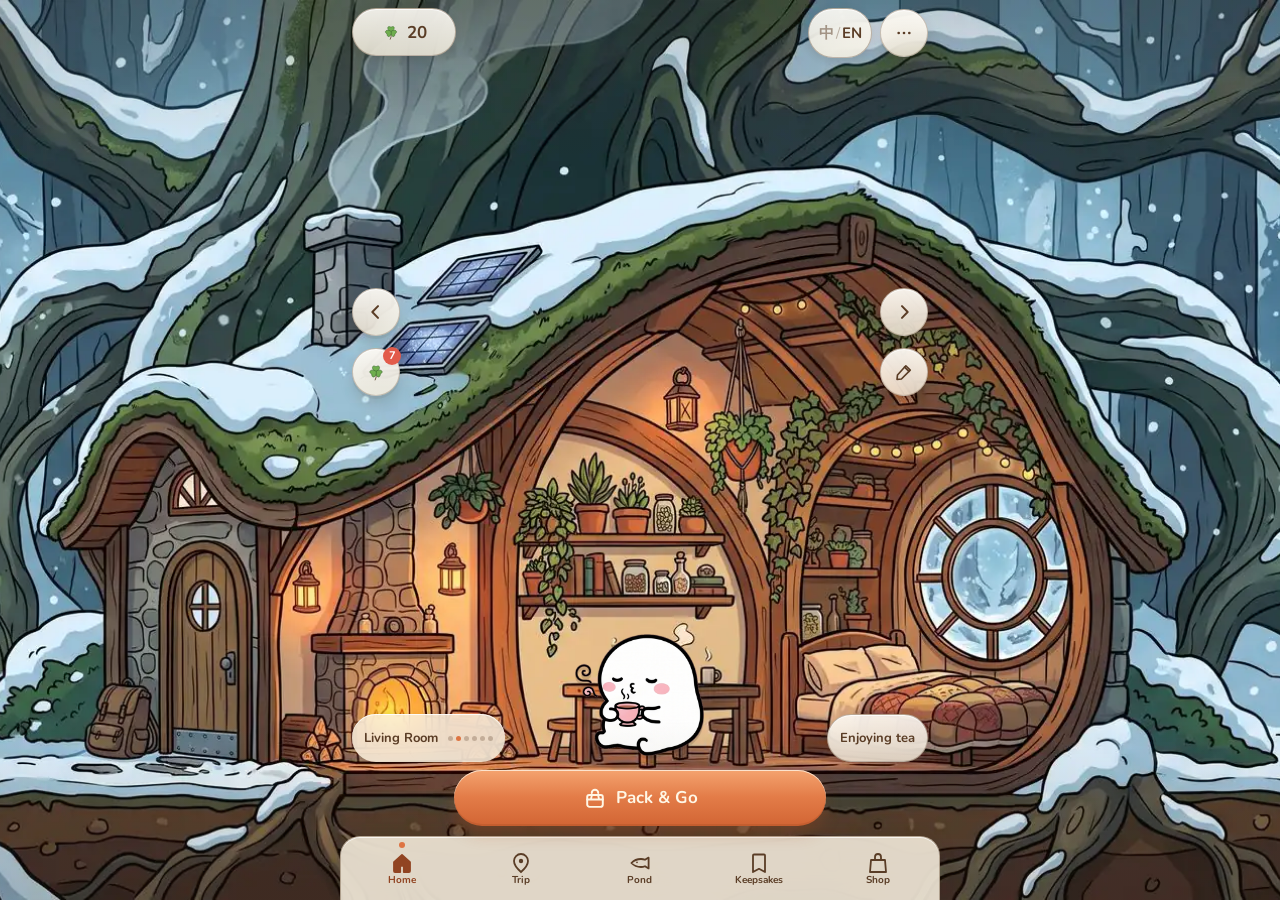
==== commit 3484ebfc: "UX: shop categories, short first trip, playtest coverage Restore a dedicated Shop tab with category " ====
--- a/index.html
+++ b/index.html
@@ -121,8 +121,8 @@
 /* POND_FULLSCREEN_V3 */
 body.pond-full{overflow:hidden}
 body.pond-full #scene,#scene:fullscreen,#scene:-webkit-full-screen{position:fixed!important;inset:0!important;width:100vw!important;height:100vh!important;height:100dvh!important;max-height:none!important;aspect-ratio:auto!important;border:0!important;z-index:100!important;background:#0b191e}
-#pond-exit-fs{display:none;position:absolute;top:max(10px,env(safe-area-inset-top));right:max(10px,env(safe-area-inset-right));z-index:25;min-height:44px;min-width:44px;padding:8px 14px;font-weight:700;font-size:14px;align-items:center;justify-content:center;gap:4px;background:var(--card);color:var(--ink);border:2px solid var(--ink);border-radius:14px;box-shadow:0 3px 0 var(--ink)}
-body.pond-full #pond-exit-fs,#scene:fullscreen #pond-exit-fs,#scene:-webkit-full-screen #pond-exit-fs{display:inline-flex}
+#pond-exit-fs{display:none;position:absolute;z-index:25;padding:8px 14px;font-weight:700;font-size:14px;align-items:center;justify-content:center;border-radius:14px}
+body.pond-full #pond-exit-fs{display:inline-flex}
 /* KOI_LOADING_V3 */
 #pond-loading{position:absolute;inset:0;z-index:16;background:var(--cream);color:var(--ink);display:flex;flex-direction:column;align-items:center;justify-content:center;gap:10px;font-weight:700;font-size:15px;transition:opacity .35s ease}
 #pond-loading.hide{opacity:0;pointer-events:none}
@@ -172,12 +172,14 @@
     <button type="button" class="glass mini harvest-chip" id="harvest-all" hidden></button>
     <div class="glass mini" id="status-pill"><span id="st-name"></span></div>
   </div>
-  <button type="button" class="cta" id="cta"><span class="svgico" id="cta-ico"></span><span class="cta-copy"><span class="zh" id="cta-zh">打包出发</span><span class="en" id="cta-en">Pack &amp; Go</span></span></button>
+  <p id="cta-reason" class="glass" hidden></p>
+  <button type="button" class="cta" id="cta"><span class="svgico" id="cta-ico"></span><span id="cta-copy"></span></button>
   <nav class="tabbar" id="tabbar">
     <button type="button" data-t="home"><svg viewBox="0 0 24 24" aria-hidden="true"><path d="M4 11.2 12 4l8 7.2V20a1 1 0 0 1-1 1h-5.2v-6.2H10.2V21H5a1 1 0 0 1-1-1z" fill="none" stroke="currentColor" stroke-width="1.8" stroke-linejoin="round"/></svg><span class="zh">家</span><span class="en">Home</span></button>
     <button type="button" data-t="trip"><svg viewBox="0 0 24 24" aria-hidden="true"><path d="M12 21s7-6.1 7-11a7 7 0 1 0-14 0c0 4.9 7 11 7 11z" fill="none" stroke="currentColor" stroke-width="1.8"/><circle cx="12" cy="10" r="2.2" fill="currentColor"/></svg><span class="zh">出行</span><span class="en">Trip</span></button>
     <button type="button" data-t="pond"><svg viewBox="0 0 24 24" aria-hidden="true"><path d="M3.4 12c2.8-3 6-4 9.6-4 1.5 0 2.9.3 4 .8L20.6 6.6v10.8l-3.6-2.2c-1.1.5-2.5.8-4 .8-3.6 0-6.8-1-9.6-4Z" fill="none" stroke="currentColor" stroke-width="1.8" stroke-linejoin="round"/><circle cx="9" cy="11.3" r=".85" fill="currentColor"/></svg><span class="zh">池塘</span><span class="en">Pond</span></button>
     <button type="button" data-t="keeps"><svg viewBox="0 0 24 24" aria-hidden="true"><path d="M7 3.5h10a1 1 0 0 1 1 1V21l-6-3.2L6 21V4.5a1 1 0 0 1 1-1z" fill="none" stroke="currentColor" stroke-width="1.8" stroke-linejoin="round"/></svg><span class="zh">收藏</span><span class="en">Keepsakes</span><i class="dot" hidden></i></button>
+    <button type="button" data-t="shop"><svg viewBox="0 0 24 24" aria-hidden="true"><path d="M5 9h14l1 12H4L5 9Z M9 9V6a3 3 0 0 1 6 0v3" fill="none" stroke="currentColor" stroke-width="1.8" stroke-linejoin="round"/></svg><span class="zh">商店</span><span class="en">Shop</span></button>
   </nav>
 </div>
 <div class="glass pop" id="pop" hidden></div>
@@ -189,10 +191,10 @@
 <h3 data-i18n="about.timeTitle">时间、季节与天气</h3>
 <p data-i18n="about.time">时钟采用真实的 Asia/Shanghai 时间，右上角显示时刻、季节与天气；默认 ×1 速度，可切到 ×10、×60。春 3–5 月、夏 6–8 月、秋 9–11 月、冬 12–2 月，晴、雨、雪会改变窗外景色与团子的活动。</p>
 <h3 data-i18n="about.homeTitle">房间、菜园与商店</h3>
-<p data-i18n="about.tabs">下方有七个小标签：小屋、池塘、庭院、商店、行囊、日记、相册。小屋含客厅、读书角、厨房、阳台、池塘、门廊六个房间，可左右切换和拖动家具布置。三叶草是货币：在庭院点击草叶收集，约十分钟长回，偶尔出现幸运四叶草。</p>
+<p data-i18n="about.tabs">底部有五个标签：家、出行、池塘、收藏和商店。家里可左右滑动切换房间；庭院里的三叶草大约十分钟长回来，偶尔有幸运四叶草。</p>
 <p data-i18n="about.garden">阳台的四个花盆可种罗勒、番茄、胡萝卜和草莓，作物按真实时间生长。收成能在厨房做成番茄罗勒便当、胡萝卜饭团盒或草莓果酱面包。商店出售食物、种子、护身符和家具，护身符会影响旅行方向或带回的三叶草。</p>
 <h3 data-i18n="about.travelTitle">行囊、旅行与朋友</h3>
-<p data-i18n="about.travel">在行囊选一份食物（必需）和一个护身符（可选），团子会在合适的时候自己出发，旅程约 1–6 小时。不同食物通向森林旧车厢、小镇早市、海边灯塔、蘑菇森林、山顶观测台等地。回家后信箱会出现明信片、纪念品与三叶草；访客朋友不定期来串门，见面三次可留下合照。</p>
+<p data-i18n="about.travel">在出行页选一份已有的食物，也可以带一个护符，然后点「就这样出发」。新存档的首次旅行只要五分钟，之后的旅程约 1–6 小时。团子回家后可以开箱收下明信片、纪念品和三叶草。</p>
 <h3 data-i18n="about.diaryTitle">日记、相册与存档</h3>
 <p data-i18n="about.diary">日记记录每天的小事，相册收藏去过的地点、明信片和合照。进度只保存在当前浏览器的 localStorage 里：刷新不丢，换设备或清除数据会重新开始，也不同步到服务器。</p>
 <h3 data-i18n="about.moreTitle">3D 锦鲤池、广告与本站</h3>
@@ -218,7 +220,7 @@
 <a href="https://github.com/iamyours" data-i18n="footer.github">GitHub</a><span class="sep" aria-hidden="true">·</span>
 <span data-i18n="footer.copyright">© 2026 iamyours</span>
 </footer>
-<script src="assets/scene-fit.js"></script>
+<script src="assets/scene-fit.js"></script><script src="assets/game-logic.js"></script>
 <script>const HAVE=new Set(["bg_balcony.jpg", "bg_kitchen.jpg", "bg_living_autumn.jpg", "bg_living_spring.jpg", "bg_living_winter.jpg", "bg_pond.jpg", "bg_rain.jpg", "bg_reading.jpg", "blob_home.png", "blob_walk.png", "c_basil.png", "c_basket.png", "c_bento.png", "c_carrot.png", "c_jam.png", "c_seed.png", "c_sprout.png", "c_strawberry.png", "c_tomato.png", "f_cushion.png", "f_hanging.png", "f_lamp.png", "f_monstera.png", "f_painting.png", "f_radio.png", "f_rocker.png", "f_rug.png", "f_shelf.png", "garden.jpg", "home.jpg", "home_empty.jpg", "p_fish.png", "p_lantern.png", "p_read.png", "p_rest.png", "p_sleep.png", "p_stir.png", "p_stretch.png", "p_tea.png", "p_umbrella.png", "p_walkside.png", "p_water.png", "p_wave.png", "pc_camper.jpg", "pc_dome.jpg", "pc_field.jpg", "pc_lighthouse.jpg", "pc_market.jpg", "pc_pond.jpg", "pc_snow.jpg", "pc_train.jpg", "pc_village.jpg", "v_cat.png", "v_chick.png", "v_fox.png", "v_frog.png", "v_hedgehog.png", "v_rabbit.png","opt/bg_balcony.webp","opt/bg_kitchen.webp","opt/bg_living_autumn.webp","opt/bg_living_spring.webp","opt/bg_living_winter.webp","opt/bg_pond.webp","opt/bg_rain.webp","opt/bg_reading.webp","opt/garden.webp","opt/home.webp","opt/home_empty.webp"]);
 const K3='cozy-tabi-v3',K2='cozy-tabi-v2',A='assets/',Q=new URLSearchParams(location.search),DEBUG=Q.has('debug');
 const RM=matchMedia('(prefers-reduced-motion: reduce)').matches;
@@ -308,12 +310,13 @@
 
 // ---------- state & migration ----------
 const def=()=>({v:3,clover:20,inv:{bun:1},seeds:{basil:1},produce:{},furn:{},deco:[],bag:{food:null,charm:null},trip:null,album:[],souv:[],grow:Array(8).fill(0),cloverKind:Array(8).fill(0),speed:1,mail:[],visits:{},
- plots:[null,null,null,null],vis:{cur:null,next:2*HR,meets:{},photos:[]},diary:{},lastDay:null,lastSeen:Date.now(),letterSeen:true,ads:{day:null,n:0},tripCount:0,lastPack:null,soundOn:false,keepsFresh:false});
+ plots:[null,null,null,null],vis:{cur:null,next:2*HR,meets:{},photos:[]},diary:{},lastDay:null,lastSeen:Date.now(),letterSeen:true,ads:{day:null,n:0},tripCount:0,lastPack:null,soundOn:false,keepsFresh:false,newJourney:true,firstTripShort:false});
 function load(){let s=null;try{s=JSON.parse(localStorage.getItem(K3)||'null')}catch(e){}
  if(!s){let o=null;try{o=JSON.parse(localStorage.getItem(K2)||'null')}catch(e){}s=def();
-  if(o){s.clover=o.clover??20;s.inv=o.inv||s.inv;s.album=o.album||[];s.souv=o.souv||[];s.mail=(o.mail||[]).map(m=>({...m,n:1}));s.grow=(o.grow||[]).map(x=>Math.min(x,REGROW));while(s.grow.length<8)s.grow.push(0);
+  if(o){s.newJourney=false;s.clover=o.clover??20;s.inv=o.inv||s.inv;s.album=o.album||[];s.souv=o.souv||[];s.mail=(o.mail||[]).map(m=>({...m,n:1}));s.grow=(o.grow||[]).map(x=>Math.min(x,REGROW));while(s.grow.length<8)s.grow.push(0);
    for(const a of s.album)s.visits[a.id]=(s.visits[a.id]||0)+1;
    if(o.away)s.trip={phase:'away',remain:Math.max(MIN,o.away.remain||HR),food:o.away.food,charm:o.away.charm,total:o.away.remain||HR};s.migrated=true}}
+ if(s.newJourney!==true)s.newJourney=false;
  const hadTrip=typeof s.tripCount==='number';const d=def();for(const k in d)if(s[k]===undefined)s[k]=d[k];if(!s.vis.photos)s.vis.photos=[];if(!Array.isArray(s.cloverKind)||s.cloverKind.length!==8)s.cloverKind=Array(8).fill(0);if(!hadTrip)s.tripCount=Object.values(s.visits||{}).reduce((a,b)=>a+(+b||0),0);s.grow.forEach((g,i)=>{if(g===0&&!s.cloverKind[i])s.cloverKind[i]=Math.random()<.15?2:1});return s}
 let S=load();
 if(Q.get('fixture')==='deco'){S.furn.rug=2;S.deco.push({id:'rug',room:'living',x:3,b:14,w:14,fixture:1});}
@@ -323,11 +326,16 @@
 // POND_FULLSCREEN_V3 & KOI_LOADING_V3
 function notifyPondResize(){const f=$('pondframe');if(!f||!f.contentWindow)return;const send=()=>{try{f.contentWindow.postMessage({type:'pond-resize'},location.origin)}catch(e){}};requestAnimationFrame(send);setTimeout(send,80)}
 function hidePondLoading(){clearTimeout(pondLoadTimer);clearTimeout(pondMaxTimer);pondLoadTimer=pondMaxTimer=0;const ld=$('pond-loading');if(!ld)return;ld.classList.add('hide');setTimeout(()=>{if(ld.parentNode)ld.remove()},380)}
-function enterPondFull(){sceneToken++;tab='pond';const already=document.body.classList.contains('pond-full');document.body.classList.add('pond-full');if(!already)history.pushState({dango:'pond'},'');mountPond();const sc=$('scene');try{const fn=sc.requestFullscreen||sc.webkitRequestFullscreen;if(fn){const p=fn.call(sc);if(p&&p.catch)p.catch(()=>{})}}catch(e){}notifyPondResize()}
-function exitPondFull(){const was=document.body.classList.contains('pond-full');document.body.classList.remove('pond-full');try{const fe=document.fullscreenElement||document.webkitFullscreenElement;if(fe){const ex=document.exitFullscreen||document.webkitExitFullscreen;if(ex){const p=ex.call(document);if(p&&p.catch)p.catch(()=>{})}}}catch(e){}if(was)notifyPondResize()}
-function onFsChange(){if(!(document.fullscreenElement||document.webkitFullscreenElement)&&document.body.classList.contains('pond-full')){document.body.classList.remove('pond-full');notifyPondResize()}else notifyPondResize()}
+function enterPondFull(){if(document.body.classList.contains('pond-full'))return;sceneToken++;tab='pond';document.body.classList.add('pond-full');history.pushState({dango:'pond'},'');mountPond();paintHud();const sc=$('scene');try{const fn=sc.requestFullscreen||sc.webkitRequestFullscreen;if(fn){const p=fn.call(sc);if(p&&p.catch)p.catch(()=>{})}}catch(e){}notifyPondResize()}
+function exitPondFull(){
+ if(!document.body.classList.contains('pond-full'))return;
+ document.body.classList.remove('pond-full');
+ try{const fe=document.fullscreenElement||document.webkitFullscreenElement;if(fe){const ex=document.exitFullscreen||document.webkitExitFullscreen;if(ex){const p=ex.call(document);if(p&&p.catch)p.catch(()=>{})}}}catch(e){}
+ if(history.state?.dango==='pond'){swallowPop=true;history.back()}
+ if(tab==='pond')render(false);
+}
+function onFsChange(){if(document.fullscreenElement||document.webkitFullscreenElement)notifyPondResize();else exitPondFull()}
 addEventListener('fullscreenchange',onFsChange);addEventListener('webkitfullscreenchange',onFsChange);
-addEventListener('keydown',e=>{if(e.key==='Escape'&&document.body.classList.contains('pond-full'))exitPondFull()});
 function mountPond(){const sc=$('scene');let f=$('pondframe');if(!f){f=document.createElement('iframe');f.id='pondframe';f.title=I18N.t('pond.frameTitle');f.allow='fullscreen';f.setAttribute('allowfullscreen','');sc.appendChild(f)}
  let xb=$('pond-exit-fs');if(!xb){xb=document.createElement('button');xb.type='button';xb.id='pond-exit-fs';xb.textContent=I18N.t('pond.exitFs');xb.onclick=exitPondFull;sc.appendChild(xb)}
  if(!pondMounted){let ld=$('pond-loading');if(!ld){ld=document.createElement('div');ld.id='pond-loading';ld.innerHTML='<div class="pl-card"><div class="pl-leaf">🍀</div><div class="pl-blob"></div><div>'+I18N.t('pond.loading')+'</div></div>';sc.appendChild(ld)}else ld.classList.remove('hide');
@@ -368,13 +376,16 @@
 function chooseDest(food,charm,t){const forced=Q.get('place');if(forced&&PLACES.some(p=>p.id==forced))return forced;const s=seasonAt(t),f=FOODS.find(x=>x.id==food)||FOODS[0];const tags=[...f.tags];if(charm=='acorn')tags.push('forest');if(charm=='shell')tags.push('far');
  const pool=PLACES.filter(p=>!p.season||p.season==s).map(p=>{let w=p.w||{1:10,2:4,3:1.2}[p.r];for(const g of tags){if(g=='rare'&&p.r==3)w*=3;else if(p.tags.includes(g))w*=3}if(p.season)w*=2;return[p,w]});
  let x=Math.random()*pool.reduce((a,b)=>a+b[1],0);for(const[p,w]of pool){x-=w;if(x<=0)return p.id}return pool[0][0].id}
-function departNow(t){const tr=S.trip,f=FOODS.find(x=>x.id==tr.food);const total=rnd(f.dur[0],f.dur[1])*HR;S.trip={phase:'away',food:tr.food,charm:tr.charm,remain:total,total,left:t};
+function departNow(t){const tr=S.trip;if(tr?.phase!=='packed')return;const f=FOODS.find(x=>x.id===tr.food);
+ const short=DangoLogic.canShortenFirstTrip(S),total=short?DangoLogic.FIRST_TRIP_MS:rnd(f.dur[0],f.dur[1])*HR;
+ if(short)S.firstTripShort=true;
+ S.trip={phase:'away',food:tr.food,charm:tr.charm,remain:total,total,left:t};S.tripCount++;S.lastPack={food:tr.food,charm:tr.charm};
  if(S.vis.cur)visitorLeaves(t);diary(t,'diary.depart',{f:{k:'food.'+f.id+'.n'}},3);log(I18N.t('log.depart'));
- if(!LOG){tab='trip';room='living';const a=ACTS[curAct()];if(a.room=='living'){walker={room:a.room,x:a.x,b:a.b,dx:'300%',until:Date.now()+4000}}toast(I18N.t('toast.departed'));render(false);setTimeout(()=>{walker=null;if(tab=='home'||tab=='trip')renderScene(false)},4100)}}
+ if(!LOG){save();if(tab==='home')setTab('trip');if(tab==='trip')room='living';const a=ACTS[curAct()];if(a.room=='living'){walker={room:a.room,x:a.x,b:a.b,dx:'300%',until:Date.now()+4000}}toast(I18N.t('toast.departed'));render(false);setTimeout(()=>{walker=null;if(tab=='home'||tab=='trip')renderScene(false)},4100)}}
 function comeHome(t){const tr=S.trip,id=chooseDest(tr.food,tr.charm,t),p=PLACES.find(x=>x.id==id);const n=S.visits[id]=(S.visits[id]||0)+1;
  const m={id,n,sv:pick(SOUV),cl:Math.floor(rnd(5,13))+(tr.charm=='bell'?10:0)+(p.r-1)*4,t};S.mail.push(m);S.trip=null;
  diary(t,n>1?'diary.comeHomeN':'diary.comeHome',{p:{k:'place.'+p.id+'.n'},n,s:{s:m.sv}},4);log(I18N.t('log.comeHome',{p:p.n}));
- if(!LOG){beep(990);S.keepsFresh=true;toast(I18N.t('toast.cameHome'));render(false)}}
+ if(!LOG){beep(990);S.keepsFresh=true;if(tab!=='trip')toast(I18N.t('toast.cameHome'),'return-toast');render(false)}}
 function offlineCatchUp(){const now=Date.now(),el=Math.min(now-(S.lastSeen||now),OFFLINE_CAP);if(el<2*MIN)return;LOG=[];let t=now-el,left=el;while(left>0){const d=Math.min(MIN*5,left);t+=d;left-=d;step(d,t)}
  const lines=LOG;LOG=null;save();showLetter(el,lines,now-(S.lastSeen0||now)>OFFLINE_CAP)}
 function showLetter(el,lines,capped){const h=Math.floor(el/HR),m=Math.round(el%HR/MIN);const uniq=[...new Set(lines)];const mid=uniq.length>7?[...uniq.slice(0,6),I18N.t('letter.more',{n:uniq.length-6})]:uniq;
@@ -384,9 +395,9 @@
 // ---------- UI helpers ----------
 let tab=Q.get('tab')||'home',room=Q.get('room')||null,waveUntil=0,walker=null,edit=false,selDeco=-1,albumTab='pc',diaryDay=null;
 const $=id=>document.getElementById(id);
-function toast(m){const d=document.createElement('div');d.className='toast';d.textContent=m;$('app').appendChild(d);setTimeout(()=>d.remove(),2700)}
+function toast(m,id){const d=document.createElement('div');d.className='toast';if(id)d.id=id;d.setAttribute('role','status');d.textContent=m;$('app').appendChild(d);setTimeout(()=>d.remove(),2700)}
 function spr(name,emo,w=1,style=''){return HAVE.has(name+'.png')?`<img src="${A}${name}.png" style="${style}" alt="">`:`<div class="emo" style="--w:${w*10};${style}">${emo}</div>`}
-function ico(name,emo){return HAVE.has(name+'.png')?`<img src="${A}${name}.png" style="height:34px;vertical-align:middle">`:`<span style="font-size:28px">${emo}</span>`}
+function ico(name,emo){return name&&HAVE.has(name+'.png')?`<img src="${A}${name}.png" style="height:34px;vertical-align:middle" alt="">`:`<span style="font-size:28px" aria-hidden="true">${emo}</span>`}
 let ac,amb=null;function actx(){return ac=ac||new (window.AudioContext||window.webkitAudioContext)()}
 let adSilent=false;
 function beep(f=660,v=.1,d=.35){if(adSilent)return;try{const a=actx(),o=a.createOscillator(),g=a.createGain();o.frequency.value=f;g.gain.setValueAtTime(v,a.currentTime);g.gain.exponentialRampToValueAtTime(.001,a.currentTime+d);o.connect(g).connect(a.destination);o.start();o.stop(a.currentTime+d)}catch(e){}}
@@ -467,49 +478,118 @@
  if(vr=='balcony'){h+=`<div class="card"><b>${I18N.t('balcony.title')}</b><div class="grid" style="grid-template-columns:repeat(4,1fr);margin-top:6px">${S.plots.map((p,i)=>{if(!p)return `<div class="card plot item"><small>${I18N.t('balcony.emptyPot')}</small><select data-plant="${i}" style="font:inherit;font-size:12px"><option value="">${I18N.t('balcony.plantSelect')}</option>${CROPS.filter(c=>cnt(S.seeds,c.id)>0).map(c=>`<option value="${c.id}">${c.ic}${c.n} ×${S.seeds[c.id]}</option>`).join('')}</select></div>`;
   const c=CROPS.find(c=>c.id==p.crop),st=cropStage(p),f=Math.min(1,1-p.left/p.total);return `<div class="card plot item">${ico(st=='seed'?'c_seed':st=='sprout'?'c_sprout':'c_'+c.id,st=='seed'?'🌰':st=='sprout'?'🌱':c.ic)}<small>${c.n} · ${I18N.t('crop.stage.'+st)}</small><div class="bar"><i style="width:${f*100}%"></i></div>${st=='ready'?`<button data-harvest="${i}">${I18N.t('balcony.harvest')}</button>`:`<small>${dur(p.left)}</small>`}</div>`}).join('')}</div><small>${I18N.t('balcony.tip')}</small></div>`}
  if(vr=='kitchen'){h+=`<div class="card"><b>${I18N.t('kitchen.title')}</b> <small>${I18N.t('kitchen.harvested')}${CROPS.map(c=>`${c.ic}${cnt(S.produce,c.id)}`).join(' ')}</small><div class="grid" style="margin-top:6px">${FOODS.filter(f=>f.cook).map(f=>{const ok=Object.entries(f.cook).every(([k,n])=>cnt(S.produce,k)>=n);return `<div class="card item">${ico(f.img,f.ic)}<br>${f.n}<br><small>${Object.entries(f.cook).map(([k,n])=>CROPS.find(c=>c.id==k).ic+'×'+n).join(' ')}<br>${f.d}</small><br><button data-cook="${f.id}" ${ok?'':'disabled'}>${I18N.t('kitchen.cookBtn')}</button></div>`}).join('')}</div></div>`}
- if(vr=='living'||edit){const owned=FURN.filter(f=>cnt(S.furn,f.id)>0);h+=`<div class="card"><b>${I18N.t('deco.title')}</b> <button id="edit" style="padding:3px 10px;font-size:13px">${edit?I18N.t('deco.done'):I18N.t('deco.start')}</button>${edit?`<br><small>${I18N.t('deco.help')}</small><div class="chips" style="margin-top:6px">${owned.map(f=>{const placed=S.deco.filter(d=>d.id==f.id).length;return `<button data-place="${f.id}" ${placed>=S.furn[f.id]?'disabled':''}>${I18N.t('deco.placeBtn',{ic:f.ic,n:f.n,left:S.furn[f.id]-placed})}</button>`}).join('')||`<small>${I18N.t('deco.noFurn')}</small>`}</div>${selDeco>=0&&S.deco[selDeco]?`<div class="chips"><button data-dz="1.15">${I18N.t('deco.zoomIn')}</button><button data-dz="0.87">${I18N.t('deco.zoomOut')}</button><button id="unplace">${I18N.t('deco.unplace')}</button></div>`:''}`:''}</div>`}
+ if(vr=='living'||edit){const owned=FURN.filter(f=>cnt(S.furn,f.id)>0);h+=`<div class="card"><b>${I18N.t('deco.title')}</b> <button id="edit" style="padding:3px 10px;font-size:13px">${edit?I18N.t('deco.done'):I18N.t('deco.start')}</button>${edit?`<br><small>${I18N.t('deco.help')}</small><div class="chips" style="margin-top:6px">${owned.map(f=>{const placed=S.deco.filter(d=>d.id==f.id).length;return `<button data-place="${f.id}" ${placed>=S.furn[f.id]?'disabled':''}>${I18N.t('deco.placeBtn',{ic:f.ic,n:f.n,left:S.furn[f.id]-placed})}</button>`}).join('')||tabButton('shop','deco.noFurn')}</div>${selDeco>=0&&S.deco[selDeco]?`<div class="chips"><button data-dz="1.15">${I18N.t('deco.zoomIn')}</button><button data-dz="0.87">${I18N.t('deco.zoomOut')}</button><button id="unplace">${I18N.t('deco.unplace')}</button></div>`:''}`:''}</div>`}
  return h}
-let sheetName=null,sheetPushed=false,swallowPop=false,popPushed=false,pointerMoved=false,tripGoal='wander',pinned=null,keepSeg='pc',placeId=null,itemRef=null,stageSig='';
+let sheetName=null,sheetPushed=false,swallowPop=false,popPushed=false,pointerMoved=false,tripGoal='wander',pinned=null,keepSeg='pc',placeId=null,stageSig='';
 const goalRot={wander:0,fresh:0,far:0,quick:0};
 const GOALS=['wander','fresh','far','quick'];
-function normalizeTab(t){if(t==='garden'){if(!room)room='garden';return 'home'}if(t==='shop'||t==='bag')return 'trip';if(t==='diary'||t==='album'||t==='keepsakes')return 'keeps';if(t==='home'||t==='trip'||t==='pond'||t==='keeps')return t;return 'home'}
+function normalizeTab(t){if(t==='garden'){if(!room)room='garden';return 'home'}return DangoLogic.normalizeTab(t)}
 function esc(s){return String(s==null?'':s).replace(/[&<>"']/g,ch=>({'&':'&amp;','<':'&lt;','>':'&gt;','"':'&quot;',"'":'&#39;'}[ch]))}
 function bi(key,vars){return `<span class="zh">${esc(I18N.tr('zh',key,vars))}</span><span class="en">${esc(I18N.tr('en',key,vars))}</span>`}
 function rollReady(){if(!Array.isArray(S.cloverKind)||S.cloverKind.length!==8)S.cloverKind=Array(8).fill(0);for(let i=0;i<8;i++)if(S.grow[i]<=0&&!S.cloverKind[i])S.cloverKind[i]=Math.random()<.15?2:1}
 function readyCount(){rollReady();let n=0;for(let i=0;i<8;i++)if(S.grow[i]<=0&&S.cloverKind[i]!==2)n++;return n}
 function ripeCount(){return S.plots.filter(p=>p&&cropStage(p)==='ready').length}
-function clockStr(){const ms=Math.max(0,(S.trip&&S.trip.remain||0)/(S.speed||1)),s=Math.ceil(ms/1000),h=Math.floor(s/3600),m=Math.floor(s%3600/60),sec=s%60;return h?h+':'+String(m).padStart(2,'0'):m+':'+String(sec).padStart(2,'0')}
+function clockStr(){const ms=Math.max(0,(S.trip?.remain||0)/(S.speed||1)),s=Math.ceil(ms/1000),h=Math.floor(s/3600),m=Math.floor(s%3600/60),sec=s%60;return (h?h+':'+String(m).padStart(2,'0'):m)+':'+String(sec).padStart(2,'0')}
 function biasTags(food,charmId){const tags=[...(food&&food.tags||[])];if(charmId==='acorn')tags.push('forest');if(charmId==='shell')tags.push('far');return [...new Set(tags)]}
-function placesFor(tags){const season=seasonAt(Date.now()),pool=PLACES.filter(p=>!p.season||p.season===season);if(!tags.length)return pool;const hit=pool.filter(p=>tags.some(g=>g==='rare'?p.r===3:p.tags.includes(g)));return hit.length?hit:pool}
-function diaryFrac(tags){const list=placesFor(tags);let got=0;list.forEach(p=>{got+=Math.min(3,S.visits[p.id]||0)});return {got,total:list.length*3}}
-function comboCost(food,charm){if(!food)return 0;let c=0;if(!(S.inv[food.id]>0))c+=food.p||0;if(charm&&!(S.inv[charm.id]>0))c+=charm.p||0;return c}
-function candidates(){const foods=FOODS.filter(f=>(S.inv[f.id]>0)||(f.p&&!f.cook));const charms=[null,...CHARMS];const out=[];foods.forEach(f=>charms.forEach(ch=>out.push({food:f,charm:ch})));return out}
-function scoreCombo(c,goal){const tags=biasTags(c.food,c.charm&&c.charm.id);let s=0;const cost=comboCost(c.food,c.charm);if(cost<=S.clover)s+=20;if(cost===0)s+=18;s-=cost*.35;const dur=c.food.dur[1];if(goal==='quick')s+=(8-dur)*8;if(goal==='far'){if(tags.includes('far'))s+=28;if(c.charm&&c.charm.id==='shell')s+=10;s+=dur}if(goal==='wander'){s+=12-Math.abs(dur-3)*3;if(!c.charm)s+=4}if(goal==='fresh'){const unseen=PLACES.filter(p=>!(S.visits[p.id]));const want={};unseen.forEach(p=>{p.tags.forEach(t=>want[t]=(want[t]||0)+1);if(p.r===3)want.rare=(want.rare||0)+2});tags.forEach(t=>{if(want[t])s+=want[t]*8});if(!unseen.length)s-=6}return s}
+function ownedFood(){return FOODS.filter(f=>cnt(S.inv,f.id)>0)}
+function ownedCharms(){return CHARMS.filter(c=>cnt(S.inv,c.id)>0)}
+function candidates(){return ownedFood().flatMap(food=>[null,...ownedCharms()].map(charm=>({food,charm})))}
+function scoreCombo(c,goal){const tags=biasTags(c.food,c.charm&&c.charm.id);let s=0;const dur=c.food.dur[1];if(goal==='quick')s+=(8-dur)*8;if(goal==='far'){if(tags.includes('far'))s+=28;if(c.charm&&c.charm.id==='shell')s+=10;s+=dur}if(goal==='wander'){s+=12-Math.abs(dur-3)*3;if(!c.charm)s+=4}if(goal==='fresh'){const unseen=PLACES.filter(p=>!(S.visits[p.id]));const want={};unseen.forEach(p=>{p.tags.forEach(t=>want[t]=(want[t]||0)+1);if(p.r===3)want.rare=(want.rare||0)+2});tags.forEach(t=>{if(want[t])s+=want[t]*8});if(!unseen.length)s-=6}return s}
 function ranked(goal){return candidates().map(c=>({...c,s:scoreCombo(c,goal)})).sort((a,b)=>b.s-a.s||a.food.id.localeCompare(b.food.id))}
 function currentRec(){const list=ranked(tripGoal);if(!list.length)return null;return list[(goalRot[tripGoal]||0)%list.length]}
 function draftNow(){if(pinned){const food=FOODS.find(f=>f.id===pinned.food)||FOODS[0];const charm=pinned.charm?CHARMS.find(c=>c.id===pinned.charm)||null:null;return {food,charm}}return currentRec()}
-function selection(){if(sheetName==='confirm')return draftNow()||{food:null,charm:null};const food=FOODS.find(f=>f.id===S.bag.food)||null;const charm=S.bag.charm?CHARMS.find(c=>c.id===S.bag.charm)||null:null;return {food,charm}}
-function whyLines(food,charm){const tags=biasTags(food,charm&&charm.id);const frac=diaryFrac(tags);const cost=comboCost(food,charm);const bias=tags.length?tags.map(t=>I18N.t('bias.'+t)).join(I18N.lang==='en'?', ':'、'):I18N.t('why.biasNone');const lines=[I18N.t('why.'+tripGoal),I18N.t('why.diary',{got:frac.got,total:frac.total,bias})];if(cost===0)lines.push(I18N.t('why.owned'));else if(cost<=S.clover)lines.push(I18N.t('why.afford',{n:cost}));else lines.push(I18N.t('why.short',{n:cost-S.clover}));if(lines.length>3)lines.length=3;return {lines,cost,bias}}
-function ctaMode(){if(tab==='keeps')return 'hidden';if(sheetName==='confirm')return 'depart';if(S.mail&&S.mail.length&&home()&&!(S.trip&&S.trip.phase==='packed'))return 'gifts';if(S.trip&&S.trip.phase==='away')return tab==='pond'?'pond':'travel';if(S.trip&&S.trip.phase==='packed')return 'send';if(tab==='pond')return 'pond';if(tab==='trip')return 'depart';return 'pack'}
+function selection(){if(sheetName==='confirm')return draftNow()||{};return {food:ownedFood().find(f=>f.id===S.bag.food),charm:ownedCharms().find(c=>c.id===S.bag.charm)}}
+function departReason(food,charm){
+ if(!ownedFood().length)return I18N.t('trip.noFood');
+ if(!food||!cnt(S.inv,food.id))return I18N.t('trip.needFood');
+ if(charm&&!cnt(S.inv,charm.id))return I18N.t('trip.needCharm');
+ return '';
+}
+function ctaMode(){
+ if(sheetName==='gifts')return 'hidden';
+ if(tab==='pond')return document.body.classList.contains('pond-full')?'hidden':'pond';
+ if(tab==='keeps'||tab==='shop')return 'hidden';
+ if(!home())return tab==='trip'?'hidden':'travel';
+ if(S.trip?.phase==='packed')return 'send';
+ if(sheetName==='confirm')return 'depart';
+ if(S.mail.length)return 'gifts';
+ return tab==='trip'?'depart':'pack';
+}
 function openSheet(name){sheetName=name;if(!sheetPushed){history.pushState({dango:'sheet'},'');sheetPushed=true}document.body.classList.add('sheet-open');paintStage(true);paintHud()}
-function closeSheet(){if(!sheetName&&!sheetPushed)return;sheetName=null;itemRef=null;document.body.classList.remove('sheet-open');const back=sheetPushed;sheetPushed=false;paintStage(true);paintHud();if(back){swallowPop=true;history.back()}}
+function closeSheet(){if(!sheetName&&!sheetPushed)return;sheetName=null;document.body.classList.remove('sheet-open');const back=sheetPushed;sheetPushed=false;paintStage(true);paintHud();if(back){swallowPop=true;history.back()}}
 function closeLayer(d){if(d&&d.parentNode)d.remove();swallowPop=true;history.back()}
 function noteModal(d){if(!d)return;history.pushState({dango:'modal'},'');}
 function collectAll(){rollReady();let n=0,lucky=0;for(let i=0;i<8;i++){if(S.grow[i]>0)continue;if(S.cloverKind[i]===2){lucky++;continue}S.clover+=1;S.grow[i]=REGROW;S.cloverKind[i]=0;n++}if(!n){if(lucky)toast(I18N.t('collect.luckyLeft'));return}beep(660);save();const fly=document.createElement('div');fly.className='fly';fly.textContent='🍀+'+n;$('app').appendChild(fly);setTimeout(()=>fly.remove(),720);if(viewRoom()==='garden'&&patchGardenClovers()){}else renderScene(false);paintHud()}
 function harvestAll(){let n=0;S.plots.forEach((p,i)=>{if(!p||cropStage(p)!=='ready')return;const c=CROPS.find(x=>x.id===p.crop);S.produce[c.id]=cnt(S.produce,c.id)+2;S.plots[i]=null;diary(Date.now(),'diary.harvest',{c:{k:'crop.'+c.id+'.n'}},2);n++});if(!n)return;beep(880);toast(I18N.t('toast.harvested',{ic:'🌱',n:n}));save();render(false)}
 function fillPots(){const have=CROPS.filter(c=>cnt(S.seeds,c.id)>0).sort((a,b)=>a.h-b.h);if(!have.length){toast(I18N.t('plant.noneSeed'));return}const rec=have[0];let n=0;S.plots.forEach((p,i)=>{if(p||cnt(S.seeds,rec.id)<=0)return;S.seeds[rec.id]--;S.plots[i]={crop:rec.id,left:rec.h*HR,total:rec.h*HR};diary(Date.now(),'diary.plant',{c:{k:'crop.'+rec.id+'.n'}},1);n++});if(!n)return;beep(600);save();render(false)}
-function commitDepart(foodId,charmId){const food=FOODS.find(f=>f.id===foodId);if(!food){toast(I18N.t('trip.needFood'));return}if(S.trip&&S.trip.phase==='away')return;const charm=charmId||null;const needFood=!(S.inv[food.id]>0),needCharm=!!(charm&&!(S.inv[charm]>0));if(needFood&&!food.p){toast(I18N.t('trip.cookFirst'));return}let cost=0;if(needFood)cost+=food.p;if(needCharm)cost+=CHARMS.find(c=>c.id===charm).p;if(S.clover<cost){toast(I18N.t('ad.needMore',{n:cost-S.clover}));paintStage(true);return}if(needFood){S.clover-=food.p;S.inv[food.id]=cnt(S.inv,food.id)+1}if(needCharm){const c=CHARMS.find(x=>x.id===charm);S.clover-=c.p;S.inv[charm]=cnt(S.inv,charm)+1}S.inv[food.id]--;if(charm)S.inv[charm]--;S.lastPack={food:food.id,charm};S.tripCount=(S.tripCount||0)+1;S.bag={food:null,charm:null};S.trip={phase:'packed',food:food.id,charm,leaveIn:0};pinned=null;save();closeSheet();departNow(Date.now())}
-function openGifts(){if(!S.mail.length)return;const items=S.mail.splice(0,S.mail.length);items.forEach(m=>{S.album.push({id:m.id,t:m.t});S.souv.push(m.sv);S.clover+=m.cl});S.keepsFresh=true;save();window.__gifts=items;openSheet('gifts')}
+function commitDepart(foodId,charmId){
+ if(S.trip)return;
+ const food=FOODS.find(f=>f.id===foodId),charm=CHARMS.find(c=>c.id===charmId),reason=departReason(food,charm);
+ if(reason){toast(reason);return}
+ S.inv[food.id]--;if(charm)S.inv[charm.id]--;
+ S.bag={food:null,charm:null};S.trip={phase:'packed',food:food.id,charm:charm?.id||null,leaveIn:0};pinned=null;
+ if(tab!=='home')closeSheet();
+ departNow(Date.now());
+}
+function openGifts(){if(!S.mail.length)return;$('return-toast')?.remove();const items=S.mail.splice(0,S.mail.length);items.forEach(m=>{S.album.push({id:m.id,t:m.t});S.souv.push(m.sv);S.clover+=m.cl});S.keepsFresh=true;save();window.__gifts=items;openSheet('gifts')}
 function adButton(cost){if(cost<=S.clover)return '';if((S.tripCount||0)===0)return '';const short=cost-S.clover,n=adReward(short),st=adToday(),capped=st.n>=AD_DAILY;const label=capped?I18N.t('ad.sheetCap',{n:st.n,max:AD_DAILY}):I18N.t('ad.sheetBtn',{n,short,used:st.n,max:AD_DAILY});return `<button type="button" class="ad-btn" data-act="ad" data-n="${n}" ${capped?'data-capped="1"':''}>${esc(label)}</button>`}
-function cardFood(f,on,pick){const owned=cnt(S.inv,f.id);const price=owned?esc(I18N.t('trip.owned',{n:owned})):(f.p?coin(f.p):esc(I18N.t('trip.cookShort')));const tag=pick?'button':'div';const attr=pick?` type="button" data-act="pick" data-pick="food:${f.id}"`:'';return `<${tag} class="tcard ${on?'on':''}"${attr}>${mark(on)}<b class="tname">${esc(f.n)}</b><small>${esc(I18N.t('bag.foodDur',{min:f.dur[0],max:f.dur[1]}))}</small><span class="price">${price}</span></${tag}>`}
-function cardCharm(c,on,pick){const tag=pick?'button':'div';if(!c){const attr=pick?' type="button" data-act="pick" data-pick="charm:"':'';return `<${tag} class="tcard ${on?'on':''}"${attr}>${mark(on)}<b class="tname">${esc(I18N.t('trip.noneCharm'))}</b></${tag}>`}const owned=cnt(S.inv,c.id);const attr=pick?` type="button" data-act="pick" data-pick="charm:${c.id}"`:'';const price=owned?esc(I18N.t('trip.owned',{n:owned})):coin(c.p);return `<${tag} class="tcard ${on?'on':''}"${attr}>${mark(on)}<b class="tname">${esc(c.n)}</b><span class="price">${price}</span></${tag}>`}
-function confirmHTML(){const d=draftNow();if(!d||!d.food)return `<p>${esc(I18N.t('trip.needFood'))}</p>`;const w=whyLines(d.food,d.charm);const goals=GOALS.map(g=>`<button type="button" data-act="goal" data-goal="${g}" class="${g===tripGoal&&!pinned?'on':''}">${bi('goal.'+g)}</button>`).join('');return `<h3>${esc(I18N.t('trip.ask'))}</h3><div class="goals">${goals}</div><div class="pair">${cardFood(d.food,true,false)}${cardCharm(d.charm,true,false)}</div><div class="row-btns"><button type="button" data-act="shuffle">${bi('trip.shuffle')}</button><button type="button" data-act="custom">${bi('trip.custom')}</button></div><ul class="why">${w.lines.map(x=>'<li>'+esc(x)+'</li>').join('')}</ul>${ledger(w.cost)}${adButton(w.cost)}`}
-function tripWorkHTML(){if(S.trip&&S.trip.phase==='packed')return `<div class="trip-board"><p class="tname">${esc(I18N.t('bag.packed'))}</p><button type="button" class="menu-row" data-act="unpack">${esc(I18N.t('bag.unpack'))}</button></div>`;const foods=FOODS.filter(f=>(S.inv[f.id]>0)||(f.p&&!f.cook)||f.cook);const charms=[null,...CHARMS];const goals=GOALS.map(g=>`<button type="button" data-act="goal" data-goal="${g}" class="${g===tripGoal?'on':''}">${bi('goal.'+g)}</button>`).join('');const foodCards=foods.map(f=>cardFood(f,S.bag.food===f.id,true)).join('');const charmCards=charms.map(c=>cardCharm(c,c?S.bag.charm===c.id:!S.bag.charm,true)).join('');const sel=selection();const cost=comboCost(sel.food,sel.charm);const w=sel.food?whyLines(sel.food,sel.charm):{lines:[I18N.t('trip.needFood')],cost:0};const shopSeeds=CROPS.map(c=>`<button type="button" class="tcard" data-act="item" data-kind="seed" data-id="${c.id}">${mark(false)}<b class="tname">${esc(c.n)}</b><span class="price">${coin(c.p)}</span></button>`).join('');const shopFurn=FURN.map(f=>`<button type="button" class="tcard" data-act="item" data-kind="furn" data-id="${f.id}">${mark(false)}<b class="tname">${esc(f.n)}</b><span class="price">${coin(f.p)}</span></button>`).join('');const again=S.lastPack?`<button type="button" class="menu-row" data-act="again">${esc(I18N.t('trip.again'))}</button>`:'';return `<div class="trip-board"><h3>${esc(I18N.t('trip.title'))}</h3><div class="goals">${goals}</div><button type="button" class="menu-row" data-act="recommend">${esc(I18N.t('trip.recommend'))}</button><h4>${esc(I18N.t('trip.bag'))}</h4><div class="hscroll">${foodCards}</div><div class="hscroll">${charmCards}</div><ul class="why">${w.lines.map(x=>'<li>'+esc(x)+'</li>').join('')}</ul>${ledger(cost)}${adButton(cost)}${again}<h4>${esc(I18N.t('trip.sup'))}</h4><div class="hscroll">${shopSeeds}${shopFurn}</div></div>`}
+function pickAttr(kind,id,on){return ` type="button" data-act="pick" data-pick="${kind}:${id}" aria-pressed="${on}"`}
+function cardFood(f,on,pick){
+ const tag=pick?'button':'div',short=DangoLogic.canShortenFirstTrip(S);
+ const time=short?I18N.t('trip.firstDuration'):I18N.t('bag.foodDur',{min:f.dur[0],max:f.dur[1]});
+ return `<${tag} class="tcard ${on?'on':''}"${pick?pickAttr('food',f.id,on):''}>${mark(on)}<b class="tname">${esc(f.n)}</b><small>${esc(time)}</small><small>${esc(I18N.t('trip.owned',{n:cnt(S.inv,f.id)}))}</small></${tag}>`;
+}
+function cardCharm(c,on,pick){const tag=pick?'button':'div';return `<${tag} class="tcard ${on?'on':''}"${pick?pickAttr('charm',c?.id||'',on):''}>${mark(on)}<b class="tname">${esc(c?c.n:I18N.t('trip.noneCharm'))}</b>${c?`<small>${esc(c.d)}</small>`:''}</${tag}>`}
+function confirmHTML(){
+ const d=draftNow();if(!d?.food)return tabButton('shop','koi.goShop');
+ const tags=biasTags(d.food,d.charm?.id),bias=tags.length?tags.map(t=>I18N.t('bias.'+t)).join(I18N.lang==='en'?', ':'、'):I18N.t('why.biasNone');
+ const goals=GOALS.map(g=>`<button type="button" data-act="goal" data-goal="${g}" class="${g===tripGoal&&!pinned?'on':''}">${bi('goal.'+g)}</button>`).join('');
+ return `<h3>${esc(I18N.t('trip.ask'))}</h3><div class="goals">${goals}</div><div class="pair">${cardFood(d.food,true,false)}${cardCharm(d.charm,true,false)}</div><div class="row-btns"><button type="button" data-act="shuffle">${bi('trip.shuffle')}</button><button type="button" data-act="custom">${bi('trip.custom')}</button></div><p>${esc(bias)}</p>${departReason(d.food,d.charm)?tabButton('shop','koi.goShop'):''}`;
+}
+function tabButton(tab,label='tab.'+tab){return `<button type="button" class="menu-row" data-act="goto" data-tab="${tab}">${esc(I18N.t(label))}</button>`}
+function tripWorkHTML(){
+ if(sheetName==='gifts')return '';
+ if(S.trip?.phase==='away')return `<div class="trip-board"><h3>${esc(I18N.t('itin.title'))}</h3><p id="trip-clock" role="timer">${esc(I18N.t('itin.left',{time:clockStr()}))}</p><div class="trip-links">${['home','pond','shop','keeps'].map(t=>tabButton(t)).join('')}</div></div>`;
+ if(S.trip?.phase==='packed')return `<div class="trip-board"><p class="tname">${esc(I18N.t('bag.packed'))}</p><button type="button" class="menu-row" data-act="unpack">${esc(I18N.t('bag.unpack'))}</button></div>`;
+ if(S.mail.length)return `<div class="trip-board"><h3>${esc(I18N.t('gift.title'))}</h3></div>`;
+ const foodCards=ownedFood().map(f=>cardFood(f,S.bag.food===f.id,true)).join('');
+ const charms=ownedCharms(),charmCards=[null,...charms].map(c=>cardCharm(c,c?S.bag.charm===c.id:!charms.some(x=>x.id===S.bag.charm),true)).join('');
+ return `<div class="trip-board"><h3>${esc(I18N.t('trip.title'))}</h3><h4>${esc(I18N.t('shop.secFood'))}</h4>${foodCards?`<div class="hscroll">${foodCards}</div>`:tabButton('shop','koi.goShop')}<h4>${esc(I18N.t('trip.optionalCharm'))}</h4><div class="hscroll">${charmCards}</div></div>`;
+}
+const SHOP=[
+ {kind:'food',title:'shop.secFood',items:FOODS.filter(f=>f.p),stock:'inv'},
+ {kind:'seed',title:'shop.secSeed',items:CROPS,stock:'seeds'},
+ {kind:'charm',title:'shop.secCharm',items:CHARMS,stock:'inv'},
+ {kind:'furn',title:'shop.secFurn',items:FURN,stock:'furn'}
+];
+let shopSec='food';
+function shopHTML(){
+ const {kind,title,items,stock}=SHOP.find(s=>s.kind===shopSec);
+ const chips=SHOP.map(s=>`<button type="button" data-shop-sec="${s.kind}" aria-pressed="${s.kind===kind}" aria-controls="shop-stock">${esc(I18N.t(s.title))}</button>`).join('');
+ const cards=items.map(it=>{
+  const art=kind==='furn'?'f_'+it.id:kind==='seed'?'c_'+it.id:it.img;
+  const name=kind==='seed'?I18N.t('shop.seedName',{ic:'',n:it.n}):it.n;
+  const block=DangoLogic.purchaseBlock(S,it),id='shop-'+it.id+'-note';
+  const note=block==='clover'?I18N.t('shop.shortClover',{n:it.p-S.clover}):block==='souvenirs'?I18N.t('shop.shortSouv',{n:it.sv-S.souv.length}):block?I18N.t('shop.unavailable'):it.sv?I18N.t('shop.furnSouvReq',{n:it.sv}):'';
+  return `<article class="tcard shop-item"><div class="shop-item-info"><span class="shop-art">${ico(art,it.ic)}</span><div><b>${esc(name)}</b><small>${esc(I18N.t('trip.owned',{n:cnt(S[stock],it.id)}))}</small></div></div><button type="button" class="shop-buy" data-act="buy" data-kind="${kind}" data-id="${it.id}" data-block="${block}" aria-label="${esc(I18N.t('shop.buyPrice',{n:name,p:it.p}))}"${note?` aria-describedby="${id}"`:''}${block?' disabled':''}><span class="shop-buy-label">${esc(I18N.t('shop.buy'))}</span><span class="price">${coin(it.p)}</span></button>${note?`<small id="${id}" class="shop-note">${esc(note)}</small>`:''}</article>`;
+ }).join('');
+ const prices=SHOP.flatMap(s=>s.items).filter(it=>DangoLogic.purchaseBlock(S,it)==='clover').map(it=>it.p);
+ return `<div class="trip-board shop-board"><h2>${esc(I18N.t('tab.shop'))}</h2><div class="shop-chips" role="group" aria-label="${esc(I18N.t('shop.categories'))}">${chips}</div><section id="shop-stock" data-kind="${kind}" aria-labelledby="shop-heading">${prices.length?adButton(Math.min(...prices)):''}<h4 id="shop-heading">${esc(I18N.t(title))}</h4><div class="shop-grid">${cards}</div></section></div>`;
+}
+function pickShopSec(kind){
+ if(tab!=='shop'||kind===shopSec||!SHOP.some(s=>s.kind===kind))return;
+ shopSec=kind;paintStage(true);
+ $('stage').querySelector(`[data-shop-sec="${kind}"]`).focus({preventScroll:true});
+}
 function diaryDays(){const today=sh(Date.now()).day;return [...new Set([...Object.keys(S.diary),today])].sort()}
 function diaryBlock(){const today=sh(Date.now()).day,days=diaryDays();if(!diaryDay||!days.includes(diaryDay))diaryDay=days[days.length-1];const i=days.indexOf(diaryDay);let L=[...(S.diary[diaryDay]||[])].sort((a,b)=>a.h-b.h);const isToday=diaryDay===today;if(!L.length)L=[{k:'@emptyToday'}];const [,m,d]=diaryDay.split('-');const t0=Date.parse(diaryDay+'T12:00:00+08:00');const paras=L.map(e=>{const txt=e.t?e.t:e.k==='@filler'?fillerFor(diaryDay):e.k==='@emptyToday'?(isToday?I18N.t('diary.emptyToday'):fillerFor(diaryDay)):I18N.t(e.k,resolveVars(e.a));return `<p>${txt}</p>`}).join('');return `<div class="tabs"><button type="button" data-act="dd" data-dd="-1" ${i<=0?'disabled':''}>${esc(I18N.t('diary.prev'))}</button><button type="button" data-act="days">${esc(I18N.t('keep.index'))}</button><button type="button" data-act="dd" data-dd="1" ${i>=days.length-1?'disabled':''}>${esc(I18N.t('diary.next'))}</button></div><div class="book"><h3>${esc(formatDiaryDate(+m,+d))} · ${esc(SEASONS[seasonAt(t0)].n)} · ${esc(WN[weatherAt(t0)])}${isToday?` <span class="tag">${esc(I18N.t('diary.today'))}</span>`:''}</h3>${paras}</div>`}
-function keepsHTML(){const segs=['pc','diary','souv'].map(id=>`<button type="button" data-act="seg" data-seg="${id}" class="${keepSeg===id?'on':''}">${bi('keep.'+id)}</button>`).join('');let body='';if(keepSeg==='pc'){body=`<div class="keep-grid">${PLACES.map(p=>{const seen=S.visits[p.id]||0;if(!seen)return `<button type="button" class="pcard" data-act="place" data-id="${p.id}"><div class="ph">?</div><small>${esc(p.ic)} ${esc(I18N.t('keep.locked',{got:0}))}</small></button>`;return `<button type="button" class="pcard" data-act="place" data-id="${p.id}">${pcArt(p.id)}<small>${esc(p.n)} ${esc(I18N.t('keep.progress',{got:Math.min(3,seen)}))}</small></button>`}).join('')}</div>`}else if(keepSeg==='diary')body=diaryBlock();else{const items=S.souv.length?S.souv.map(s=>`<div class="pcard"><b>${esc(souvLabel(s))}</b></div>`).join(''):`<p>${esc(I18N.t('keep.emptySouv'))}</p>`;const photos=(S.vis.photos||[]).map(id=>{const v=VIS.find(x=>x.id===id);return `<div class="pcard">${photoArt(id)}<small>${esc(I18N.t('album.photoWith',{v:v?v.n:id,n:cnt(S.vis.meets,id)}))}</small></div>`}).join('');body=`<div class="keep-grid">${items}${photos}</div>`}return `<div class="segs">${segs}</div>${body}`}
-function placeHTML(){const p=PLACES.find(x=>x.id===placeId);if(!p)return '';const seen=S.visits[p.id]||0;const got=Math.min(3,seen);return `<div class="ph" style="font-size:48px;background:${p.c}">${esc(p.ic)}</div><h3>${esc(p.n)} <span class="stars">${'★'.repeat(p.r)}</span></h3><p>${esc(seen?I18N.t('pc.visitCount',{n:seen}):I18N.t('place.unseen'))}<br>${esc(I18N.t('place.diary',{got}))}</p><p><small>${esc(I18N.t('place.rule'))}</small></p>`}
-function itemHTML(){if(!itemRef)return '';const {kind,id}=itemRef;if(kind==='seed'){const c=CROPS.find(x=>x.id===id);return `<h3>${esc(c.ic+c.n)}</h3><p>${esc(I18N.t('shop.seedDesc',{h:c.h,p:c.p,owned:cnt(S.seeds,c.id)}).replace(/<br>/g,' · '))}</p><button type="button" class="menu-row" data-act="buy" data-kind="seed" data-id="${id}">${esc(I18N.t('shop.buy'))}</button>`}if(kind==='furn'){const f=FURN.find(x=>x.id===id);return `<h3>${esc(f.n)}</h3><p>${esc(I18N.t('shop.furnDesc',{p:f.p,req:f.sv?I18N.t('shop.furnSouvReq',{n:f.sv}):'',owned:cnt(S.furn,f.id)}))}</p><button type="button" class="menu-row" data-act="buy" data-kind="furn" data-id="${id}">${esc(I18N.t('shop.buy'))}</button>`}return ''}
+function keepsHTML(){const segs=['pc','diary','souv'].map(id=>`<button type="button" data-act="seg" data-seg="${id}" class="${keepSeg===id?'on':''}">${bi('keep.'+id)}</button>`).join('');let body='';if(keepSeg==='pc'){body=`<div class="keep-grid">${PLACES.map(p=>{const seen=S.visits[p.id]||0;if(!seen)return `<article class="pcard locked-place"><button type="button" class="place-details" data-act="place" data-id="${p.id}"><span class="ph" aria-hidden="true">${esc(p.ic)}</span><b>${esc(p.n)}</b><small>${esc(I18N.t('keep.locked',{got:0}))}</small><small>${esc(placeHint(p))}</small></button>${tabButton('trip','keep.goTrip')}</article>`;return `<button type="button" class="pcard" data-act="place" data-id="${p.id}">${pcArt(p.id)}<small>${esc(p.n)} ${esc(I18N.t('keep.progress',{got:Math.min(3,seen)}))}</small></button>`}).join('')}</div>`}else if(keepSeg==='diary')body=diaryBlock();else{const items=S.souv.length?S.souv.map(s=>`<div class="pcard"><b>${esc(souvLabel(s))}</b></div>`).join(''):`<p>${esc(I18N.t('keep.emptySouv'))}</p>`;const photos=(S.vis.photos||[]).map(id=>{const v=VIS.find(x=>x.id===id);return `<div class="pcard">${photoArt(id)}<small>${esc(I18N.t('album.photoWith',{v:v?v.n:id,n:cnt(S.vis.meets,id)}))}</small></div>`}).join('');body=`<div class="keep-grid">${items}${photos}</div>`}return `<div class="segs">${segs}</div>${body}`}
+function placeHint(p){
+ const tags=p.tags.map(t=>I18N.t('bias.'+t)).join(I18N.lang==='en'?', ':'、');
+ const season=p.season?' · '+I18N.t('tag.seasonOnly',{s:SEASONS[p.season].n}):'';
+ return I18N.t('place.hint',{tags})+season;
+}
+function placeHTML(){const p=PLACES.find(x=>x.id===placeId);if(!p)return '';const got=Math.min(3,S.visits[p.id]||0);return `<div class="ph" style="font-size:48px;background:${p.c}">${esc(p.ic)}</div><h3>${esc(p.n)}</h3><p>${esc(I18N.t('place.diary',{got}))} · ${esc(placeHint(p))}</p><p>${esc(I18N.t('place.rule'))}</p>${tabButton('trip','keep.goTrip')}`}
 function roomsHTML(){return `<h3>${esc(I18N.t('room.list'))}</h3>`+ROOMS.map(r=>{let badge='';if(S.vis.cur&&S.vis.cur.room===r.id)badge=I18N.t('room.visitor');if(r.id==='balcony'){const n=ripeCount();if(n)badge=(badge?badge+' · ':'')+I18N.t('room.crops',{n})}const here=home()&&ACTS[curAct()].room===r.id;return `<button type="button" class="menu-row" data-act="room" data-room="${r.id}">${esc(r.n)}${here?' · ':''}${badge?`<small>${esc(badge)}</small>`:''}</button>`}).join('')}
 function moreHTML(){const on=!!amb||S.soundOn;return `<h3>${esc(I18N.t('chrome.more'))}</h3><button type="button" class="menu-row" data-act="sound">${esc(I18N.t('menu.sound'))}<span>${esc(on?I18N.t('menu.on'):I18N.t('menu.off'))}</span></button><button type="button" class="menu-row" data-act="open" data-open="save">${esc(I18N.t('menu.save'))}</button><button type="button" class="menu-row" data-act="open" data-open="settings">${esc(I18N.t('menu.settings'))}</button><button type="button" class="menu-row" data-act="open" data-open="help">${esc(I18N.t('menu.help'))}</button><a class="menu-row" href="/privacy/">${esc(I18N.t('menu.privacy'))}</a>`}
 function settingsHTML(){const h=hourAt(Date.now());const clock=String(Math.floor(h)).padStart(2,'0')+':'+String(Math.floor(h%1*60)).padStart(2,'0');return `<h3>${esc(I18N.t('menu.settings'))}</h3><p>${esc(clock)} · ${esc(SEASONS[seasonAt(Date.now())].n)} · ${esc(WN[weatherAt(Date.now())])}</p><p>${esc(I18N.t('menu.speed'))}</p><div class="row-btns">${[1,10,60].map(v=>`<button type="button" data-act="speed" data-speed="${v}" class="${S.speed===v?'on':''}">×${v}</button>`).join('')}</div>`}
@@ -520,9 +600,9 @@
 function cookHTML(){const cards=FOODS.filter(f=>f.cook).map(f=>{const ok=Object.entries(f.cook).every(([k,n])=>cnt(S.produce,k)>=n);return `<div class="tcard"><b>${esc(f.n)}</b><small>${esc(f.d||'')}</small><button type="button" data-act="cook" data-id="${f.id}" ${ok?'':'disabled'}>${esc(I18N.t('kitchen.cookBtn'))}</button></div>`}).join('');return `<h3>${esc(I18N.t('kitchen.title'))}</h3><div class="keep-grid">${cards}</div>`}
 function visitorHTML(){const id=S.vis.cur&&S.vis.cur.id;const v=VIS.find(x=>x.id===id);if(!v)return '';return `<h3>${esc(v.n)}</h3><p>${esc(I18N.t('vis.chat',{v:v.n,g:souvName(v.gift)}))}</p>`}
 function daysHTML(){const days=diaryDays();return `<h3>${esc(I18N.t('keep.index'))}</h3>`+days.map(day=>{const [,m,d]=day.split('-');return `<button type="button" class="menu-row" data-act="pickday" data-day="${day}">${esc(formatDiaryDate(+m,+d))}</button>`}).join('')}
-function decoHTMLBar(){if(!edit)return '';const owned=FURN.filter(f=>cnt(S.furn,f.id)>0);const chips=owned.map(f=>{const placed=S.deco.filter(d=>d.id===f.id).length;return `<button type="button" data-act="placefurn" data-id="${f.id}" ${placed>=S.furn[f.id]?'disabled':''}>${esc(I18N.t('deco.placeBtn',{ic:f.ic,n:f.n,left:S.furn[f.id]-placed}))}</button>`}).join('')||`<small>${esc(I18N.t('deco.noFurn'))}</small>`;const tools=selDeco>=0&&S.deco[selDeco]?`<button type="button" data-act="zoom" data-z="1.15">${esc(I18N.t('deco.zoomIn'))}</button><button type="button" data-act="zoom" data-z="0.87">${esc(I18N.t('deco.zoomOut'))}</button><button type="button" data-act="unplace">${esc(I18N.t('deco.unplace'))}</button>`:'';return `<div class="glass">${esc(I18N.t('deco.help'))}<div class="chips">${chips}</div><div class="chips">${tools}</div></div>`}
-function sheetHTML(){if(sheetName==='confirm')return confirmHTML();if(sheetName==='gifts')return giftsHTML();if(sheetName==='rooms')return roomsHTML();if(sheetName==='more')return moreHTML();if(sheetName==='settings')return settingsHTML();if(sheetName==='save')return saveHTML();if(sheetName==='help')return helpHTML();if(sheetName==='place')return placeHTML();if(sheetName==='item')return itemHTML();if(sheetName==='plant')return plantHTML();if(sheetName==='cook')return cookHTML();if(sheetName==='visitor')return visitorHTML();if(sheetName==='days')return daysHTML();return ''}
-function paintStage(force){const stage=$('stage'),body=$('sheet-body'),card=$('sheet-card');if(!stage||!body)return;const sig=[tab,sheetName,keepSeg,tripGoal,goalRot[tripGoal]||0,pinned&&pinned.food,pinned&&pinned.charm,edit,selDeco,S.bag.food,S.bag.charm,S.clover,S.mail.length,(S.ads&&S.ads.n)||0,diaryDay,I18N.lang,placeId||'',itemRef?itemRef.kind+itemRef.id:'',JSON.stringify(S.inv),JSON.stringify(S.seeds),JSON.stringify(S.produce),JSON.stringify(S.furn),S.plots.map(p=>p&&p.crop+cropStage(p)).join(),S.souv.length,(S.vis.photos||[]).length,S.trip&&S.trip.phase||''].join('|');const tabChanged=sig.slice(0,sig.indexOf('|'))!==(stageSig.split('|')[0]||'');if(force||sig!==stageSig){const top=tabChanged?0:stage.scrollTop;stageSig=sig;let html='',on=false;if(tab==='keeps'){html=keepsHTML();on=true}else if(tab==='trip'&&home()&&!(S.trip&&S.trip.phase==='away')&&sheetName!=='confirm'){html=tripWorkHTML();on=true}stage.innerHTML=html;stage.classList.toggle('on',on);stage.scrollTop=top;body.innerHTML=sheetName?sheetHTML():'';if(card)card.classList.toggle('tall',!!sheetName&&sheetName!=='confirm')}const bar=$('decobar');if(bar)bar.innerHTML=decoHTMLBar()}
+function decoHTMLBar(){if(!edit)return '';const owned=FURN.filter(f=>cnt(S.furn,f.id)>0);const chips=owned.map(f=>{const placed=S.deco.filter(d=>d.id===f.id).length;return `<button type="button" data-act="placefurn" data-id="${f.id}" ${placed>=S.furn[f.id]?'disabled':''}>${esc(I18N.t('deco.placeBtn',{ic:f.ic,n:f.n,left:S.furn[f.id]-placed}))}</button>`}).join('')||tabButton('shop','deco.noFurn');const tools=selDeco>=0&&S.deco[selDeco]?`<button type="button" data-act="zoom" data-z="1.15">${esc(I18N.t('deco.zoomIn'))}</button><button type="button" data-act="zoom" data-z="0.87">${esc(I18N.t('deco.zoomOut'))}</button><button type="button" data-act="unplace">${esc(I18N.t('deco.unplace'))}</button>`:'';return `<div class="glass">${esc(I18N.t('deco.help'))}<div class="chips">${chips}</div><div class="chips">${tools}</div></div>`}
+function sheetHTML(){if(sheetName==='confirm')return confirmHTML();if(sheetName==='gifts')return giftsHTML();if(sheetName==='rooms')return roomsHTML();if(sheetName==='more')return moreHTML();if(sheetName==='settings')return settingsHTML();if(sheetName==='save')return saveHTML();if(sheetName==='help')return helpHTML();if(sheetName==='place')return placeHTML();if(sheetName==='plant')return plantHTML();if(sheetName==='cook')return cookHTML();if(sheetName==='visitor')return visitorHTML();if(sheetName==='days')return daysHTML();return ''}
+function paintStage(force){const stage=$('stage'),body=$('sheet-body'),card=$('sheet-card');if(!stage||!body)return;const sig=[tab,sheetName,keepSeg,tripGoal,goalRot[tripGoal]||0,pinned&&pinned.food,pinned&&pinned.charm,edit,selDeco,S.bag.food,S.bag.charm,S.clover,S.mail.length,(S.ads&&S.ads.n)||0,diaryDay,I18N.lang,placeId||'',JSON.stringify(S.visits),S.firstTripShort,JSON.stringify(S.inv),JSON.stringify(S.seeds),JSON.stringify(S.produce),JSON.stringify(S.furn),S.plots.map(p=>p&&p.crop+cropStage(p)).join(),S.souv.length,(S.vis.photos||[]).length,S.trip&&S.trip.phase||''].join('|');const tabChanged=sig.slice(0,sig.indexOf('|'))!==(stageSig.split('|')[0]||'');if(force||sig!==stageSig){const top=tabChanged?0:stage.scrollTop,oldStock=$('shop-stock');const shopTop=oldStock?.dataset.kind===shopSec?oldStock.scrollTop:0;stageSig=sig;let html='',on=false;if(tab==='keeps'){html=keepsHTML();on=true}else if(tab==='shop'){html=shopHTML();on=true}else if(tab==='trip'&&sheetName!=='confirm'){html=tripWorkHTML();on=true}stage.innerHTML=html;stage.classList.toggle('on',on);stage.scrollTop=top;if(tab==='shop')$('shop-stock').scrollTop=shopTop;body.innerHTML=sheetName?sheetHTML():'';if(card)card.classList.toggle('tall',!!sheetName&&sheetName!=='confirm')}const bar=$('decobar');if(bar)bar.innerHTML=decoHTMLBar()}
 const UI={
  clover:'<svg viewBox="-22 -28 44 58" aria-hidden="true"><path d="M0,6 q2,9 -2,16" fill="none" stroke="#5A3D26" stroke-width="2.2" stroke-linecap="round"/><path d="M0,1 C-13,-5 -12,-20 0,-13 C12,-20 13,-5 0,1Z" fill="#6FAE4E" stroke="#3d6b30" stroke-width="1.5"/><path transform="rotate(120)" d="M0,1 C-13,-5 -12,-20 0,-13 C12,-20 13,-5 0,1Z" fill="#6FAE4E" stroke="#3d6b30" stroke-width="1.5"/><path transform="rotate(240)" d="M0,1 C-13,-5 -12,-20 0,-13 C12,-20 13,-5 0,1Z" fill="#6FAE4E" stroke="#3d6b30" stroke-width="1.5"/></svg>',
  chevL:'<svg viewBox="0 0 24 24" aria-hidden="true"><path d="M14.2 5.6 8 12l6.2 6.4" fill="none" stroke="currentColor" stroke-width="2.2" stroke-linecap="round" stroke-linejoin="round"/></svg>',
@@ -539,17 +619,43 @@
  check:'<svg viewBox="0 0 24 24" aria-hidden="true"><path d="M6.4 12.2 10.2 16l7.4-8" fill="none" stroke="currentColor" stroke-width="2.4" stroke-linecap="round" stroke-linejoin="round"/></svg>'
 };
 function mountIcon(id,name,mode){const el=$(id);if(!el)return;const html='<span class="svgico">'+UI[name]+'</span>';if(mode==='pre')el.insertAdjacentHTML('afterbegin',html);else el.innerHTML=html}
-function mark(on){return `<span class="mark${on?' on':''}">${on?UI.check:''}</span>`}
+function mark(on){return on?`<span class="mark on">${UI.check}</span>`:''}
 function coin(n){return UI.clover+'<b>'+n+'</b>'}
-function ledger(cost){return `<div class="ledger"><span>${esc(I18N.t('trip.totalLabel'))} ${coin(cost)}</span><span>${esc(I18N.t('trip.balanceLabel'))} ${coin(S.clover)}</span></div>`}
-function paintHud(){if(!$('cta'))return;rollReady();const cl=$('cl');if(cl)cl.textContent=S.clover;const mode=ctaMode();const cta=$('cta');cta.hidden=mode==='hidden';cta.classList.toggle('travel',mode==='travel');cta.classList.toggle('gold',mode==='gifts');const ico={pack:'pack',depart:'pack',travel:'clock',gifts:'gift',pond:'fish',send:'door'}[mode]||'pack';if($('cta-ico'))$('cta-ico').innerHTML=UI[ico];let zKey='cta.pack',eKey='cta.pack',vars={};if(mode==='travel'){zKey=eKey='cta.travel';vars={time:clockStr()}}else if(mode==='gifts'){zKey=eKey='cta.gifts'}else if(mode==='pond'){zKey=eKey='cta.pond'}else if(mode==='send'){zKey=eKey='cta.send'}else if(mode==='depart'){const sel=selection();const cost=comboCost(sel.food,sel.charm);zKey=eKey=cost>0?'cta.buygo':'cta.depart'}if($('cta-zh'))$('cta-zh').textContent=I18N.tr('zh',zKey,vars);if($('cta-en'))$('cta-en').textContent=I18N.tr('en',eKey,vars);const r=viewRoom();const roomId=tab==='pond'?'pond':r;if($('room-name'))$('room-name').textContent=I18N.t('room.'+roomId+'.n');if($('room-dots')){$('room-dots').hidden=tab==='pond';$('room-dots').innerHTML=tab==='pond'?'':ROOMS.map(x=>`<i class="${x.id===r?'on':''}"></i>`).join('')}const act=curAct();if($('st-name'))$('st-name').textContent=home()?I18N.t('act.'+act+'.short'):I18N.t('status.away');const ripe=ripeCount();const hb=$('harvest-all');if(hb){hb.hidden=!(ripe>0&&tab==='home');hb.innerHTML='<span class="svgico">'+UI.leaf+'</span><span>×'+ripe+'</span>';hb.setAttribute('aria-label',I18N.t('plant.ready',{n:ripe}))}const rc=readyCount();const cb=$('collect');if(cb){cb.hidden=!(rc>0&&(tab==='home'||(tab==='trip'&&!home())));const n=$('collect-n');if(n)n.textContent=rc}const showArrows=(tab==='home'||(tab==='trip'&&!home()))&&!edit;const prev=$('room-prev'),next=$('room-next');if(prev)prev.hidden=!showArrows&&!(tab==='home');if(next)next.hidden=!showArrows&&!(tab==='home');if(prev)prev.hidden=!(tab==='home'||(tab==='trip'&&!home()));if(next)next.hidden=prev.hidden;const deco=$('decorate');if(deco){const indoor=home()&&tab==='home'&&['living','reading','kitchen'].includes(viewRoom());deco.hidden=!indoor;deco.classList.toggle('on',edit)}const share=$('share');if(share)share.hidden=tab!=='keeps';[['room-prev','chrome.prev'],['room-next','chrome.next'],['collect','chrome.collect'],['decorate','chrome.deco'],['share','chrome.share'],['more','chrome.more']].forEach(([id,k])=>{const el=$(id);if(el)el.setAttribute('aria-label',I18N.t(k))});const pills=$('edge-pills');if(pills)pills.hidden=tab==='keeps'||(tab==='trip'&&home()&&!(S.trip&&S.trip.phase==='away'));document.body.classList.toggle('night',(()=>{const h=hourAt(Date.now());return h>=21||h<5})());document.body.classList.toggle('bright',!document.body.classList.contains('night'));document.body.classList.toggle('keeps-tab',tab==='keeps');document.body.classList.toggle('trip-work',tab==='trip'&&home()&&!(S.trip&&S.trip.phase==='away')&&sheetName!=='confirm');document.body.classList.toggle('sheet-open',!!sheetName);document.querySelectorAll('#tabbar button').forEach(b=>{b.classList.toggle('on',b.dataset.t===tab);const dot=b.querySelector('.dot');if(dot)dot.hidden=!(b.dataset.t==='keeps'&&(S.keepsFresh||(S.mail&&S.mail.length)))});const pop=$('pop');if(pop&&mode!=='travel')pop.hidden=true;gardenBadges()}
+function paintHud(){
+ const cta=$('cta');if(!cta)return;
+ const classes=document.body.classList;
+ classes.toggle('lang-zh',I18N.lang==='zh');classes.toggle('lang-en',I18N.lang==='en');
+ classes.toggle('shop-tab',tab==='shop');classes.toggle('trip-away',tab==='trip'&&!home());
+ rollReady();$('cl').textContent=S.clover;
+ const mode=ctaMode();cta.hidden=mode==='hidden';cta.classList.toggle('travel',mode==='travel');cta.classList.toggle('gold',mode==='gifts');
+ const icon={pack:'pack',depart:'pack',travel:'clock',gifts:'gift',pond:'fish',send:'door'}[mode];
+ const time=clockStr();
+ if(icon){$('cta-ico').innerHTML=UI[icon];$('cta-copy').textContent=I18N.t('cta.'+mode,{time})}
+ const sel=mode==='depart'?selection():null;
+ const reason=sel?departReason(sel.food,sel.charm):mode==='pack'&&!ownedFood().length?I18N.t('trip.noFood'):'';
+ const hint=$('cta-reason');hint.textContent=reason;hint.hidden=!reason;cta.disabled=!!reason;
+ if(reason)cta.setAttribute('aria-describedby',hint.id);else cta.removeAttribute('aria-describedby');
+ const timer=$('trip-clock');if(timer&&!home())timer.textContent=I18N.t('itin.left',{time});
+const r=viewRoom();const roomId=tab==='pond'?'pond':r;if($('room-name'))$('room-name').textContent=I18N.t('room.'+roomId+'.n');if($('room-dots')){$('room-dots').hidden=tab==='pond';$('room-dots').innerHTML=tab==='pond'?'':ROOMS.map(x=>`<i class="${x.id===r?'on':''}"></i>`).join('')}const act=curAct();if($('st-name')){const activity=I18N.t('act.'+act+'.short'),where=ACTS[act].room;$('st-name').textContent=!home()?I18N.t('status.away'):tab==='pond'&&where!=='pond'?I18N.t('status.atRoom',{activity,room:I18N.t('room.'+where+'.n')}):activity}const ripe=ripeCount();const hb=$('harvest-all');if(hb){hb.hidden=!(ripe>0&&tab==='home');hb.innerHTML='<span class="svgico">'+UI.leaf+'</span><span>×'+ripe+'</span>';hb.setAttribute('aria-label',I18N.t('plant.ready',{n:ripe}))}const rc=readyCount();const cb=$('collect');if(cb){cb.hidden=!(rc>0&&(tab==='home'||(tab==='trip'&&!home())));const n=$('collect-n');if(n)n.textContent=rc}const showArrows=(tab==='home'||(tab==='trip'&&!home()))&&!edit;const prev=$('room-prev'),next=$('room-next');if(prev)prev.hidden=!showArrows&&!(tab==='home');if(next)next.hidden=!showArrows&&!(tab==='home');if(prev)prev.hidden=!(tab==='home'||(tab==='trip'&&!home()));if(next)next.hidden=prev.hidden;const deco=$('decorate');if(deco){const indoor=home()&&tab==='home'&&['living','reading','kitchen'].includes(viewRoom());deco.hidden=!indoor;deco.classList.toggle('on',edit)}const share=$('share');if(share)share.hidden=tab!=='keeps';[['room-prev','chrome.prev'],['room-next','chrome.next'],['collect','chrome.collect'],['decorate','chrome.deco'],['share','chrome.share'],['more','chrome.more']].forEach(([id,k])=>{const el=$(id);if(el)el.setAttribute('aria-label',I18N.t(k))});const pills=$('edge-pills');if(pills)pills.hidden=tab==='keeps'||tab==='shop'||tab==='trip';document.body.classList.toggle('night',(()=>{const h=hourAt(Date.now());return h>=21||h<5})());document.body.classList.toggle('bright',!document.body.classList.contains('night'));document.body.classList.toggle('keeps-tab',tab==='keeps');document.body.classList.toggle('trip-work',tab==='trip'&&home()&&!(S.trip&&S.trip.phase==='away')&&sheetName!=='confirm');document.body.classList.toggle('sheet-open',!!sheetName);document.querySelectorAll('#tabbar button').forEach(b=>{b.classList.toggle('on',b.dataset.t===tab);const dot=b.querySelector('.dot');if(dot)dot.hidden=!(b.dataset.t==='keeps'&&(S.keepsFresh||(S.mail&&S.mail.length)))});const pop=$('pop');if(pop&&mode!=='travel')pop.hidden=true;gardenBadges()}
 function gardenBadges(){const paint=(id,n)=>{const btn=$(id);if(!btn)return;let b=btn.querySelector('.more');if(!b){b=document.createElement('span');b.className='more';btn.appendChild(b)}if(n>0){b.hidden=false;b.textContent=String(n)}else b.hidden=true};if(viewRoom()!=='garden'){paint('room-prev',0);paint('room-next',0);return}const sc=$('scene'),img=document.querySelector('#scene .layer.show img.bg');if(!sc||!img||!img.naturalWidth){paint('room-prev',0);paint('room-next',0);return}const pages=gardenPagesFor(sc.clientWidth,sc.clientHeight,img.naturalWidth,img.naturalHeight);const count=side=>{let n=0;pages.forEach((p,i)=>{if(side<0&&i<gardenPage||side>0&&i>gardenPage)n+=p.ids.length});return n};paint('room-prev',count(-1));paint('room-next',count(1))}
 function toggleItin(){const pop=$('pop');if(!pop)return;if(!pop.hidden){pop.hidden=true;if(popPushed){popPushed=false;swallowPop=true;history.back()}return}const tr=S.trip||{};const food=FOODS.find(f=>f.id===tr.food);const charm=tr.charm?CHARMS.find(c=>c.id===tr.charm):null;pop.hidden=false;pop.innerHTML=`<b>${esc(I18N.t('itin.title'))}</b><p>${esc(I18N.t('itin.left',{time:clockStr()}))}<br>${esc(food?food.n:'')} ${charm?esc(charm.n):esc(I18N.t('trip.noneCharm'))}<br><small>${esc(I18N.t('itin.unknown'))}</small></p>`;if(!popPushed){history.pushState({dango:'pop'},'');popPushed=true}}
 function toggleEdit(){if(!home())return;if(edit){edit=false;selDeco=-1;swallowPop=true;history.back();render(false);return}edit=true;history.pushState({dango:'edit'},'');render(false)}
-function setTab(next){if(popPushed){const pop=$('pop');if(pop)pop.hidden=true;popPushed=false}if(sheetName)closeSheet();if(next===tab)return;const wasHome=tab==='home';tab=next;if(next!=='home')edit=false;if(next==='keeps'){S.keepsFresh=false;save()}if(wasHome&&next!=='home')history.pushState({dango:'tab'},'');render()}
-function onAct(e){const sel=e.target.closest('select');if(sel&&sel.dataset.act==='plant')return;const t=e.target.closest('[data-act]');if(!t)return;const act=t.dataset.act;if(act==='goal'){tripGoal=t.dataset.goal;pinned=null;goalRot[tripGoal]=0;paintStage(true);paintHud();return}if(act==='shuffle'){pinned=null;goalRot[tripGoal]=(goalRot[tripGoal]||0)+1;paintStage(true);paintHud();return}if(act==='custom'){const d=draftNow();if(d&&d.food){S.bag.food=d.food.id;S.bag.charm=d.charm?d.charm.id:null;save()}sheetName=null;sheetPushed=false;document.body.classList.remove('sheet-open');tab='trip';edit=false;render();return}if(act==='pick'){const [k,id]=t.dataset.pick.split(':');if(k==='food'){const f=FOODS.find(x=>x.id===id);if(f&&!(S.inv[f.id]>0)&&!f.p){toast(I18N.t('trip.cookFirst'));return}S.bag.food=S.bag.food===id?null:id}else S.bag.charm=S.bag.charm===id?null:(id||null);save();paintStage(true);paintHud();return}if(act==='recommend'){pinned=null;const d=currentRec();if(d&&d.food){S.bag.food=d.food.id;S.bag.charm=d.charm?d.charm.id:null;save()}paintStage(true);paintHud();return}if(act==='again'){if(S.lastPack)pinned={...S.lastPack};openSheet('confirm');return}if(act==='ad'){if(t.dataset.capped){toast(I18N.t('ad.cappedToast'));return}watchCloverAd(+t.dataset.n||adReward(1));return}if(act==='take'){closeSheet();return}if(act==='unpack'){const tr=S.trip;if(tr&&tr.phase==='packed'){S.inv[tr.food]=cnt(S.inv,tr.food)+1;if(tr.charm)S.inv[tr.charm]=cnt(S.inv,tr.charm)+1;S.trip=null;save();render(false)}return}if(act==='seg'){keepSeg=t.dataset.seg;paintStage(true);return}if(act==='place'){placeId=t.dataset.id;const seen=S.visits[placeId]||0;if(seen){showPc(placeId);return}openSheet('place');return}if(act==='dd'){const days=diaryDays();if(!diaryDay||!days.includes(diaryDay))diaryDay=days[days.length-1];const i=days.indexOf(diaryDay)+(+t.dataset.dd);if(i<0||i>=days.length)return;diaryDay=days[i];beep(500,.05);paintStage(true);return}if(act==='days'){openSheet('days');return}if(act==='pickday'){diaryDay=t.dataset.day;closeSheet();keepSeg='diary';paintStage(true);return}if(act==='item'){itemRef={kind:t.dataset.kind,id:t.dataset.id};openSheet('item');return}if(act==='buy'){buy(t.dataset.kind,t.dataset.id);return}if(act==='room'){room=t.dataset.room;selDeco=-1;closeSheet();tab='home';render();return}if(act==='open'){openSheet(t.dataset.open);return}if(act==='sound'){if(amb){ambient(false);S.soundOn=false}else{ambient(true);S.soundOn=true}save();paintStage(true);paintHud();return}if(act==='speed'){S.speed=+t.dataset.speed||1;save();paintStage(true);paintHud();return}if(act==='copy'){const text=JSON.stringify(S);const done=()=>toast(I18N.t('save.copied'));if(navigator.clipboard&&navigator.clipboard.writeText)navigator.clipboard.writeText(text).then(done).catch(()=>{try{const ta=document.createElement('textarea');ta.value=text;document.body.appendChild(ta);ta.select();document.execCommand('copy');ta.remove();done()}catch(err){toast(I18N.t('save.fail'))}});else toast(I18N.t('save.fail'));return}if(act==='harvest-all'){harvestAll();return}if(act==='fill'){fillPots();return}if(act==='harvest'){const i=+t.dataset.pot,p=S.plots[i];if(!p)return;const c=CROPS.find(x=>x.id===p.crop);S.produce[c.id]=cnt(S.produce,c.id)+2;S.plots[i]=null;toast(I18N.t('toast.harvested',{ic:c.ic,n:c.n}));diary(Date.now(),'diary.harvest',{c:{k:'crop.'+c.id+'.n'}},2);beep(880);save();render(false);return}if(act==='cook'){const f=FOODS.find(x=>x.id===t.dataset.id);if(!f)return;for(const [k,n] of Object.entries(f.cook))S.produce[k]-=n;S.inv[f.id]=cnt(S.inv,f.id)+1;toast(I18N.t('toast.cooked',{ic:f.ic,n:f.n}));diary(Date.now(),'diary.cook',{f:{k:'food.'+f.id+'.n'}},2);beep(700);save();paintStage(true);return}if(act==='placefurn'){const f=FURN.find(x=>x.id===t.dataset.id);if(!f)return;S.deco.push({id:f.id,room:viewRoom(),x:stageX(f.w),b:18,w:f.w});selDeco=S.deco.length-1;save();renderScene(false);paintStage(true);return}if(act==='zoom'){const d=S.deco[selDeco];if(!d)return;d.w=Math.max(3,Math.min(40,d.w*(+t.dataset.z)));save();renderScene(false);return}if(act==='unplace'){if(selDeco<0)return;S.deco.splice(selDeco,1);selDeco=-1;save();render(false);return}}
-function onCta(){const mode=ctaMode();if(mode==='travel'){toggleItin();return}if(mode==='gifts'){openGifts();return}if(mode==='pond'){enterPondFull();return}if(mode==='send'){departNow(Date.now());return}if(mode==='depart'){const sel=selection();if(!sel.food){toast(I18N.t('trip.needFood'));return}commitDepart(sel.food.id,sel.charm&&sel.charm.id);return}openSheet('confirm')}
-function initShell(){tab=normalizeTab(tab);const bump=()=>{document.body.classList.remove('idle');clearTimeout(window.__idle);window.__idle=setTimeout(()=>document.body.classList.add('idle'),3000);if(S.soundOn&&!amb){try{ambient(true)}catch(e){}}};['pointerdown','keydown'].forEach(ev=>addEventListener(ev,bump,{passive:true}));bump();$('more').onclick=()=>openSheet('more');$('room-prev').onclick=()=>goRoom(-1);$('room-next').onclick=()=>goRoom(1);$('collect').onclick=()=>collectAll();$('decorate').onclick=()=>toggleEdit();$('share').onclick=()=>shareKeeps();mountIcon('clover-ico','clover');mountIcon('more','more');mountIcon('room-prev','chevL');mountIcon('room-next','chevR');mountIcon('decorate','pen');mountIcon('share','share');mountIcon('collect','clover','pre');$('room-pill').onclick=()=>{if(tab!=='pond')openSheet('rooms')};$('harvest-all').onclick=()=>harvestAll();$('cta').onclick=()=>onCta();document.querySelectorAll('#tabbar button').forEach(b=>b.onclick=()=>setTab(b.dataset.t));$('stage').addEventListener('click',onAct);const onPlant=e=>{const s=e.target;if(!s||s.dataset.act!=='plant'||!s.value)return;const c=CROPS.find(x=>x.id===s.value);if(!c||!(S.seeds[c.id]>0))return;S.seeds[c.id]--;S.plots[+s.dataset.pot]={crop:c.id,left:c.h*HR,total:c.h*HR};diary(Date.now(),'diary.plant',{c:{k:'crop.'+c.id+'.n'}},1);beep(600);save();render(false)};$('stage').addEventListener('change',onPlant);$('sheet').addEventListener('change',onPlant);$('sheet').addEventListener('click',e=>{if(e.target.id==='mask'){closeSheet();return}onAct(e)});$('decobar').addEventListener('click',onAct);let drag=null;$('grab').addEventListener('pointerdown',e=>{drag={y:e.clientY}});$('grab').addEventListener('pointerup',e=>{if(drag&&e.clientY-drag.y>48)closeSheet();drag=null});const sc=$('scene');let g=null;sc.addEventListener('pointerdown',e=>{g={x:e.clientX,y:e.clientY,t:Date.now()};pointerMoved=false});sc.addEventListener('pointermove',e=>{if(!g)return;const dx=e.clientX-g.x,dy=e.clientY-g.y;if(Math.hypot(dx,dy)>10)pointerMoved=true;if(pointerMoved&&!edit&&viewRoom()==='garden'&&tab==='home'){const el=document.elementFromPoint(e.clientX,e.clientY);const c=el&&el.closest?el.closest('.clover'):null;if(c&&!c.classList.contains('gone')){const i=+c.dataset.i;if(S.cloverKind[i]!==2)pickClover(i)}}});sc.addEventListener('pointerup',e=>{if(!g)return;const dx=e.clientX-g.x,dy=e.clientY-g.y;g=null;if(edit||sheetName)return;if(Math.abs(dx)>48&&Math.abs(dx)>Math.abs(dy)*1.2&&(tab==='home'||(tab==='trip'&&!home())))goRoom(dx<0?1:-1)});const st=$('stage');let sg=null;st.addEventListener('pointerdown',e=>{sg={x:e.clientX,y:e.clientY,book:!!e.target.closest('.book')}});st.addEventListener('pointerup',e=>{if(!sg||!sg.book||keepSeg!=='diary')return;const dx=e.clientX-sg.x,dy=e.clientY-sg.y;sg=null;if(Math.abs(dx)>40&&Math.abs(dx)>Math.abs(dy)*1.2){const days=diaryDays();if(!diaryDay||!days.includes(diaryDay))diaryDay=days[days.length-1];const i=days.indexOf(diaryDay)+(dx<0?1:-1);if(i>=0&&i<days.length){diaryDay=days[i];paintStage(true)}}});addEventListener('popstate',()=>{if(swallowPop){swallowPop=false;return}const modal=[...document.querySelectorAll('.modal')].pop();if(modal){modal.remove();return}const pop=$('pop');if(pop&&!pop.hidden){pop.hidden=true;popPushed=false;return}if(sheetName){sheetName=null;sheetPushed=false;itemRef=null;document.body.classList.remove('sheet-open');paintStage(true);paintHud();return}if(document.body.classList.contains('pond-full')){exitPondFull();return}if(edit){edit=false;selDeco=-1;render(false);return}if(tab!=='home'){tab='home';render();return}});addEventListener('keydown',e=>{if(e.key==='Escape'){if(sheetName){e.preventDefault();closeSheet()}else if(document.body.classList.contains('pond-full'))exitPondFull()}});addEventListener('message',e=>{if(e.origin!==location.origin||!e.data)return;if(e.data.type==='koi-ready')hidePondLoading();if(e.data.type==='dango-inv'&&e.data.inv){S.inv=e.data.inv;if(tab==='pond'||tab==='trip')paintStage()}if(e.data.type==='dango-goto'){pullInv();const dest=e.data.tab==='shop'||e.data.tab==='bag'?'trip':normalizeTab(e.data.tab||'trip');edit=false;setTab(dest)}});addEventListener('storage',e=>{if(e.key!==K3||!e.newValue)return;try{const n=JSON.parse(e.newValue);if(n&&n.inv){S.inv=n.inv;paintStage()}}catch(err){}})}
+function setTab(next){
+ next=normalizeTab(next);
+ const fromHome=tab==='home'&&next!=='home',reuse=fromHome&&(sheetPushed||popPushed||edit);
+ if(reuse){sheetPushed=false;history.replaceState({dango:'tab'},'')}
+ if(popPushed){$('pop').hidden=true;popPushed=false}
+ if(sheetName)closeSheet();
+ if(next===tab)return;
+ tab=next;if(next!=='home')edit=false;
+ if(next==='trip')$('return-toast')?.remove();
+ if(next==='keeps'){S.keepsFresh=false;save()}
+ if(fromHome&&!reuse)history.pushState({dango:'tab'},'');
+ render();
+}
+function onAct(e){const chip=e.target.closest('[data-shop-sec]');if(chip){pickShopSec(chip.dataset.shopSec);return}const sel=e.target.closest('select');if(sel&&sel.dataset.act==='plant')return;const t=e.target.closest('[data-act]');if(!t)return;const act=t.dataset.act;if(act==='goto'){setTab(t.dataset.tab);return}if(act==='goal'){tripGoal=t.dataset.goal;pinned=null;goalRot[tripGoal]=0;paintStage(true);paintHud();return}if(act==='shuffle'){pinned=null;goalRot[tripGoal]=(goalRot[tripGoal]||0)+1;paintStage(true);paintHud();return}if(act==='custom'){const d=draftNow();if(d&&d.food){S.bag.food=d.food.id;S.bag.charm=d.charm?d.charm.id:null;save()}setTab('trip');return}if(act==='pick'){const [kind,id]=t.dataset.pick.split(':');S.bag[kind]=id&&S.bag[kind]!==id?id:null;save();paintStage(true);paintHud();$('stage').querySelector(`[data-pick="${t.dataset.pick}"]`)?.focus({preventScroll:true});return}if(act==='again'){if(S.lastPack)pinned={...S.lastPack};openSheet('confirm');return}if(act==='ad'){if(t.dataset.capped){toast(I18N.t('ad.cappedToast'));return}watchCloverAd(+t.dataset.n||adReward(1));return}if(act==='take'){closeSheet();return}if(act==='unpack'){const tr=S.trip;if(tr&&tr.phase==='packed'){S.inv[tr.food]=cnt(S.inv,tr.food)+1;if(tr.charm)S.inv[tr.charm]=cnt(S.inv,tr.charm)+1;S.trip=null;save();render(false)}return}if(act==='seg'){keepSeg=t.dataset.seg;paintStage(true);return}if(act==='place'){placeId=t.dataset.id;const seen=S.visits[placeId]||0;if(seen){showPc(placeId);return}openSheet('place');return}if(act==='dd'){const days=diaryDays();if(!diaryDay||!days.includes(diaryDay))diaryDay=days[days.length-1];const i=days.indexOf(diaryDay)+(+t.dataset.dd);if(i<0||i>=days.length)return;diaryDay=days[i];beep(500,.05);paintStage(true);return}if(act==='days'){openSheet('days');return}if(act==='pickday'){diaryDay=t.dataset.day;closeSheet();keepSeg='diary';paintStage(true);return}if(act==='buy'){buy(t.dataset.kind,t.dataset.id);return}if(act==='room'){room=t.dataset.room;selDeco=-1;closeSheet();tab='home';render();return}if(act==='open'){openSheet(t.dataset.open);return}if(act==='sound'){if(amb){ambient(false);S.soundOn=false}else{ambient(true);S.soundOn=true}save();paintStage(true);paintHud();return}if(act==='speed'){S.speed=+t.dataset.speed||1;save();paintStage(true);paintHud();return}if(act==='copy'){const text=JSON.stringify(S);const done=()=>toast(I18N.t('save.copied'));if(navigator.clipboard&&navigator.clipboard.writeText)navigator.clipboard.writeText(text).then(done).catch(()=>{try{const ta=document.createElement('textarea');ta.value=text;document.body.appendChild(ta);ta.select();document.execCommand('copy');ta.remove();done()}catch(err){toast(I18N.t('save.fail'))}});else toast(I18N.t('save.fail'));return}if(act==='harvest-all'){harvestAll();return}if(act==='fill'){fillPots();return}if(act==='harvest'){const i=+t.dataset.pot,p=S.plots[i];if(!p)return;const c=CROPS.find(x=>x.id===p.crop);S.produce[c.id]=cnt(S.produce,c.id)+2;S.plots[i]=null;toast(I18N.t('toast.harvested',{ic:c.ic,n:c.n}));diary(Date.now(),'diary.harvest',{c:{k:'crop.'+c.id+'.n'}},2);beep(880);save();render(false);return}if(act==='cook'){const f=FOODS.find(x=>x.id===t.dataset.id);if(!f)return;for(const [k,n] of Object.entries(f.cook))S.produce[k]-=n;S.inv[f.id]=cnt(S.inv,f.id)+1;toast(I18N.t('toast.cooked',{ic:f.ic,n:f.n}));diary(Date.now(),'diary.cook',{f:{k:'food.'+f.id+'.n'}},2);beep(700);save();paintStage(true);return}if(act==='placefurn'){const f=FURN.find(x=>x.id===t.dataset.id);if(!f)return;S.deco.push({id:f.id,room:viewRoom(),x:stageX(f.w),b:18,w:f.w});selDeco=S.deco.length-1;save();renderScene(false);paintStage(true);return}if(act==='zoom'){const d=S.deco[selDeco];if(!d)return;d.w=Math.max(3,Math.min(40,d.w*(+t.dataset.z)));save();renderScene(false);return}if(act==='unplace'){if(selDeco<0)return;S.deco.splice(selDeco,1);selDeco=-1;save();render(false);return}}
+function onCta(){const mode=ctaMode();if(mode==='travel'){toggleItin();return}if(mode==='gifts'){openGifts();return}if(mode==='pond'){enterPondFull();return}if(mode==='send'){departNow(Date.now());return}if(mode==='depart'){const sel=selection();commitDepart(sel.food?.id,sel.charm?.id);return}if(mode==='pack'&&ownedFood().length){pinned=null;openSheet('confirm')}}
+function initShell(){tab=normalizeTab(tab);const bump=()=>{document.body.classList.remove('idle');clearTimeout(window.__idle);window.__idle=setTimeout(()=>document.body.classList.add('idle'),3000);if(S.soundOn&&!amb){try{ambient(true)}catch(e){}}};['pointerdown','keydown'].forEach(ev=>addEventListener(ev,bump,{passive:true}));bump();$('more').onclick=()=>openSheet('more');$('room-prev').onclick=()=>goRoom(-1);$('room-next').onclick=()=>goRoom(1);$('collect').onclick=()=>collectAll();$('decorate').onclick=()=>toggleEdit();$('share').onclick=()=>shareKeeps();mountIcon('clover-ico','clover');mountIcon('more','more');mountIcon('room-prev','chevL');mountIcon('room-next','chevR');mountIcon('decorate','pen');mountIcon('share','share');mountIcon('collect','clover','pre');$('room-pill').onclick=()=>{if(tab!=='pond')openSheet('rooms')};$('harvest-all').onclick=()=>harvestAll();$('cta').onclick=()=>onCta();document.querySelectorAll('#tabbar button').forEach(b=>b.onclick=()=>setTab(b.dataset.t));$('stage').addEventListener('click',onAct);const onPlant=e=>{const s=e.target;if(!s||s.dataset.act!=='plant'||!s.value)return;const c=CROPS.find(x=>x.id===s.value);if(!c||!(S.seeds[c.id]>0))return;S.seeds[c.id]--;S.plots[+s.dataset.pot]={crop:c.id,left:c.h*HR,total:c.h*HR};diary(Date.now(),'diary.plant',{c:{k:'crop.'+c.id+'.n'}},1);beep(600);save();render(false)};$('stage').addEventListener('change',onPlant);$('sheet').addEventListener('change',onPlant);$('sheet').addEventListener('click',e=>{if(e.target.id==='mask'){closeSheet();return}onAct(e)});$('decobar').addEventListener('click',onAct);let drag=null;$('grab').addEventListener('pointerdown',e=>{drag={y:e.clientY}});$('grab').addEventListener('pointerup',e=>{if(drag&&e.clientY-drag.y>48)closeSheet();drag=null});const sc=$('scene');let g=null;sc.addEventListener('pointerdown',e=>{g={x:e.clientX,y:e.clientY,t:Date.now()};pointerMoved=false});sc.addEventListener('pointermove',e=>{if(!g)return;const dx=e.clientX-g.x,dy=e.clientY-g.y;if(Math.hypot(dx,dy)>10)pointerMoved=true;if(pointerMoved&&!edit&&viewRoom()==='garden'&&tab==='home'){const el=document.elementFromPoint(e.clientX,e.clientY);const c=el&&el.closest?el.closest('.clover'):null;if(c&&!c.classList.contains('gone')){const i=+c.dataset.i;if(S.cloverKind[i]!==2)pickClover(i)}}});sc.addEventListener('pointerup',e=>{if(!g)return;const dx=e.clientX-g.x,dy=e.clientY-g.y;g=null;if(edit||sheetName)return;if(Math.abs(dx)>48&&Math.abs(dx)>Math.abs(dy)*1.2&&(tab==='home'||(tab==='trip'&&!home())))goRoom(dx<0?1:-1)});const st=$('stage');let sg=null;st.addEventListener('pointerdown',e=>{sg={x:e.clientX,y:e.clientY,book:!!e.target.closest('.book')}});st.addEventListener('pointerup',e=>{if(!sg||!sg.book||keepSeg!=='diary')return;const dx=e.clientX-sg.x,dy=e.clientY-sg.y;sg=null;if(Math.abs(dx)>40&&Math.abs(dx)>Math.abs(dy)*1.2){const days=diaryDays();if(!diaryDay||!days.includes(diaryDay))diaryDay=days[days.length-1];const i=days.indexOf(diaryDay)+(dx<0?1:-1);if(i>=0&&i<days.length){diaryDay=days[i];paintStage(true)}}});addEventListener('popstate',()=>{if(swallowPop){swallowPop=false;return}const modal=[...document.querySelectorAll('.modal')].pop();if(modal){modal.remove();return}const pop=$('pop');if(pop&&!pop.hidden){pop.hidden=true;popPushed=false;return}if(sheetName){sheetName=null;sheetPushed=false;document.body.classList.remove('sheet-open');paintStage(true);paintHud();return}if(document.body.classList.contains('pond-full')){exitPondFull();return}if(edit){edit=false;selDeco=-1;render(false);return}if(tab!=='home'){tab='home';render();return}});addEventListener('keydown',e=>{if(e.key==='Escape'){if(sheetName){e.preventDefault();closeSheet()}else if(document.body.classList.contains('pond-full'))exitPondFull()}});addEventListener('message',e=>{if(e.origin!==location.origin||!e.data)return;if(e.data.type==='koi-ready')hidePondLoading();if(e.data.type==='dango-inv'&&e.data.inv){S.inv=e.data.inv;if(tab==='pond'||tab==='trip')paintStage()}if(e.data.type==='dango-goto'){pullInv();setTab(e.data.tab||'trip')}});addEventListener('storage',e=>{if(e.key!==K3||!e.newValue)return;try{const n=JSON.parse(e.newValue);if(n&&n.inv){S.inv=n.inv;paintStage()}}catch(err){}})}
 function shareKeeps(){const got=PLACES.filter(p=>S.visits[p.id]).length;const text=I18N.t('keep.shareText',{n:got,total:PLACES.length});const title=I18N.t('app.title');if(navigator.share){navigator.share({title,text}).catch(()=>{});return}if(navigator.clipboard&&navigator.clipboard.writeText){navigator.clipboard.writeText(text).then(()=>toast(I18N.t('save.copied'))).catch(()=>toast(text));return}toast(text)}
 function renderPanel(){paintHud();paintStage()}
 function diaryHTML(){const today=sh(Date.now()).day;const days=[...new Set([...Object.keys(S.diary),today])].sort();if(!diaryDay||!days.includes(diaryDay))diaryDay=days[days.length-1];
@@ -606,10 +712,24 @@
  const msg=capped?I18N.t('ad.capped'):down?I18N.t('ad.unavailable'):I18N.t('ad.offer');
  d.innerHTML=`<div class="card"><p>${I18N.t('ad.needMore',{n:short})}<br>${msg}</p>${capped||down?'':`<p><button type="button" id="adyes">${I18N.t('ad.btnWatch',{n})}</button></p>`}<button type="button" id="adno">${I18N.t('ad.btnLater')}</button></div>`;
  d.querySelector('#adno').onclick=()=>d.remove();const yes=d.querySelector('#adyes');if(yes)yes.onclick=()=>{d.remove();watchCloverAd(n)};document.body.appendChild(d);return true}
-function buy(kind,id){if(kind=='seed'){const c=CROPS.find(x=>x.id==id);if(S.clover<c.p){toast(I18N.t('ad.needMore',{n:c.p-S.clover}));return}S.clover-=c.p;S.seeds[id]=cnt(S.seeds,id)+1;toast(I18N.t('toast.boughtSeed',{n:c.n}))}
- else if(kind=='furn'){const f=FURN.find(x=>x.id==id);if(f.sv&&S.souv.length<f.sv)return;if(S.clover<f.p){toast(I18N.t('ad.needMore',{n:f.p-S.clover}));return}S.clover-=f.p;if(f.sv)S.souv.splice(0,f.sv);S.furn[id]=cnt(S.furn,id)+1;toast(I18N.t('toast.boughtFurn',{n:f.n}));diary(Date.now(),'diary.buyFurn',{f:{k:'furn.'+f.id+'.n'}},1)}
- else{const it=[...FOODS,...CHARMS].find(x=>x.id==id);if(S.clover<it.p){toast(I18N.t('ad.needMore',{n:it.p-S.clover}));return}S.clover-=it.p;S.inv[id]=cnt(S.inv,id)+1;toast(I18N.t('toast.boughtItem',{ic:it.ic,n:it.n}))}
- beep(520);save();hdr();renderPanel()}
+function buy(kind,id){
+ const section=SHOP.find(s=>s.kind===kind),item=section?.items.find(it=>it.id===id);
+ const block=DangoLogic.purchaseBlock(S,item);
+ if(block){
+  toast(block==='souvenirs'?I18N.t('shop.needSouv',{n:item.sv-S.souv.length}):block==='clover'?I18N.t('ad.needMore',{n:item.p-S.clover}):I18N.t('shop.unavailable'));
+  return;
+ }
+ S.clover-=item.p;if(item.sv)S.souv.splice(0,item.sv);
+ S[section.stock][id]=cnt(S[section.stock],id)+1;
+ const key=kind==='seed'?'toast.boughtSeed':kind==='furn'?'toast.boughtFurn':'toast.boughtItem';
+ toast(I18N.t(key,{ic:item.ic,n:item.n}));
+ if(kind==='furn')diary(Date.now(),'diary.buyFurn',{f:{k:'furn.'+id+'.n'}},1);
+ beep(520);save();renderPanel();
+ if(tab==='shop'){
+  const button=$('stage').querySelector(`.shop-buy[data-id="${id}"]:enabled`);
+  (button||$('stage').querySelector('[data-shop-sec][aria-pressed="true"]'))?.focus({preventScroll:true});
+ }
+}
 function pack(){const f=FOODS.find(x=>x.id==S.bag.food);if(!f||!(S.inv[f.id]>0))return;S.inv[f.id]--;const c=S.bag.charm&&S.inv[S.bag.charm]>0?S.bag.charm:null;if(c)S.inv[c]--;
  S.trip={phase:'packed',food:f.id,charm:c,leaveIn:rnd(10,45)*MIN};S.bag={food:null,charm:null};save();beep(440);toast(I18N.t('toast.packed'));render(false)}
 function openMail(){const m=S.mail.shift();if(!m)return;S.album.push({id:m.id,t:m.t});S.souv.push(m.sv);S.clover+=m.cl;save();render(false);showPc(m.id,m)}
--- a/assets/shell.css
+++ b/assets/shell.css
@@ -182,7 +182,7 @@
 }
 .round.on{outline:2px solid var(--terra);outline-offset:2px}
 .round .more{
-  position:absolute;top:-6px;right:-6px;min-width:18px;height:18px;padding:0 4px;
+  position:absolute;top:0;right:0;min-width:18px;height:18px;padding:0 4px;
   border-radius:999px;background:#E25B4A;color:#fff;font:700 11px/18px Nunito,sans-serif;
   pointer-events:none;
 }
@@ -247,7 +247,7 @@
   pointer-events:auto;
   height:calc(var(--nav-h) + var(--safe-b));
   padding:0 4px var(--safe-b);
-  display:grid;grid-template-columns:repeat(4,1fr);
+  display:grid;grid-template-columns:repeat(5,minmax(0,1fr));
   border-radius:20px 20px 0 0;
   background:var(--glass-strong);
   -webkit-backdrop-filter:blur(16px);
@@ -395,11 +395,11 @@
 }
 .clover.lucky{filter:drop-shadow(0 0 4px #e7b34a)}
 .layer .hot{background:transparent;border:0;box-shadow:none;padding:0;min-width:48px;min-height:48px}
-#pond-exit-fs{
-  top:max(10px,env(safe-area-inset-top))!important;
-  left:max(10px,env(safe-area-inset-left))!important;
-  right:auto!important;
-  min-width:48px;min-height:48px;
+#app button#pond-exit-fs{
+  top:max(10px,var(--safe-t));left:max(10px,env(safe-area-inset-left,0px));
+  min-width:var(--tap);min-height:var(--tap);
+  background:var(--cream);color:var(--ink);border:2px solid var(--ink);
+  box-shadow:0 3px 0 var(--ink);
 }
 #about-game,.site-footer{
   position:absolute;width:1px;height:1px;padding:0;margin:-1px;overflow:hidden;
@@ -505,3 +505,54 @@
   .trip-board .hscroll{grid-template-columns:repeat(2,minmax(0,1fr))}
   .mini{font-size:12px;padding:0 10px}
 }
+
+body.lang-zh .en,body.lang-en .zh{display:none!important}
+#cta-copy{font-size:17px;font-weight:800;line-height:1.15}
+#cta-reason{
+  width:max-content;max-width:calc(100% - 24px);margin:0 auto 6px;padding:5px 12px;
+  border-radius:14px;text-align:center;font-size:13px;font-weight:700;
+}
+#app button#cta:disabled{background:#eee0c9;color:#614831;opacity:1;box-shadow:none;cursor:default}
+#app button,#app select{min-height:var(--tap);min-width:var(--tap)}
+#app button:focus-visible,#app select:focus-visible{outline:2px solid var(--ink);outline-offset:2px}
+#app .tcard.on{box-shadow:inset 0 0 0 2px #3d6b30}
+#app .tabbar button.on{color:#914422}
+body.trip-away #stage{bottom:calc(var(--nav-h) + var(--safe-b) + 8px)}
+body.shop-tab #stage{bottom:calc(var(--nav-h) + var(--safe-b) + 16px);overflow:hidden}
+.shop-grid,.trip-links{display:grid;grid-template-columns:repeat(2,minmax(0,1fr));gap:8px}
+.shop-board{display:flex;flex-direction:column;max-height:100%;padding:10px 8px 4px}
+.shop-board h2{font-size:18px;margin:0 4px 8px}
+.shop-chips{display:grid;grid-template-columns:repeat(4,minmax(0,1fr));gap:5px;padding:0 4px 4px}
+#app .shop-chips button{
+  background:#f8edda;border:1px solid rgba(90,61,38,.25);border-radius:999px;
+  padding:2px;font-size:13px;font-weight:800;overflow-wrap:anywhere
+}
+#app .shop-chips button[aria-pressed="true"]{background:#50694a;color:#fffaf0;border-color:transparent}
+#shop-stock{overflow:auto;overscroll-behavior:contain;padding:0 4px 12px;scroll-padding:4px 0 12px}
+#shop-stock h4{margin:6px 0}
+.shop-board .shop-item{min-height:0;padding:7px;gap:4px;align-items:stretch;box-shadow:0 2px 5px rgba(59,36,18,.13)}
+.shop-item-info{display:grid;grid-template-columns:30px minmax(0,1fr);align-items:center;gap:6px;margin-bottom:auto}
+.shop-item-info b{line-height:1.2;overflow-wrap:anywhere}
+.shop-art{display:grid;place-items:center;width:30px;height:30px;line-height:1}
+.shop-art img{max-width:100%;max-height:100%;object-fit:contain}
+.shop-art span{transform:scale(.8)}
+#app button.shop-buy{
+  align-self:flex-end;display:inline-flex;align-items:center;justify-content:center;gap:6px;
+  border-radius:999px;padding:2px 10px;background:#f4c285;border:1px solid #b16c38;
+  box-shadow:inset 0 1px 0 #fff3da,0 2px 0 #b16c38;font-weight:800
+}
+#app button.shop-buy:active:not(:disabled){transform:translateY(1px);box-shadow:inset 0 2px 3px #b16c38}
+#app button.shop-buy:disabled{opacity:1;background:#eee4d2;color:#705841;border-color:#c5b49c;box-shadow:none;cursor:default}
+.shop-board .price{margin:0;gap:2px}
+.shop-board .price svg{width:14px;height:17px}
+.shop-board .price b{font-size:inherit}
+.shop-item .shop-note{font-size:11px;line-height:1.2;text-align:right;overflow-wrap:anywhere}
+@media (min-width:540px){.shop-grid{grid-template-columns:repeat(3,minmax(0,1fr))}}
+.trip-links .menu-row,.locked-place .menu-row{justify-content:center;text-align:center}
+#trip-clock{margin:6px 4px 10px;font-variant-numeric:tabular-nums;font-weight:800}
+.locked-place{display:flex;flex-direction:column;align-items:stretch}
+.locked-place .place-details{flex:1;text-align:left;padding:0;width:100%}
+.locked-place .ph{aspect-ratio:auto;min-height:48px;margin-bottom:5px}
+.locked-place b{font-size:14px;line-height:1.2}
+.locked-place .menu-row{margin-bottom:0;padding:4px;font-size:13px}
+body.pond-tab #status-pill{max-width:65%;white-space:normal;line-height:1.2}
